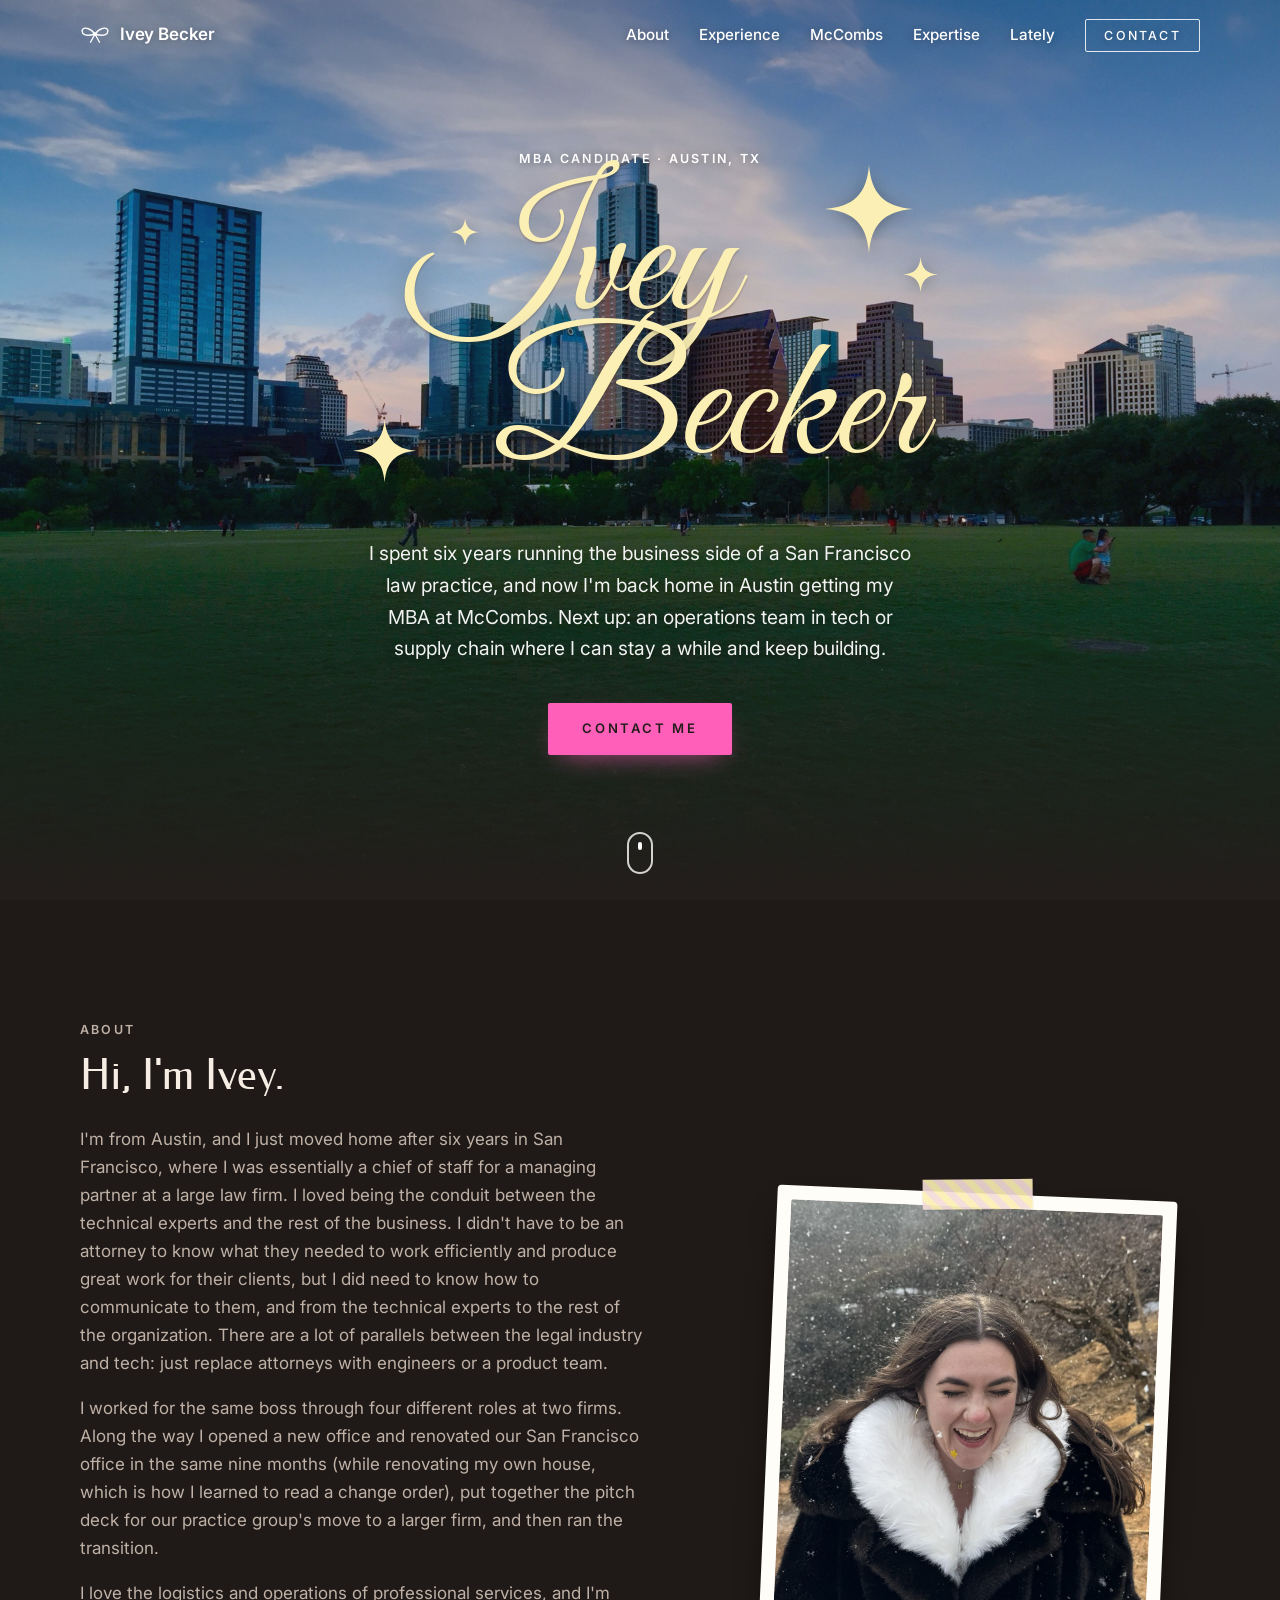
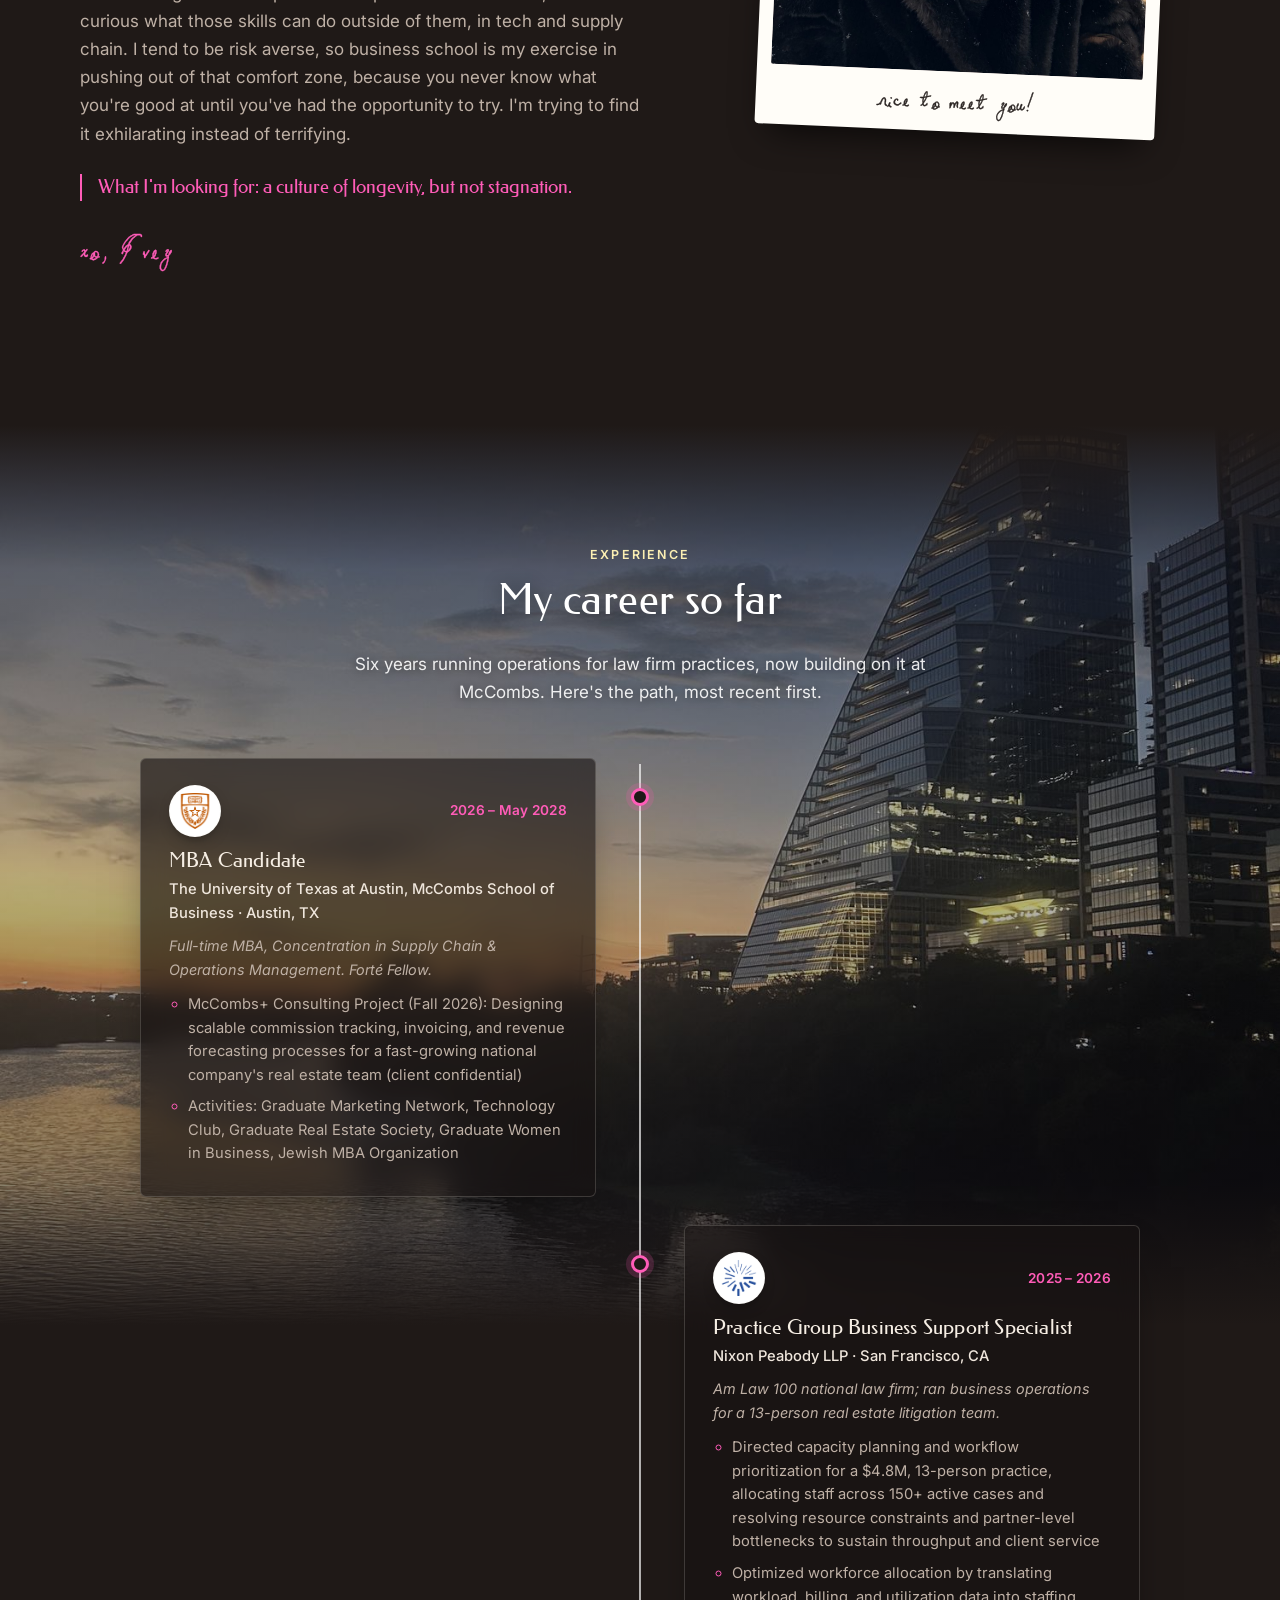
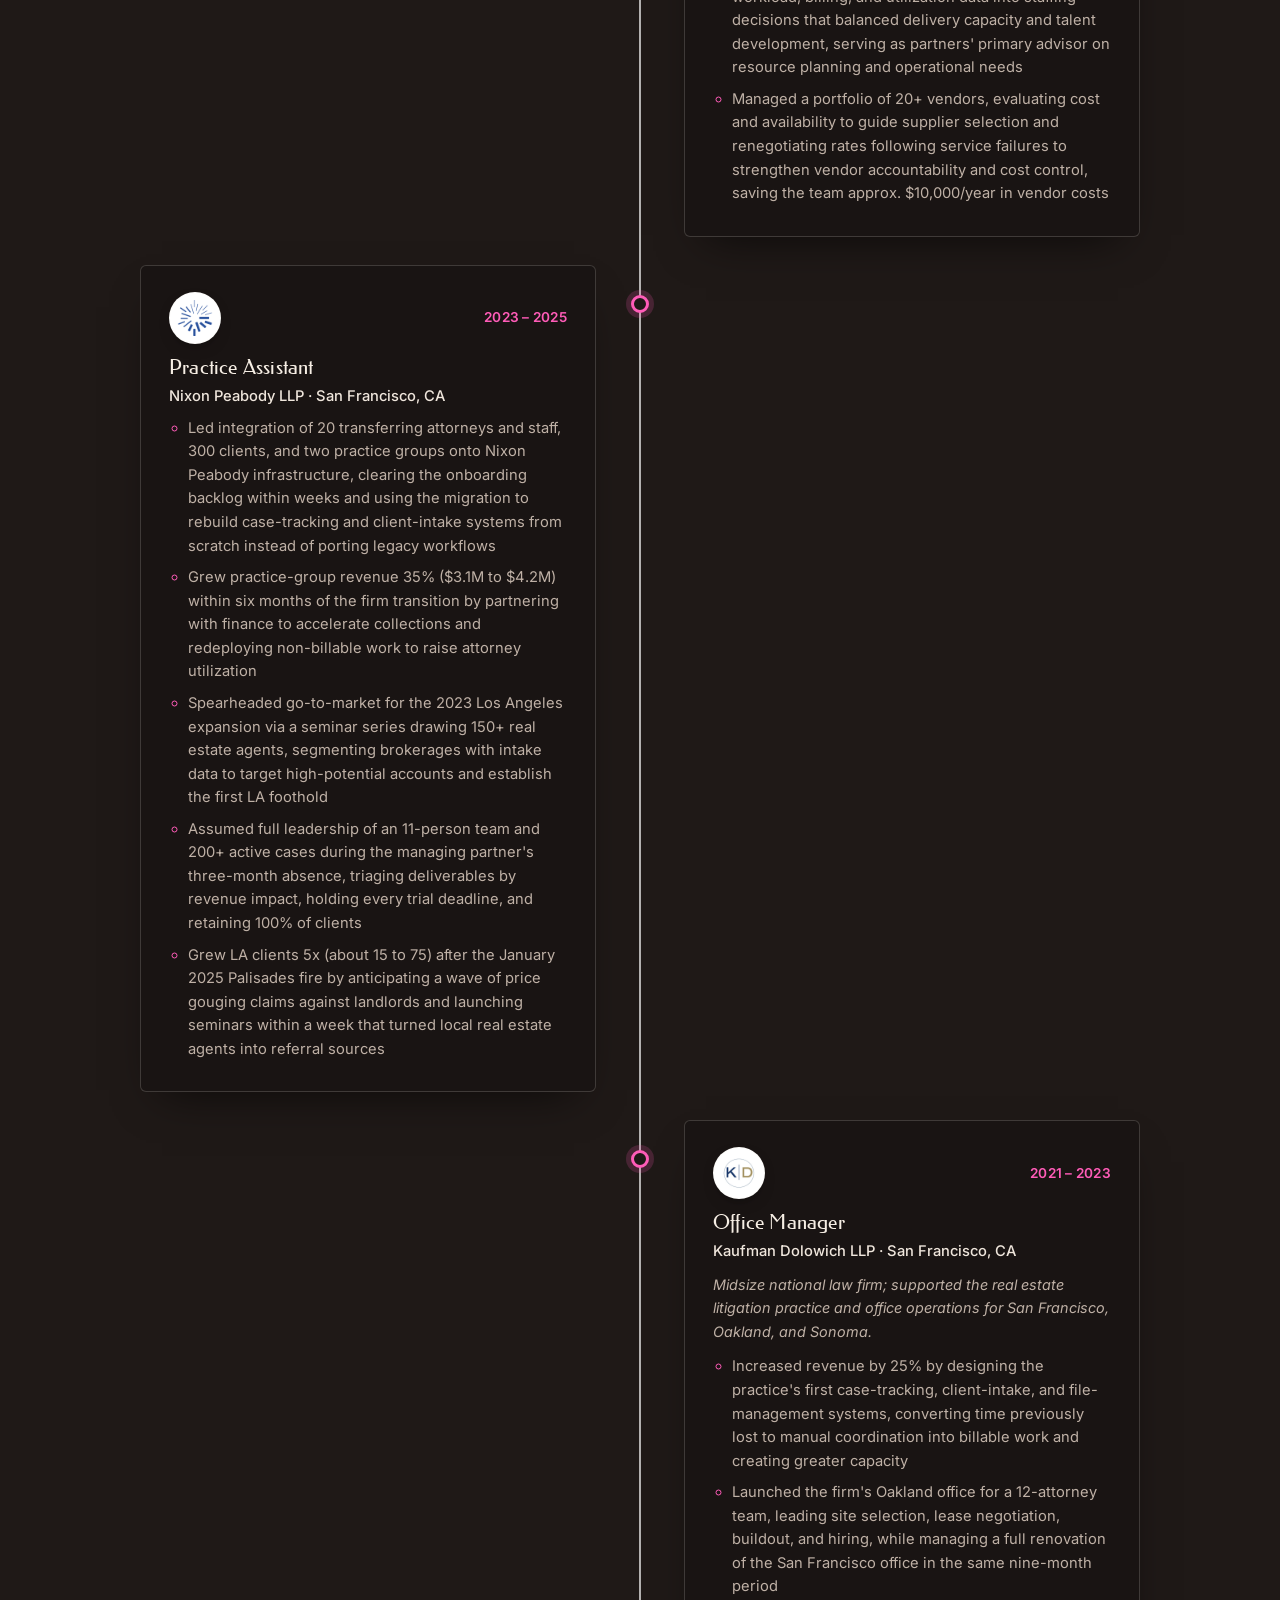
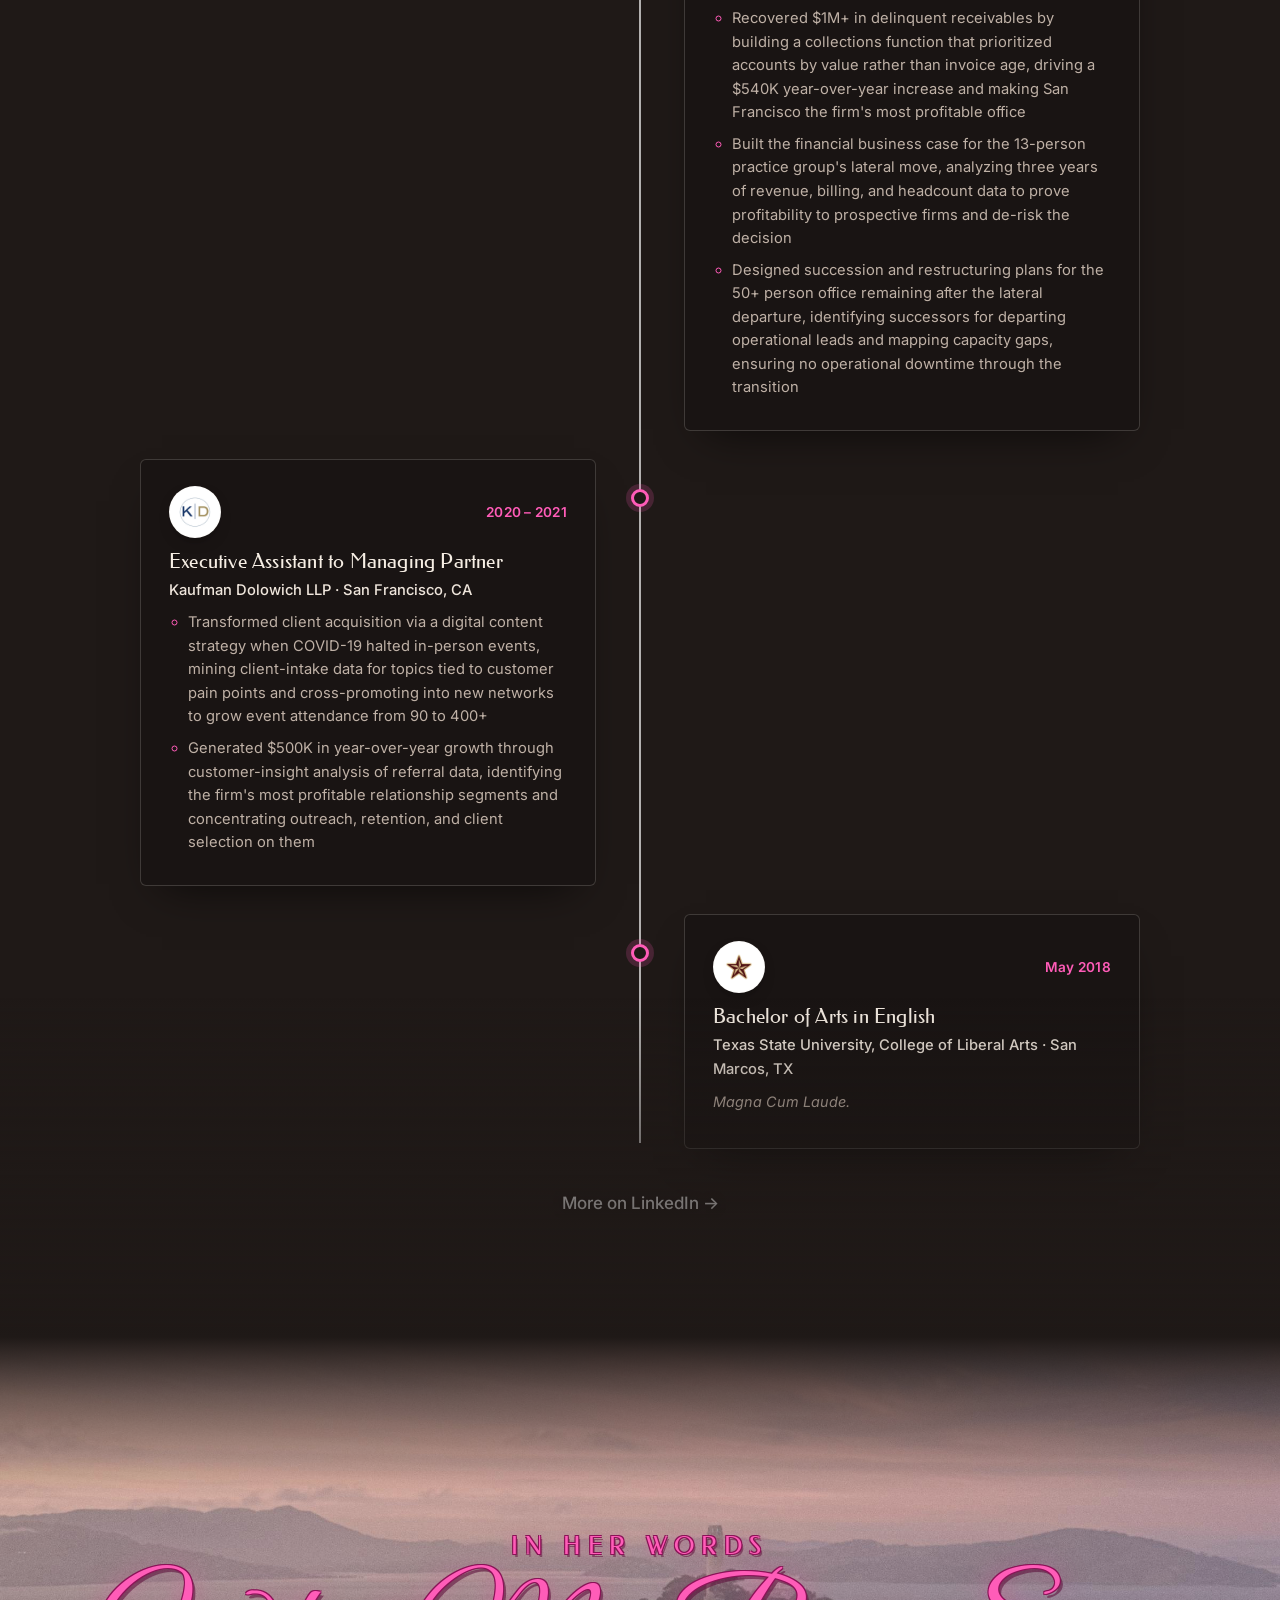
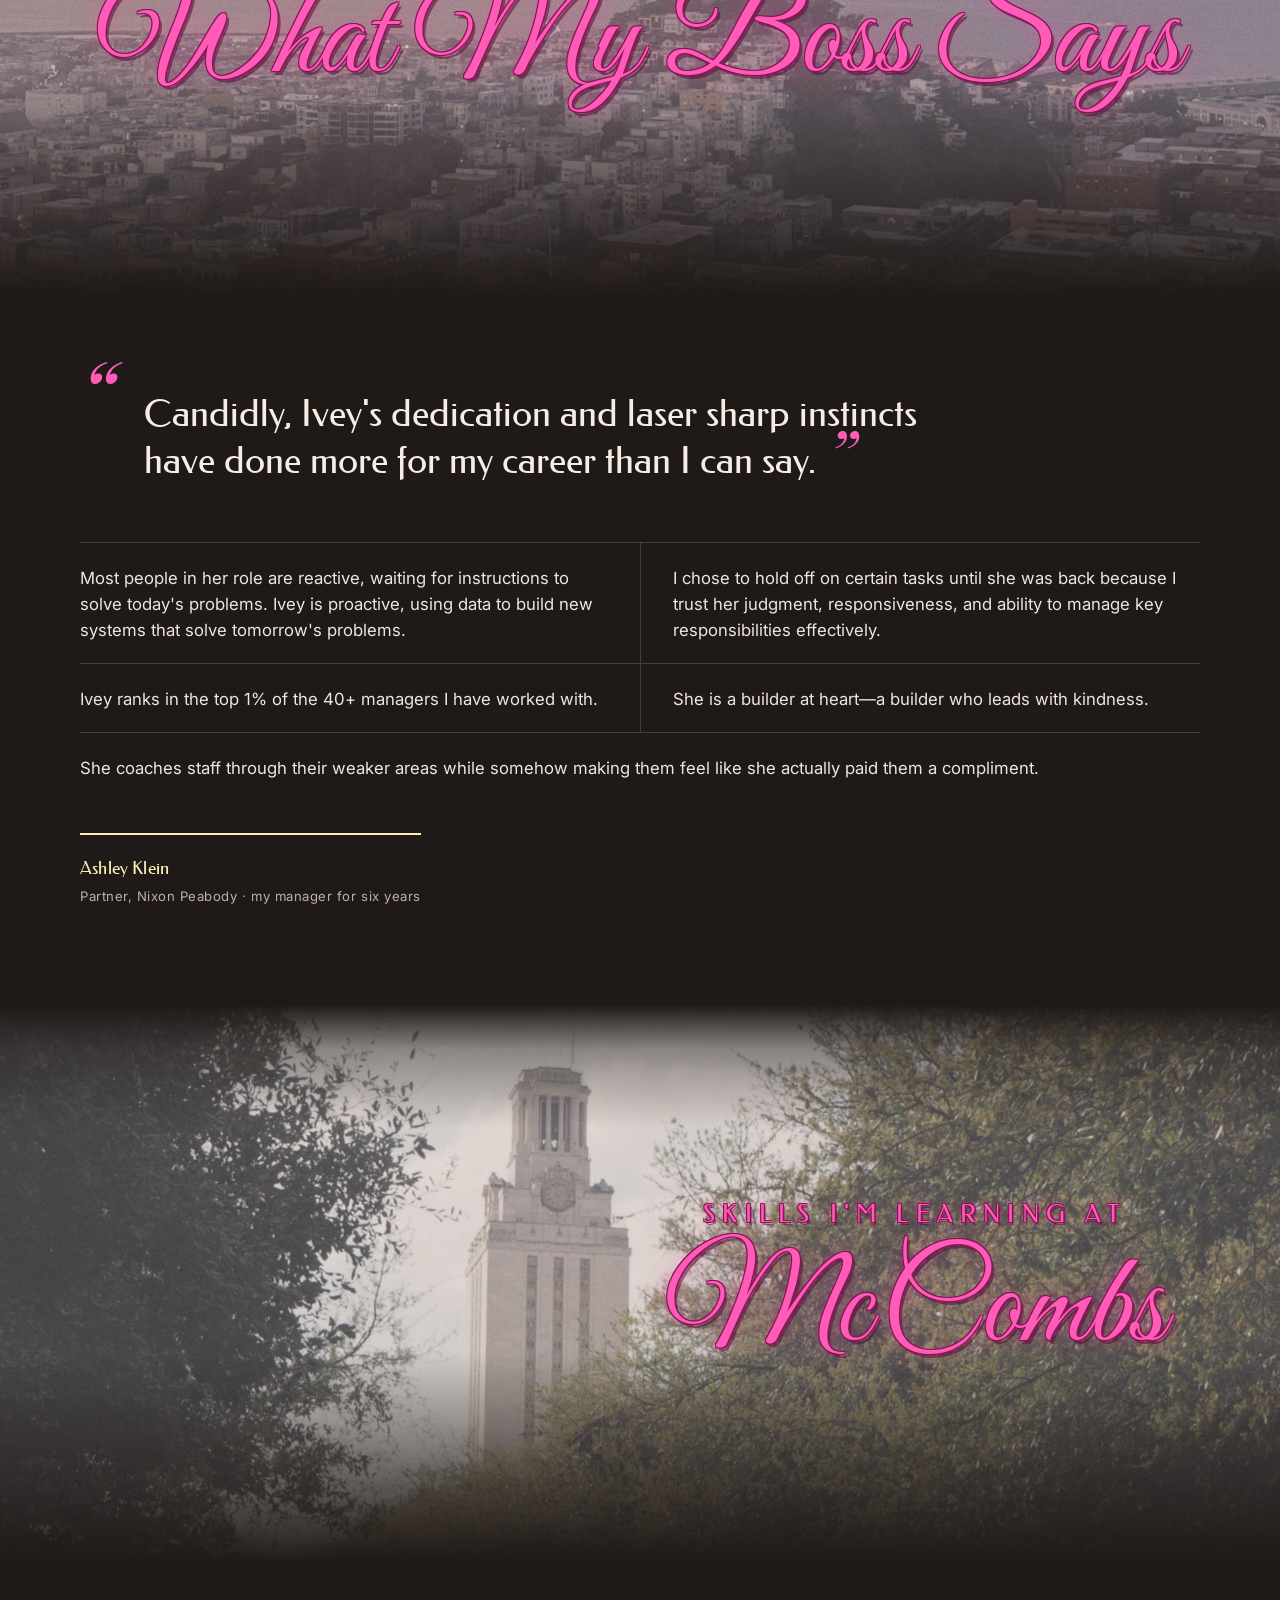
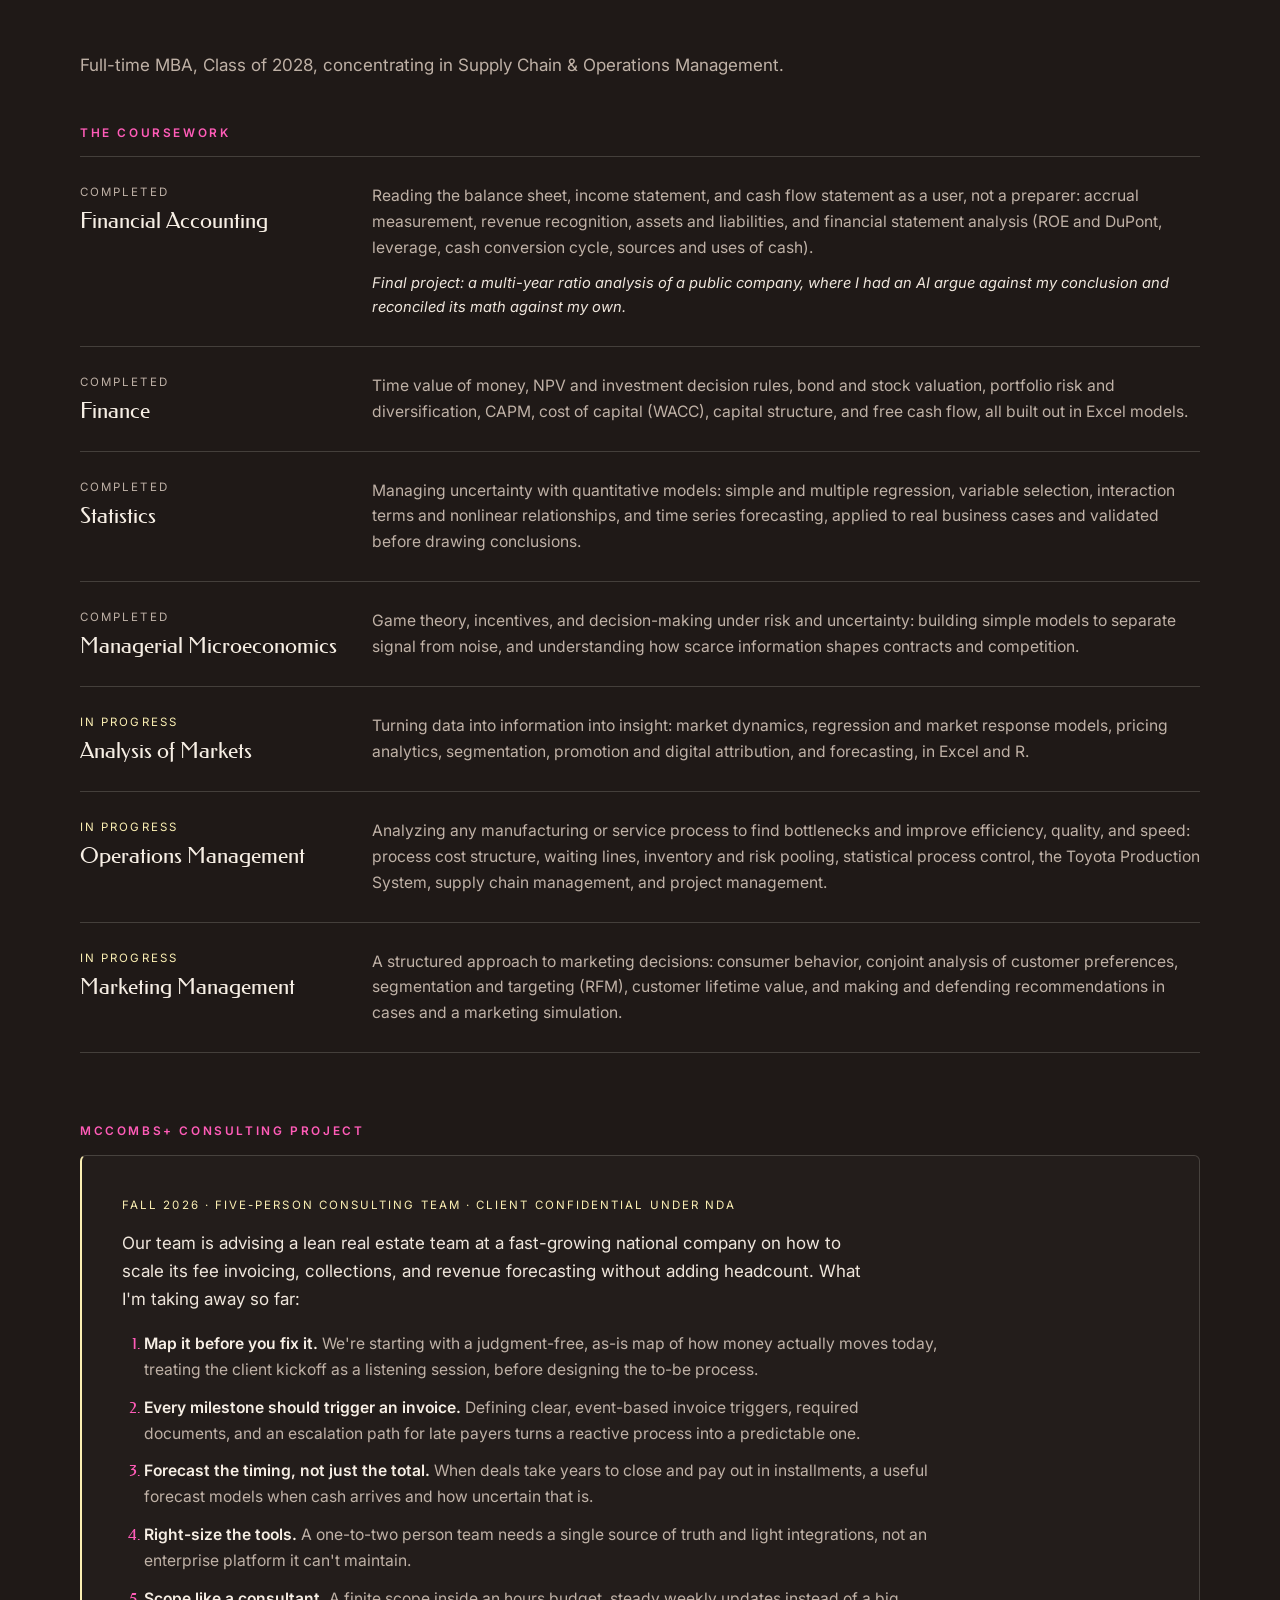
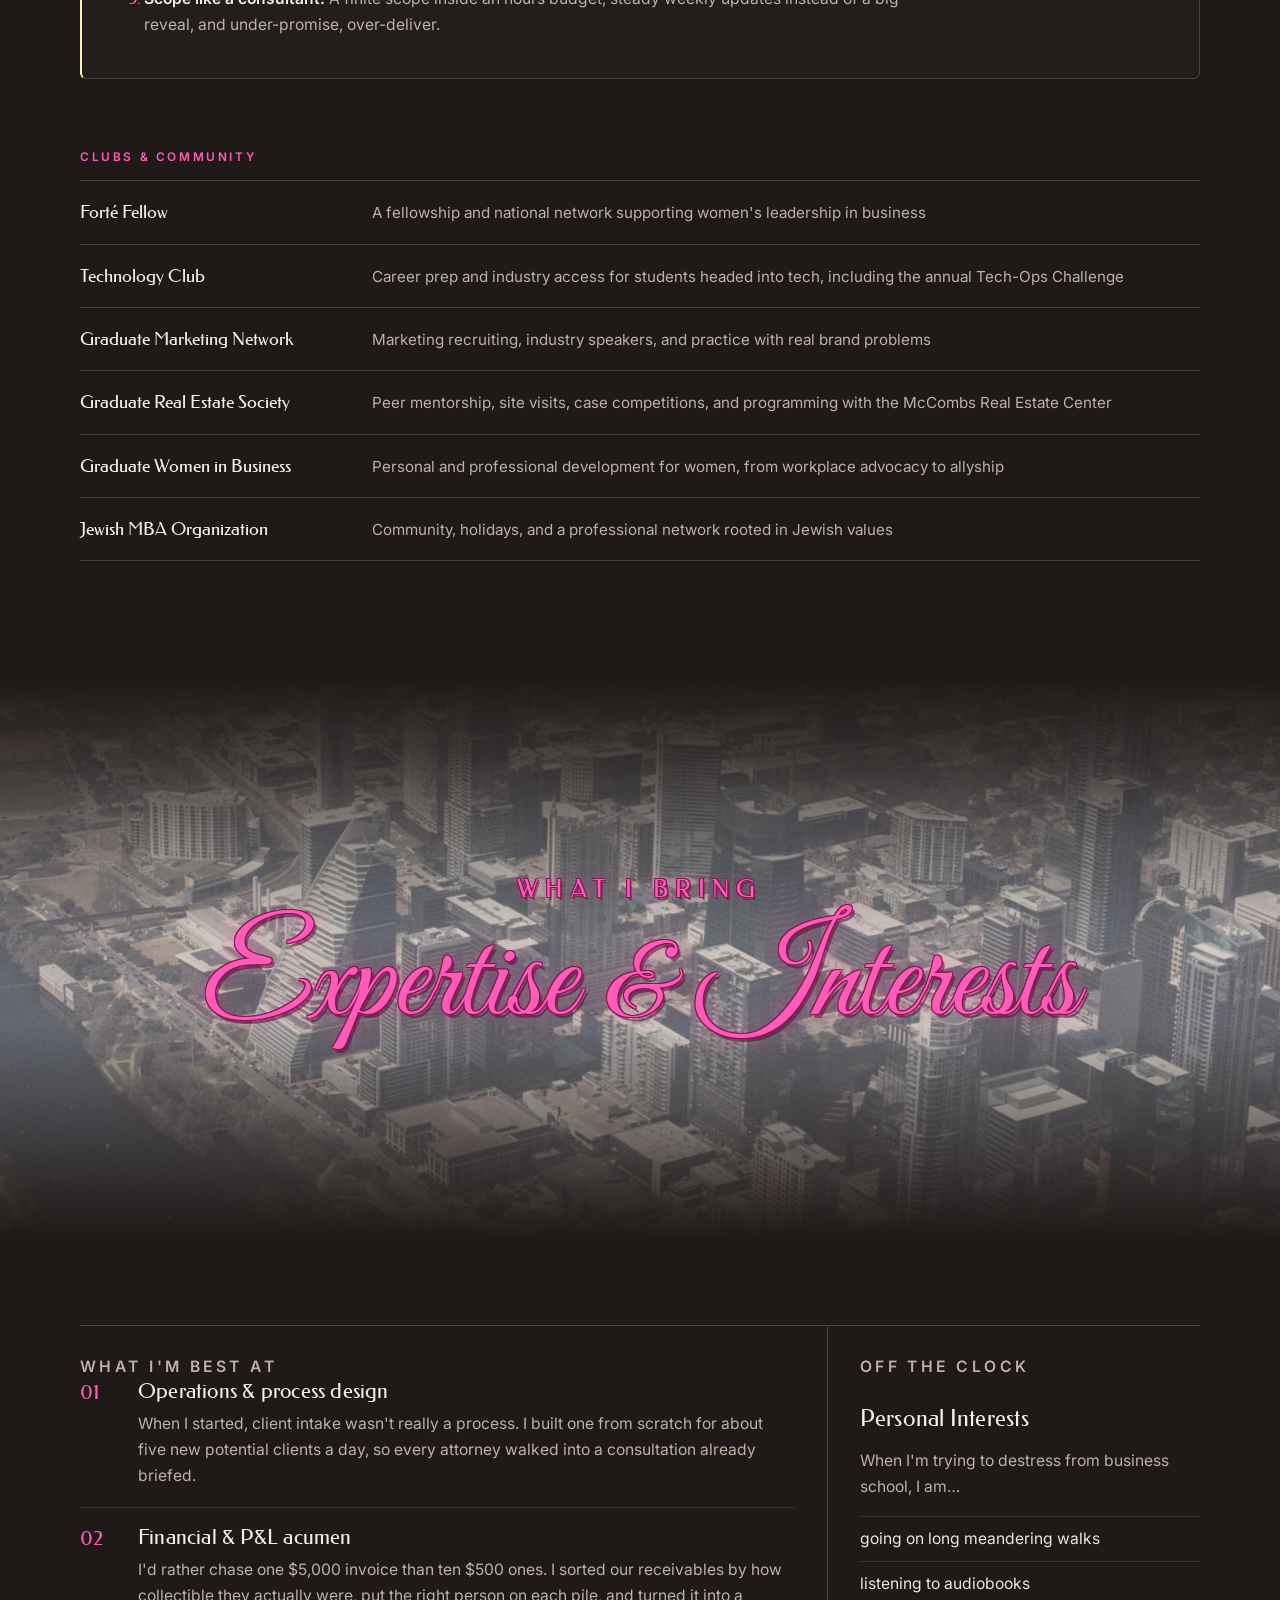
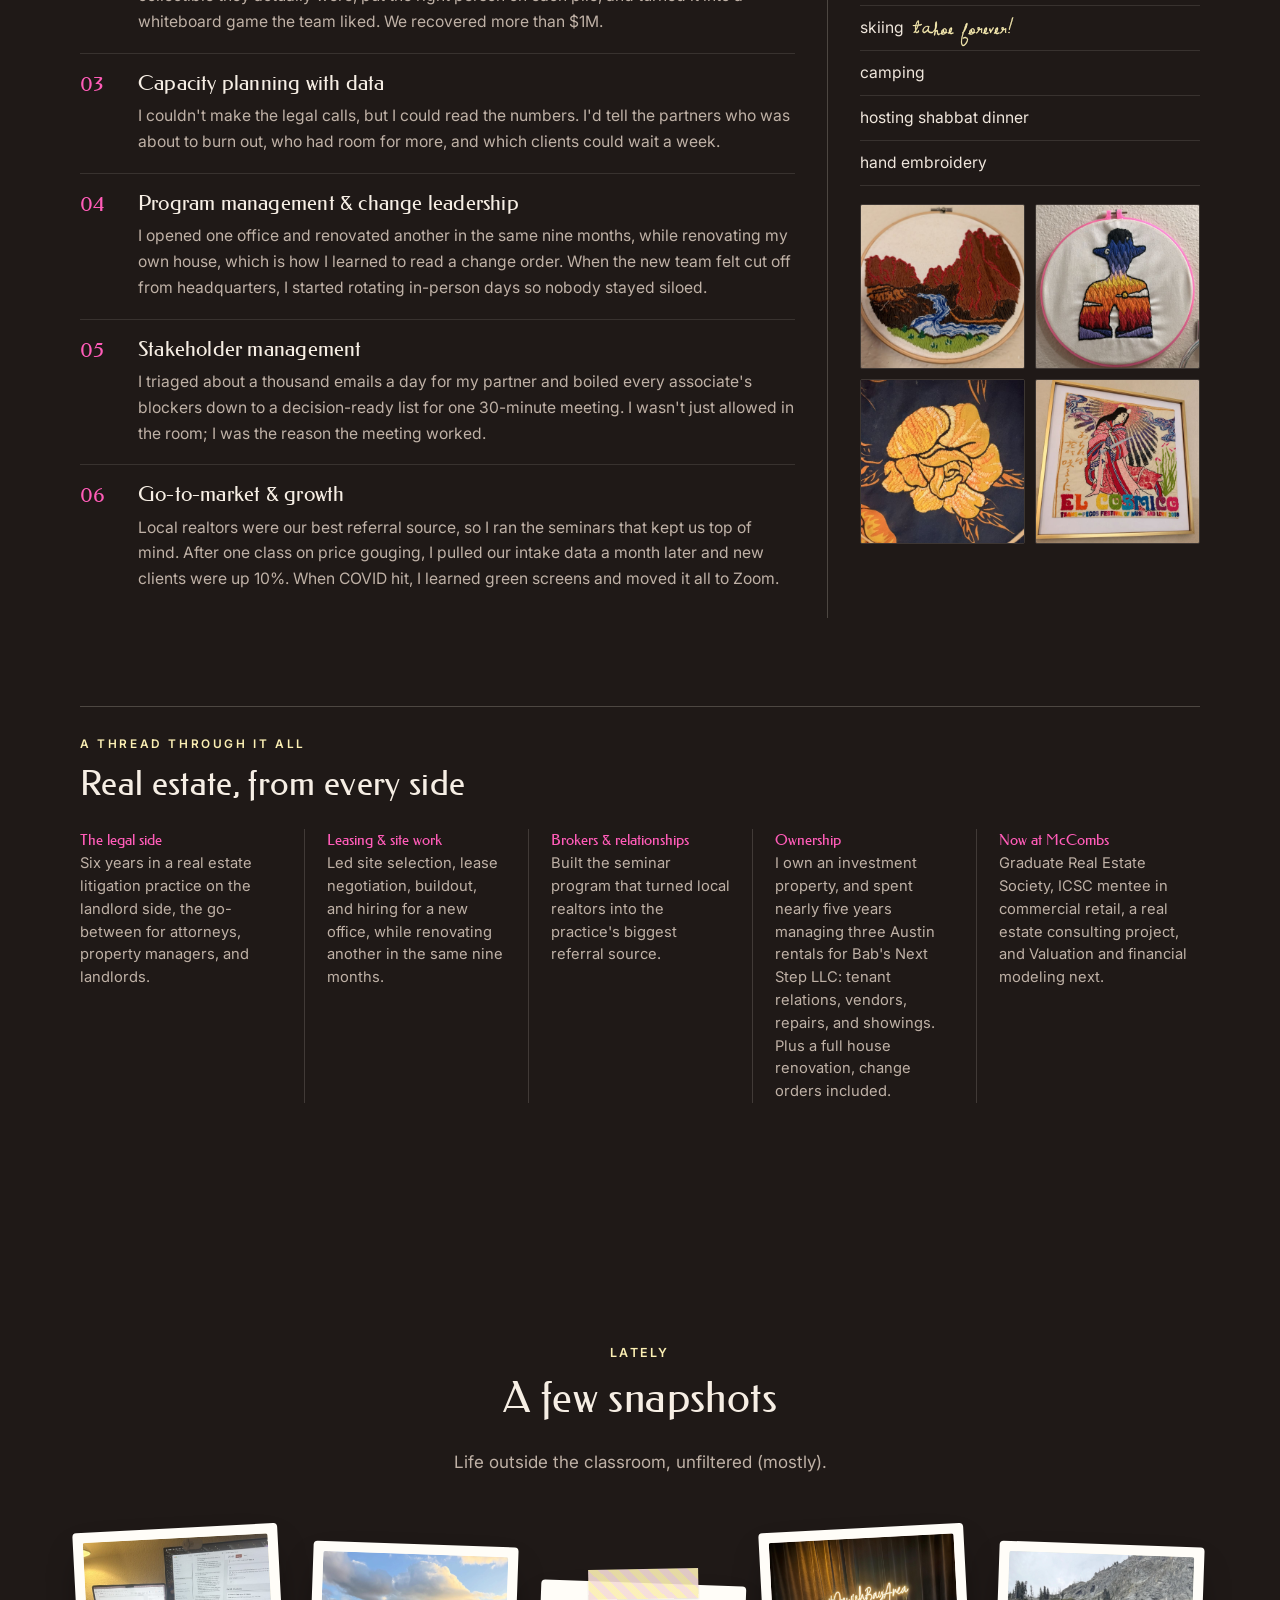
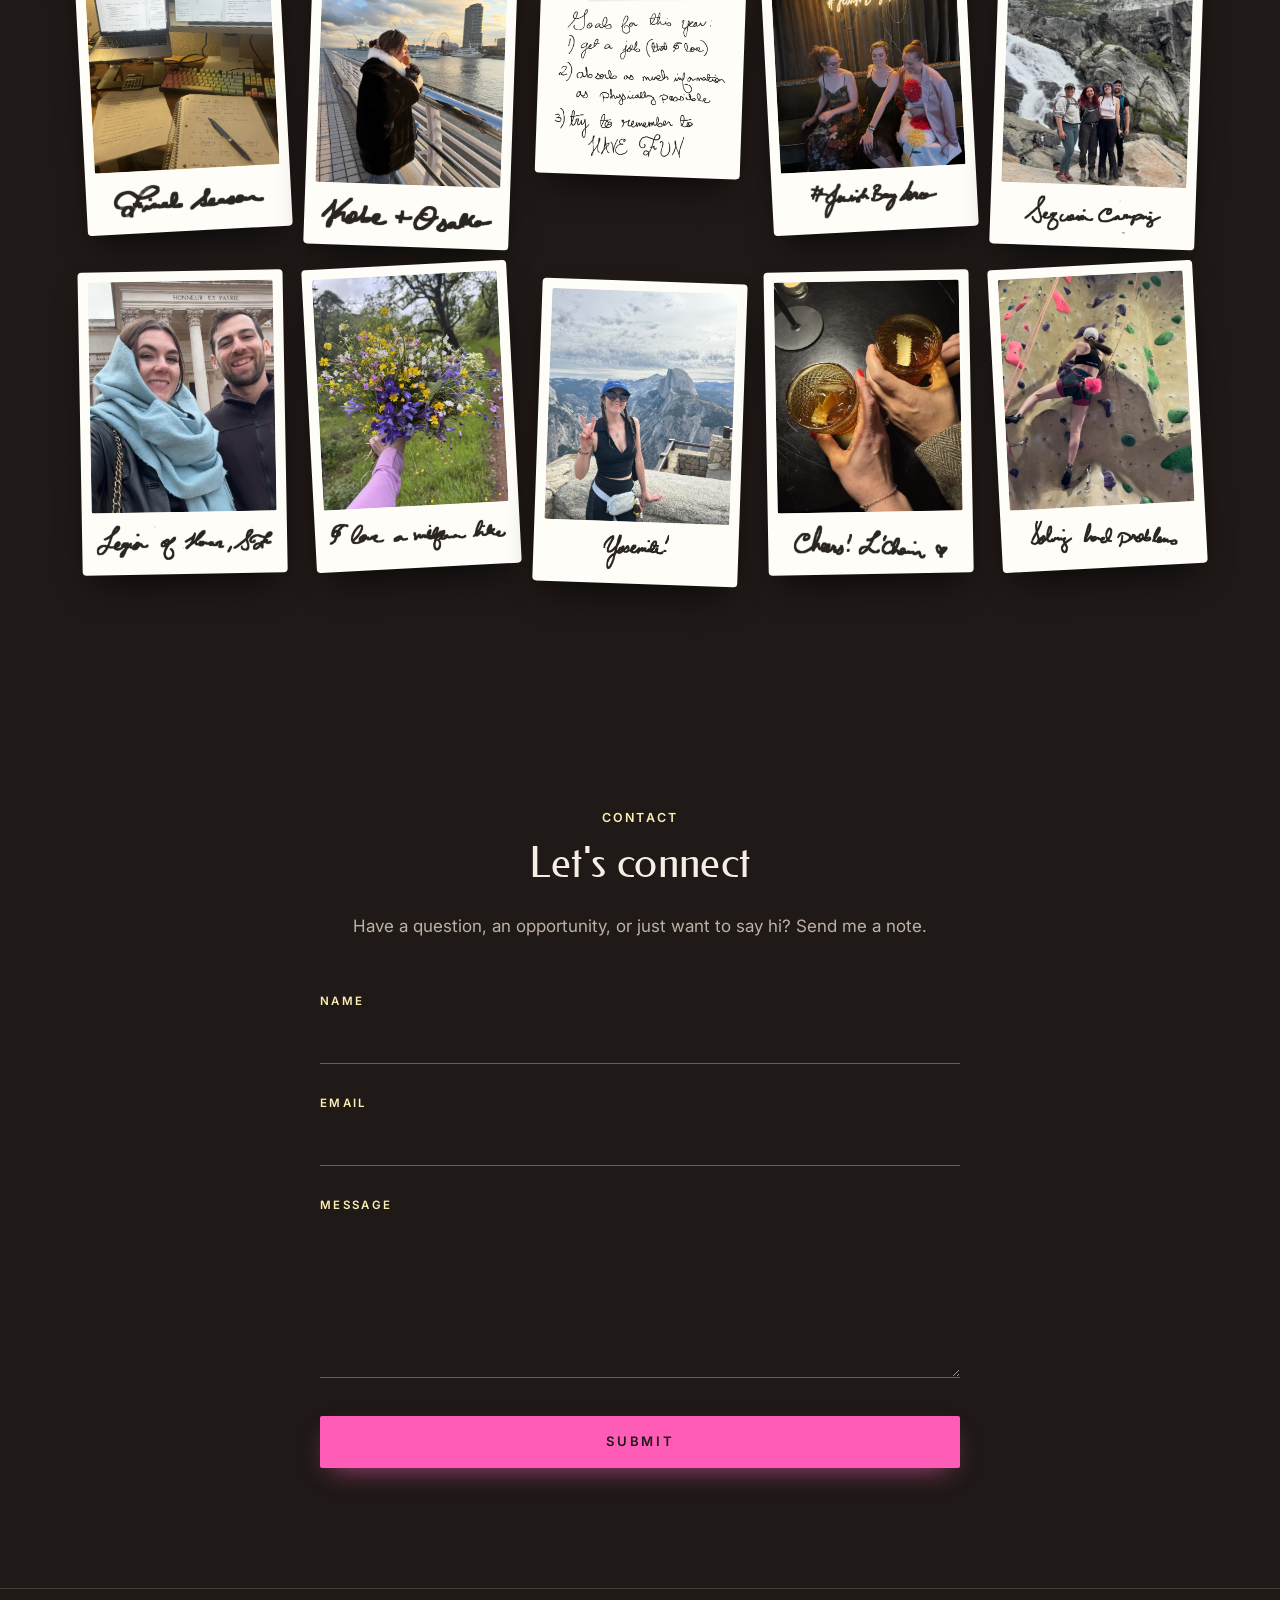
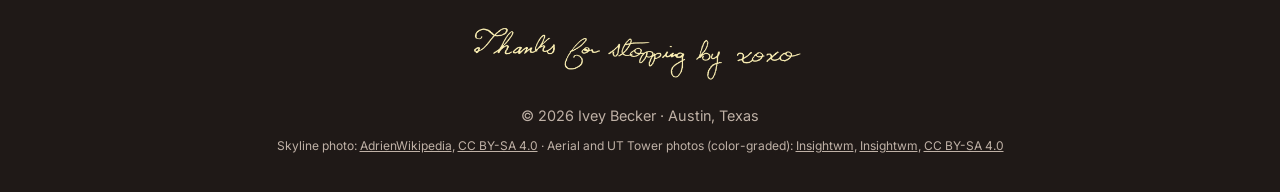
==== index.html @ 312075ce "Launch Ivey Becker's personal website Co-Authored-By: Claude Opus 5.5 <noreply@anthropic.com>" ====
<!doctype html>
<html lang="en">
<head>
  <meta charset="utf-8">
  <meta name="viewport" content="width=device-width, initial-scale=1">
  <meta name="theme-color" content="#1f1917">
  <meta name="color-scheme" content="dark">
  <title>Ivey Becker</title>
  <meta name="description" content="Ivey Becker: MBA candidate with experience in legal operations and marketing.">
  <link rel="preconnect" href="https://fonts.googleapis.com">
  <link rel="preconnect" href="https://fonts.gstatic.com" crossorigin>
  <link href="https://fonts.googleapis.com/css2?family=Caveat:wght@500;600&family=Federo&family=Great+Vibes&family=Inter:wght@300;400;500;600&display=swap" rel="stylesheet">
  <link rel="stylesheet" href="style.css?v=19">
</head>
<body>


  <a class="skip-link" href="#main">Skip to content</a>

  <!-- ===== Header / Nav ===== -->
  <header class="site-header">
    <div class="container header-inner">
      <a class="brand" href="#top" aria-label="Ivey Becker, back to top">
        <svg class="bow" viewBox="0 0 40 24" aria-hidden="true"><path d="M20 12C14 4 4 2 3 7s4 9 17 5Zm0 0c6-8 16-10 17-5s-4 9-17 5Zm0 0-6 11m6-11 6 11"/><circle cx="20" cy="12" r="2.4"/></svg>
        Ivey Becker
      </a>

      <button class="burger" type="button" aria-controls="site-nav" aria-expanded="false" aria-label="Open menu">
        <span></span><span></span><span></span>
      </button>

      <nav id="site-nav" class="site-nav" aria-label="Main">
        <ul>
          <li><a href="#about">About</a></li>
          <li><a href="#experience">Experience</a></li>
          <li><a href="#mccombs">McCombs</a></li>
          <li><a href="#expertise">Expertise</a></li>
          <li><a href="#lately">Lately</a></li>
          <li><a href="#contact" class="nav-cta">Contact</a></li>
        </ul>
      </nav>
    </div>
  </header>

  <main id="main">

    <!-- ===== 1. Hero: Austin skyline from Auditorium Shores ===== -->
    <section id="top" class="hero">
      <div class="hero-inner">
        <p class="eyebrow hero-eyebrow">MBA Candidate · Austin, TX</p>
        <h1 class="hero-title" aria-label="Ivey Becker">
          <span class="ht-line ht-1" aria-hidden="true">Ivey</span>
          <span class="ht-line ht-2" aria-hidden="true">Becker</span>
          <svg class="sparkle sp-1" viewBox="0 0 40 40" aria-hidden="true"><path d="M20 0C21 13 27 19 40 20 27 21 21 27 20 40 19 27 13 21 0 20 13 19 19 13 20 0Z"/></svg>
          <svg class="sparkle sp-2" viewBox="0 0 40 40" aria-hidden="true"><path d="M20 0C21 13 27 19 40 20 27 21 21 27 20 40 19 27 13 21 0 20 13 19 19 13 20 0Z"/></svg>
          <svg class="sparkle sp-3" viewBox="0 0 40 40" aria-hidden="true"><path d="M20 0C21 13 27 19 40 20 27 21 21 27 20 40 19 27 13 21 0 20 13 19 19 13 20 0Z"/></svg>
          <svg class="sparkle sp-4" viewBox="0 0 40 40" aria-hidden="true"><path d="M20 0C21 13 27 19 40 20 27 21 21 27 20 40 19 27 13 21 0 20 13 19 19 13 20 0Z"/></svg>
        </h1>
        
        <p class="hero-sub">
          I spent six years running the business side of a San Francisco law practice,
          and now I'm back home in Austin getting my MBA at McCombs. Next up: an operations
          team in tech or supply chain where I can stay a while and keep&nbsp;building.
        </p>
        <a class="btn" href="#contact">contact me</a>
      </div>
      <a class="scroll-cue" href="#about" aria-label="Scroll to About"><span></span></a>
    </section>

    <!-- ===== 2. About ===== -->
    <section id="about" class="section">
      <div class="container about-grid">
        <div class="about-text">
          <p class="eyebrow">About</p>
          <h2>Hi, I'm Ivey.</h2>
          
          <p>
            I'm from Austin, and I just moved home after six years in San Francisco,
            where I was essentially a chief of staff for a managing partner at a
            large law firm. I loved being the conduit between the technical experts
            and the rest of the business. I didn't have to be an attorney to know
            what they needed to work efficiently and produce great work for their
            clients, but I did need to know how to communicate to them, and from
            the technical experts to the rest of the organization. There are a lot of parallels between the legal
            industry and tech: just replace attorneys with engineers or a product team.
          </p>
          <p>
            I worked for the same boss through four different roles at two firms.
            Along the way I opened a new office and renovated our San Francisco office
            in the same nine months (while renovating my own house, which is how I
            learned to read a change order), put together the pitch deck for our
            practice group's move to a larger firm, and then ran the transition.
          </p>
          <p>
            I love the logistics and operations of professional services, and I'm
            curious what those skills can do outside of them, in tech and supply chain.
            I tend to be risk averse, so business school is my exercise in pushing
            out of that comfort zone, because you never know what you're good at
            until you've had the opportunity to try. I'm trying to find it
            exhilarating instead of terrifying.
          </p>
          <p class="about-pull">What I'm looking for: a culture of longevity, but not stagnation.</p>
          <p class="signature">xo, Ivey</p>
        </div>

        <figure class="snap about-photo tone-blush">
          <span class="tape" aria-hidden="true"></span>
          <div class="snap-img">
            <img src="images/headshot.jpg" alt="Ivey laughing in a black coat with a white fur collar as snow falls" onerror="this.remove()">
            <span class="ph-label">your photo here</span>
          </div>
          <figcaption>nice to meet you!</figcaption>
        </figure>
      </div>
    </section>

    <!-- ===== Experience (timeline, most recent first) ===== -->
    <section id="experience" class="section exp-photo">
      
      <div class="exp-bg" aria-hidden="true"></div>
      <div class="container">
        <div class="section-head">
          <p class="eyebrow">Experience</p>
          <h2>My career so far</h2>
          <p class="section-lede">Six years running operations for law firm practices, now building on it at McCombs. Here's the path, most recent first.</p>
        </div>

        <ol class="timeline">
          <li class="tl-item">
            <article class="tl-card">
              <div class="tl-top">
                <span class="tl-badge"><img src="images/logos/ut-mccombs.png" alt="UT Austin McCombs logo" loading="lazy"></span>
                <p class="tl-date">2026 – May 2028</p>
              </div>
              <h3>MBA Candidate</h3>
              <p class="tl-org">The University of Texas at Austin, McCombs School of Business · Austin, TX</p>
              <p class="tl-desc">Full-time MBA, Concentration in Supply Chain &amp; Operations Management. Forté Fellow.</p>
              <ul>
                <li>McCombs+ Consulting Project (Fall 2026): Designing scalable commission tracking, invoicing, and revenue forecasting processes for a fast-growing national company's real estate team (client confidential)</li>
                <li>Activities: Graduate Marketing Network, Technology Club, Graduate Real Estate Society, Graduate Women in Business, Jewish MBA Organization</li>
              </ul>
            </article>
          </li>

          <li class="tl-item">
            <article class="tl-card">
              <div class="tl-top">
                <span class="tl-badge"><img src="images/logos/nixon-peabody.png" alt="Nixon Peabody logo" loading="lazy"></span>
                <p class="tl-date">2025 – 2026</p>
              </div>
              <h3>Practice Group Business Support Specialist</h3>
              <p class="tl-org">Nixon Peabody LLP · San Francisco, CA</p>
              <p class="tl-desc">Am Law 100 national law firm; ran business operations for a 13-person real estate litigation team.</p>
              <ul>
                <li>Directed capacity planning and workflow prioritization for a $4.8M, 13-person practice, allocating staff across 150+ active cases and resolving resource constraints and partner-level bottlenecks to sustain throughput and client service</li>
                <li>Optimized workforce allocation by translating workload, billing, and utilization data into staffing decisions that balanced delivery capacity and talent development, serving as partners' primary advisor on resource planning and operational needs</li>
                <li>Managed a portfolio of 20+ vendors, evaluating cost and availability to guide supplier selection and renegotiating rates following service failures to strengthen vendor accountability and cost control, saving the team approx. $10,000/year in vendor costs</li>
              </ul>
            </article>
          </li>

          <li class="tl-item">
            <article class="tl-card">
              <div class="tl-top">
                <span class="tl-badge"><img src="images/logos/nixon-peabody.png" alt="Nixon Peabody logo" loading="lazy"></span>
                <p class="tl-date">2023 – 2025</p>
              </div>
              <h3>Practice Assistant</h3>
              <p class="tl-org">Nixon Peabody LLP · San Francisco, CA</p>
              <ul>
                <li>Led integration of 20 transferring attorneys and staff, 300 clients, and two practice groups onto Nixon Peabody infrastructure, clearing the onboarding backlog within weeks and using the migration to rebuild case-tracking and client-intake systems from scratch instead of porting legacy workflows</li>
                <li>Grew practice-group revenue 35% ($3.1M to $4.2M) within six months of the firm transition by partnering with finance to accelerate collections and redeploying non-billable work to raise attorney utilization</li>
                <li>Spearheaded go-to-market for the 2023 Los Angeles expansion via a seminar series drawing 150+ real estate agents, segmenting brokerages with intake data to target high-potential accounts and establish the first LA foothold</li>
                <li>Assumed full leadership of an 11-person team and 200+ active cases during the managing partner's three-month absence, triaging deliverables by revenue impact, holding every trial deadline, and retaining 100% of clients</li>
                <li>Grew LA clients 5x (about 15 to 75) after the January 2025 Palisades fire by anticipating a wave of price gouging claims against landlords and launching seminars within a week that turned local real estate agents into referral sources</li>
              </ul>
            </article>
          </li>

          <li class="tl-item">
            <article class="tl-card">
              <div class="tl-top">
                <span class="tl-badge"><img src="images/logos/kaufman-dolowich.png" alt="Kaufman Dolowich logo" loading="lazy"></span>
                <p class="tl-date">2021 – 2023</p>
              </div>
              <h3>Office Manager</h3>
              <p class="tl-org">Kaufman Dolowich LLP · San Francisco, CA</p>
              <p class="tl-desc">Midsize national law firm; supported the real estate litigation practice and office operations for San Francisco, Oakland, and Sonoma.</p>
              <ul>
                <li>Increased revenue by 25% by designing the practice's first case-tracking, client-intake, and file-management systems, converting time previously lost to manual coordination into billable work and creating greater capacity</li>
                <li>Launched the firm's Oakland office for a 12-attorney team, leading site selection, lease negotiation, buildout, and hiring, while managing a full renovation of the San Francisco office in the same nine-month period</li>
                <li>Recovered $1M+ in delinquent receivables by building a collections function that prioritized accounts by value rather than invoice age, driving a $540K year-over-year increase and making San Francisco the firm's most profitable office</li>
                <li>Built the financial business case for the 13-person practice group's lateral move, analyzing three years of revenue, billing, and headcount data to prove profitability to prospective firms and de-risk the decision</li>
                <li>Designed succession and restructuring plans for the 50+ person office remaining after the lateral departure, identifying successors for departing operational leads and mapping capacity gaps, ensuring no operational downtime through the transition</li>
              </ul>
            </article>
          </li>

          <li class="tl-item">
            <article class="tl-card">
              <div class="tl-top">
                <span class="tl-badge"><img src="images/logos/kaufman-dolowich.png" alt="Kaufman Dolowich logo" loading="lazy"></span>
                <p class="tl-date">2020 – 2021</p>
              </div>
              <h3>Executive Assistant to Managing Partner</h3>
              <p class="tl-org">Kaufman Dolowich LLP · San Francisco, CA</p>
              <ul>
                <li>Transformed client acquisition via a digital content strategy when COVID-19 halted in-person events, mining client-intake data for topics tied to customer pain points and cross-promoting into new networks to grow event attendance from 90 to 400+</li>
                <li>Generated $500K in year-over-year growth through customer-insight analysis of referral data, identifying the firm's most profitable relationship segments and concentrating outreach, retention, and client selection on them</li>
              </ul>
            </article>
          </li>

          <li class="tl-item">
            <article class="tl-card">
              <div class="tl-top">
                <span class="tl-badge"><img src="images/logos/texas-state.png" alt="Texas State University logo" loading="lazy"></span>
                <p class="tl-date">May 2018</p>
              </div>
              <h3>Bachelor of Arts in English</h3>
              <p class="tl-org">Texas State University, College of Liberal Arts · San Marcos, TX</p>
              <p class="tl-desc">Magna Cum Laude.</p>
            </article>
          </li>
        </ol>

        <p class="tl-more"><a href="https://linkedin.com/in/iveybecker" target="_blank" rel="noopener">More on LinkedIn →</a></p>
      </div>
    </section>

    <section id="praise" class="section praise" aria-labelledby="praise-title">
      
      <header class="credits credits-sf">
        <div class="credits-inner">
          <p class="credits-small">In her words</p>
          <h2 class="credits-title" id="praise-title">What My Boss Says</h2>
        </div>
      </header>

      <div class="container">

        <blockquote class="praise-lead">
          <p>Candidly, Ivey's dedication and laser sharp instincts have done more for my career than I can say.</p>
        </blockquote>

        <div class="praise-grid">
          <blockquote>
            <p>Most people in her role are reactive, waiting for instructions to solve today's problems. Ivey is proactive, using data to build new systems that solve tomorrow's problems.</p>
          </blockquote>
          <blockquote>
            <p>I chose to hold off on certain tasks until she was back because I trust her judgment, responsiveness, and ability to manage key responsibilities effectively.</p>
          </blockquote>
          <blockquote>
            <p>Ivey ranks in the top 1% of the 40+ managers I have worked with.</p>
          </blockquote>
          <blockquote>
            <p>She is a builder at heart&mdash;a builder who leads with kindness.</p>
          </blockquote>
          <blockquote>
            <p>She coaches staff through their weaker areas while somehow making them feel like she actually paid them a compliment.</p>
          </blockquote>
        </div>

        <p class="praise-credit"><span class="praise-name">Ashley Klein</span> Partner, Nixon Peabody · my manager for six years</p>
      </div>
    </section>

    <!-- ===== Skills I'm learning at McCombs ===== -->
    <section id="mccombs" class="section mc-section">
      
      <header class="credits credits-ut">
        <div class="credits-inner">
          <p class="credits-small">Skills I'm learning at</p>
          <h2 class="credits-title">McCombs</h2>
        </div>
      </header>

      <div class="container">
        <div class="mc-head">
          <p class="section-lede">Full-time MBA, Class of 2028, concentrating in Supply Chain &amp; Operations Management.</p>
        </div>

        <h3 class="mc-label">The coursework</h3>
        <ol class="mc-ledger">
          <li class="mc-row">
            <div class="mc-course">
              <p class="mc-status">Completed</p>
              <h4>Financial Accounting</h4>
            </div>
            <div class="mc-detail">
              <p>Reading the balance sheet, income statement, and cash flow statement as a user, not a preparer: accrual measurement, revenue recognition, assets and liabilities, and financial statement analysis (ROE and DuPont, leverage, cash conversion cycle, sources and uses of cash).</p>
              <p class="mc-note">Final project: a multi-year ratio analysis of a public company, where I had an AI argue against my conclusion and reconciled its math against my own.</p>
            </div>
          </li>
          <li class="mc-row">
            <div class="mc-course">
              <p class="mc-status">Completed</p>
              <h4>Finance</h4>
            </div>
            <div class="mc-detail">
              <p>Time value of money, NPV and investment decision rules, bond and stock valuation, portfolio risk and diversification, CAPM, cost of capital (WACC), capital structure, and free cash flow, all built out in Excel models.</p>
            </div>
          </li>
          <li class="mc-row">
            <div class="mc-course">
              <p class="mc-status">Completed</p>
              <h4>Statistics</h4>
            </div>
            <div class="mc-detail">
              <p>Managing uncertainty with quantitative models: simple and multiple regression, variable selection, interaction terms and nonlinear relationships, and time series forecasting, applied to real business cases and validated before drawing conclusions.</p>
            </div>
          </li>
          <li class="mc-row">
            <div class="mc-course">
              <p class="mc-status">Completed</p>
              <h4>Managerial Microeconomics</h4>
            </div>
            <div class="mc-detail">
              <p>Game theory, incentives, and decision-making under risk and uncertainty: building simple models to separate signal from noise, and understanding how scarce information shapes contracts and competition.</p>
            </div>
          </li>
          <li class="mc-row">
            <div class="mc-course">
              <p class="mc-status mc-now">In progress</p>
              <h4>Analysis of Markets</h4>
            </div>
            <div class="mc-detail">
              <p>Turning data into information into insight: market dynamics, regression and market response models, pricing analytics, segmentation, promotion and digital attribution, and forecasting, in Excel and R.</p>
            </div>
          </li>
          <li class="mc-row">
            <div class="mc-course">
              <p class="mc-status mc-now">In progress</p>
              <h4>Operations Management</h4>
            </div>
            <div class="mc-detail">
              <p>Analyzing any manufacturing or service process to find bottlenecks and improve efficiency, quality, and speed: process cost structure, waiting lines, inventory and risk pooling, statistical process control, the Toyota Production System, supply chain management, and project management.</p>            </div>
          </li>
          <li class="mc-row">
            <div class="mc-course">
              <p class="mc-status mc-now">In progress</p>
              <h4>Marketing Management</h4>
            </div>
            <div class="mc-detail">
              <p>A structured approach to marketing decisions: consumer behavior, conjoint analysis of customer preferences, segmentation and targeting (RFM), customer lifetime value, and making and defending recommendations in cases and a marketing simulation.</p>
            </div>
          </li>
        </ol>

        <h3 class="mc-label">McCombs+ consulting project</h3>
        <div class="mc-project">
          <p class="mc-project-meta">Fall 2026 · Five-person consulting team · Client confidential under NDA</p>
          <p class="mc-project-intro">
            Our team is advising a lean real estate team at a fast-growing national company on
            how to scale its fee invoicing, collections, and revenue forecasting without adding
            headcount. What I'm taking away so far:
          </p>
          <ol class="mc-takeaways">
            <li><strong>Map it before you fix it.</strong> We're starting with a judgment-free, as-is map of how money actually moves today, treating the client kickoff as a listening session, before designing the to-be process.</li>
            <li><strong>Every milestone should trigger an invoice.</strong> Defining clear, event-based invoice triggers, required documents, and an escalation path for late payers turns a reactive process into a predictable one.</li>
            <li><strong>Forecast the timing, not just the total.</strong> When deals take years to close and pay out in installments, a useful forecast models when cash arrives and how uncertain that is.</li>
            <li><strong>Right-size the tools.</strong> A one-to-two person team needs a single source of truth and light integrations, not an enterprise platform it can't maintain.</li>
            <li><strong>Scope like a consultant.</strong> A finite scope inside an hours budget, steady weekly updates instead of a big reveal, and under-promise, over-deliver.</li>
          </ol>
        </div>

        <h3 class="mc-label">Clubs &amp; community</h3>
        <ul class="mc-clubs">
          <li><span class="mc-club">Forté Fellow</span><span class="mc-club-what">A fellowship and national network supporting women's leadership in business</span></li>
          <li><span class="mc-club">Technology Club</span><span class="mc-club-what">Career prep and industry access for students headed into tech, including the annual Tech-Ops Challenge</span></li>
          <li><span class="mc-club">Graduate Marketing Network</span><span class="mc-club-what">Marketing recruiting, industry speakers, and practice with real brand problems</span></li>
          <li><span class="mc-club">Graduate Real Estate Society</span><span class="mc-club-what">Peer mentorship, site visits, case competitions, and programming with the McCombs Real Estate Center</span></li>
          <li><span class="mc-club">Graduate Women in Business</span><span class="mc-club-what">Personal and professional development for women, from workplace advocacy to allyship</span></li>
          <li><span class="mc-club">Jewish MBA Organization</span><span class="mc-club-what">Community, holidays, and a professional network rooted in Jewish values</span></li>
        </ul>
      </div>
    </section>

    <!-- ===== 3. Expertise & interests (dark, editorial) ===== -->
    <section id="expertise" class="section moody">
      
      <header class="credits">
        <div class="credits-inner">
          <p class="credits-small">What I bring</p>
          <h2 class="credits-title">Expertise <span class="credits-and">&amp;</span> Interests</h2>
        </div>
      </header>

      <div class="container">

        <div class="ex-grid">
          
          <article class="ex-col ex-skills">
            <p class="ex-num">What I'm best at</p>
            <ol class="skill-list">
              <li>
                <span class="skill-no">01</span>
                <div>
                  <h3>Operations &amp; process design</h3>
                  <p>When I started, client intake wasn't really a process. I built one from scratch for about five new potential clients a day, so every attorney walked into a consultation already briefed.</p>
                </div>
              </li>
              <li>
                <span class="skill-no">02</span>
                <div>
                  <h3>Financial &amp; P&amp;L acumen</h3>
                  <p>I'd rather chase one $5,000 invoice than ten $500 ones. I sorted our receivables by how collectible they actually were, put the right person on each pile, and turned it into a whiteboard game the team liked. We recovered more than $1M.</p>
                </div>
              </li>
              <li>
                <span class="skill-no">03</span>
                <div>
                  <h3>Capacity planning with data</h3>
                  <p>I couldn't make the legal calls, but I could read the numbers. I'd tell the partners who was about to burn out, who had room for more, and which clients could wait a week.</p>
                </div>
              </li>
              <li>
                <span class="skill-no">04</span>
                <div>
                  <h3>Program management &amp; change leadership</h3>
                  <p>I opened one office and renovated another in the same nine months, while renovating my own house, which is how I learned to read a change order. When the new team felt cut off from headquarters, I started rotating in-person days so nobody stayed siloed.</p>
                </div>
              </li>
              <li>
                <span class="skill-no">05</span>
                <div>
                  <h3>Stakeholder management</h3>
                  <p>I triaged about a thousand emails a day for my partner and boiled every associate's blockers down to a decision-ready list for one 30-minute meeting. I wasn't just allowed in the room; I was the reason the meeting worked.</p>
                </div>
              </li>
              <li>
                <span class="skill-no">06</span>
                <div>
                  <h3>Go-to-market &amp; growth</h3>
                  <p>Local realtors were our best referral source, so I ran the seminars that kept us top of mind. After one class on price gouging, I pulled our intake data a month later and new clients were up 10%. When COVID hit, I learned green screens and moved it all to Zoom.</p>
                </div>
              </li>
            </ol>
          </article>

          <article class="ex-col">
            <p class="ex-num">Off the clock</p>
            <h3>Personal Interests</h3>
            <p>When I'm trying to destress from business school, I am&hellip;</p>
            <ul class="ex-list">
              <li>going on long meandering walks</li>
              <li>listening to audiobooks</li>
              <li>skiing <span class="hand">tahoe forever!</span></li>
              <li>camping</li>
              <li>hosting shabbat dinner</li>
              <li>hand embroidery</li>
            </ul>

            <div class="emb-grid">
              <figure><img src="images/embroidery/emb-canyon.jpg" alt="Hand embroidery of red canyon cliffs above a blue river, in a wooden hoop" loading="lazy"></figure>
              <figure><img src="images/embroidery/emb-cowboy.jpg" alt="Hand embroidery of a cowboy silhouette filled with a sunset gradient, in a pink hoop" loading="lazy"></figure>
              <figure><img src="images/embroidery/emb-rose.jpg" alt="Close-up of a golden yellow rose embroidered over printed navy fabric" loading="lazy"></figure>
              <figure><img src="images/embroidery/emb-cosmico.jpg" alt="Framed embroidered El Cosmico Trans-Pecos Festival 2018 bandana with a woman in a kimono" loading="lazy"></figure>
            </div>
          </article>
        </div>

        <div class="re-band">
          <div class="re-head">
            <p class="ex-num">A thread through it all</p>
            <h3>Real estate, from every side</h3>
          </div>
          <ul class="re-list">
            <li>
              <p class="re-angle">The legal side</p>
              <p>Six years in a real estate litigation practice on the landlord side, the go-between for attorneys, property managers, and landlords.</p>
            </li>
            <li>
              <p class="re-angle">Leasing &amp; site work</p>
              <p>Led site selection, lease negotiation, buildout, and hiring for a new office, while renovating another in the same nine months.</p>
            </li>
            <li>
              <p class="re-angle">Brokers &amp; relationships</p>
              <p>Built the seminar program that turned local realtors into the practice's biggest referral source.</p>
            </li>
            <li>
              <p class="re-angle">Ownership</p>
              <p>I own an investment property, and spent nearly five years managing three Austin rentals for Bab's Next Step LLC: tenant relations, vendors, repairs, and showings. Plus a full house renovation, change orders included.</p>
            </li>
            <li>
              <p class="re-angle">Now at McCombs</p>
              <p>Graduate Real Estate Society, ICSC mentee in commercial retail, a real estate consulting project, and Valuation and financial modeling next.</p>
            </li>
          </ul>
        </div>
      </div>
    </section>

    <!-- ===== Lately (photo wall) ===== -->
    <section id="lately" class="section section-tint">
      <div class="container">
        <div class="section-head">
          <p class="eyebrow">Lately</p>
          <h2>A few snapshots</h2>
          <p class="section-lede">Life outside the classroom, unfiltered (mostly).</p>
        </div>

        <div class="snap-wall">
          <figure class="snap tone-butter">
            <div class="snap-img"><img src="images/snap-1.jpg" alt="A desk with a laptop, monitor, calculator and handwritten notes" onerror="this.remove()"></div>
            <figcaption><img class="cap-img" src="images/captions/cap-finals.png" alt="Finals season"></figcaption>
          </figure>
          <figure class="snap tone-sky">
            <div class="snap-img"><img src="images/snap-2.jpg" alt="Ivey on the waterfront in Japan at sunset" onerror="this.remove()"></div>
            <figcaption><img class="cap-img" src="images/captions/cap-kobe.png" alt="Kobe + Osaka"></figcaption>
          </figure>

          <div class="note note-scan" role="note" tabindex="0">
            <span class="tape" aria-hidden="true"></span>
            
            <img src="images/goals-note.png" alt="Goals for this year: 1) get a job (that I love) 2) absorb as much information as physically possible 3) try to remember to HAVE FUN">
          </div>

          <figure class="snap tone-blush">
            <div class="snap-img"><img src="images/snap-3.jpg" alt="Ivey and two friends under a neon sign" onerror="this.remove()"></div>
            <figcaption><img class="cap-img" src="images/captions/cap-jba.png" alt="#JewishBayArea"></figcaption>
          </figure>
          <figure class="snap tone-sage">
            <div class="snap-img"><img src="images/snap-4.jpg" alt="Ivey and friends hiking by a waterfall" onerror="this.remove()"></div>
            <figcaption><img class="cap-img" src="images/captions/cap-sequoia.png" alt="Sequoia camping"></figcaption>
          </figure>
          <figure class="snap tone-butter">
            <div class="snap-img"><img src="images/snap-5.jpg" alt="Ivey in a light blue scarf at the Legion of Honor in San Francisco" onerror="this.remove()"></div>
            <figcaption><img class="cap-img" src="images/captions/cap-legion.png" alt="Legion of Honor, SF"></figcaption>
          </figure>
          <figure class="snap tone-sky">
            <div class="snap-img"><img src="images/snap-6.jpg" alt="A bouquet of yellow, white and purple wildflowers held up on a trail" onerror="this.remove()"></div>
            <figcaption><img class="cap-img" src="images/captions/cap-wildflower.png" alt="I love a wildflower hike"></figcaption>
          </figure>
          <figure class="snap tone-butter">
            <div class="snap-img"><img src="images/hero-1.jpg" alt="Ivey at a Yosemite overlook" onerror="this.remove()"></div>
            <figcaption><img class="cap-img" src="images/captions/cap-yosemite.png" alt="Yosemite!"></figcaption>
          </figure>
          <figure class="snap tone-blush">
            <div class="snap-img"><img src="images/hero-2.jpg" alt="Two hands clinking amber cocktails on a dark table" onerror="this.remove()"></div>
            <figcaption><img class="cap-img" src="images/captions/cap-cheers.png" alt="Cheers! L'Chaim"></figcaption>
          </figure>
          <figure class="snap tone-sage">
            <div class="snap-img"><img src="images/hero-3.jpg" alt="Ivey rope climbing up an indoor climbing wall" onerror="this.remove()"></div>
            <figcaption><img class="cap-img" src="images/captions/cap-hard.png" alt="Solving hard problems"></figcaption>
          </figure>
        </div>
      </div>
    </section>

    <!-- ===== 4. Contact ===== -->
    <section id="contact" class="section">
      <div class="container contact-wrap">
        <div class="section-head">
          <p class="eyebrow">Contact</p>
          <h2>Let's connect</h2>
          <p class="section-lede">Have a question, an opportunity, or just want to say hi? Send me a note.</p>
        </div>

        <form class="contact-form" id="contact-form" novalidate>
          <div class="field">
            <label for="name">Name</label>
            <input id="name" name="name" type="text" autocomplete="name" required>
            <p class="field-error" id="name-error"></p>
          </div>

          <div class="field">
            <label for="email">Email</label>
            <input id="email" name="email" type="email" autocomplete="email" required>
            <p class="field-error" id="email-error"></p>
          </div>

          <div class="field">
            <label for="message">Message</label>
            <textarea id="message" name="message" rows="5" required></textarea>
            <p class="field-error" id="message-error"></p>
          </div>

          <!-- bot trap: hidden from people, bots fill it in -->
          <div class="hp-field" aria-hidden="true">
            <label for="website-hp">Leave this empty</label>
            <input id="website-hp" name="_gotcha" type="text" tabindex="-1" autocomplete="off">
          </div>

          <button class="btn btn-block" type="submit">Submit</button>
          <p class="form-status" id="form-status" role="status" aria-live="polite"></p>
        </form>
      </div>
    </section>

  </main>

  <footer class="site-footer">
    <div class="container">
      <p class="footer-note"><span class="footer-sig" role="img" aria-label="Thanks for stopping by, xoxo (in Ivey's handwriting)"></span></p>
      <p>&copy; <span id="year">2026</span> Ivey Becker · Austin, Texas</p>
      <p class="credit">Skyline photo: <a href="https://commons.wikimedia.org/wiki/File:Austin_Skyline_Seen_from_Auditorium_Shores_July_Evening_2016.jpg" target="_blank" rel="noopener">AdrienWikipedia</a>, <a href="https://creativecommons.org/licenses/by-sa/4.0" target="_blank" rel="noopener">CC BY-SA 4.0</a> · Aerial and UT Tower photos (color-graded): <a href="https://commons.wikimedia.org/wiki/File:Aerial_view_of_Downtown_Austin.jpg" target="_blank" rel="noopener">Insightwm</a>, <a href="https://commons.wikimedia.org/wiki/File:University_of_Texas_at_Austin_Tower_viewed_from_the_east.jpg" target="_blank" rel="noopener">Insightwm</a>, <a href="https://creativecommons.org/licenses/by-sa/4.0" target="_blank" rel="noopener">CC BY-SA 4.0</a></p>
    </div>
  </footer>

  <script src="script.js"></script>
</body>
</html>
---- style.css ----
/* =========================================================
   Ivey Becker — moody night-in-Austin film look, hot pink accents,
   bright flash-photo polaroids and handwriting. Change the colors here and they
   update everywhere.
   ========================================================= */
:root {
  /* One dark "night in Austin" canvas for the whole site */
  --bg: #1f1917;          /* espresso: every section sits on this */
  --panel: rgba(24, 19, 18, 0.62);  /* smoked-glass panels over photos */
  --paper: #fffdf8;       /* polaroid frames + the taped note stay bright */
  --ink: #efe6dc;         /* warm cream text */
  --ink-strong: #f6eee4;  /* headings */
  --muted: #bfb1a6;       /* softer taupe body copy */
  --line: rgba(239, 230, 220, 0.18);  /* hairline borders */
  --paper-ink: #2a2422;   /* text written on paper (captions) */

  --pink: #ff5cb8;        /* hot pink: buttons, links, accents */
  --pink-hover: #ff85c9;
  --blush: #f5dcd8;
  --butter: #f6ecc9;
  --sage: #dfe5d3;
  --sky: #dde8f2;

  --gold: #fbefb3;        /* pale butter: small labels + the script name */
  --credits-pink: #ff5cb8;  /* Rosemary's Baby title pink */
  --credits-edge: #8a1457;
  --radius: 6px;
  --shadow: 0 20px 44px -22px rgba(0, 0, 0, 0.7);
  --snap-shadow: 0 18px 36px -14px rgba(0, 0, 0, 0.75);
  --header-h: 68px;
  --display: "Federo", "Euphemia UCAS", sans-serif;
  --hand: "Ivey Script", "Caveat", "Bradley Hand", cursive;
}

/* Ivey's own handwriting */
@font-face {
  font-family: "Ivey Script";
  src: url("fonts/IveyScript.ttf") format("truetype");
  font-weight: normal;
  font-style: normal;
  font-display: swap;
  size-adjust: 135%; /* the handwriting is drawn small; scale it up to match the layout */
}

/* ---------- Base ---------- */
*, *::before, *::after { box-sizing: border-box; }

html { scroll-behavior: smooth; scroll-padding-top: var(--header-h); }

body {
  margin: 0;
  /* Euphemia UCAS ships with Macs, iPhones and iPads; other devices fall back to Inter */
  font-family: "Euphemia UCAS", "Euphemia", "Inter", system-ui, -apple-system, "Segoe UI", sans-serif;
  font-size: 17px;
  line-height: 1.65;
  color: var(--ink);
  background: var(--bg);
  -webkit-font-smoothing: antialiased;
  overflow-x: hidden;
}

img { max-width: 100%; display: block; }

/* faint film grain over the entire page, so every section reads as one film */
body::after {
  content: ""; position: fixed; inset: 0; z-index: 90; pointer-events: none;
  background: url("data:image/svg+xml,%3Csvg xmlns='http://www.w3.org/2000/svg' width='160' height='160'%3E%3Cfilter id='n'%3E%3CfeTurbulence type='fractalNoise' baseFrequency='0.9' numOctaves='2' stitchTiles='stitch'/%3E%3C/filter%3E%3Crect width='100%25' height='100%25' filter='url(%23n)' opacity='0.5'/%3E%3C/svg%3E");
  opacity: 0.09;
  mix-blend-mode: screen;
}

h1, h2, h3 { line-height: 1.15; margin: 0 0 0.6em; font-weight: 500; letter-spacing: -0.02em; }
/* Headers: Federo, a free stand-in for ITC Rennie Mackintosh (swap the name here if you buy it) */
h2, h3 { font-family: var(--display); font-weight: 400; letter-spacing: 0.01em; color: var(--ink-strong); }
h2 { font-size: clamp(1.9rem, 4vw, 2.6rem); }
h3 { font-size: 1.25rem; }
p  { margin: 0 0 1em; }

a { color: var(--pink); }

.container { width: min(1120px, 100% - 40px); margin-inline: auto; }

.skip-link {
  position: absolute; left: 12px; top: -60px; z-index: 100;
  background: var(--pink); color: var(--bg); padding: 10px 16px; border-radius: 4px;
}
.skip-link:focus { top: 12px; }

:focus-visible { outline: 2px solid var(--pink); outline-offset: 3px; border-radius: 6px; }

.eyebrow {
  font-size: 0.78rem;
  font-weight: 600;
  letter-spacing: 0.18em;
  text-transform: uppercase;
  color: var(--gold);
  margin-bottom: 0.9em;
}

.nowrap { white-space: nowrap; }

/* ---------- Buttons ---------- */
.btn {
  display: inline-flex; align-items: center; justify-content: center;
  padding: 15px 34px;
  border: 0; border-radius: 2px;
  background: var(--pink); color: var(--bg);
  font: inherit; font-size: 0.82rem; font-weight: 600; letter-spacing: 0.2em; text-transform: uppercase;
  text-decoration: none; cursor: pointer;
  box-shadow: 0 10px 28px -12px rgba(255, 92, 184, 0.75);
  transition: background 0.2s, transform 0.2s;
}
.btn:hover { background: var(--pink-hover); transform: translateY(-2px); }
.btn:disabled { opacity: 0.6; cursor: wait; transform: none; }
.btn-block { width: 100%; }

/* ---------- Header ---------- */
.site-header {
  position: fixed; top: 0; left: 0; right: 0; z-index: 50;
  background: rgba(31, 25, 23, 0.82);
  backdrop-filter: saturate(1.4) blur(10px);
  -webkit-backdrop-filter: saturate(1.4) blur(10px);
  border-bottom: 1px solid transparent;
  transition: border-color 0.2s, background 0.3s;
}
.site-header.scrolled { border-bottom-color: var(--line); }

/* While the skyline is showing, the header is see-through with light text */
.site-header:not(.scrolled):not(.menu-open) {
  background: transparent;
  backdrop-filter: none; -webkit-backdrop-filter: none;
}
.site-header:not(.scrolled):not(.menu-open) .brand,
.site-header:not(.scrolled):not(.menu-open) .site-nav a { color: #fff; text-shadow: 0 1px 8px rgba(0, 0, 0, 0.35); }
.site-header:not(.scrolled):not(.menu-open) .bow { stroke: #fff; }
.site-header:not(.scrolled):not(.menu-open) .bow circle { fill: #fff; }
.site-header:not(.scrolled):not(.menu-open) .site-nav a:hover { color: var(--gold); }
.site-header:not(.scrolled):not(.menu-open) .site-nav .nav-cta { border-color: rgba(255, 255, 255, 0.85); }
.site-header:not(.scrolled):not(.menu-open) .site-nav .nav-cta:hover { background: var(--pink); border-color: var(--pink); color: var(--bg); text-shadow: none; }
.site-header:not(.scrolled):not(.menu-open) .burger span { background: #fff; box-shadow: 0 1px 4px rgba(0, 0, 0, 0.3); }

.header-inner { height: var(--header-h); display: flex; align-items: center; justify-content: space-between; }

.brand {
  display: inline-flex; align-items: center; gap: 10px;
  font-weight: 600; letter-spacing: -0.01em; color: var(--ink); text-decoration: none;
}
.bow { width: 30px; height: 18px; fill: none; stroke: var(--pink); stroke-width: 1.8; stroke-linecap: round; stroke-linejoin: round; }
.bow circle { fill: var(--pink); stroke: none; }

.site-nav ul { list-style: none; margin: 0; padding: 0; display: flex; align-items: center; gap: 30px; }
.site-nav a {
  position: relative;
  color: var(--muted); text-decoration: none; font-size: 0.95rem; font-weight: 500;
  transition: color 0.2s;
}
.site-nav a:not(.nav-cta)::after {
  content: ""; position: absolute; left: 50%; bottom: -8px;
  width: 5px; height: 5px; border-radius: 50%;
  background: var(--pink); transform: translateX(-50%) scale(0);
  transition: transform 0.2s;
}
.site-nav a:hover, .site-nav a.active { color: var(--pink); }
.site-nav a.active::after { transform: translateX(-50%) scale(1); }

.site-nav .nav-cta {
  padding: 8px 18px; border-radius: 2px;
  border: 1px solid var(--pink); color: var(--pink);
  font-size: 0.78rem; letter-spacing: 0.18em; text-transform: uppercase;
}
.site-nav .nav-cta:hover, .site-nav .nav-cta.active { background: var(--pink); color: var(--bg); }

/* Burger (hidden on desktop) */
.burger {
  display: none;
  width: 44px; height: 44px; padding: 0;
  border: 0; background: transparent; cursor: pointer;
  position: relative;
}
.burger span {
  position: absolute; left: 11px; width: 22px; height: 2px; border-radius: 2px;
  background: var(--ink); transition: transform 0.25s, opacity 0.2s;
}
.burger span:nth-child(1) { top: 15px; }
.burger span:nth-child(2) { top: 21px; }
.burger span:nth-child(3) { top: 27px; }
.burger[aria-expanded="true"] span:nth-child(1) { transform: translateY(6px) rotate(45deg); }
.burger[aria-expanded="true"] span:nth-child(2) { opacity: 0; }
.burger[aria-expanded="true"] span:nth-child(3) { transform: translateY(-6px) rotate(-45deg); }

/* ---------- Polaroid snapshots ---------- */
.snap {
  margin: 0;
  background: var(--paper);
  padding: 10px 10px 0;
  border-radius: 4px;
  box-shadow: var(--snap-shadow);
  position: relative;
  transition: transform 0.3s ease;
}
.snap-img {
  position: relative;
  aspect-ratio: 4 / 5;
  overflow: hidden;
  border-radius: 2px;
  display: grid; place-items: center;
  /* placeholder: a warm "flash photo" glow until a real image is added */
  background:
    radial-gradient(circle at 30% 25%, rgba(255, 255, 255, 0.75), transparent 45%),
    linear-gradient(160deg, var(--tone, var(--blush)), color-mix(in srgb, var(--tone, var(--blush)) 70%, #c9b8a8));
}
.snap-img img { position: absolute; inset: 0; width: 100%; height: 100%; object-fit: cover; }
/* thin pen strokes: thicken slightly so they read at small sizes */
.snap figcaption, .note, .signature, .ex-list .hand { -webkit-text-stroke: 0.35px currentColor; }

.snap figcaption {
  font-family: var(--hand);
  font-size: 1.35rem;
  line-height: 1;
  color: var(--paper-ink);
  text-align: center;
  padding: 12px 6px 14px;
}
/* Ivey's handwritten captions, scanned from paper */
.snap figcaption .cap-img { display: block; height: 40px; width: auto; max-width: 100%; margin: 0 auto; object-fit: contain; }
.snap-wall .snap figcaption { padding: 10px 2px 12px; }
.tone-blush  { --tone: var(--blush); }
.tone-butter { --tone: var(--butter); }
.tone-sage   { --tone: var(--sage); }
.tone-sky    { --tone: var(--sky); }

.ph-label { font-size: 0.78rem; letter-spacing: 0.14em; text-transform: uppercase; color: var(--muted); }

/* A strip of washi tape */
.tape {
  position: absolute; z-index: 2;
  top: -14px; left: 50%;
  width: 110px; height: 30px;
  transform: translateX(-50%) rotate(-3deg);
  background: repeating-linear-gradient(45deg, rgba(245, 220, 216, 0.9) 0 7px, rgba(251, 239, 179, 0.9) 7px 14px);
  box-shadow: 0 1px 2px rgba(42, 36, 34, 0.12);
}

/* ---------- Hero ---------- */
.hero {
  position: relative; overflow: hidden;
  min-height: 100vh; min-height: 100svh;
  display: grid; place-items: center;
  text-align: center;
  padding: calc(var(--header-h) + 32px) 20px 96px;
  color: #fff;
  background: #6f7f99 url("images/skyline.jpg") center 42% / cover no-repeat;
}
/* soft tint so the lettering reads on any part of the photo */
.hero::before {
  content: ""; position: absolute; inset: 0;
  background: linear-gradient(180deg, rgba(28, 22, 36, 0.38) 0%, rgba(28, 22, 36, 0.12) 38%, rgba(28, 22, 36, 0.2) 62%, rgba(31, 25, 23, 0.7) 86%, #1f1917 100%);
}
.hero-inner { position: relative; z-index: 2; max-width: 760px; }
.hero-eyebrow { color: #fff; text-shadow: 0 1px 10px rgba(0, 0, 0, 0.45); margin-bottom: 2.2em; }

.hero-title {
  position: relative;
  display: inline-block;
  margin: 0 0 0.3em;
  padding: 0 0.35em;
  font-family: "Great Vibes", "Snell Roundhand", cursive;
  font-weight: 400;
  font-size: clamp(5.2rem, 16vw, 11rem);
  line-height: 0.82;
  letter-spacing: 0;
  color: var(--gold);
  text-shadow: 0 2px 2px rgba(60, 40, 20, 0.25), 0 4px 30px rgba(0, 0, 0, 0.35);
}
.ht-line { display: block; }
.ht-1 { transform: translateX(-16%); }
.ht-2 { transform: translateX(16%); }

.sparkle {
  position: absolute;
  fill: var(--gold);
  filter: drop-shadow(0 2px 8px rgba(0, 0, 0, 0.3));
  animation: twinkle 3.2s ease-in-out infinite;
}
.sp-1 { width: 0.5em;  top: -0.18em; right: 0.02em; }
.sp-2 { width: 0.2em;  top: 0.34em;  right: -0.12em; animation-delay: 0.8s; }
.sp-3 { width: 0.36em; bottom: 0.02em; left: -0.06em; animation-delay: 1.6s; }
.sp-4 { width: 0.16em; top: 0.12em;  left: 0.5em;   animation-delay: 2.3s; }
@keyframes twinkle {
  0%, 100% { transform: scale(1) rotate(0deg); opacity: 1; }
  50%      { transform: scale(0.78) rotate(12deg); opacity: 0.75; }
}

.hero-sub {
  font-size: clamp(1.02rem, 2.1vw, 1.2rem);
  color: rgba(255, 255, 255, 0.94);
  text-shadow: 0 1px 12px rgba(0, 0, 0, 0.5);
  max-width: 600px; margin: 0 auto 2em;
  text-wrap: balance; /* even line lengths, no lonely last word */
}

.scroll-cue {
  position: absolute; z-index: 2; left: 50%; bottom: 26px;
  width: 26px; height: 42px; transform: translateX(-50%);
  border: 2px solid rgba(255, 255, 255, 0.8); border-radius: 999px;
}
.scroll-cue span {
  position: absolute; left: 50%; top: 8px;
  width: 4px; height: 8px; margin-left: -2px; border-radius: 2px;
  background: #fff;
  animation: cue 1.8s ease-in-out infinite;
}
@keyframes cue { 0% { opacity: 0; transform: translateY(0); } 40% { opacity: 1; } 100% { opacity: 0; transform: translateY(12px); } }

/* ---------- Sections ---------- */
.section { padding: clamp(72px, 10vw, 120px) 0; }
/* each section paints its own dark background and stacks in order, so the
   sticky sunset photo behind Experience can never bleed into the next section */
main > section:not(.hero) { position: relative; z-index: 1; background-color: var(--bg); }
.section-tint { background: var(--bg); }
.section-head { text-align: center; max-width: 620px; margin: 0 auto 52px; }
.section-lede { color: var(--muted); }

/* About */
.about-grid {
  display: grid;
  grid-template-columns: 1.2fr 1fr;
  gap: clamp(40px, 7vw, 96px);
  align-items: center;
}
.about-text p { color: var(--muted); }
.about-pull {
  font-family: var(--display);
  font-size: 1.2rem;
  line-height: 1.4;
  color: var(--pink) !important;
  border-left: 2px solid var(--pink);
  padding-left: 16px;
  margin: 1.4em 0 1.2em;
}
.signature { font-family: var(--hand); font-size: 1.9rem; color: var(--pink) !important; margin-top: 0.4em; }

.about-photo { max-width: 400px; width: 100%; justify-self: center; transform: rotate(2.5deg); padding: 14px 14px 0; }
.about-photo:hover { transform: rotate(0deg); }
.about-photo img { object-position: center; }
.about-photo figcaption { font-size: 1.6rem; padding: 16px 6px 18px; }

/* Experience timeline: center line, cards alternate sides */
.timeline {
  list-style: none; margin: 0 auto; padding: 0;
  max-width: 1000px;
  position: relative;
}
.timeline::before {
  content: ""; position: absolute; top: 6px; bottom: 6px; left: 50%;
  width: 2px; transform: translateX(-50%);
  background-image: radial-gradient(var(--pink) 1.6px, transparent 2px);
  background-size: 2px 12px;
  background-repeat: repeat-y;
  opacity: 0.45;
}
.tl-item {
  position: relative;
  width: 50%;
  padding: 0 44px 0 0;
  margin-bottom: 28px;
}
.tl-item:nth-child(even) { margin-left: 50%; padding: 0 0 0 44px; }

/* marker dot on the line */
.tl-item::after {
  content: ""; position: absolute; top: 30px; right: -9px;
  width: 18px; height: 18px; border-radius: 50%;
  background: var(--bg); border: 3px solid var(--pink);
  box-shadow: 0 0 0 5px rgba(255, 92, 184, 0.15);
}
.tl-item:nth-child(even)::after { right: auto; left: -9px; }

.tl-card {
  background: var(--panel);
  -webkit-backdrop-filter: blur(12px) saturate(1.1);
          backdrop-filter: blur(12px) saturate(1.1);
  border: 1px solid var(--line);
  border-radius: var(--radius);
  padding: 26px 28px 22px;
  box-shadow: var(--shadow);
  transition: transform 0.25s, box-shadow 0.25s, border-color 0.25s;
}
.tl-card:hover { transform: translateY(-3px); border-color: rgba(255, 92, 184, 0.5); }
.tl-top { display: flex; align-items: center; justify-content: space-between; gap: 12px; margin-bottom: 12px; }
.tl-badge {
  width: 52px; height: 52px; border-radius: 50%;
  display: grid; place-items: center; flex: none;
  background: #fff;
  border: 1px solid var(--line);
  box-shadow: 0 6px 14px -6px rgba(0, 0, 0, 0.5);
  overflow: hidden;
}
.tl-badge img { width: 72%; height: 72%; object-fit: contain; }
.tl-date { margin: 0; font-size: 0.85rem; font-weight: 600; color: var(--pink); letter-spacing: 0.02em; }
.tl-card h3 { margin-bottom: 0.25em; }
.tl-org { font-size: 0.92rem; font-weight: 500; color: var(--ink); margin-bottom: 0.6em; }
.tl-card li { color: #d4c8be; }
.tl-desc { font-size: 0.9rem; color: var(--muted); font-style: italic; margin-bottom: 0.8em; }
.tl-card ul { margin: 0; padding-left: 1.1em; }
.tl-card li { font-size: 0.92rem; color: var(--muted); line-height: 1.6; margin-bottom: 0.55em; }
.tl-card li::marker { color: var(--pink); }
.tl-more { text-align: center; margin: 40px 0 0; }
.tl-more a { font-weight: 500; text-decoration: none; }
.tl-more a:hover { text-decoration: underline; }

/* Experience over Ivey's sunset photo */
.exp-photo { position: relative; background: var(--bg); padding: 0; }
.exp-bg {
  position: sticky; top: 0;
  height: 100vh; height: 100svh;
  margin-bottom: -100vh; margin-bottom: -100svh;
  background: url("images/experience-bg.jpg") center 58% / cover no-repeat;
  z-index: 0;
}
.exp-bg::after {
  content: ""; position: absolute; inset: 0;
  background: linear-gradient(180deg, #1f1917 0%, rgba(24, 20, 28, 0.45) 16%, rgba(20, 18, 30, 0.3) 50%, rgba(24, 20, 28, 0.5) 84%, #1f1917 100%);
}
.exp-photo .container { position: relative; z-index: 1; padding: clamp(72px, 10vw, 120px) 0; }
/* dissolve the sunset photo into the dark at the end of the section */
.exp-photo::after {
  content: ""; position: absolute; left: 0; right: 0; bottom: 0; height: 340px; z-index: 2;
  background: linear-gradient(180deg, rgba(31, 25, 23, 0), #1f1917);
  pointer-events: none;
}
.exp-photo .section-head .eyebrow { color: var(--gold); }
.exp-photo .section-head h2 { color: #fff; text-shadow: 0 2px 18px rgba(0, 0, 0, 0.45); }
.exp-photo .section-lede { color: rgba(255, 255, 255, 0.9); text-shadow: 0 1px 10px rgba(0, 0, 0, 0.5); }
.exp-photo .timeline::before {
  background-image: radial-gradient(rgba(255, 255, 255, 0.95) 1.6px, transparent 2px);
  opacity: 0.7;
}
.exp-photo .tl-item::after { background: var(--bg); border-color: var(--pink); box-shadow: 0 0 0 5px rgba(255, 92, 184, 0.18); }
.exp-photo .tl-more a { color: #fff; text-shadow: 0 1px 8px rgba(0, 0, 0, 0.5); }

/* What my boss says: pull quotes, no cards */
.praise { padding-top: 0; padding-bottom: clamp(56px, 8vw, 96px); }
/* title card over Ivey's view from her San Francisco office */
.credits.credits-sf {
  background:
    linear-gradient(180deg, #1f1917 0%, rgba(31, 25, 23, 0.6) 10%, rgba(31, 25, 23, 0) 28%),
    #9aa3a6 url("images/sf-credits.jpg") center 55% / cover no-repeat;
}
.praise blockquote { margin: 0; }
.praise .credits { margin-bottom: clamp(56px, 8vw, 96px); }
.praise-lead {
  position: relative;
  max-width: 900px;
  padding-left: clamp(28px, 5vw, 64px);
  margin-bottom: clamp(36px, 5vw, 56px) !important;
}
.praise-lead::before {
  content: "\201C";
  position: absolute; left: -6px; top: -0.32em;
  font-family: "Great Vibes", cursive;
  font-size: clamp(5rem, 10vw, 8rem);
  line-height: 1;
  color: var(--pink);
}
/* closing quote mark, inline at the end of the lead quote */
.praise-lead p::after {
  content: "\201D";
  font-family: "Great Vibes", cursive;
  font-size: 2.8em;
  line-height: 0;
  vertical-align: -0.2em;
  margin-left: 0.06em;
  color: var(--pink);
}
.praise-lead p {
  margin: 0;
  font-family: var(--display);
  font-size: clamp(1.5rem, 3.2vw, 2.3rem);
  line-height: 1.3;
  color: var(--ink-strong);
}
.praise-grid {
  display: grid; grid-template-columns: 1fr 1fr;
  border-top: 1px solid var(--line);
}
.praise-grid blockquote { padding: 22px 32px 20px 0; }
.praise-grid blockquote:nth-child(even) { padding: 22px 0 20px 32px; border-left: 1px solid var(--line); }
.praise-grid blockquote:nth-child(n+3) { border-top: 1px solid var(--line); }
/* odd number of quotes: the last one runs full width */
.praise-grid blockquote:last-child:nth-child(odd) { grid-column: 1 / -1; padding-right: 0; }
.praise-grid p { margin: 0; color: var(--ink); font-size: 1.05rem; line-height: 1.55; }
.praise-credit {
  margin: 32px 0 0; padding-top: 18px;
  border-top: 2px solid var(--gold);
  display: inline-block;
  font-size: 0.82rem; letter-spacing: 0.04em; color: var(--muted);
}
.praise-name { display: block; font-family: var(--display); font-size: 1.15rem; letter-spacing: 0.01em; color: var(--gold); margin-bottom: 2px; }

@media (max-width: 760px) {
  .praise-grid { grid-template-columns: 1fr; border-top: 0; }
  .praise-grid blockquote:nth-child(n) {
    padding: 18px 0; border-left: 0; border-top: 1px solid var(--line);
  }
  .praise-grid blockquote:first-child { border-top: 0; }
}

/* Skills I'm learning at McCombs: editorial ledger, no cards */
.mc-head { max-width: 720px; margin-bottom: clamp(32px, 5vw, 48px); }
.mc-head h2 { font-size: clamp(2.2rem, 5vw, 3.4rem); line-height: 1.05; }
.mc-label {
  font-family: "Euphemia UCAS", "Euphemia", "Inter", sans-serif;
  font-size: 0.74rem; font-weight: 600; letter-spacing: 0.22em; text-transform: uppercase;
  color: var(--pink); margin: clamp(48px, 7vw, 72px) 0 0;
}
.mc-label:first-of-type { margin-top: 0; }

.mc-ledger { list-style: none; margin: 16px 0 0; padding: 0; border-top: 1px solid var(--line); }
.mc-row {
  display: grid; grid-template-columns: 260px 1fr; gap: 32px;
  padding: 26px 0; border-bottom: 1px solid var(--line);
}
.mc-status { margin: 0 0 6px; font-size: 0.72rem; letter-spacing: 0.18em; text-transform: uppercase; color: var(--muted); }
.mc-status.mc-now { color: var(--gold); }
.mc-course h4 { margin: 0; font-family: var(--display); font-weight: 400; font-size: 1.4rem; color: var(--ink-strong); line-height: 1.2; }
.mc-detail p { margin: 0; color: var(--muted); font-size: 0.98rem; }
.mc-detail .mc-note { margin-top: 10px; color: var(--ink); font-size: 0.92rem; font-style: italic; }

.mc-project {
  margin-top: 16px;
  padding: clamp(24px, 4vw, 40px);
  border: 1px solid var(--line);
  border-left: 2px solid var(--gold);
  border-radius: var(--radius);
  background: rgba(255, 255, 255, 0.02);
}
.mc-project-meta { margin: 0 0 14px; font-size: 0.72rem; letter-spacing: 0.18em; text-transform: uppercase; color: var(--gold); }
.mc-project-intro { color: var(--ink); max-width: 760px; }
.mc-takeaways { margin: 18px 0 0; padding-left: 1.3em; display: grid; gap: 12px; max-width: 820px; }
.mc-takeaways li { color: var(--muted); font-size: 0.98rem; }
.mc-takeaways li::marker { color: var(--pink); font-family: var(--display); }
.mc-takeaways strong { color: var(--ink-strong); font-weight: 600; }

.mc-clubs { list-style: none; margin: 16px 0 0; padding: 0; border-top: 1px solid var(--line); }
.mc-clubs li {
  display: grid; grid-template-columns: 260px 1fr; gap: 32px; align-items: baseline;
  padding: 16px 0; border-bottom: 1px solid var(--line);
}
.mc-club { font-family: var(--display); font-size: 1.15rem; color: var(--ink-strong); }
.mc-club-what { color: var(--muted); font-size: 0.95rem; }

@media (max-width: 760px) {
  .mc-row, .mc-clubs li { grid-template-columns: 1fr; gap: 8px; }
}

/* Reveal on scroll (only when JS is running) */
.js .tl-item { opacity: 0; transform: translateY(24px); transition: opacity 0.6s ease, transform 0.6s ease; }
.js .tl-item.in { opacity: 1; transform: none; }

/* Expertise: dark, moody, editorial (no cards, no icons) */
.moody {
  position: relative;
  background: var(--bg);
  color: #efe6dc;
  overflow: hidden;
}
.moody .container { position: relative; }
.moody .eyebrow { color: var(--gold); }

/* "Rosemary's Baby" style title card over a faded aerial of Austin */
.moody { padding-top: 0; margin-top: -2px; } /* tuck under the photo above so no hairline seam shows */
.credits {
  position: relative; z-index: 3;
  min-height: clamp(360px, 62vh, 620px);
  display: grid; place-items: center;
  text-align: center;
  padding: 60px 20px;
  margin-bottom: clamp(48px, 7vw, 88px);
  background:
    linear-gradient(180deg, #1f1917 0%, rgba(31, 25, 23, 0.75) 14%, rgba(31, 25, 23, 0.3) 30%, rgba(31, 25, 23, 0) 46%),
    #9aa3a6 url("images/austin-credits.jpg") center 40% / cover no-repeat;
}
/* fade the photo into the dark section below */
.credits::after {
  content: ""; position: absolute; left: 0; right: 0; bottom: 0; height: 38%;
  background: linear-gradient(180deg, rgba(31, 25, 23, 0), #1f1917);
  pointer-events: none;
}
.credits-inner { position: relative; z-index: 1; }
.credits-small {
  margin: 0 0 0.5em;
  font-family: var(--display);
  font-size: clamp(1.05rem, 2.2vw, 1.5rem);
  letter-spacing: 0.3em;
  text-transform: uppercase;
  color: var(--credits-pink);
  text-shadow:
    1px 1px 0 var(--credits-edge), -1px -1px 0 var(--credits-edge),
    1px -1px 0 var(--credits-edge), -1px 1px 0 var(--credits-edge),
    2px 3px 0 rgba(90, 10, 55, 0.5), 0 0 12px rgba(255, 70, 170, 0.5);
}
.credits-title {
  margin: 0;
  font-family: "Great Vibes", cursive;
  font-weight: 400;
  font-size: clamp(3.4rem, 10vw, 8rem);
  line-height: 1;
  letter-spacing: 0;
  color: var(--credits-pink);
  /* thin dark-magenta edge + soft glow, like 60s optical-printer titles */
  text-shadow:
    1px 1px 0 var(--credits-edge),
    -1px -1px 0 var(--credits-edge),
    1px -1px 0 var(--credits-edge),
    -1px 1px 0 var(--credits-edge),
    3px 4px 0 rgba(90, 10, 55, 0.55),
    0 0 24px rgba(255, 70, 170, 0.5);
}
.credits-and { font-size: 0.8em; padding: 0 0.08em; }

/* Same title card, reused for the McCombs section over the UT Tower */
.mc-section { padding-top: 0; }
.credits.credits-ut {
  background:
    linear-gradient(180deg, #1f1917 0%, rgba(31, 25, 23, 0.4) 8%, rgba(31, 25, 23, 0) 22%),
    #9aa3a6 url("images/ut-credits.jpg") 30% 22% / cover no-repeat;
  place-items: center end;            /* title sits over the dark trees, the Tower stays clear on the left */
  padding-right: clamp(20px, 9vw, 140px);
}
@media (max-width: 760px) {
  .credits-ut { place-items: end center; padding: 60px 20px 48px; background-position: 38% 20%, 38% 20%; }
}

.ex-grid {
  display: grid;
  grid-template-columns: 2fr 1fr;
  border-top: 1px solid rgba(239, 230, 220, 0.22);
}
.ex-col { padding: 28px 32px 8px; }
.ex-col:first-child { padding-left: 0; }
.ex-col:last-child { padding-right: 0; }
.ex-col + .ex-col { border-left: 1px solid rgba(239, 230, 220, 0.22); }

.ex-num {
  font-size: 0.74rem; font-weight: 600; letter-spacing: 0.22em; text-transform: uppercase;
  color: var(--gold); margin-bottom: 1.6em;
}
.ex-col h3 { font-size: 1.45rem; font-weight: 400; letter-spacing: 0.01em; color: #f6eee4; margin-bottom: 0.7em; }
.ex-col p { color: #bfb1a6; font-size: 0.98rem; }

/* skills ledger: number | skill + proof */
.skill-list { list-style: none; margin: 0; padding: 0; }
.skill-list li {
  display: grid; grid-template-columns: 44px 1fr; gap: 14px;
  padding: 18px 0; border-top: 1px solid rgba(239, 230, 220, 0.12);
}
.skill-list li:first-child { border-top: 0; padding-top: 0; }
.skill-no { font-family: var(--display); font-size: 1.3rem; color: var(--pink); line-height: 1.2; }
.ex-skills h3 { font-size: 1.3rem; margin-bottom: 0.35em; }
.ex-skills p { margin: 0; }
.ex-list { list-style: none; margin: 4px 0 0; padding: 0; }
.ex-list li {
  padding: 9px 0;
  border-bottom: 1px solid rgba(239, 230, 220, 0.12);
  color: #efe6dc;
  font-size: 0.98rem;
}
.ex-list li:first-child { border-top: 1px solid rgba(239, 230, 220, 0.12); }
.ex-list .hand { font-family: var(--hand); font-size: 1.3rem; color: var(--gold); line-height: 1; margin-left: 4px; }

/* Hand embroidery gallery, under the interests list */
.emb-grid { display: grid; grid-template-columns: 1fr 1fr; gap: 10px; margin-top: 18px; }
.emb-grid figure { margin: 0; overflow: hidden; border-radius: 2px; border: 1px solid rgba(239, 230, 220, 0.14); aspect-ratio: 1; }
.emb-grid img { width: 100%; height: 100%; object-fit: cover; transition: transform 0.4s ease; }
.emb-grid figure:hover img { transform: scale(1.06); }
@media (max-width: 900px) { .emb-grid { grid-template-columns: repeat(4, 1fr); } }
@media (max-width: 480px) { .emb-grid { grid-template-columns: 1fr 1fr; } }

/* Real estate band, below the skills ledger */
.re-band { margin-top: clamp(56px, 8vw, 88px); border-top: 1px solid rgba(239, 230, 220, 0.22); padding-top: 28px; }
.re-head { margin-bottom: 26px; }
.re-head .ex-num { margin: 0 0 10px; }
.re-head h3 { margin: 0; font-size: clamp(1.5rem, 3vw, 2.1rem); color: var(--ink-strong); }
.re-list { list-style: none; margin: 0; padding: 0; display: grid; grid-template-columns: repeat(5, 1fr); }
.re-list li { padding: 0 22px; }
.re-list li:first-child { padding-left: 0; }
.re-list li:last-child { padding-right: 0; }
.re-list li + li { border-left: 1px solid rgba(239, 230, 220, 0.16); }
.re-angle { margin: 0 0 8px; font-family: var(--display); font-size: 1.1rem; color: var(--pink) !important; }
.re-list p { margin: 0; color: var(--muted); font-size: 0.92rem; line-height: 1.55; }

@media (max-width: 1000px) {
  .re-list { grid-template-columns: 1fr 1fr; gap: 24px 0; }
  .re-list li, .re-list li:first-child, .re-list li:last-child { padding: 0 20px 0 0; border-left: 0; }
  .re-list li + li { border-left: 0; }
}
@media (max-width: 600px) {
  .re-list { grid-template-columns: 1fr; gap: 0; }
  .re-list li { padding: 16px 0 !important; border-top: 1px solid rgba(239, 230, 220, 0.12); }
  .re-list li:first-child { border-top: 0; padding-top: 0 !important; }
}

/* Lately: photo wall */
.snap-wall {
  display: grid;
  grid-template-columns: repeat(5, 1fr);
  gap: 34px 24px;
  align-items: start;
}
.snap-wall .snap:nth-child(3n+1) { transform: rotate(-3deg); }
.snap-wall .snap:nth-child(3n+2) { transform: rotate(2deg) translateY(16px); }
.snap-wall .snap:nth-child(3n)   { transform: rotate(-1deg) translateY(6px); }
.snap-wall .snap:hover { transform: rotate(0) scale(1.03); z-index: 3; }

.note {
  position: relative;
  align-self: center;
  background: var(--paper);
  padding: 30px 24px 22px;
  border-radius: 4px;
  box-shadow: var(--snap-shadow);
  transform: rotate(2deg);
  font-family: var(--hand);
  font-size: 1.12rem;
  line-height: 34px;
  color: var(--paper-ink);
}
.note p, .note ol { margin: 0; }
.note-scan { background-image: none; padding: 26px 16px 16px; }
.note-scan img { display: block; width: 100%; height: auto; }
/* On wide screens the note is small, so it lifts and enlarges when hovered (or focused by keyboard) */
@media (min-width: 1101px) {
  .note-scan { cursor: zoom-in; transition: transform 0.35s ease, box-shadow 0.35s ease; position: relative; z-index: 2; }
  .note-scan:hover, .note-scan:focus-visible {
    transform: rotate(0deg) scale(1.9);
    z-index: 10;
    box-shadow: 0 34px 70px -20px rgba(0, 0, 0, 0.85);
  }
}
.note-title { color: var(--pink); }
.note ol { padding-left: 1.4em; }

/* Contact form: editorial, underline-only fields */
.contact-wrap { max-width: 640px; }
.contact-form { background: none; border: 0; padding: 0; }
.field { margin-bottom: 30px; }
.field label {
  display: block; margin-bottom: 4px;
  font-size: 0.72rem; font-weight: 600; letter-spacing: 0.2em; text-transform: uppercase;
  color: var(--gold);
}
.field input,
.field textarea {
  width: 100%;
  padding: 10px 0;
  font: inherit; font-size: 1.05rem; color: var(--ink);
  background: transparent;
  border: 0; border-bottom: 1px solid rgba(239, 230, 220, 0.35);
  border-radius: 0;
  transition: border-color 0.2s;
}
.field textarea { resize: vertical; min-height: 120px; }
.field input:focus,
.field textarea:focus { outline: none; border-bottom-color: var(--pink); }
.field [aria-invalid="true"] { border-bottom-color: #ff8aa8; }
.field-error { color: #ff8aa8; font-size: 0.85rem; margin: 6px 0 0; }
.field-error:empty { display: none; }

.hp-field { position: absolute; left: -9999px; width: 1px; height: 1px; overflow: hidden; }
.form-status { margin: 16px 0 0; text-align: center; font-size: 0.95rem; }
.form-status:empty { display: none; }
.form-status.success { color: #a8e0bf; }
.form-status.error { color: #ff8aa8; }

/* Footer */
.site-footer {
  padding: 36px 0; text-align: center;
  border-top: 1px solid var(--line);
  color: var(--muted); font-size: 0.9rem;
}
.site-footer p { margin: 0; }
.credit { font-size: 0.75rem; margin-top: 8px !important; }
.credit a { color: inherit; }
.footer-note { margin-bottom: 14px !important; }
/* Ivey's handwritten sign-off, scanned from paper; the mask lets us tint the ink */
.footer-sig {
  display: inline-block;
  width: min(340px, 80vw);
  aspect-ratio: 1200 / 206;
  background: var(--gold);
  -webkit-mask: url("images/thanks-for-stopping-by.png") center / contain no-repeat;
          mask: url("images/thanks-for-stopping-by.png") center / contain no-repeat;
}

/* ---------- Responsive ---------- */
@media (max-width: 1100px) {
  .snap-wall { grid-template-columns: repeat(3, 1fr); }
  .note { grid-column: 1 / -1; max-width: 360px; justify-self: center; order: -1; }
}

@media (max-width: 900px) {
  /* Timeline: line moves to the left, all cards on one side */
  .timeline::before { left: 9px; transform: none; }
  .tl-item,
  .tl-item:nth-child(even) { width: 100%; margin-left: 0; padding: 0 0 0 40px; }
  .tl-item::after,
  .tl-item:nth-child(even)::after { left: 0; right: auto; top: 26px; }
  .tl-card { padding: 22px 20px 18px; }

  .ex-grid { grid-template-columns: 1fr; border-top: 0; }
  .ex-col, .ex-col:first-child, .ex-col:last-child { padding: 26px 0 18px; border-top: 1px solid rgba(239, 230, 220, 0.22); }
  .ex-col + .ex-col { border-left: 0; }
  .ex-num { margin-bottom: 0.9em; }
  .about-grid { grid-template-columns: 1fr; }
  .about-photo { max-width: 340px; }
  .snap-wall { grid-template-columns: repeat(2, 1fr); gap: 30px 20px; }
  .snap-wall .snap:nth-child(n) { transform: rotate(-2deg); }
  .snap-wall .snap:nth-child(even) { transform: rotate(2deg) translateY(14px); }
  .note { max-width: 340px; transform: rotate(-1.5deg); }
  /* 9 photos in 2 columns: center the last one */
  .snap-wall .snap:last-child { grid-column: 1 / -1; justify-self: center; width: calc(50% - 10px); }

  .hero { background-position: 38% 42%; }
}

@media (max-width: 760px) {
  .burger { display: block; }

  .site-nav {
    position: absolute; top: var(--header-h); left: 0; right: 0;
    background: var(--bg);
    border-bottom: 1px solid var(--line);
    box-shadow: 0 24px 40px -24px rgba(0, 0, 0, 0.8);
    max-height: 0; overflow: hidden; visibility: hidden;
    transition: max-height 0.3s ease, visibility 0.3s;
  }
  .site-nav.open { max-height: 460px; visibility: visible; }
  .site-nav ul { flex-direction: column; align-items: stretch; gap: 0; padding: 8px 20px 24px; }
  .site-nav a { display: block; padding: 14px 4px; font-size: 1.05rem; border-bottom: 1px solid var(--line); }
  .site-nav a:not(.nav-cta)::after { left: auto; right: 6px; bottom: 50%; transform: translateY(50%) scale(0); }
  .site-nav a.active::after { transform: translateY(50%) scale(1); }
  .site-nav .nav-cta { margin-top: 16px; text-align: center; border-bottom: 1px solid var(--pink); }
}

@media (max-width: 420px) {
  .snap-wall { gap: 24px 14px; }
  .snap figcaption { font-size: 1.1rem; }
}

@media (prefers-reduced-motion: reduce) {
  html { scroll-behavior: auto; }
  .sparkle, .scroll-cue span { animation: none; }
  *, *::before, *::after { transition: none !important; }
}
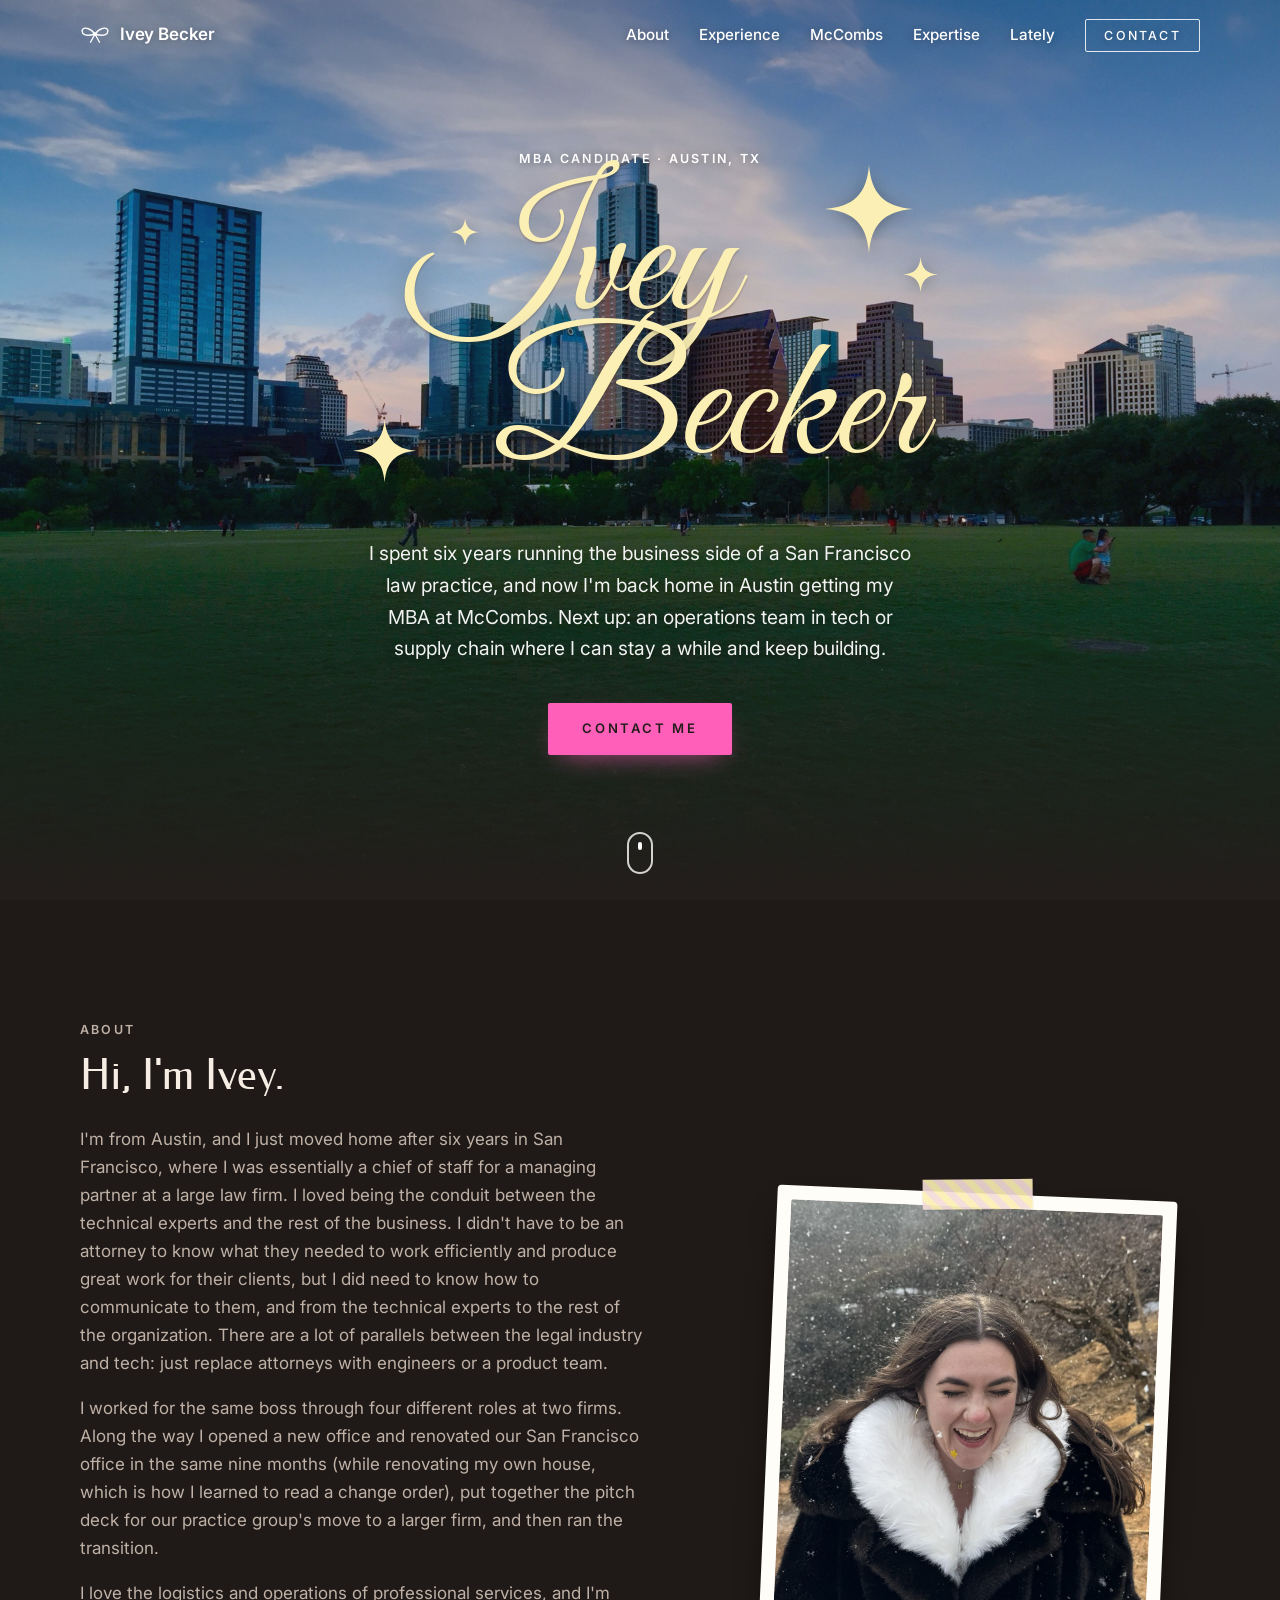
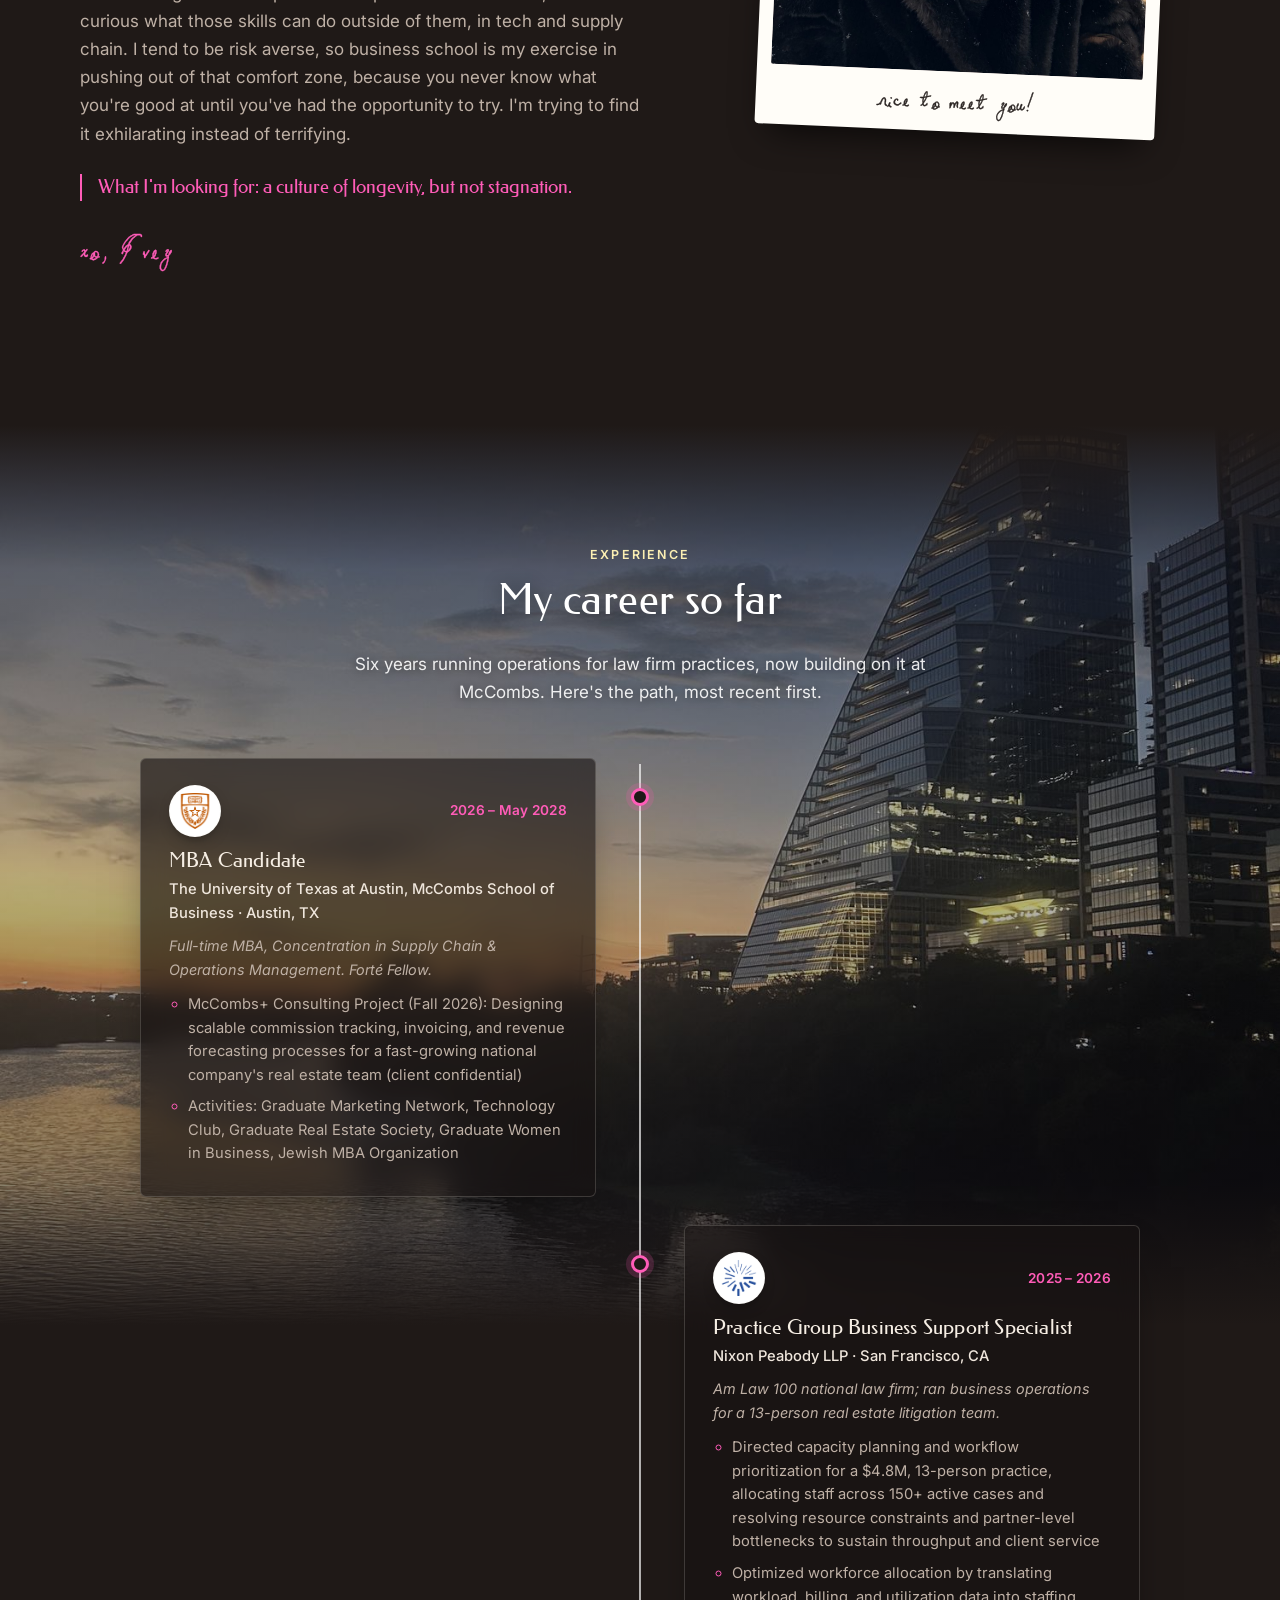
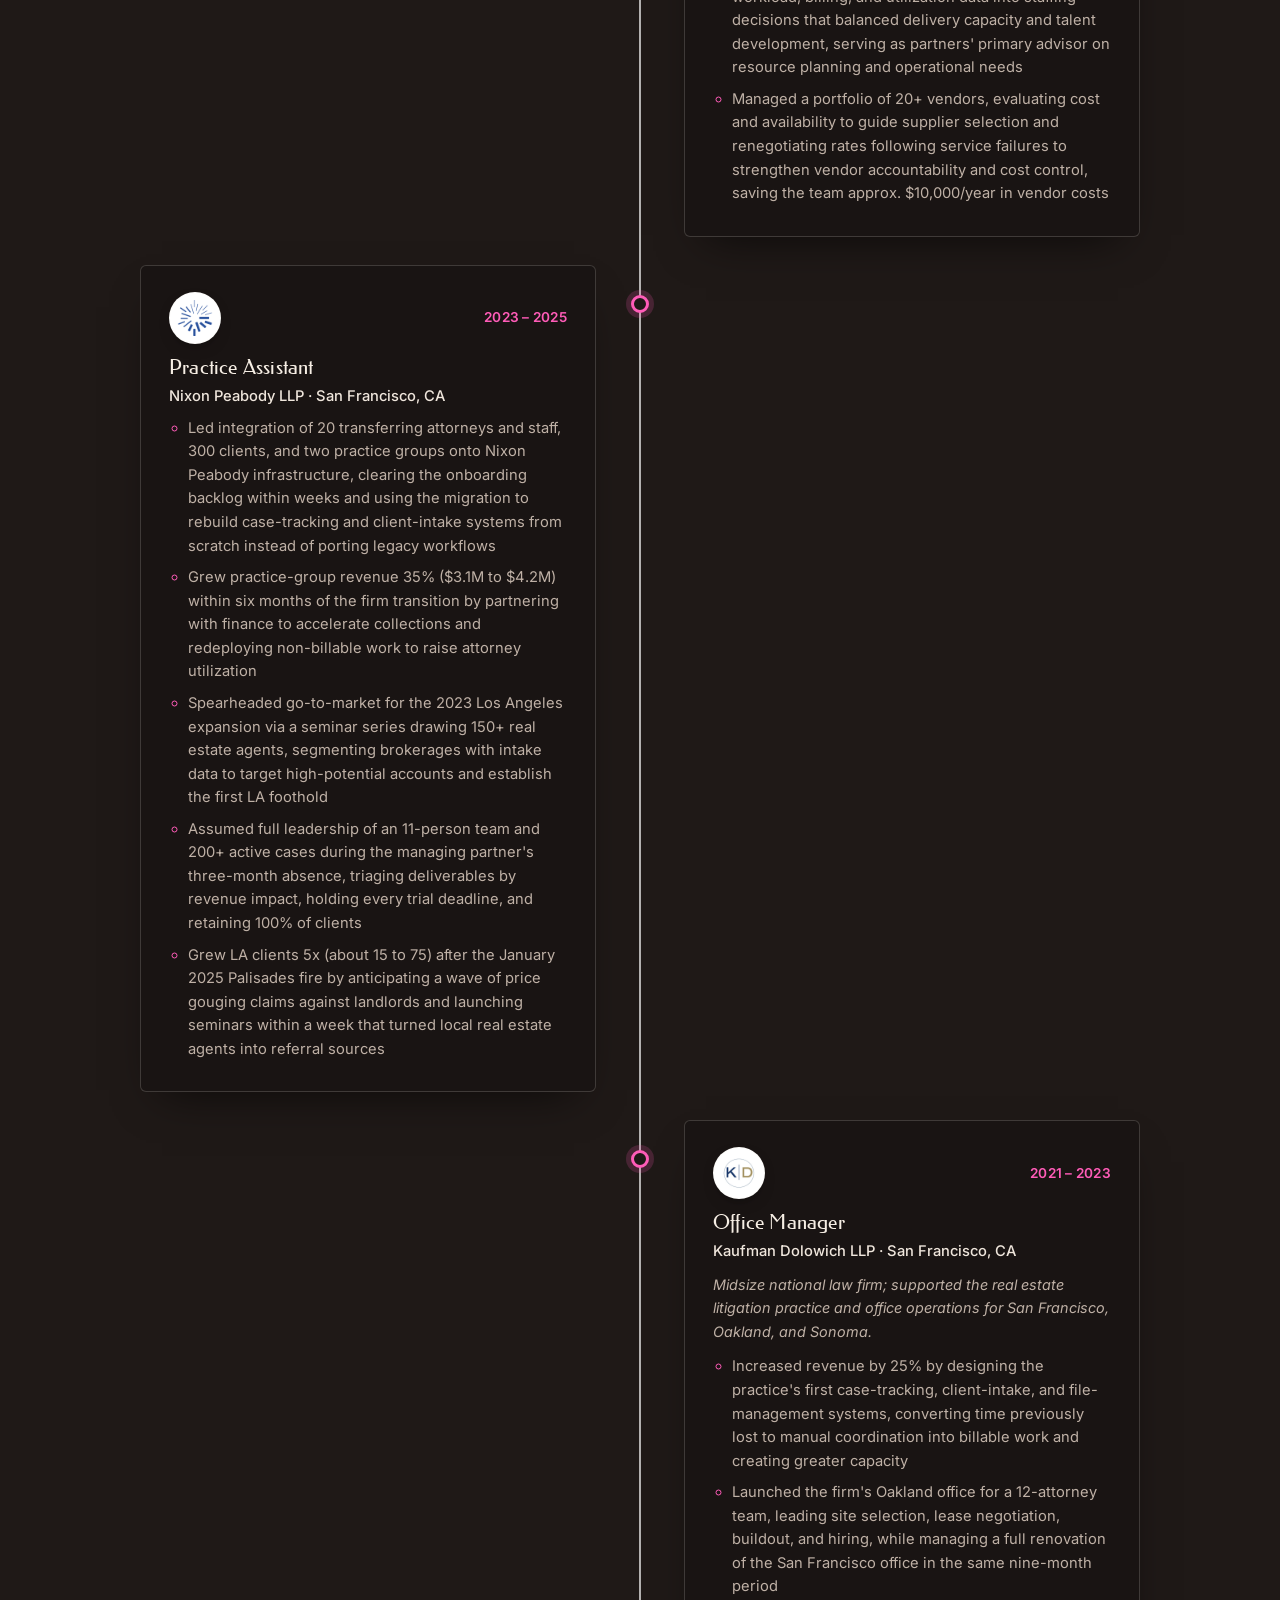
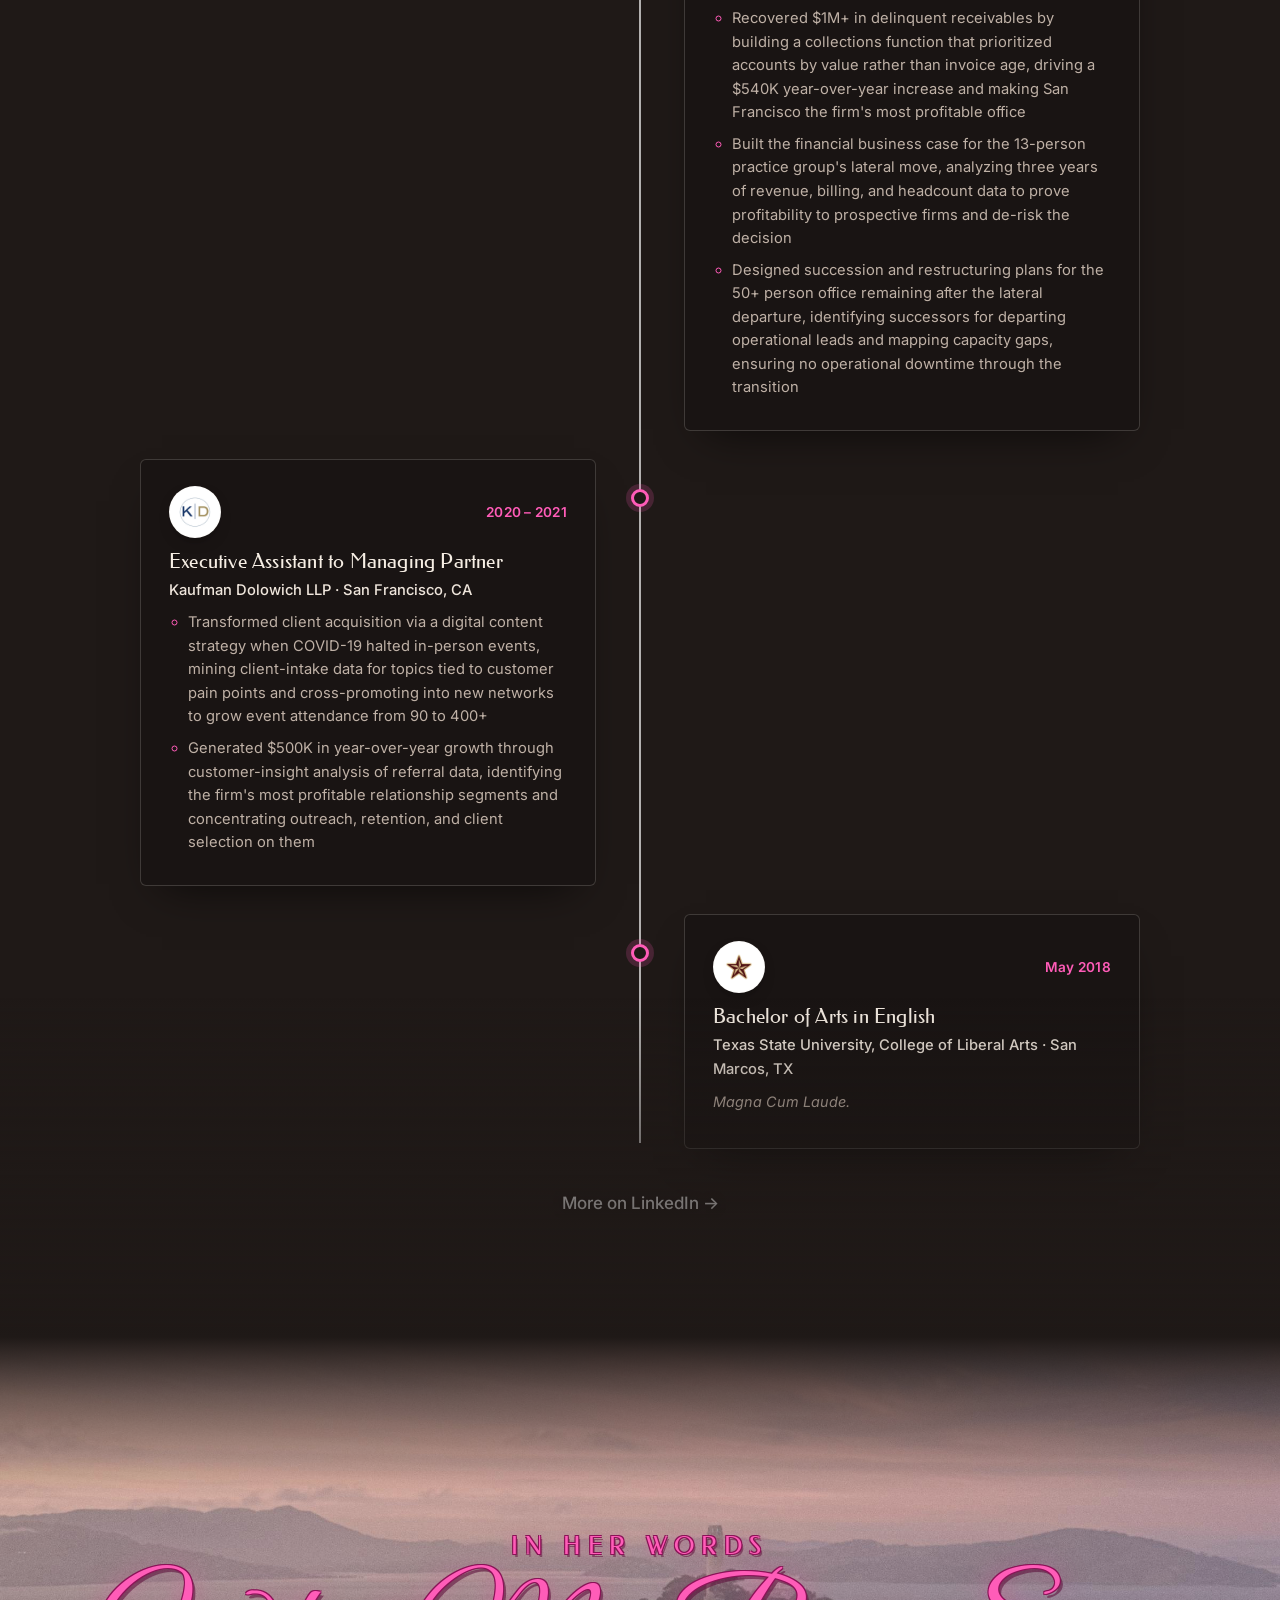
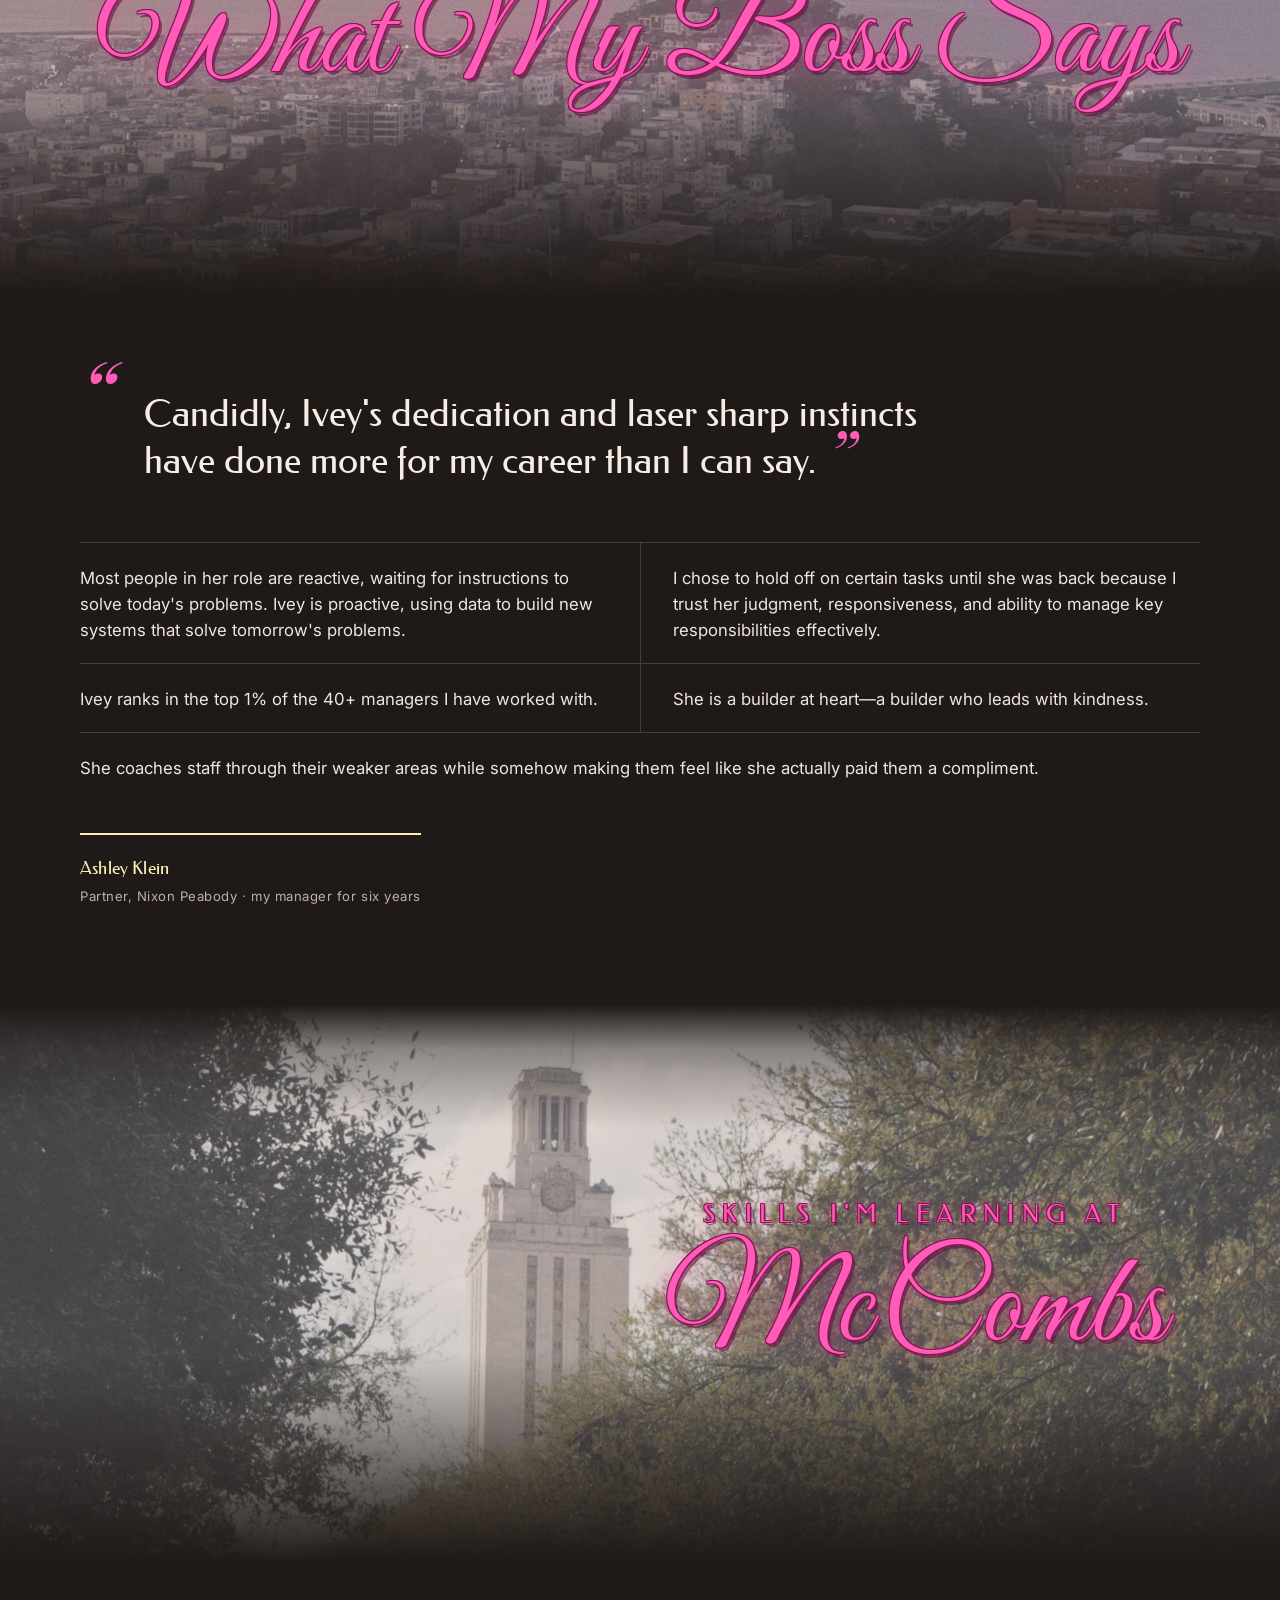
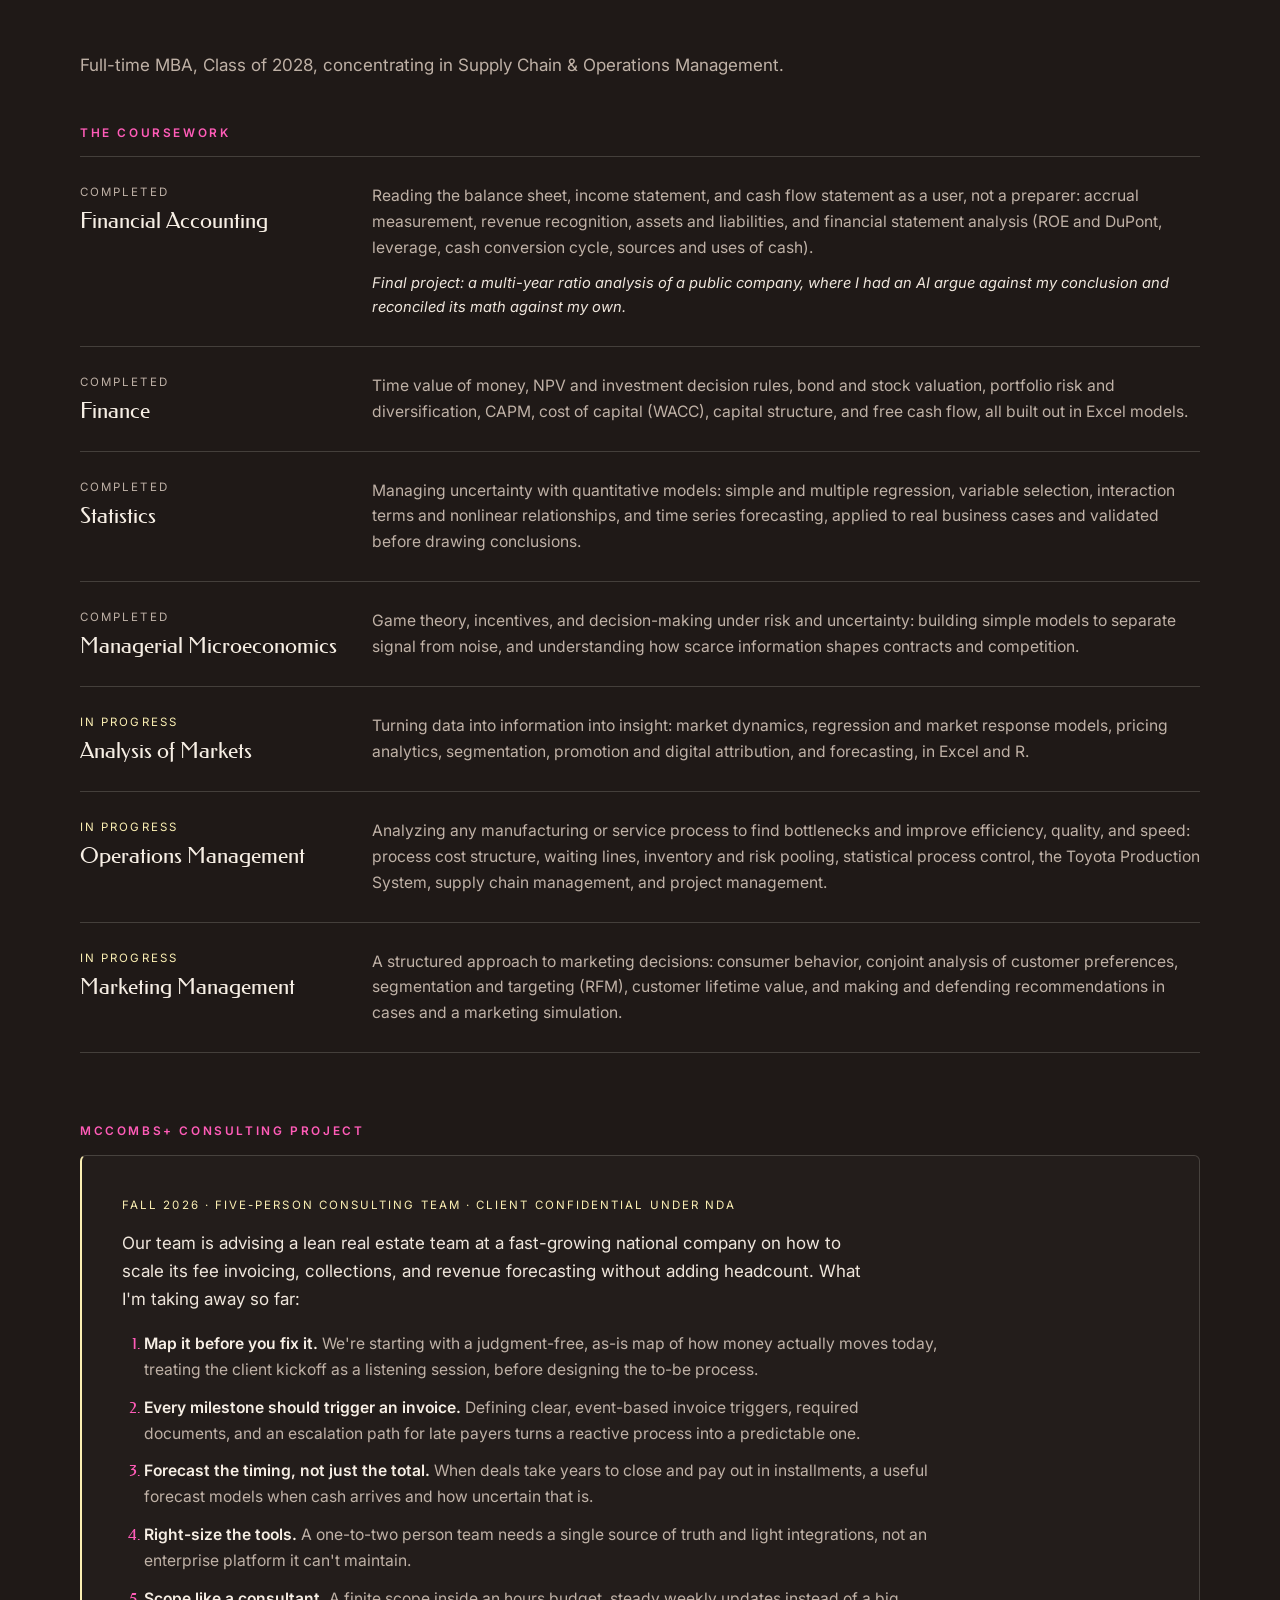
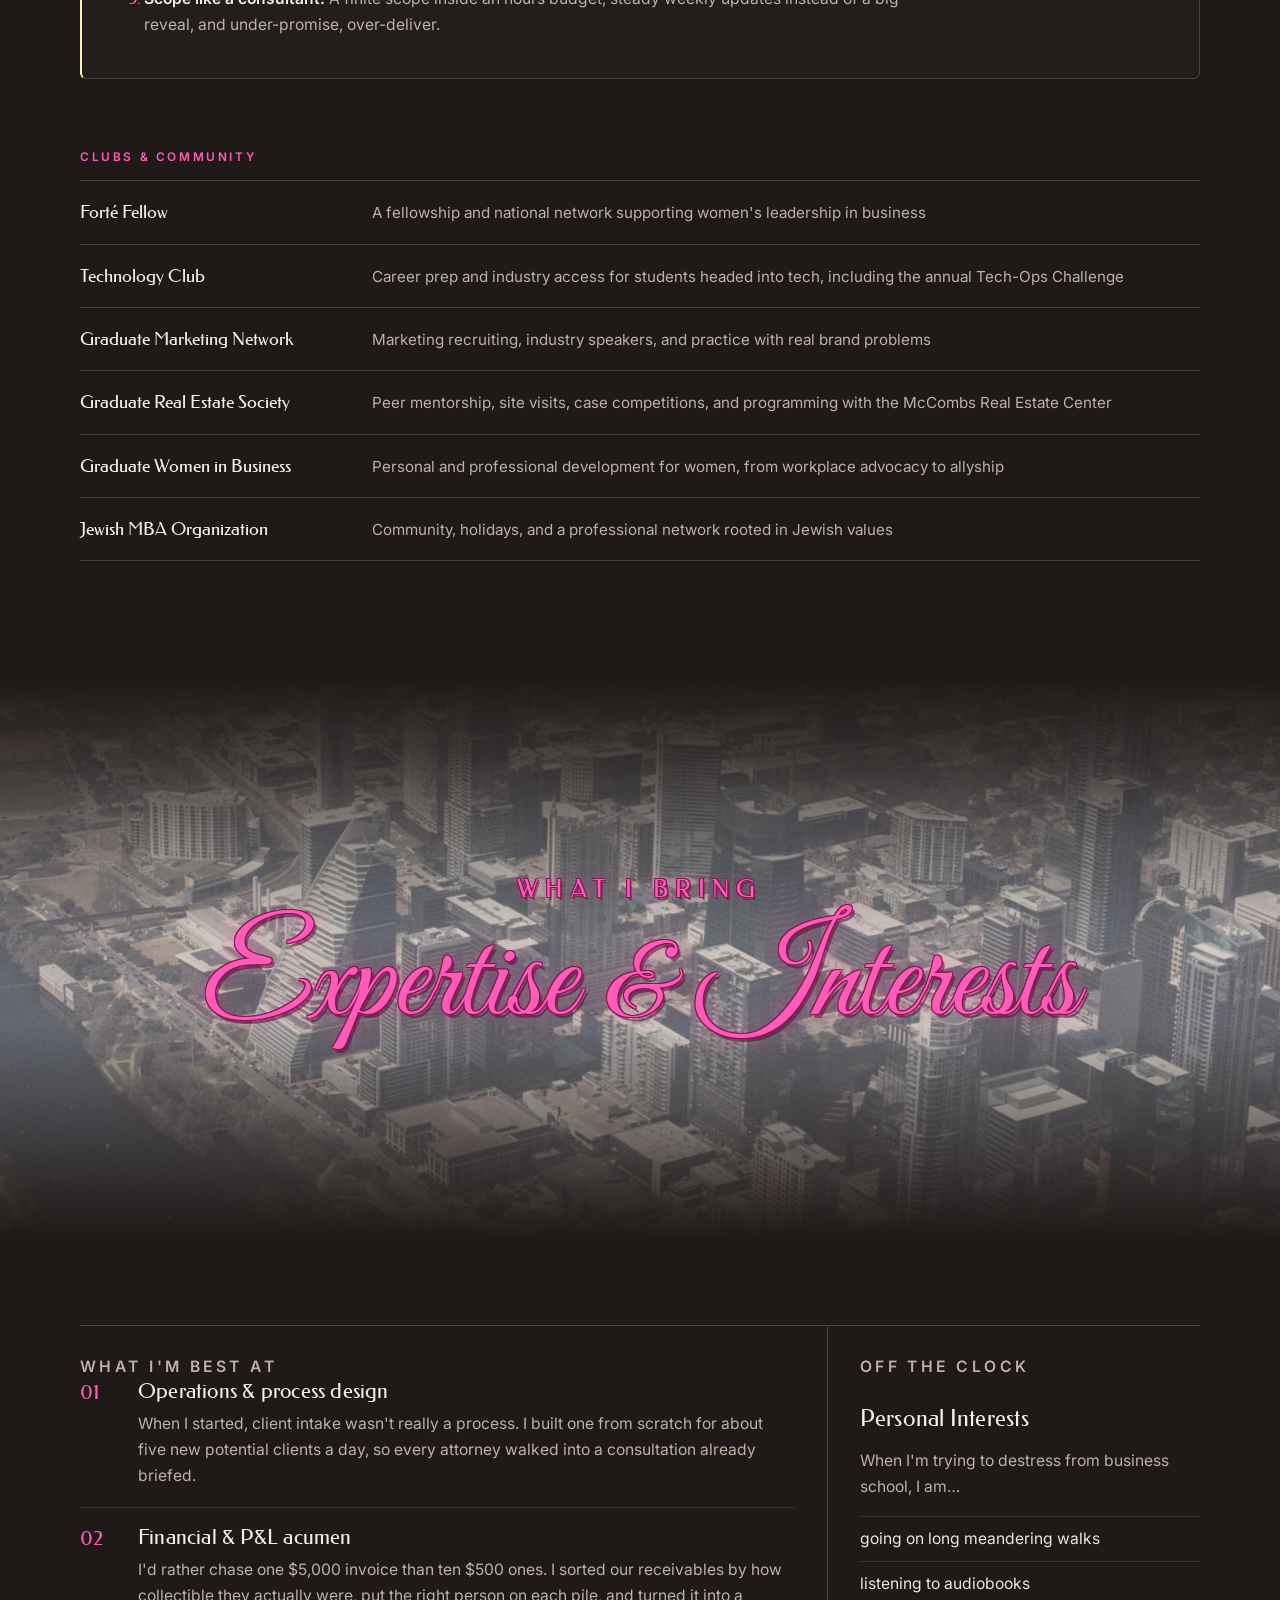
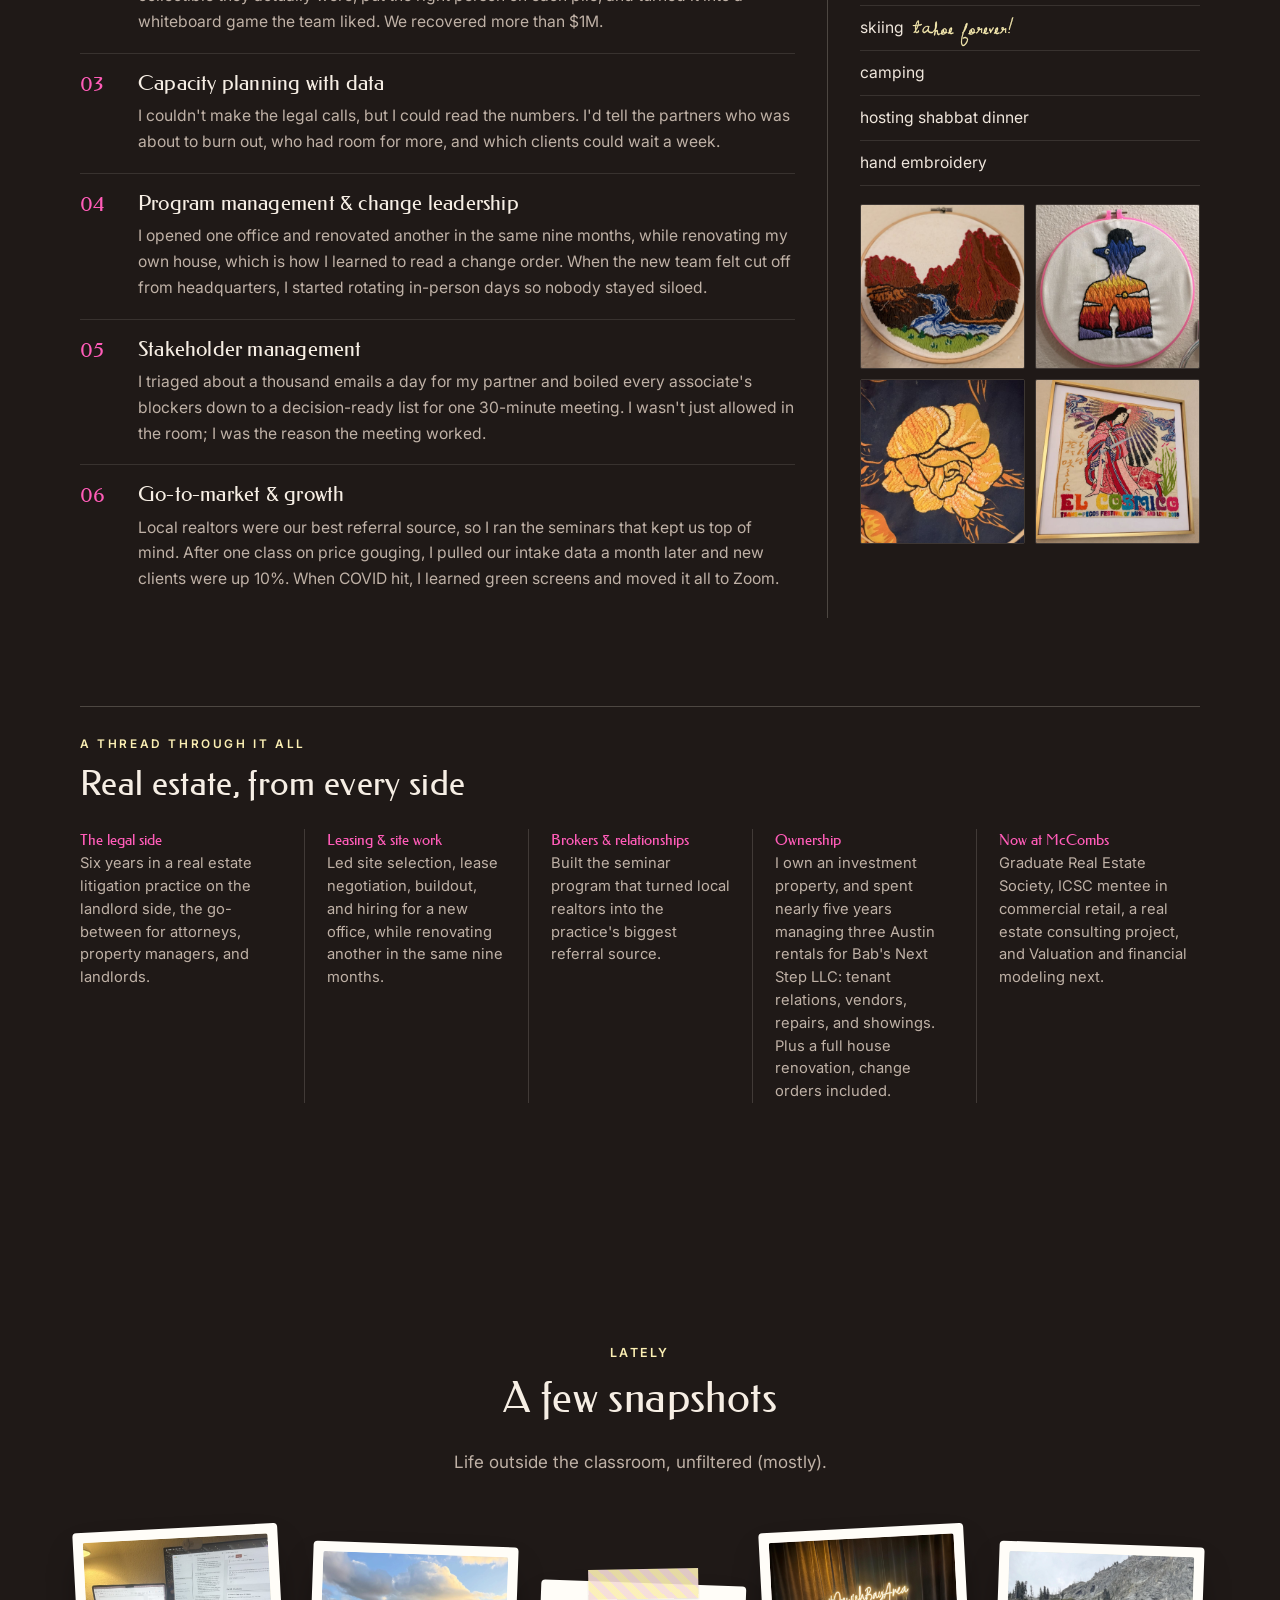
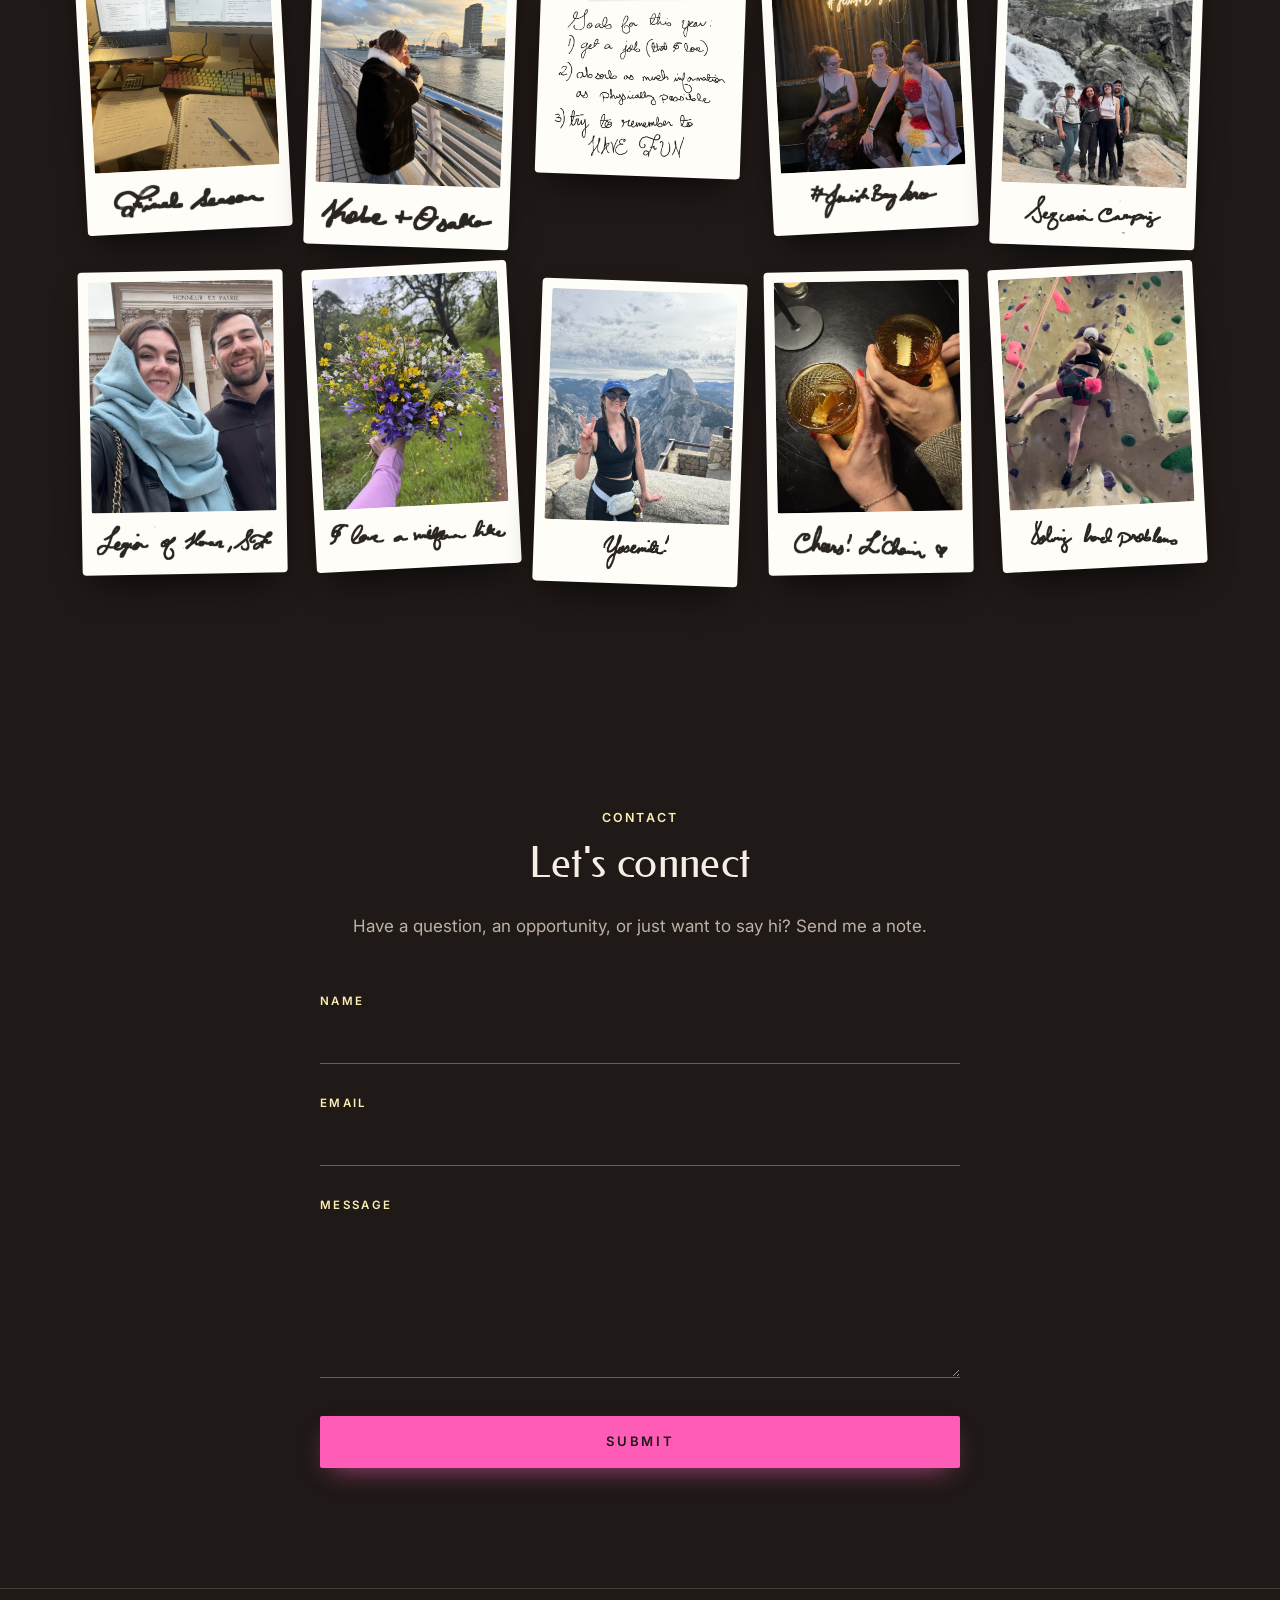
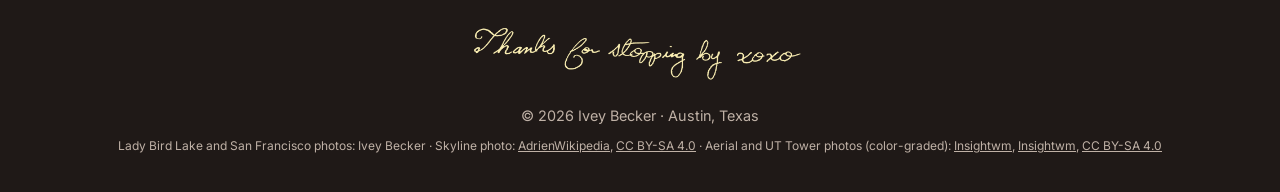
==== commit fae6b38d: "Credit Ivey's own Lady Bird Lake and San Francisco photos Co-Authored-By: Claude Opus 5.5 <noreply@a" ====
--- a/index.html
+++ b/index.html
@@ -594,7 +594,7 @@
     <div class="container">
       <p class="footer-note"><span class="footer-sig" role="img" aria-label="Thanks for stopping by, xoxo (in Ivey's handwriting)"></span></p>
       <p>&copy; <span id="year">2026</span> Ivey Becker · Austin, Texas</p>
-      <p class="credit">Skyline photo: <a href="https://commons.wikimedia.org/wiki/File:Austin_Skyline_Seen_from_Auditorium_Shores_July_Evening_2016.jpg" target="_blank" rel="noopener">AdrienWikipedia</a>, <a href="https://creativecommons.org/licenses/by-sa/4.0" target="_blank" rel="noopener">CC BY-SA 4.0</a> · Aerial and UT Tower photos (color-graded): <a href="https://commons.wikimedia.org/wiki/File:Aerial_view_of_Downtown_Austin.jpg" target="_blank" rel="noopener">Insightwm</a>, <a href="https://commons.wikimedia.org/wiki/File:University_of_Texas_at_Austin_Tower_viewed_from_the_east.jpg" target="_blank" rel="noopener">Insightwm</a>, <a href="https://creativecommons.org/licenses/by-sa/4.0" target="_blank" rel="noopener">CC BY-SA 4.0</a></p>
+      <p class="credit">Lady Bird Lake and San Francisco photos: Ivey Becker · Skyline photo: <a href="https://commons.wikimedia.org/wiki/File:Austin_Skyline_Seen_from_Auditorium_Shores_July_Evening_2016.jpg" target="_blank" rel="noopener">AdrienWikipedia</a>, <a href="https://creativecommons.org/licenses/by-sa/4.0" target="_blank" rel="noopener">CC BY-SA 4.0</a> · Aerial and UT Tower photos (color-graded): <a href="https://commons.wikimedia.org/wiki/File:Aerial_view_of_Downtown_Austin.jpg" target="_blank" rel="noopener">Insightwm</a>, <a href="https://commons.wikimedia.org/wiki/File:University_of_Texas_at_Austin_Tower_viewed_from_the_east.jpg" target="_blank" rel="noopener">Insightwm</a>, <a href="https://creativecommons.org/licenses/by-sa/4.0" target="_blank" rel="noopener">CC BY-SA 4.0</a></p>
     </div>
   </footer>
 
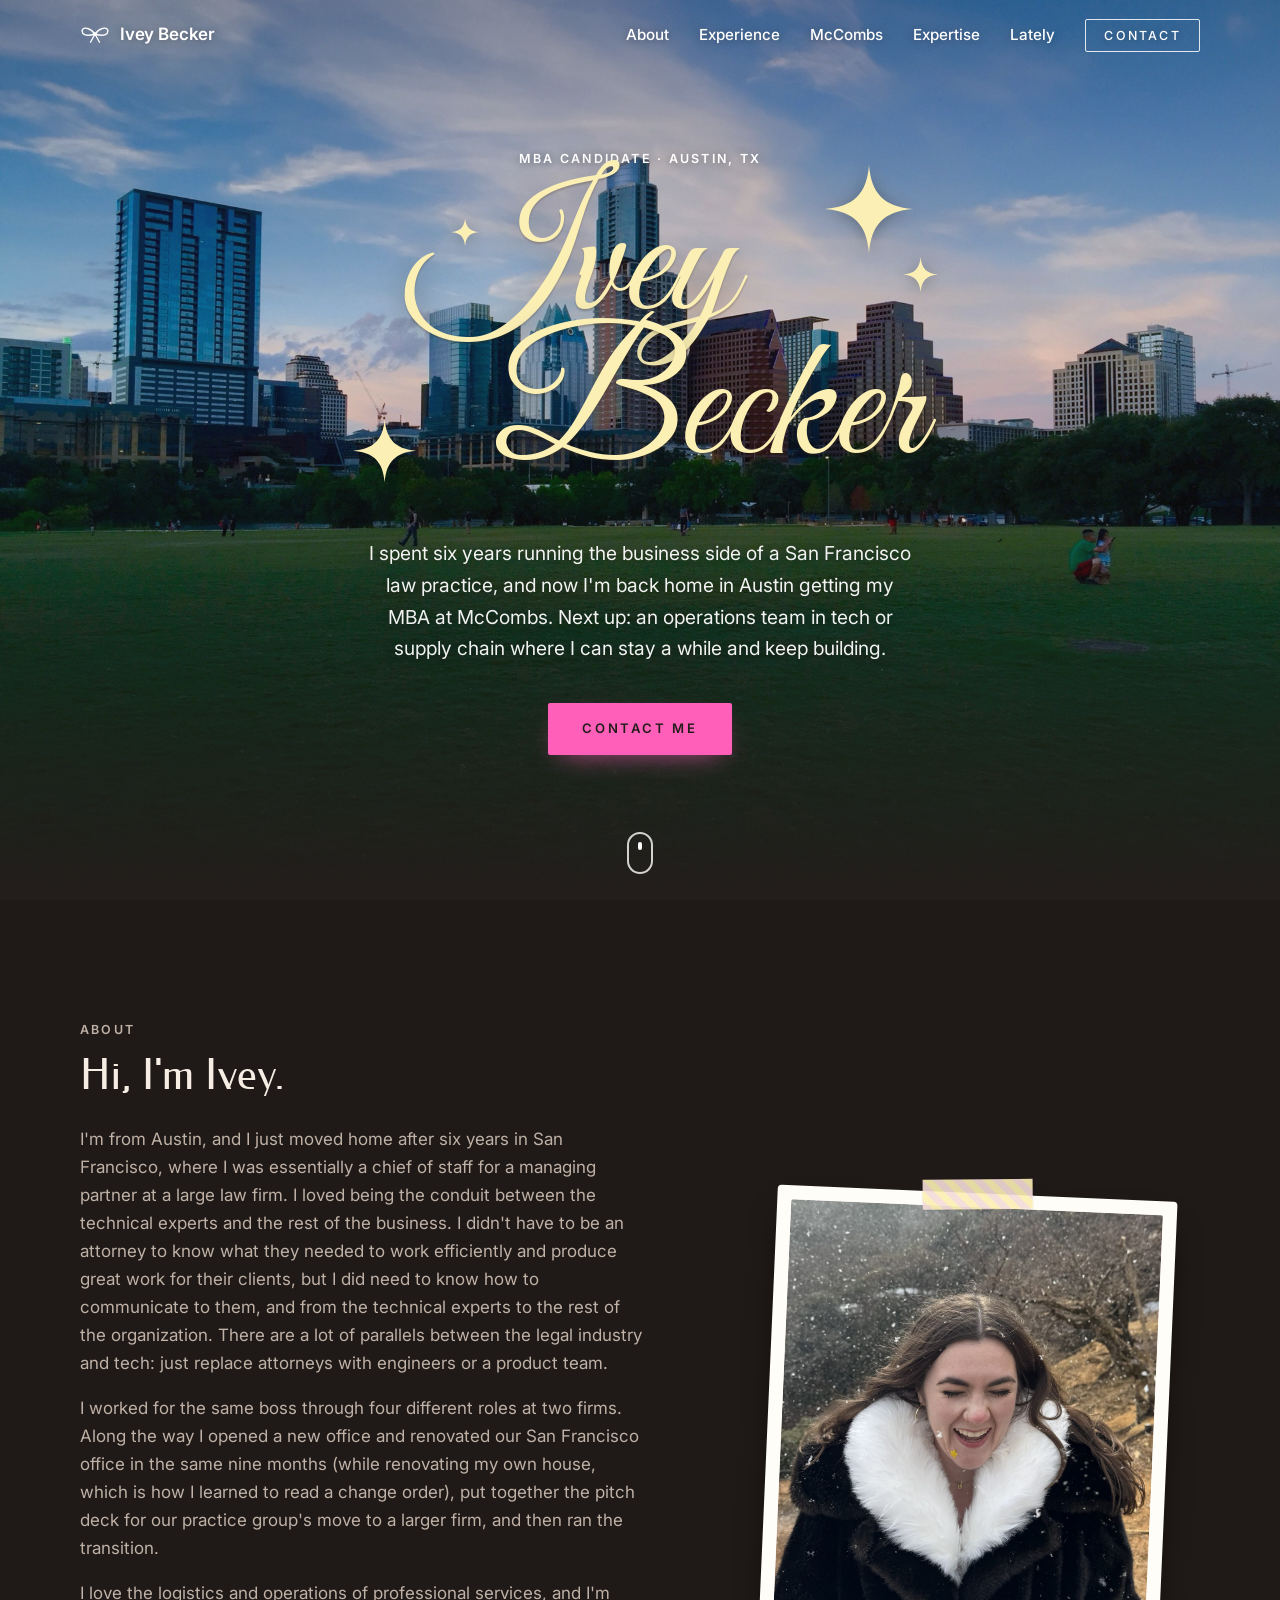
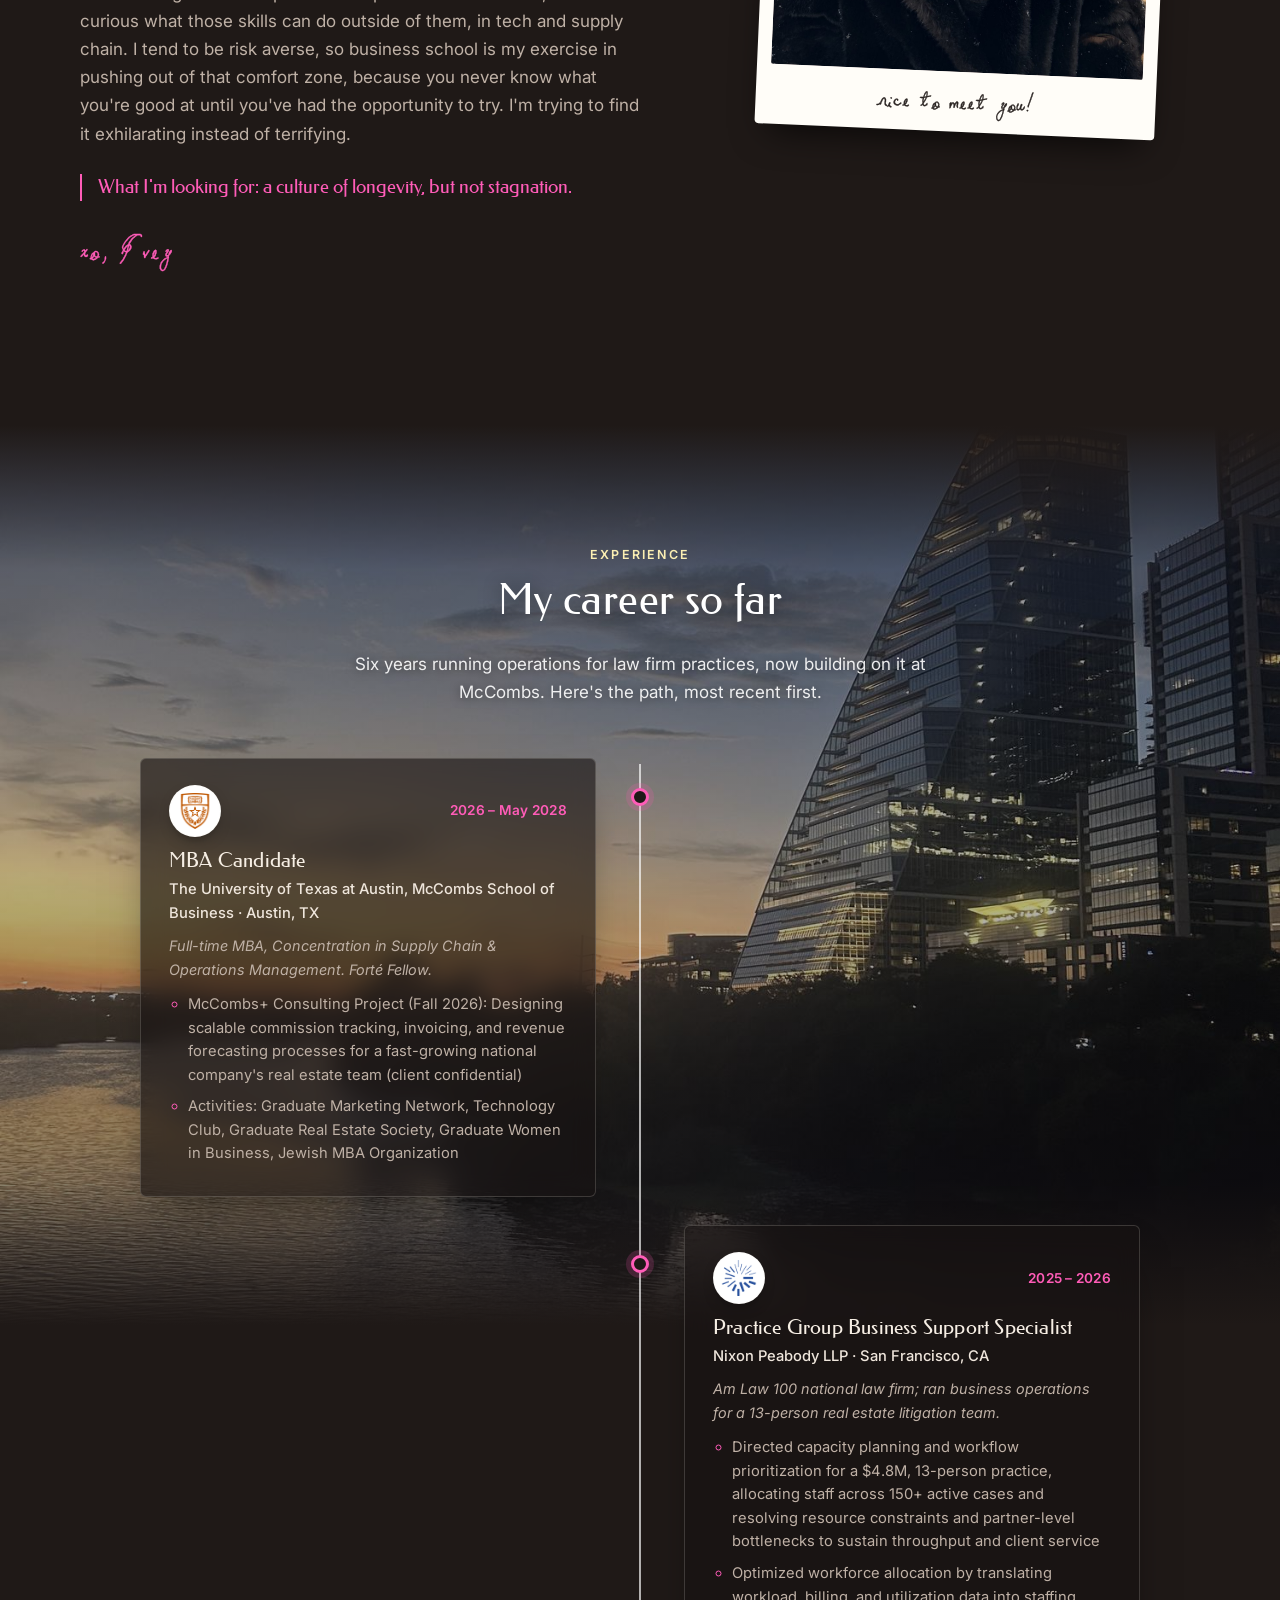
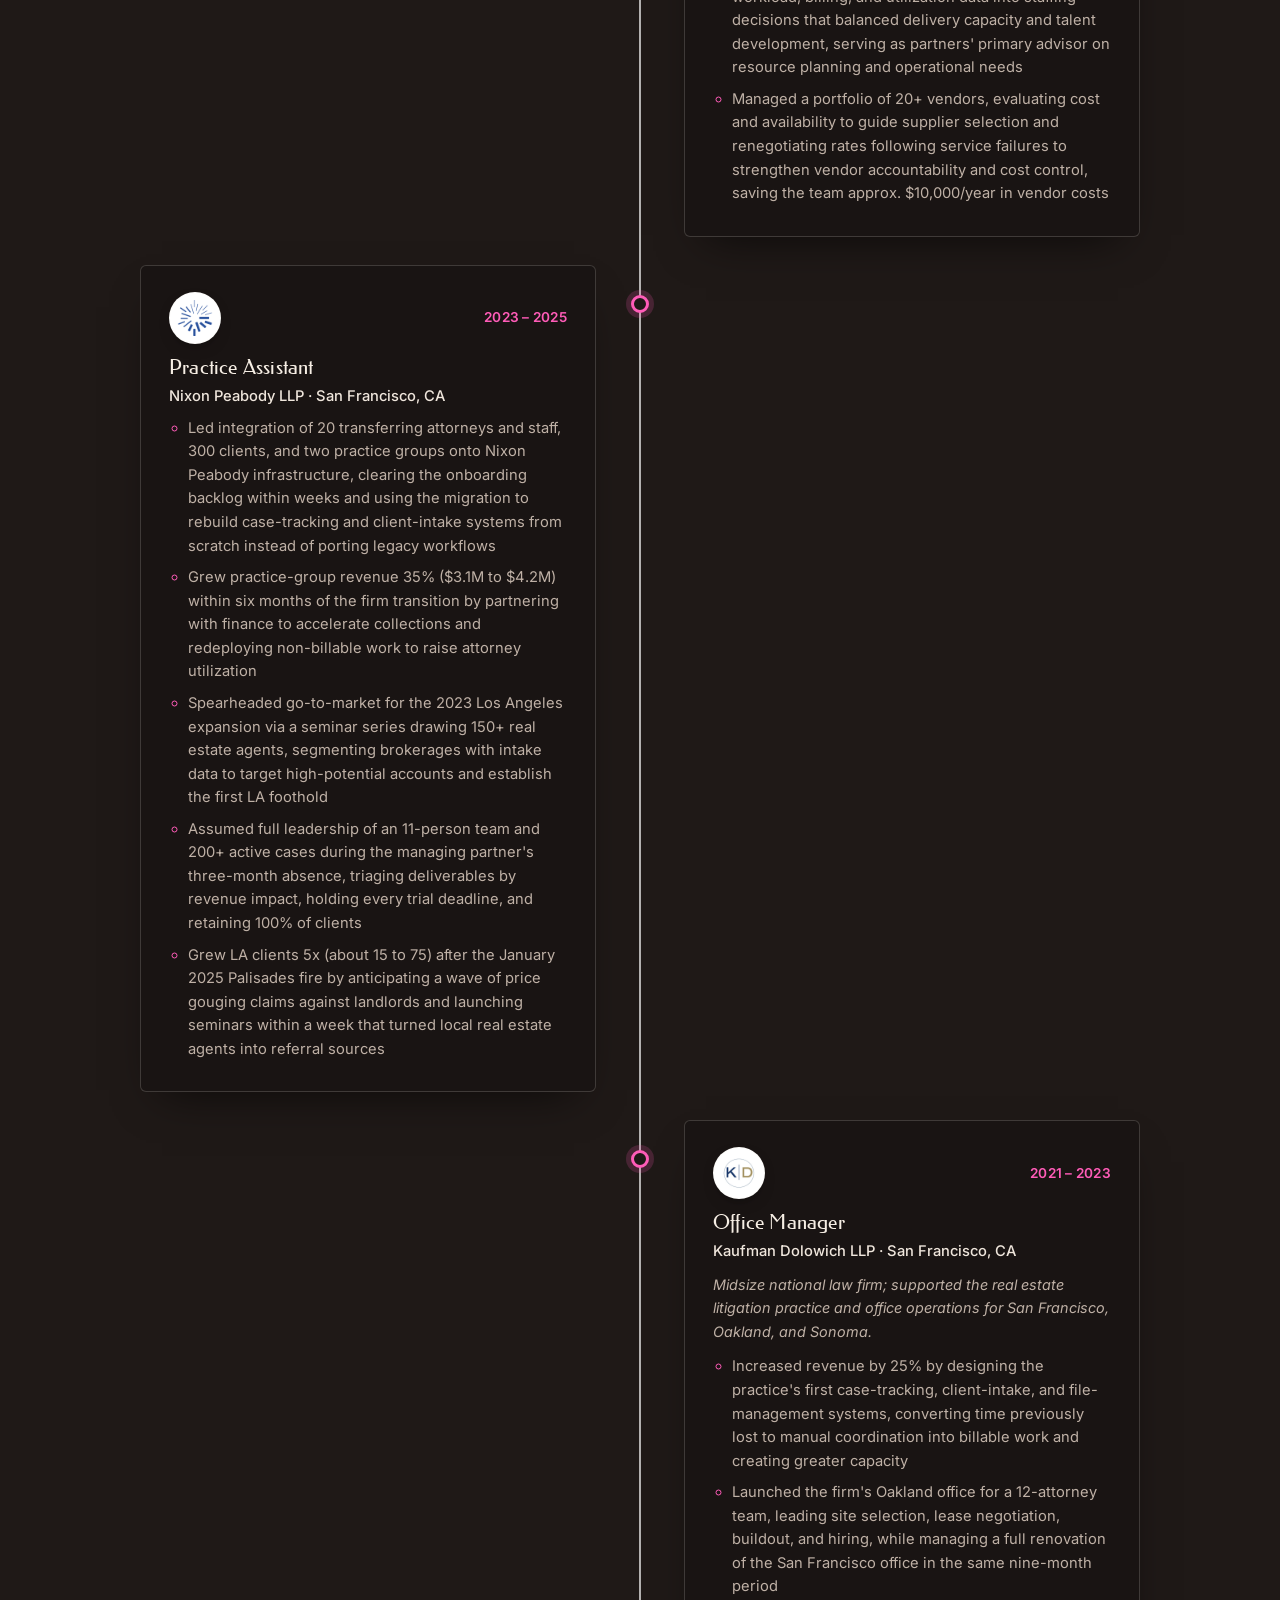
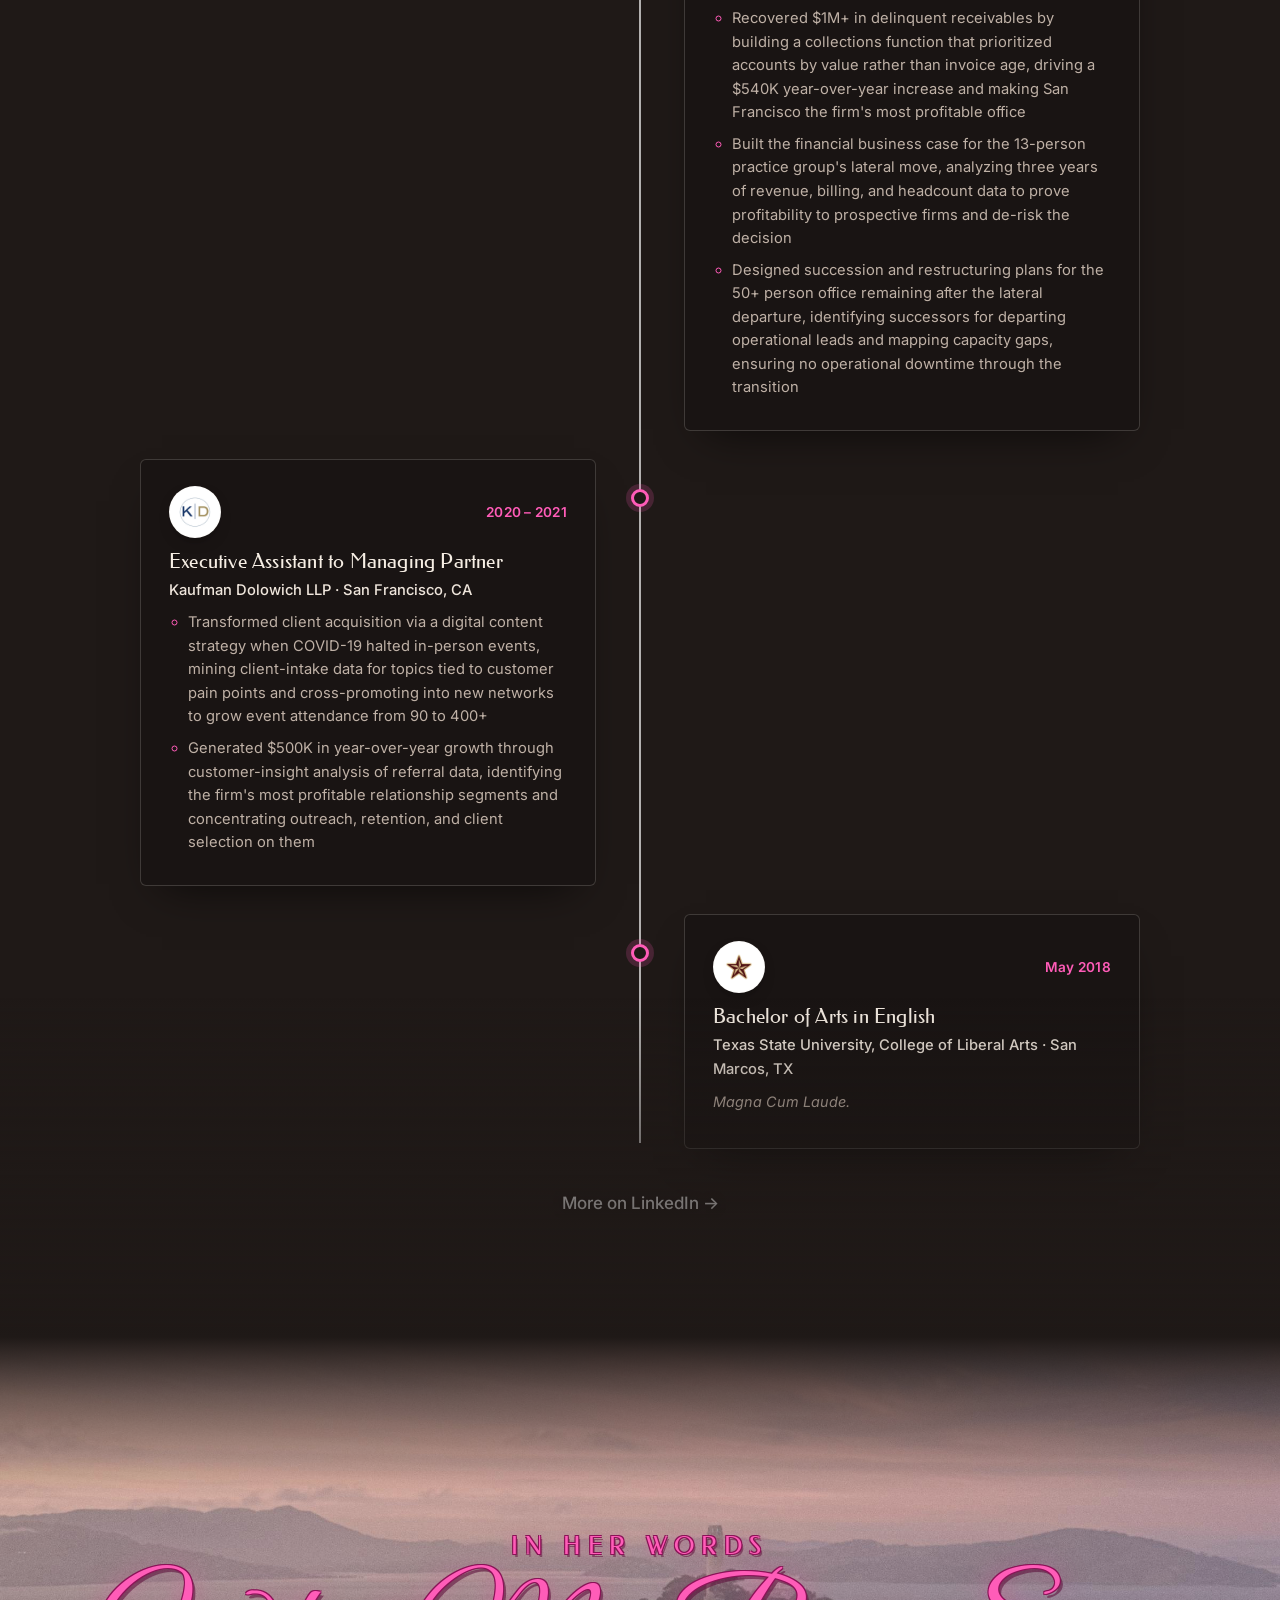
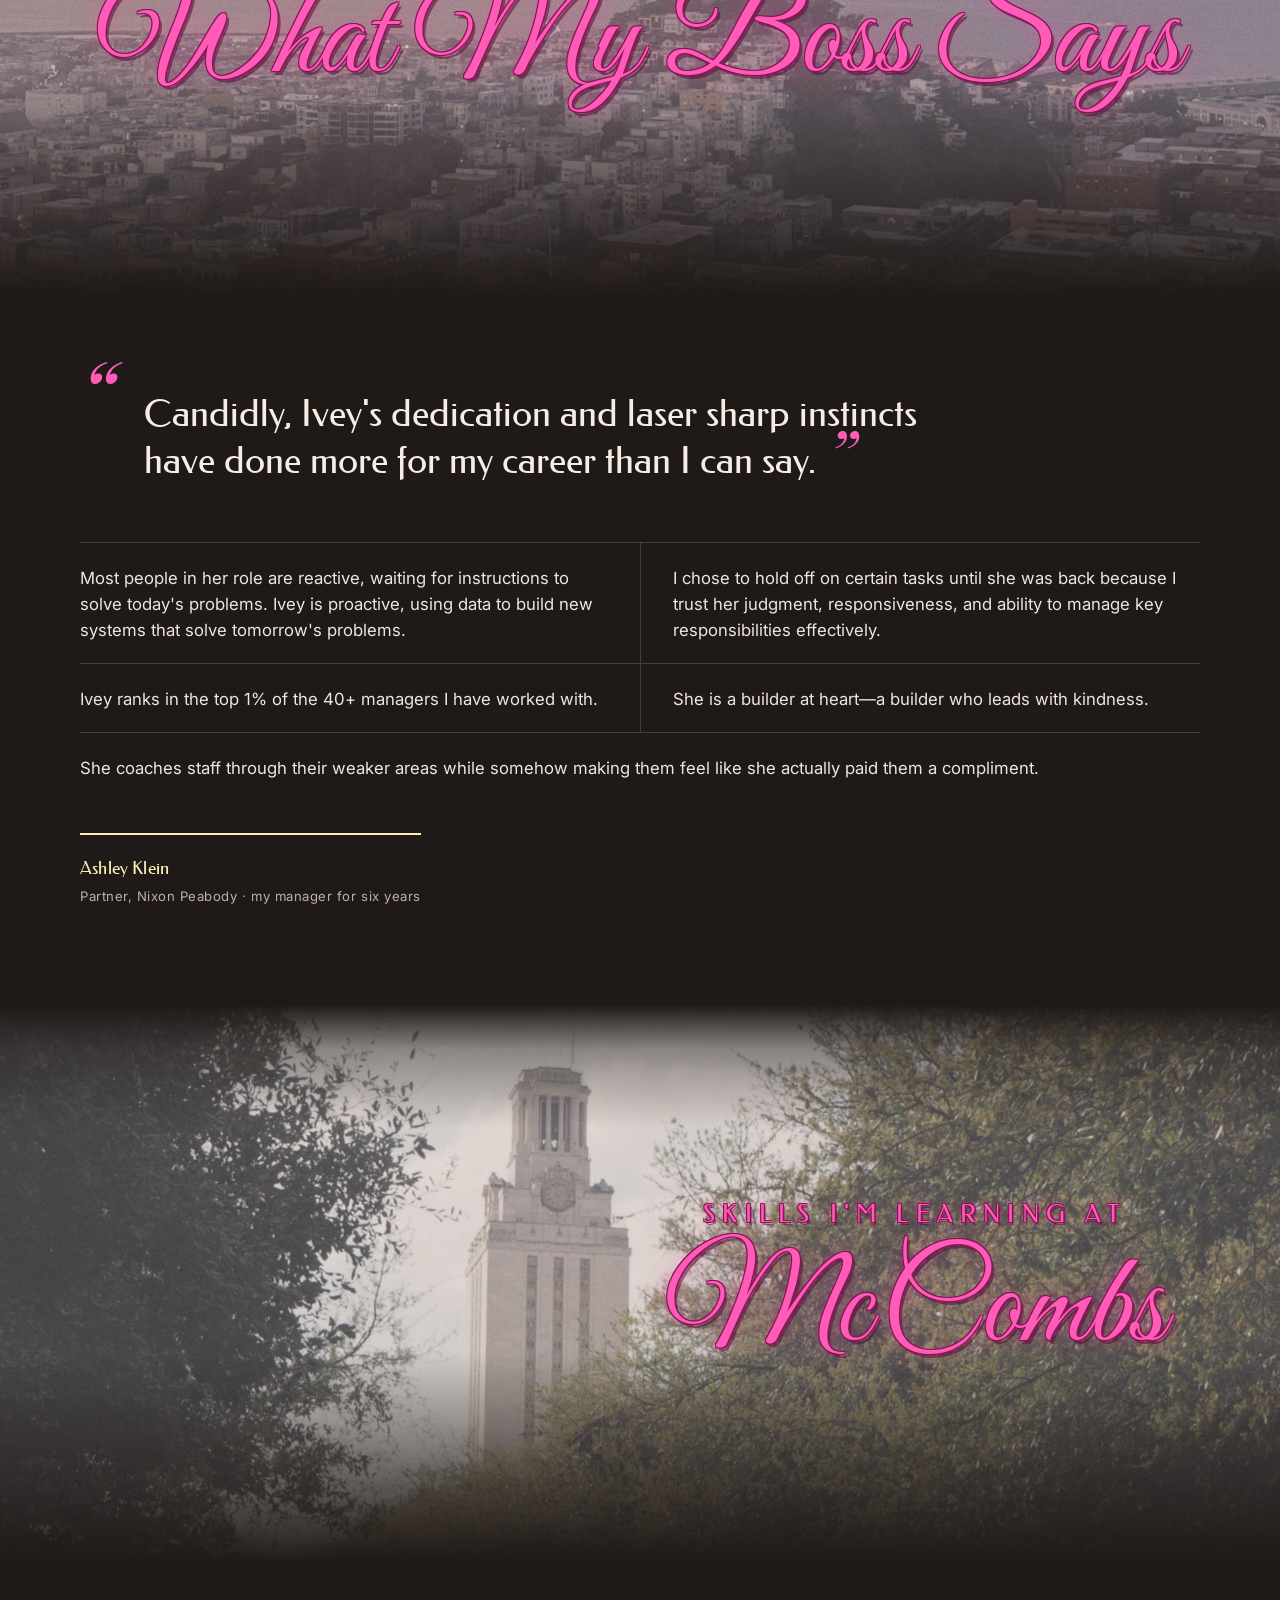
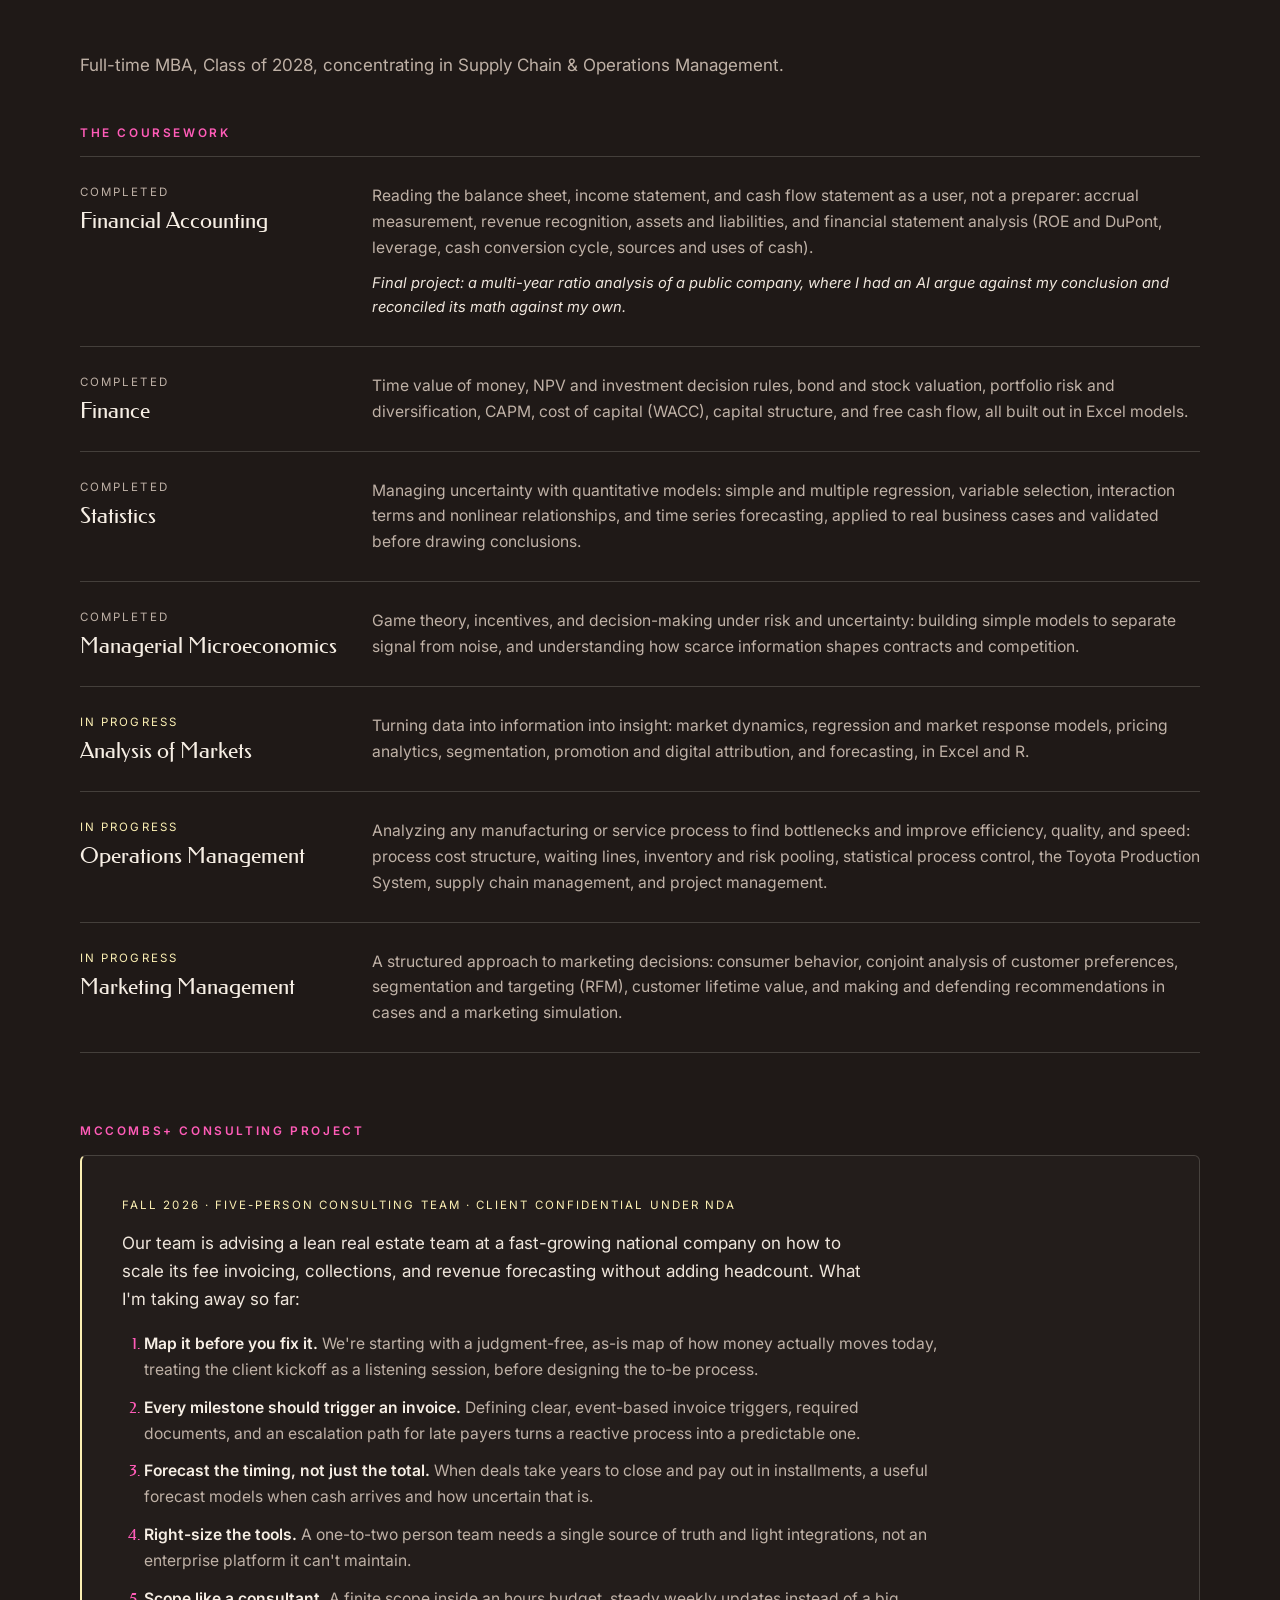
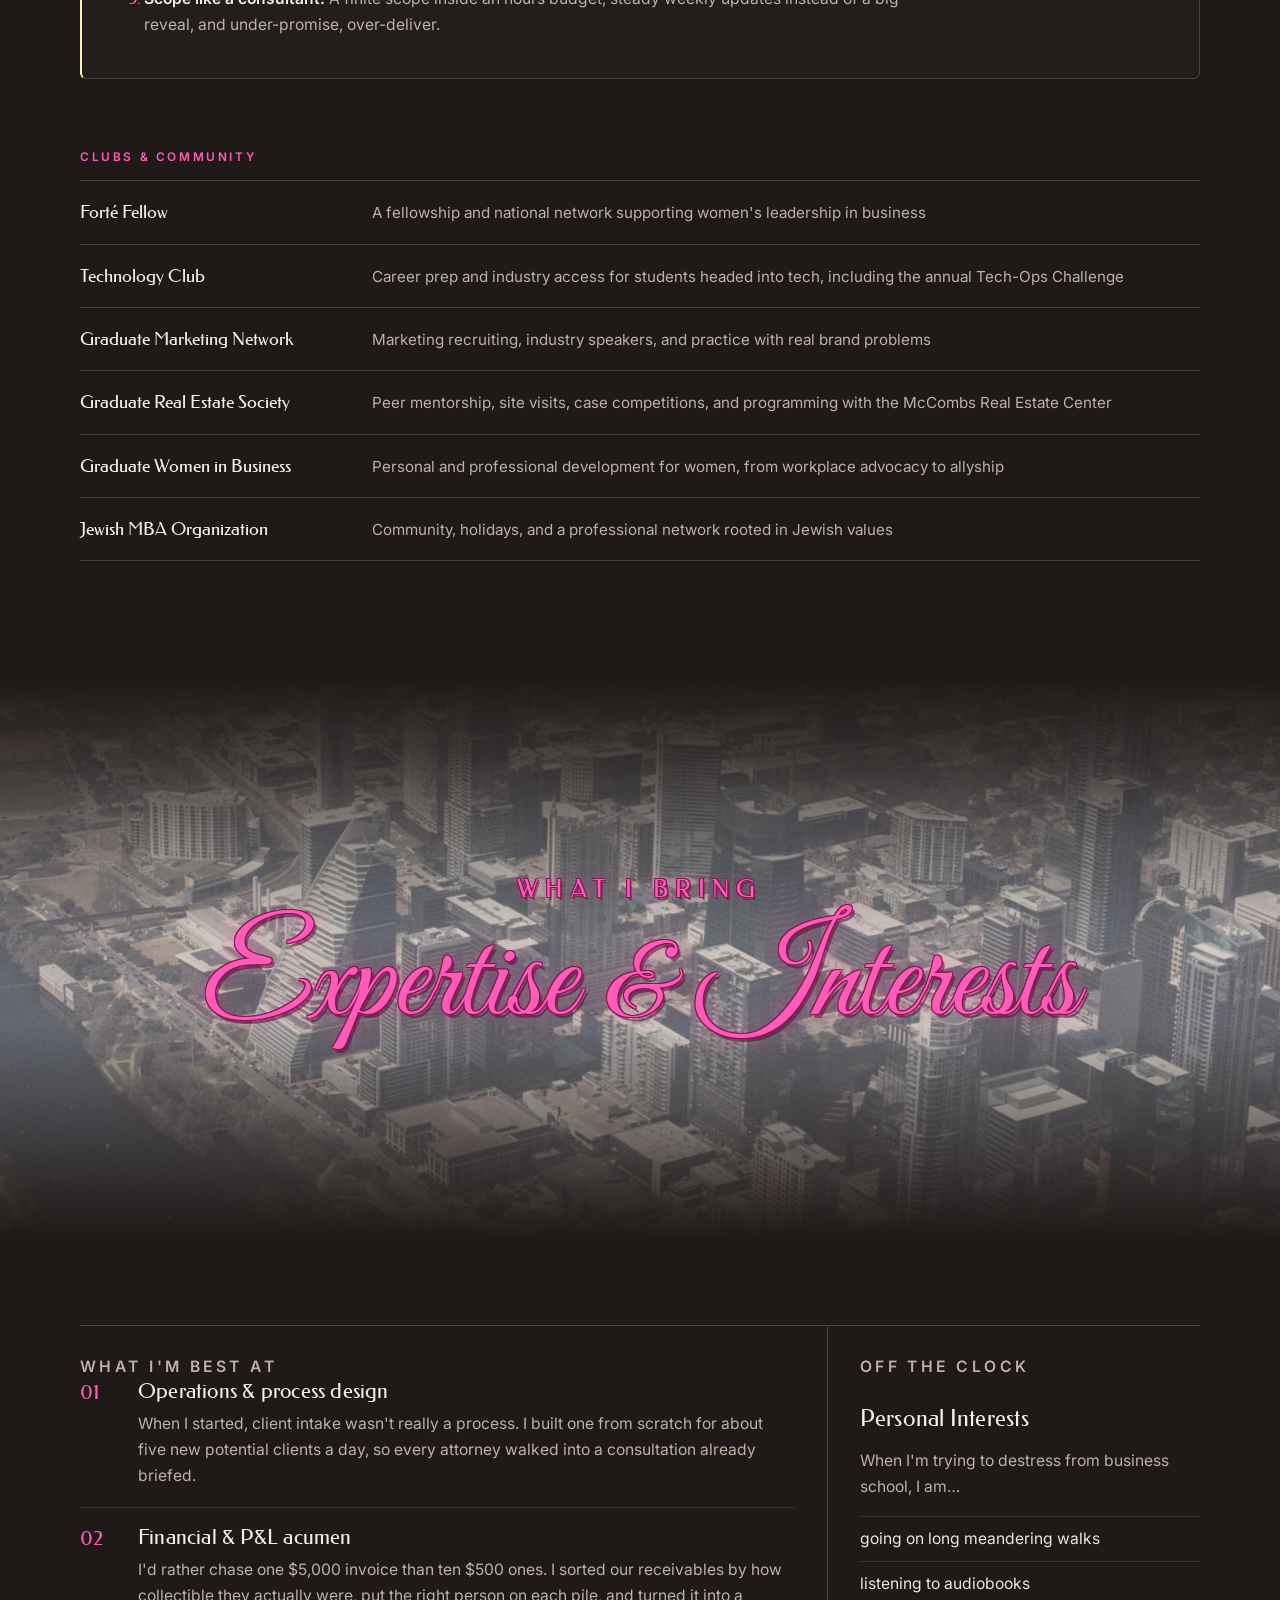
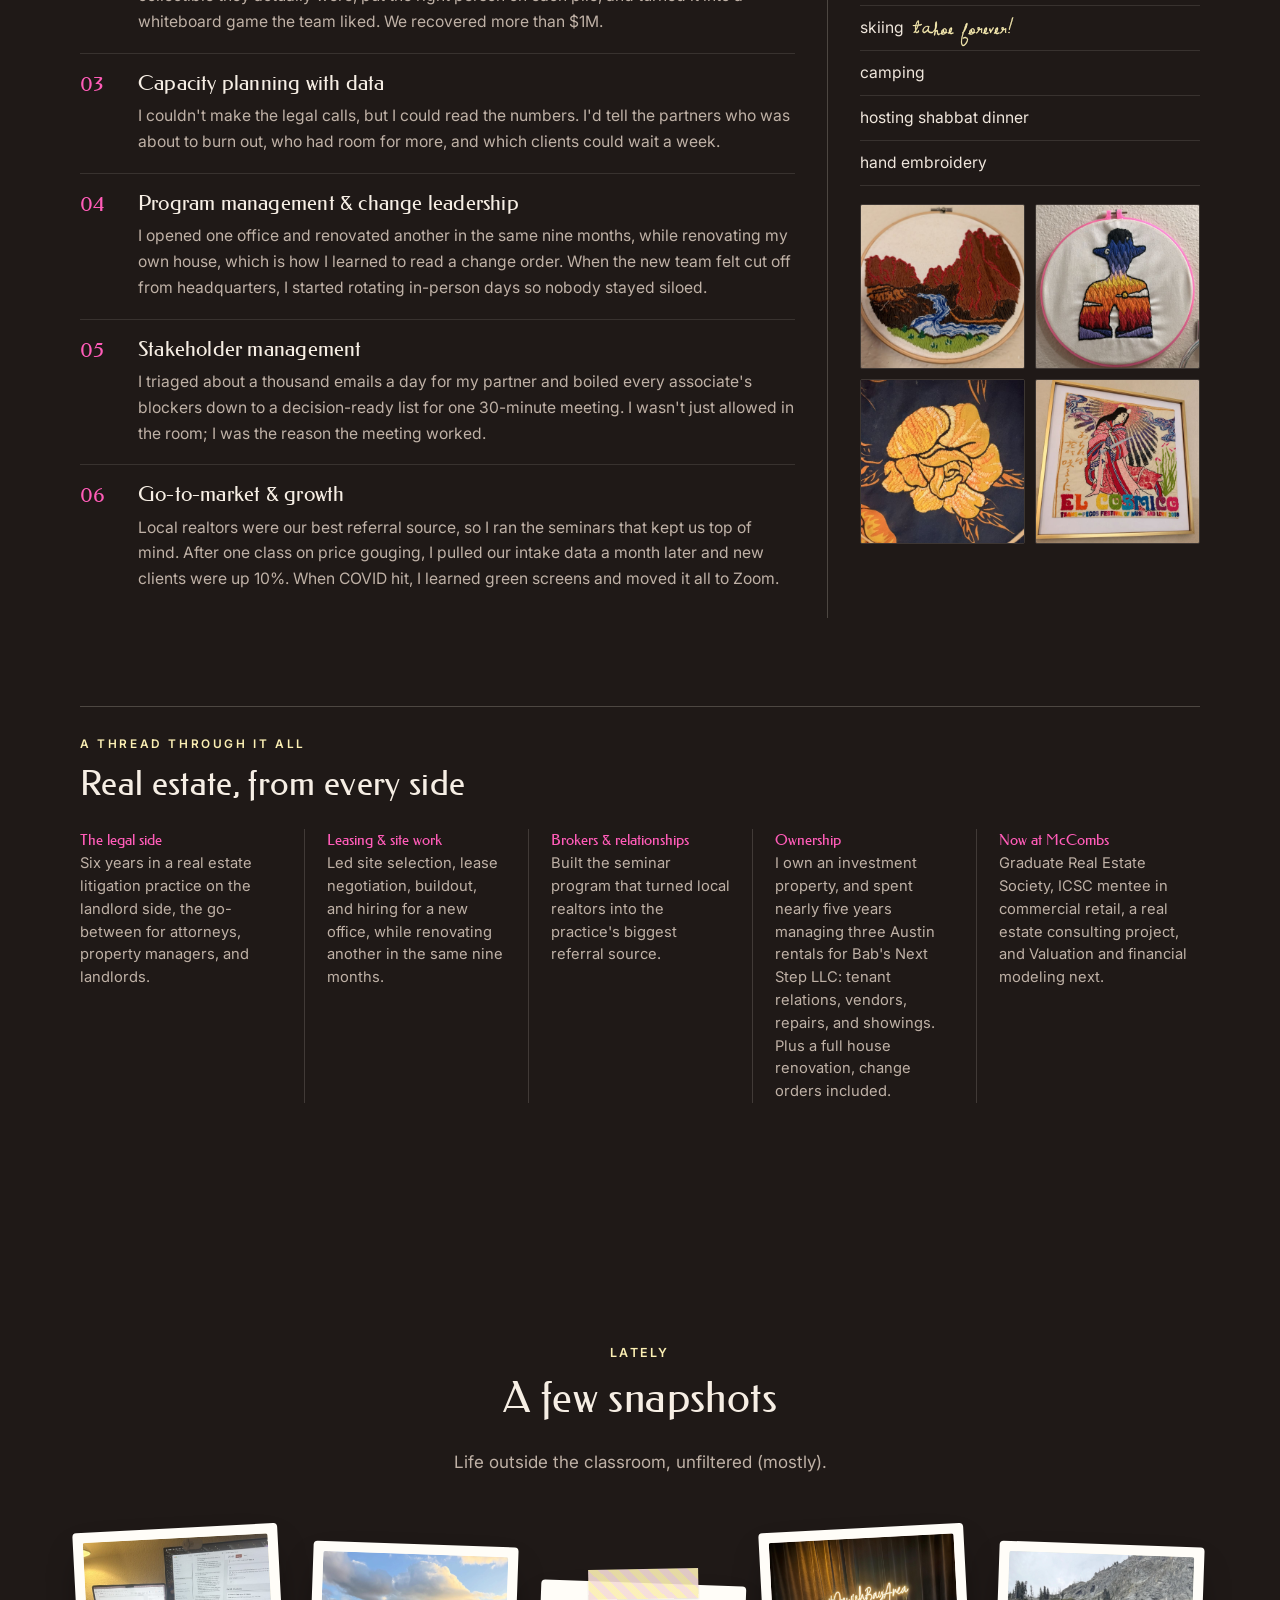
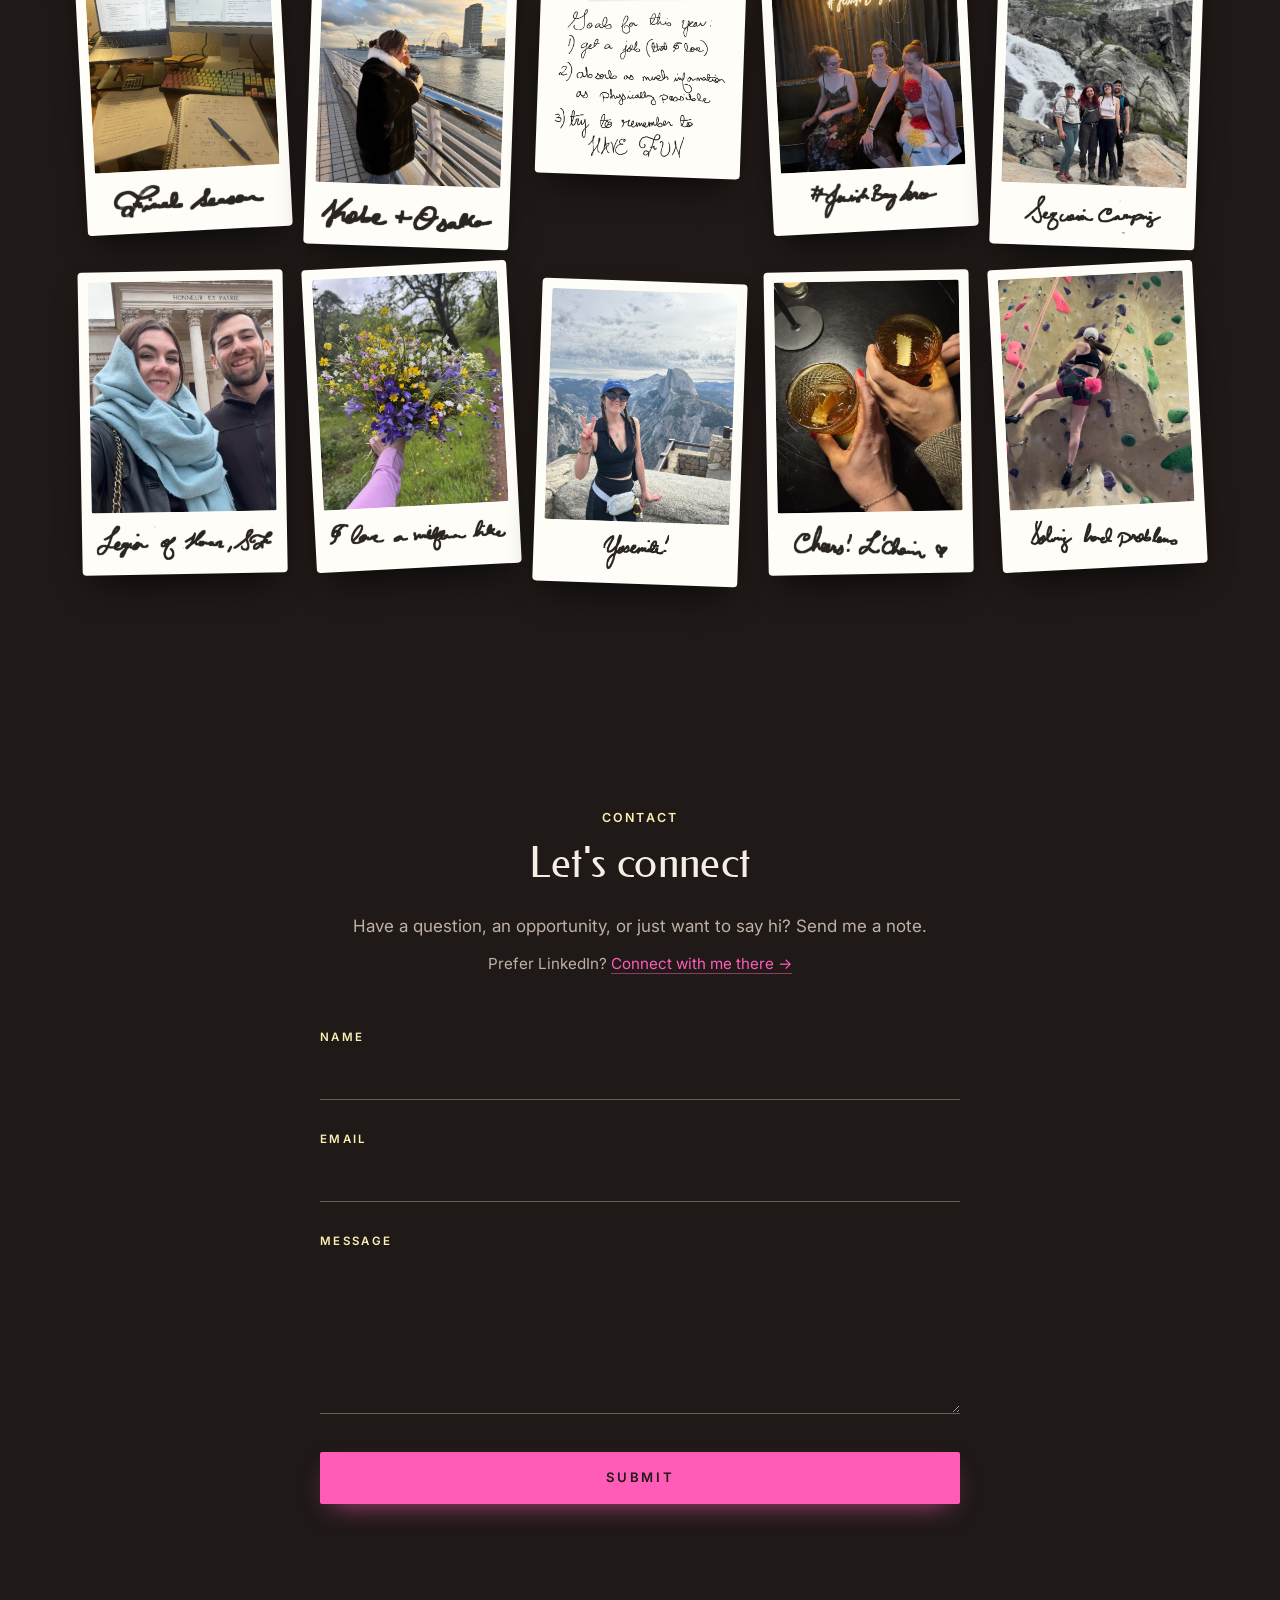
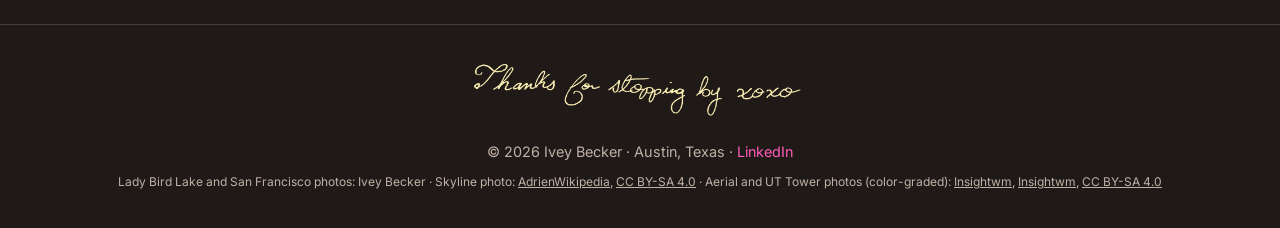
==== commit 890d282d: "Fix LinkedIn URL and add LinkedIn links to Contact, footer and form messages Co-Authored-By: Claude " ====
--- a/index.html
+++ b/index.html
@@ -10,7 +10,7 @@
   <link rel="preconnect" href="https://fonts.googleapis.com">
   <link rel="preconnect" href="https://fonts.gstatic.com" crossorigin>
   <link href="https://fonts.googleapis.com/css2?family=Caveat:wght@500;600&family=Federo&family=Great+Vibes&family=Inter:wght@300;400;500;600&display=swap" rel="stylesheet">
-  <link rel="stylesheet" href="style.css?v=19">
+  <link rel="stylesheet" href="style.css?v=21">
 </head>
 <body>
 
@@ -224,7 +224,7 @@
           </li>
         </ol>
 
-        <p class="tl-more"><a href="https://linkedin.com/in/iveybecker" target="_blank" rel="noopener">More on LinkedIn →</a></p>
+        <p class="tl-more"><a href="https://www.linkedin.com/in/ivey-becker/" target="_blank" rel="noopener">More on LinkedIn →</a></p>
       </div>
     </section>
 
@@ -555,6 +555,7 @@
           <p class="eyebrow">Contact</p>
           <h2>Let's connect</h2>
           <p class="section-lede">Have a question, an opportunity, or just want to say hi? Send me a note.</p>
+          <p class="contact-alt">Prefer LinkedIn? <a href="https://www.linkedin.com/in/ivey-becker/" target="_blank" rel="noopener">Connect with me there&nbsp;&rarr;</a></p>
         </div>
 
         <form class="contact-form" id="contact-form" novalidate>
@@ -593,11 +594,11 @@
   <footer class="site-footer">
     <div class="container">
       <p class="footer-note"><span class="footer-sig" role="img" aria-label="Thanks for stopping by, xoxo (in Ivey's handwriting)"></span></p>
-      <p>&copy; <span id="year">2026</span> Ivey Becker · Austin, Texas</p>
+      <p>&copy; <span id="year">2026</span> Ivey Becker · Austin, Texas · <a class="footer-link" href="https://www.linkedin.com/in/ivey-becker/" target="_blank" rel="noopener">LinkedIn</a></p>
       <p class="credit">Lady Bird Lake and San Francisco photos: Ivey Becker · Skyline photo: <a href="https://commons.wikimedia.org/wiki/File:Austin_Skyline_Seen_from_Auditorium_Shores_July_Evening_2016.jpg" target="_blank" rel="noopener">AdrienWikipedia</a>, <a href="https://creativecommons.org/licenses/by-sa/4.0" target="_blank" rel="noopener">CC BY-SA 4.0</a> · Aerial and UT Tower photos (color-graded): <a href="https://commons.wikimedia.org/wiki/File:Aerial_view_of_Downtown_Austin.jpg" target="_blank" rel="noopener">Insightwm</a>, <a href="https://commons.wikimedia.org/wiki/File:University_of_Texas_at_Austin_Tower_viewed_from_the_east.jpg" target="_blank" rel="noopener">Insightwm</a>, <a href="https://creativecommons.org/licenses/by-sa/4.0" target="_blank" rel="noopener">CC BY-SA 4.0</a></p>
     </div>
   </footer>
 
-  <script src="script.js"></script>
+  <script src="script.js?v=2"></script>
 </body>
 </html>
--- a/style.css
+++ b/style.css
@@ -386,7 +386,12 @@
   box-shadow: var(--shadow);
   transition: transform 0.25s, box-shadow 0.25s, border-color 0.25s;
 }
-.tl-card:hover { transform: translateY(-3px); border-color: rgba(255, 92, 184, 0.5); }
+/* pink border on hover: the inset ring makes it 2px thick without shifting the layout */
+.tl-card:hover {
+  transform: translateY(-3px);
+  border-color: var(--pink);
+  box-shadow: inset 0 0 0 1px var(--pink), var(--shadow);
+}
 .tl-top { display: flex; align-items: center; justify-content: space-between; gap: 12px; margin-bottom: 12px; }
 .tl-badge {
   width: 52px; height: 52px; border-radius: 50%;
@@ -780,6 +785,12 @@
   color: var(--muted); font-size: 0.9rem;
 }
 .site-footer p { margin: 0; }
+.contact-alt { margin-top: -0.4em; font-size: 0.95rem; color: var(--muted); }
+.contact-alt a { color: var(--pink); text-decoration: none; border-bottom: 1px solid rgba(255, 92, 184, 0.5); }
+.contact-alt a:hover { border-bottom-color: var(--pink); }
+.footer-link { color: var(--pink); text-decoration: none; }
+.footer-link:hover { text-decoration: underline; }
+.form-status a { color: var(--pink); }
 .credit { font-size: 0.75rem; margin-top: 8px !important; }
 .credit a { color: inherit; }
 .footer-note { margin-bottom: 14px !important; }
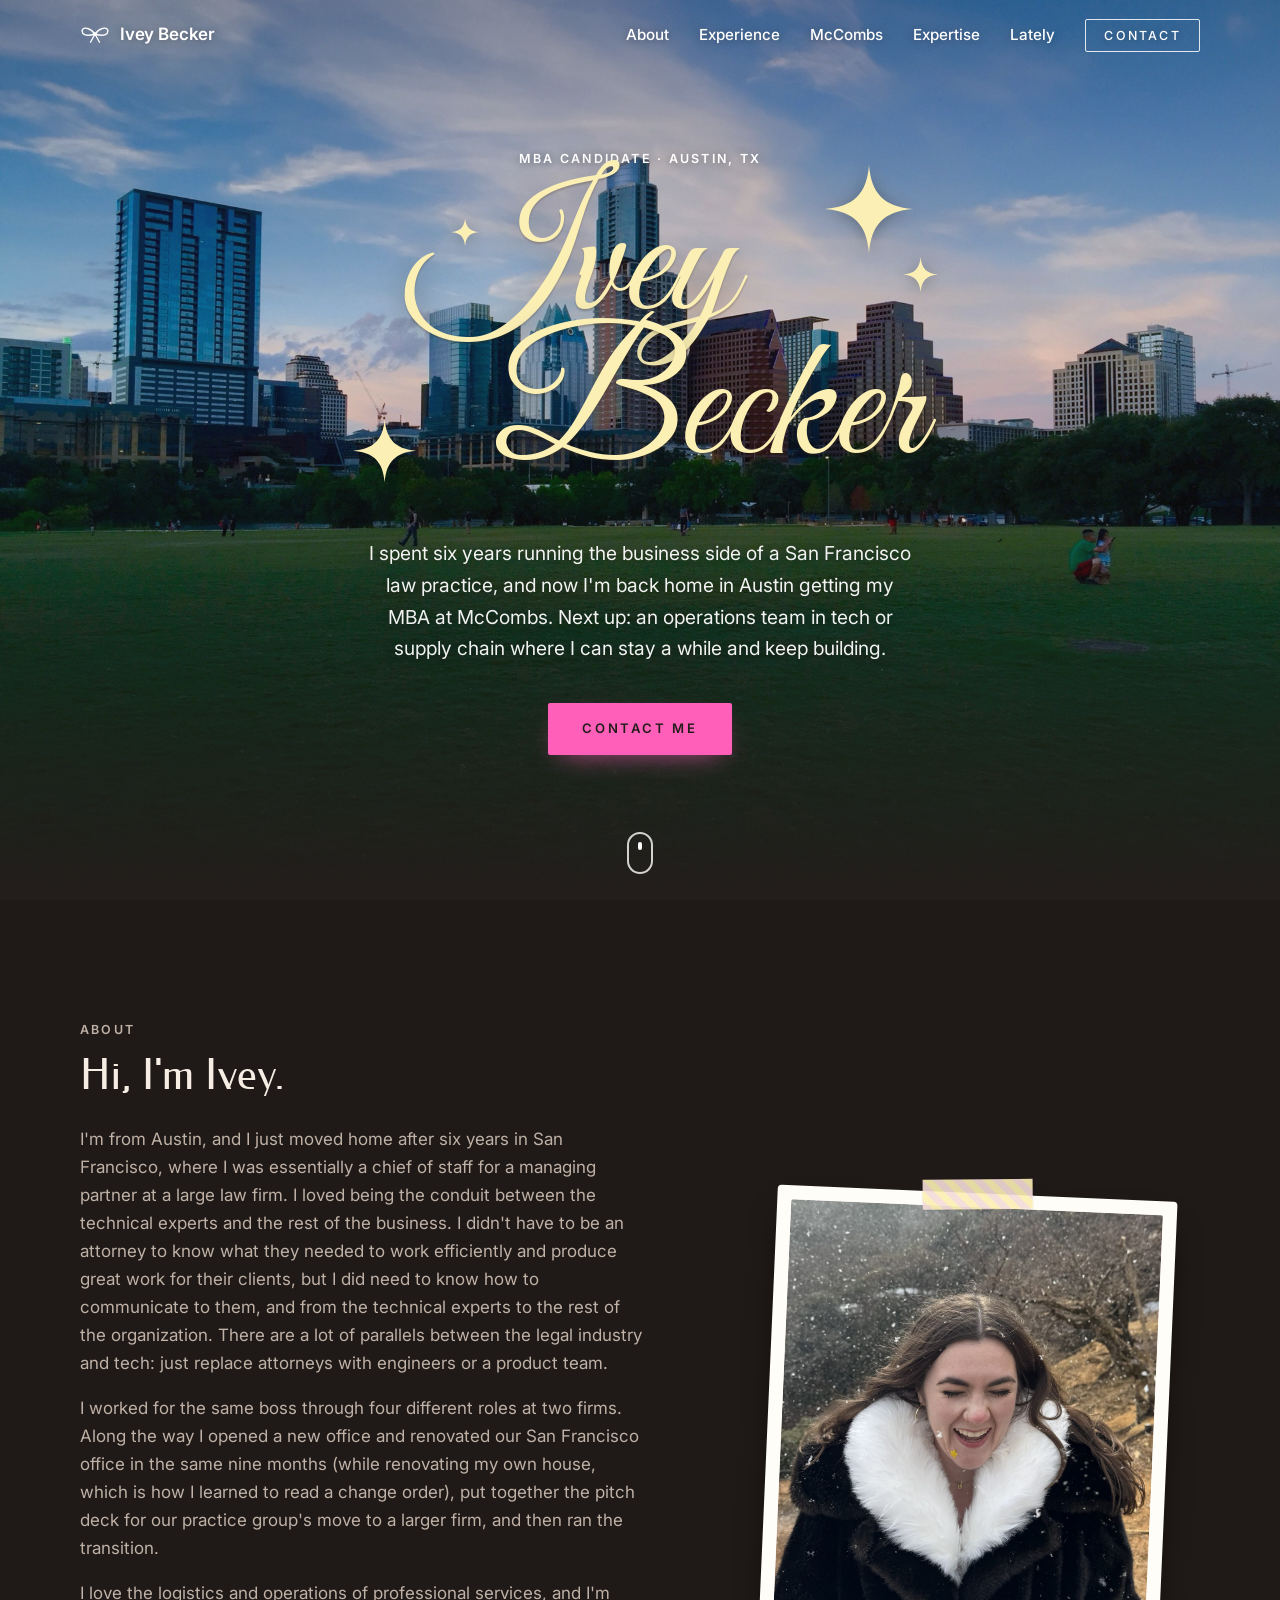
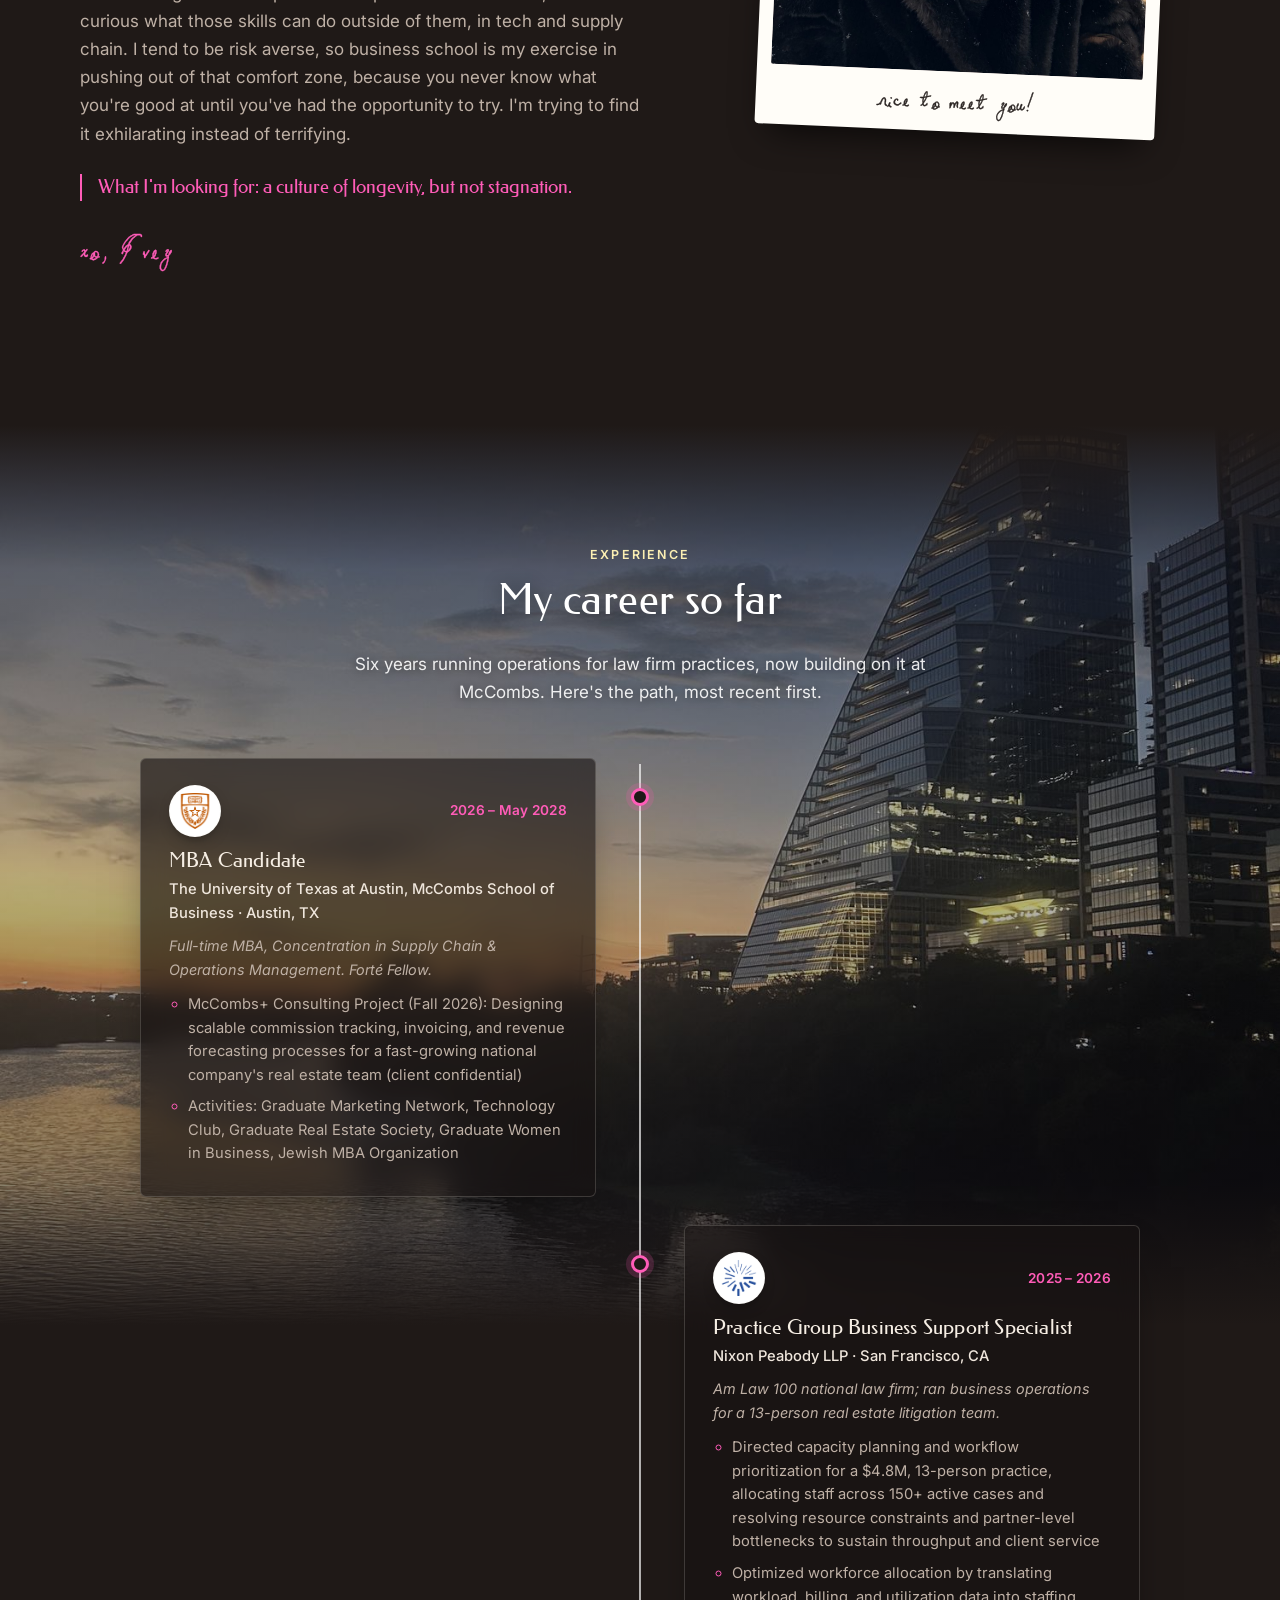
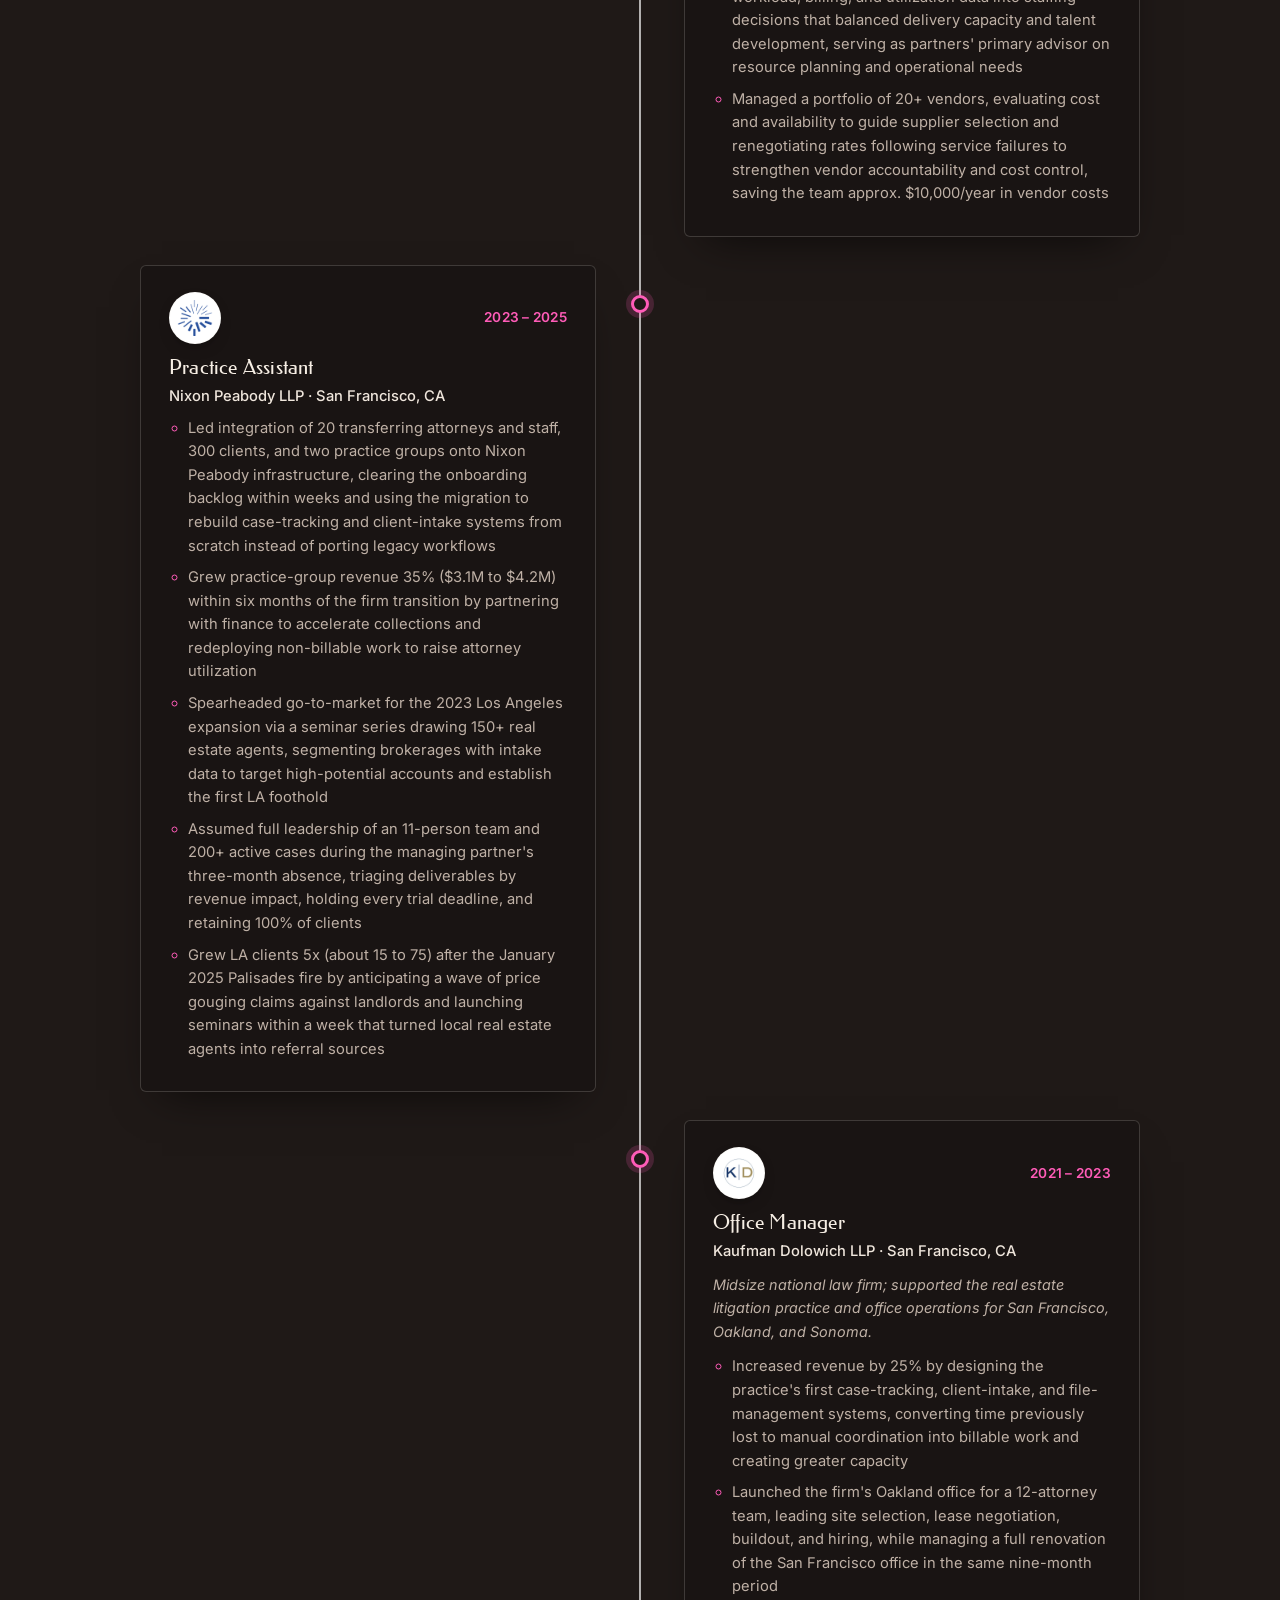
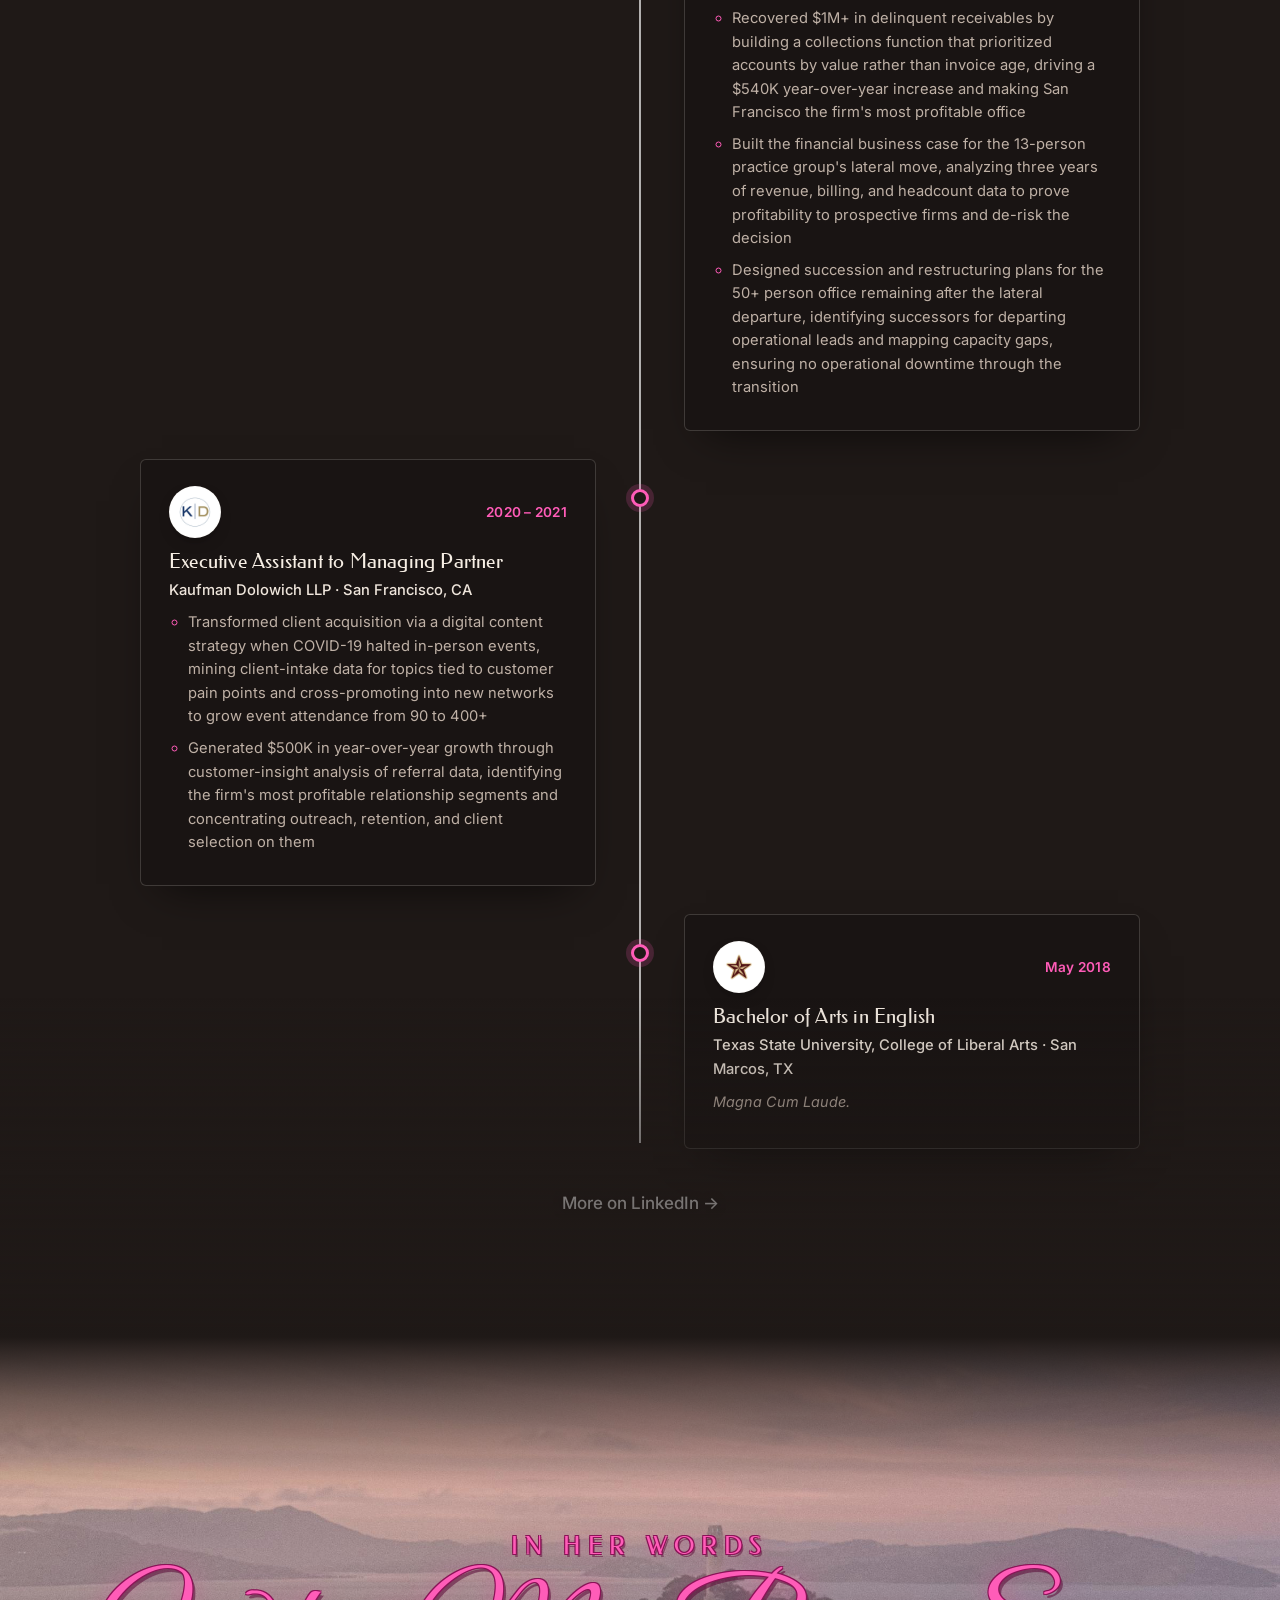
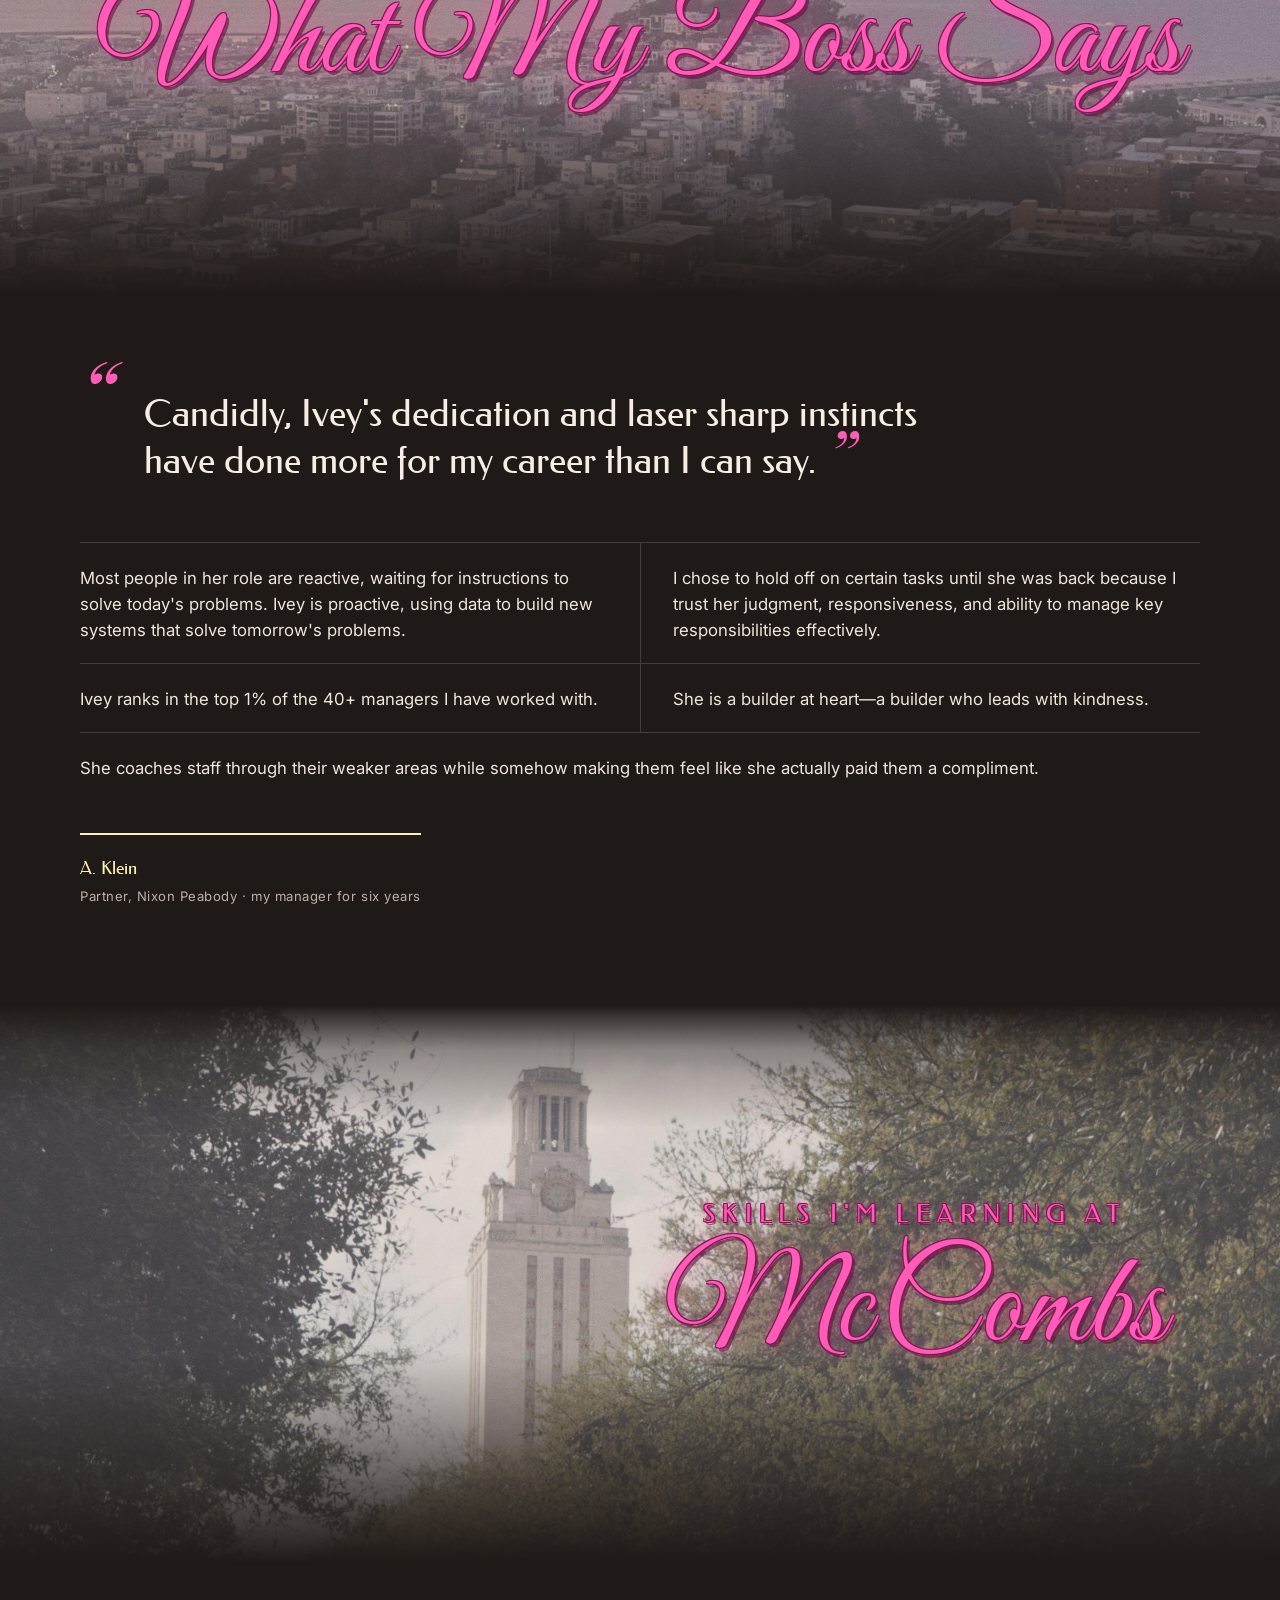
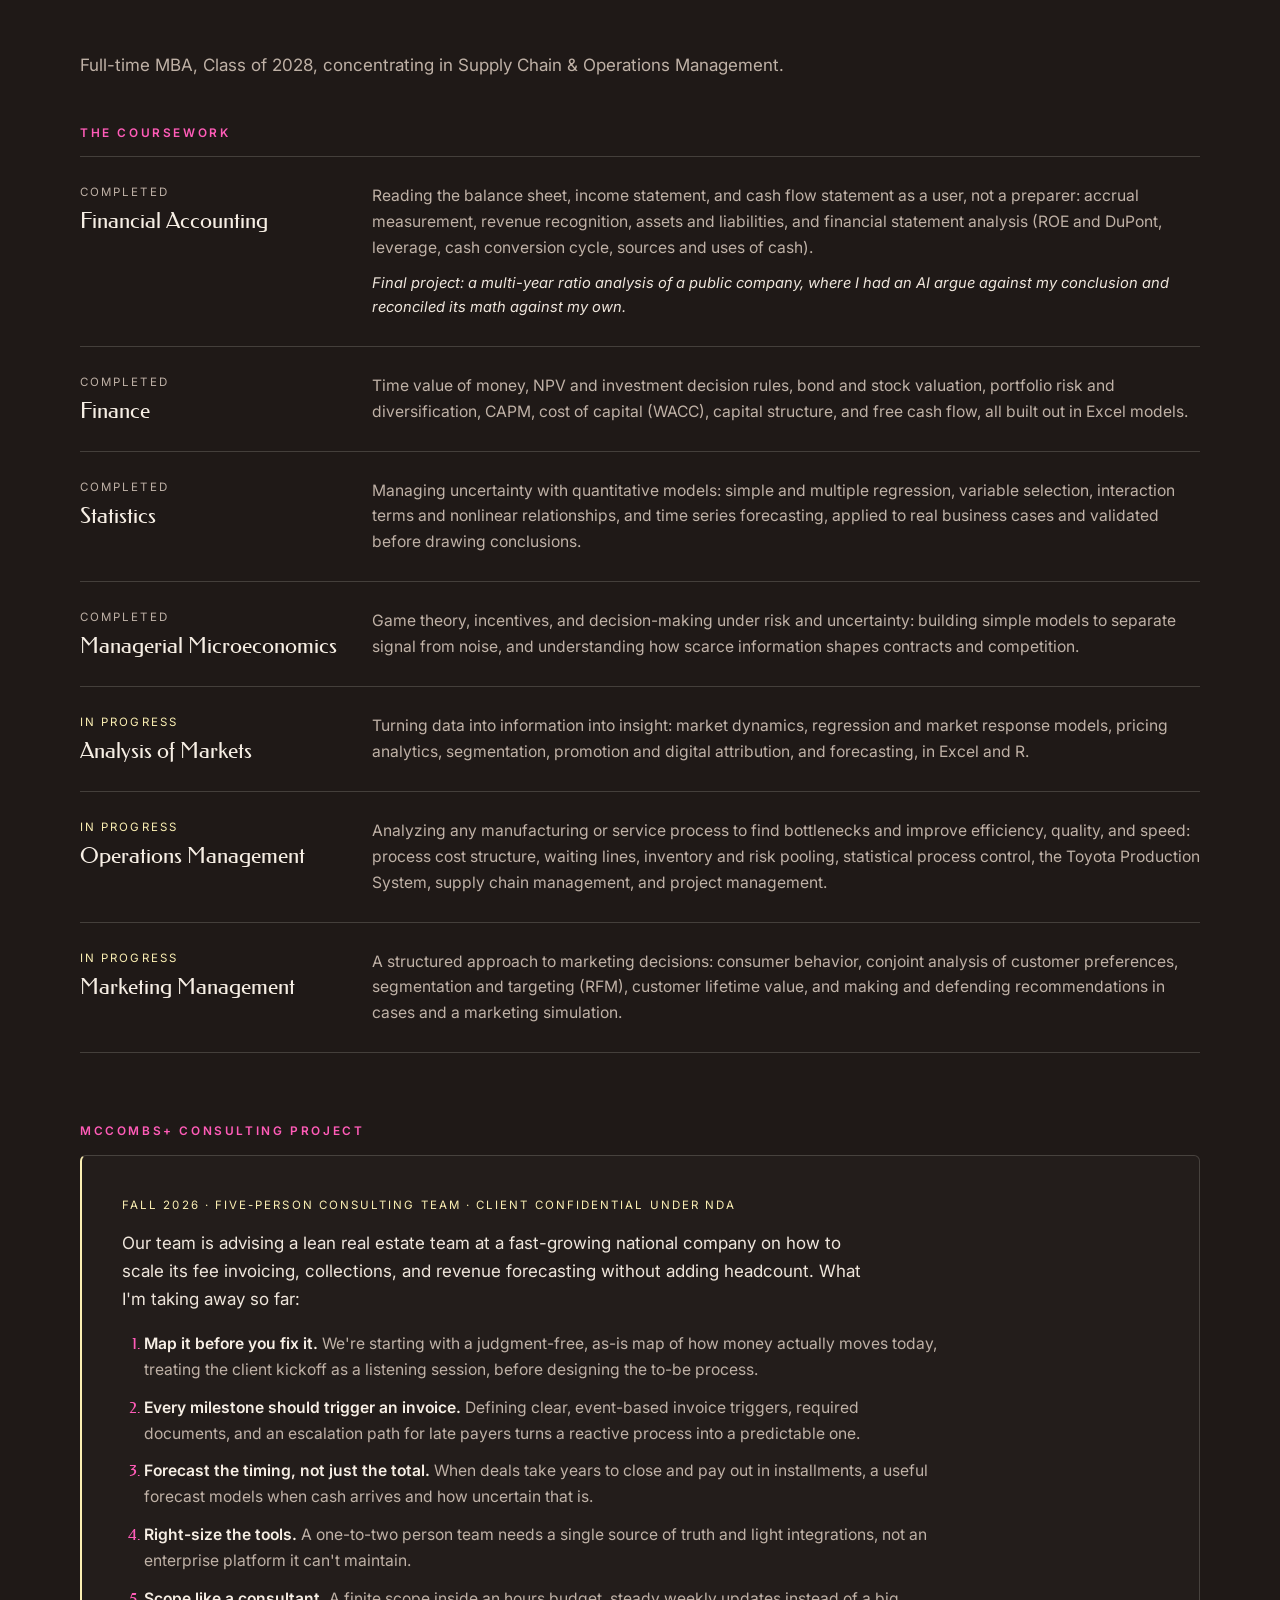
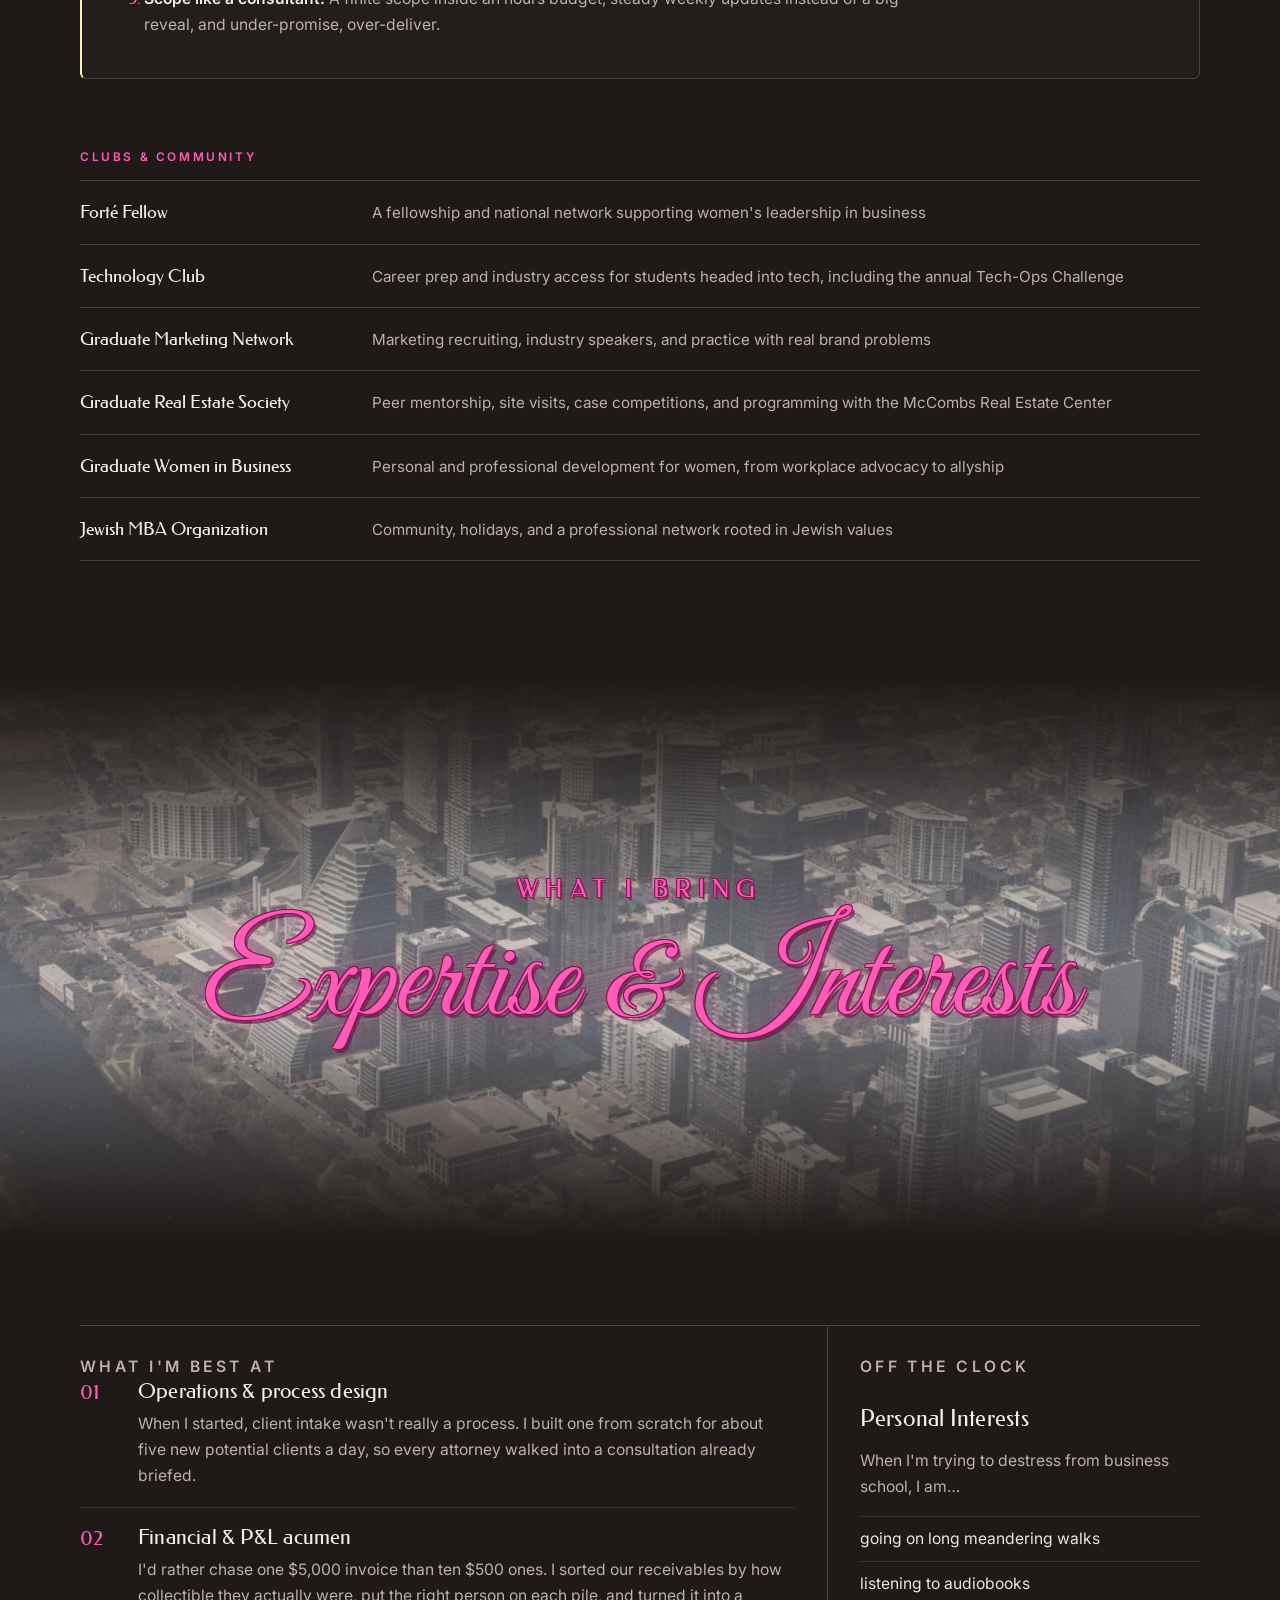
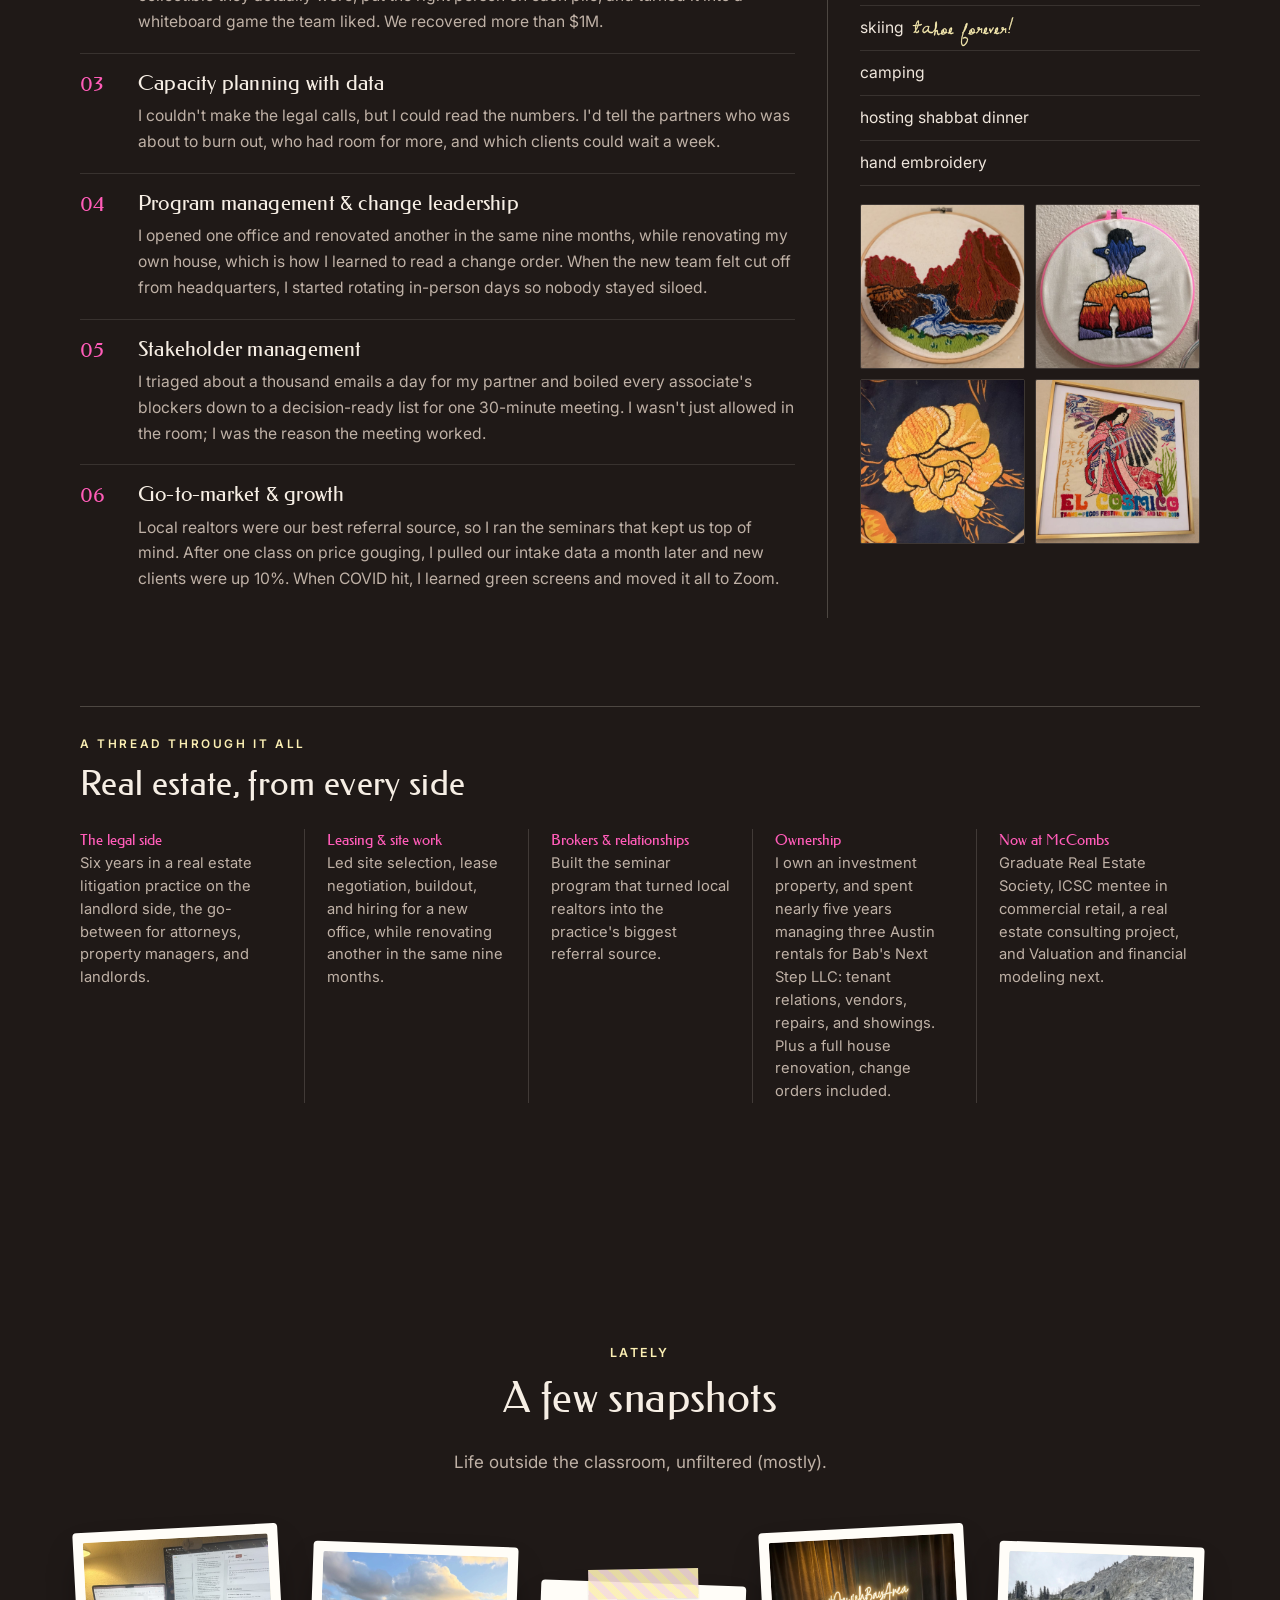
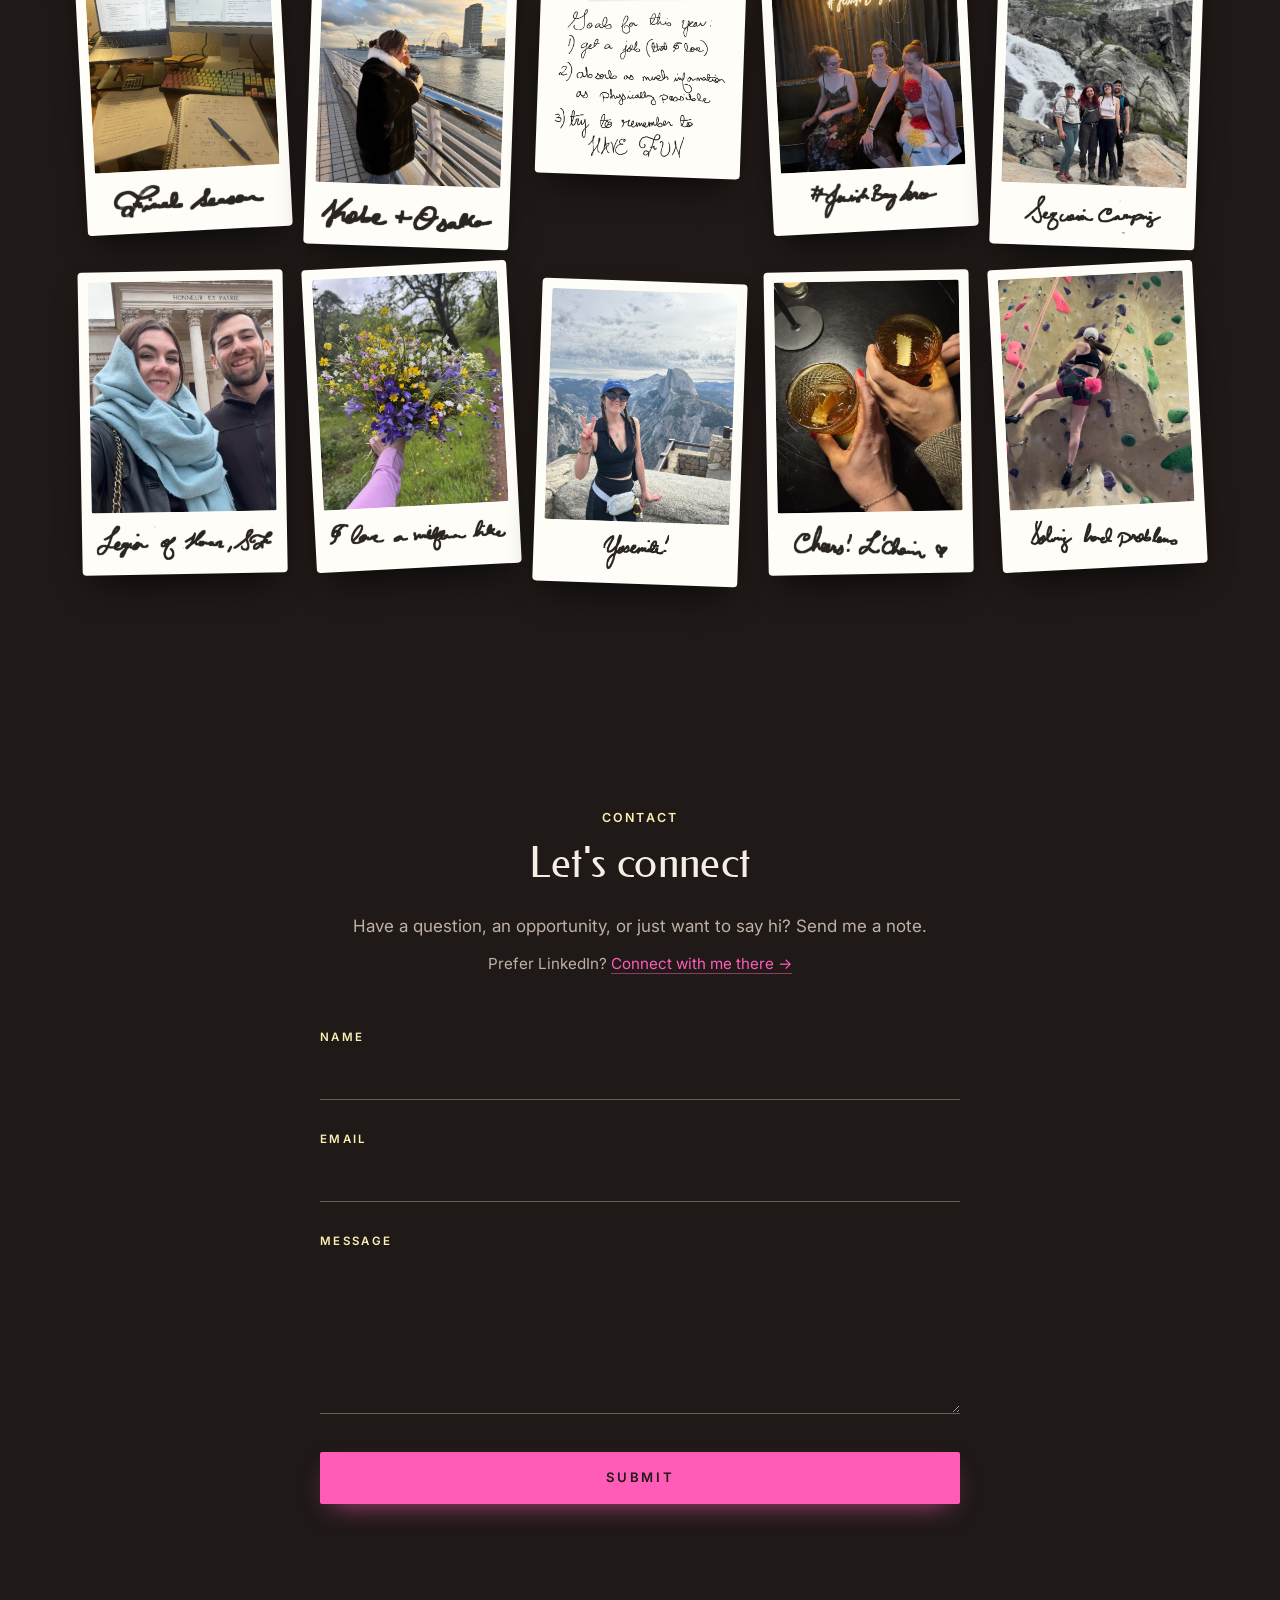
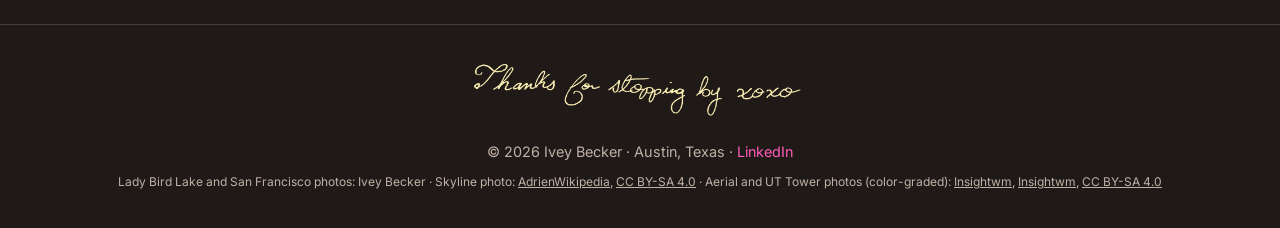
==== commit 188d1ff1: "Credit quotes to A. Klein Co-Authored-By: Claude Opus 5.5 <noreply@anthropic.com>" ====
--- a/index.html
+++ b/index.html
@@ -261,7 +261,7 @@
           </blockquote>
         </div>
 
-        <p class="praise-credit"><span class="praise-name">Ashley Klein</span> Partner, Nixon Peabody · my manager for six years</p>
+        <p class="praise-credit"><span class="praise-name">A. Klein</span> Partner, Nixon Peabody · my manager for six years</p>
       </div>
     </section>
 
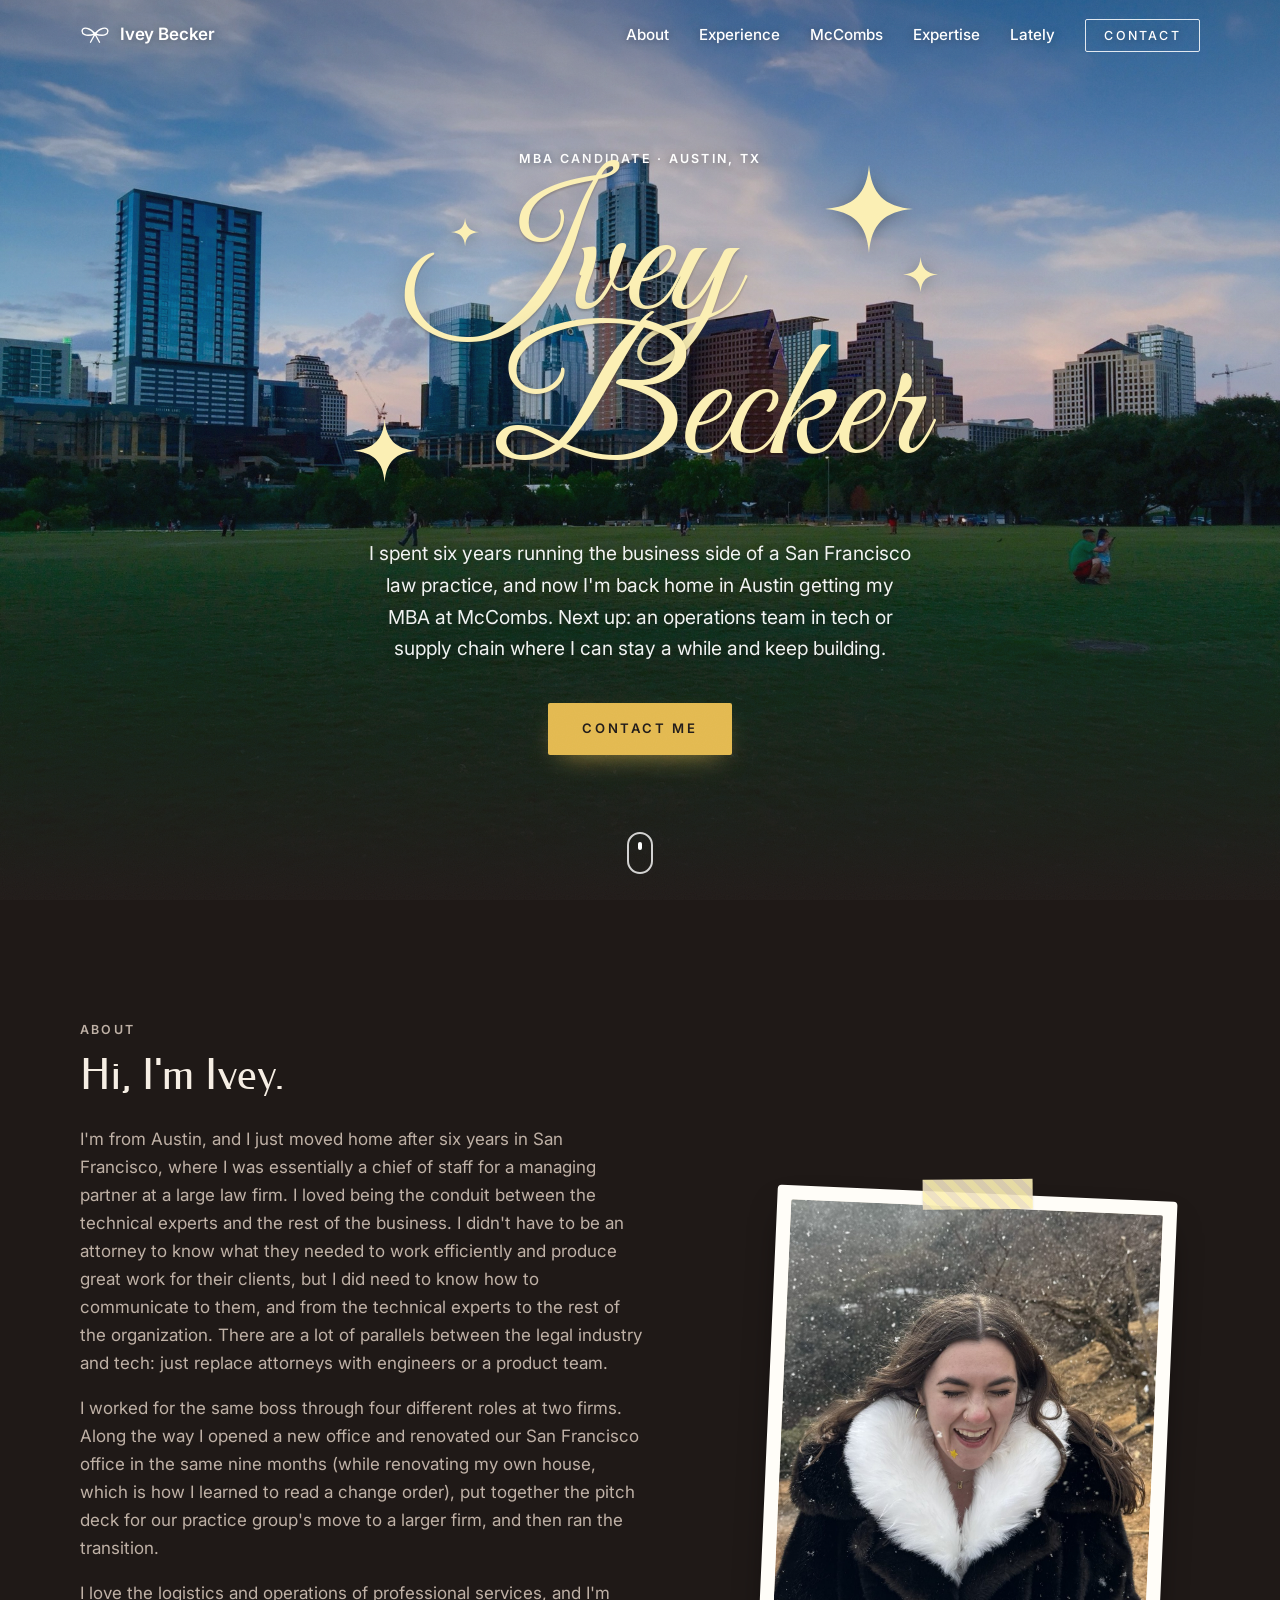
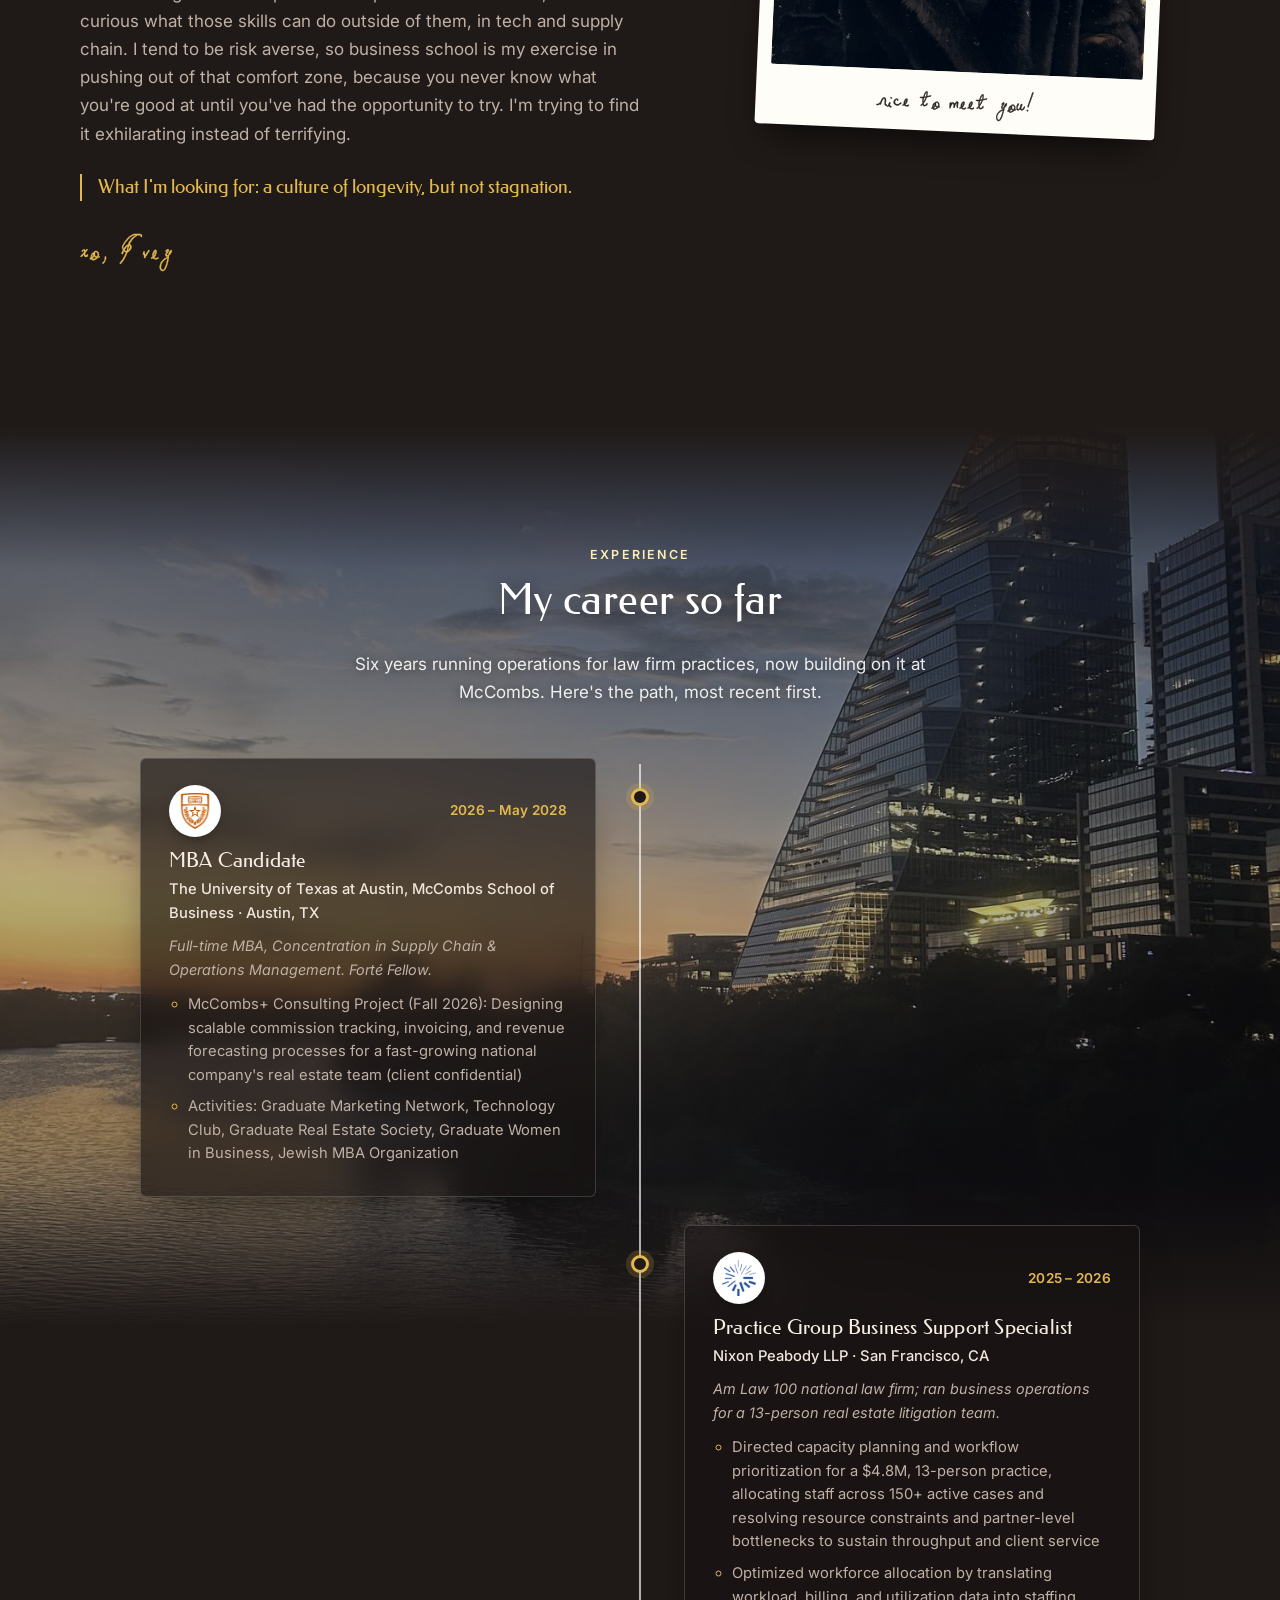
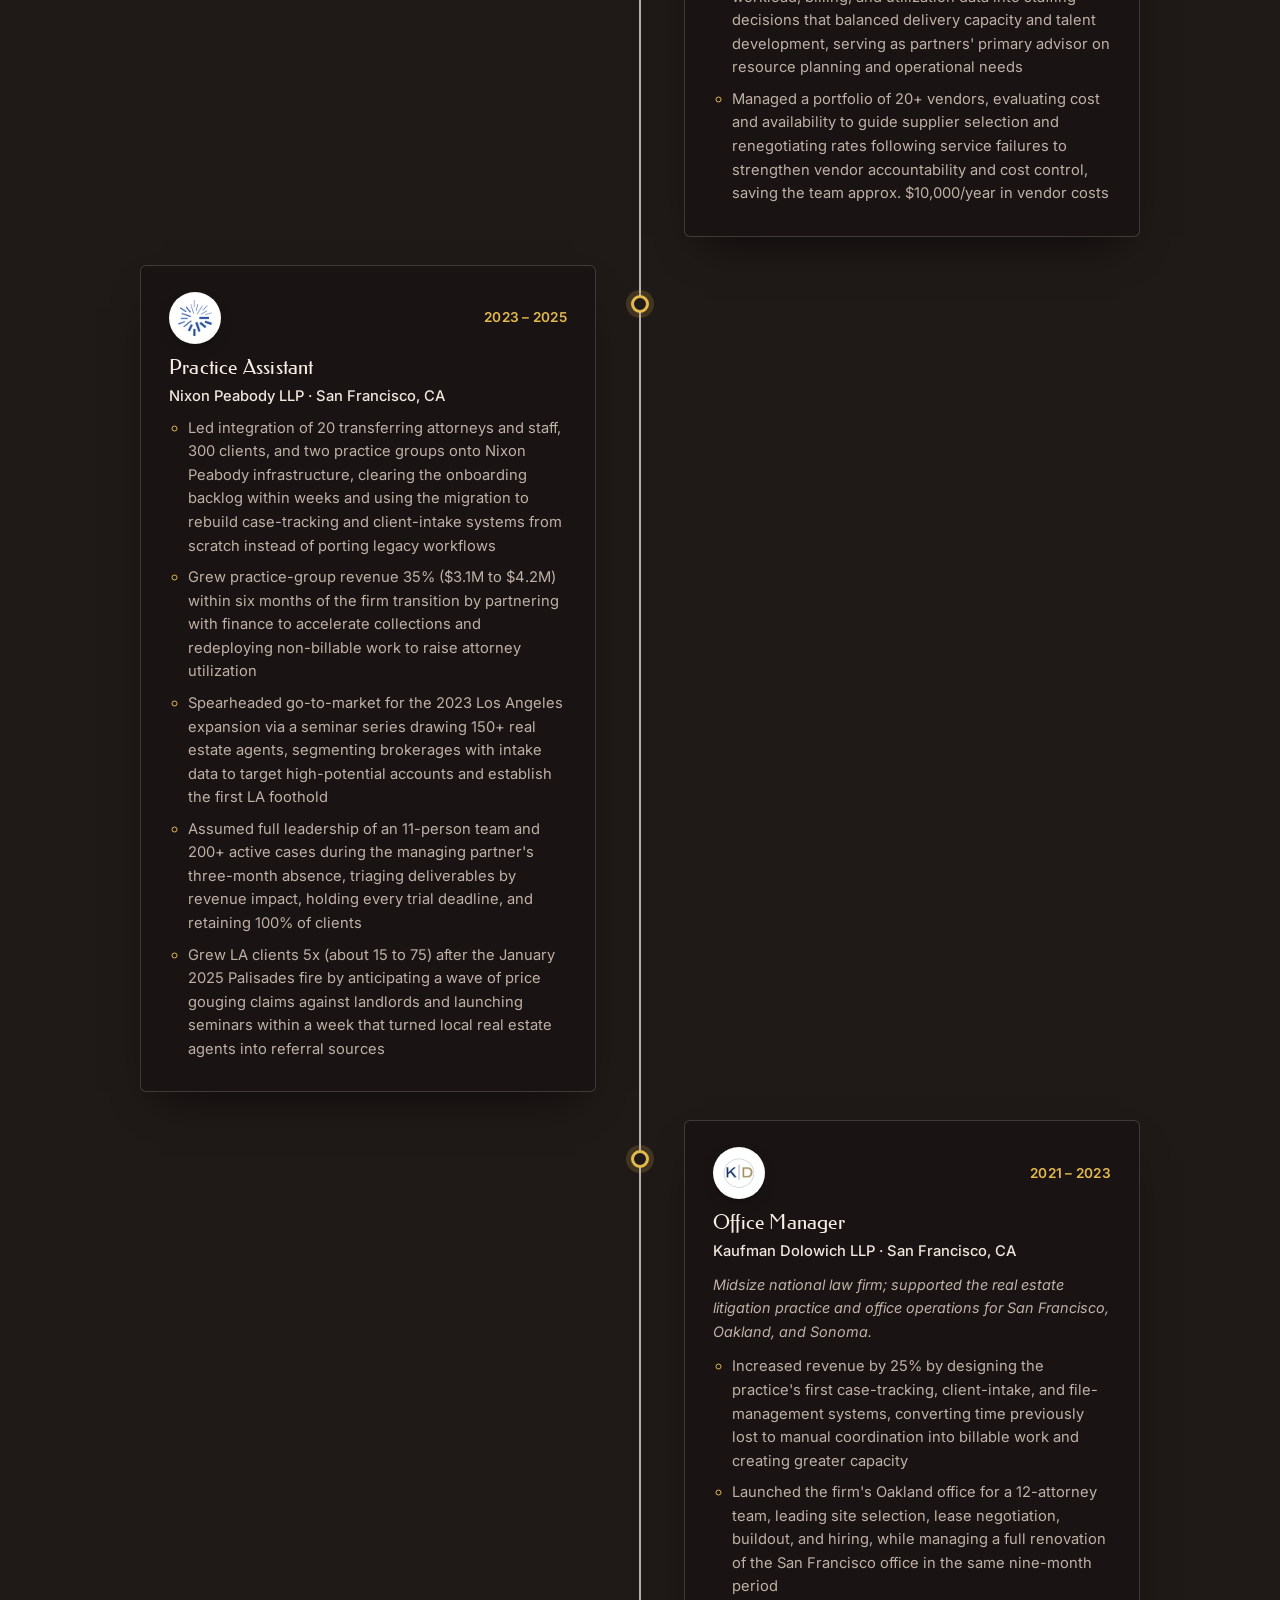
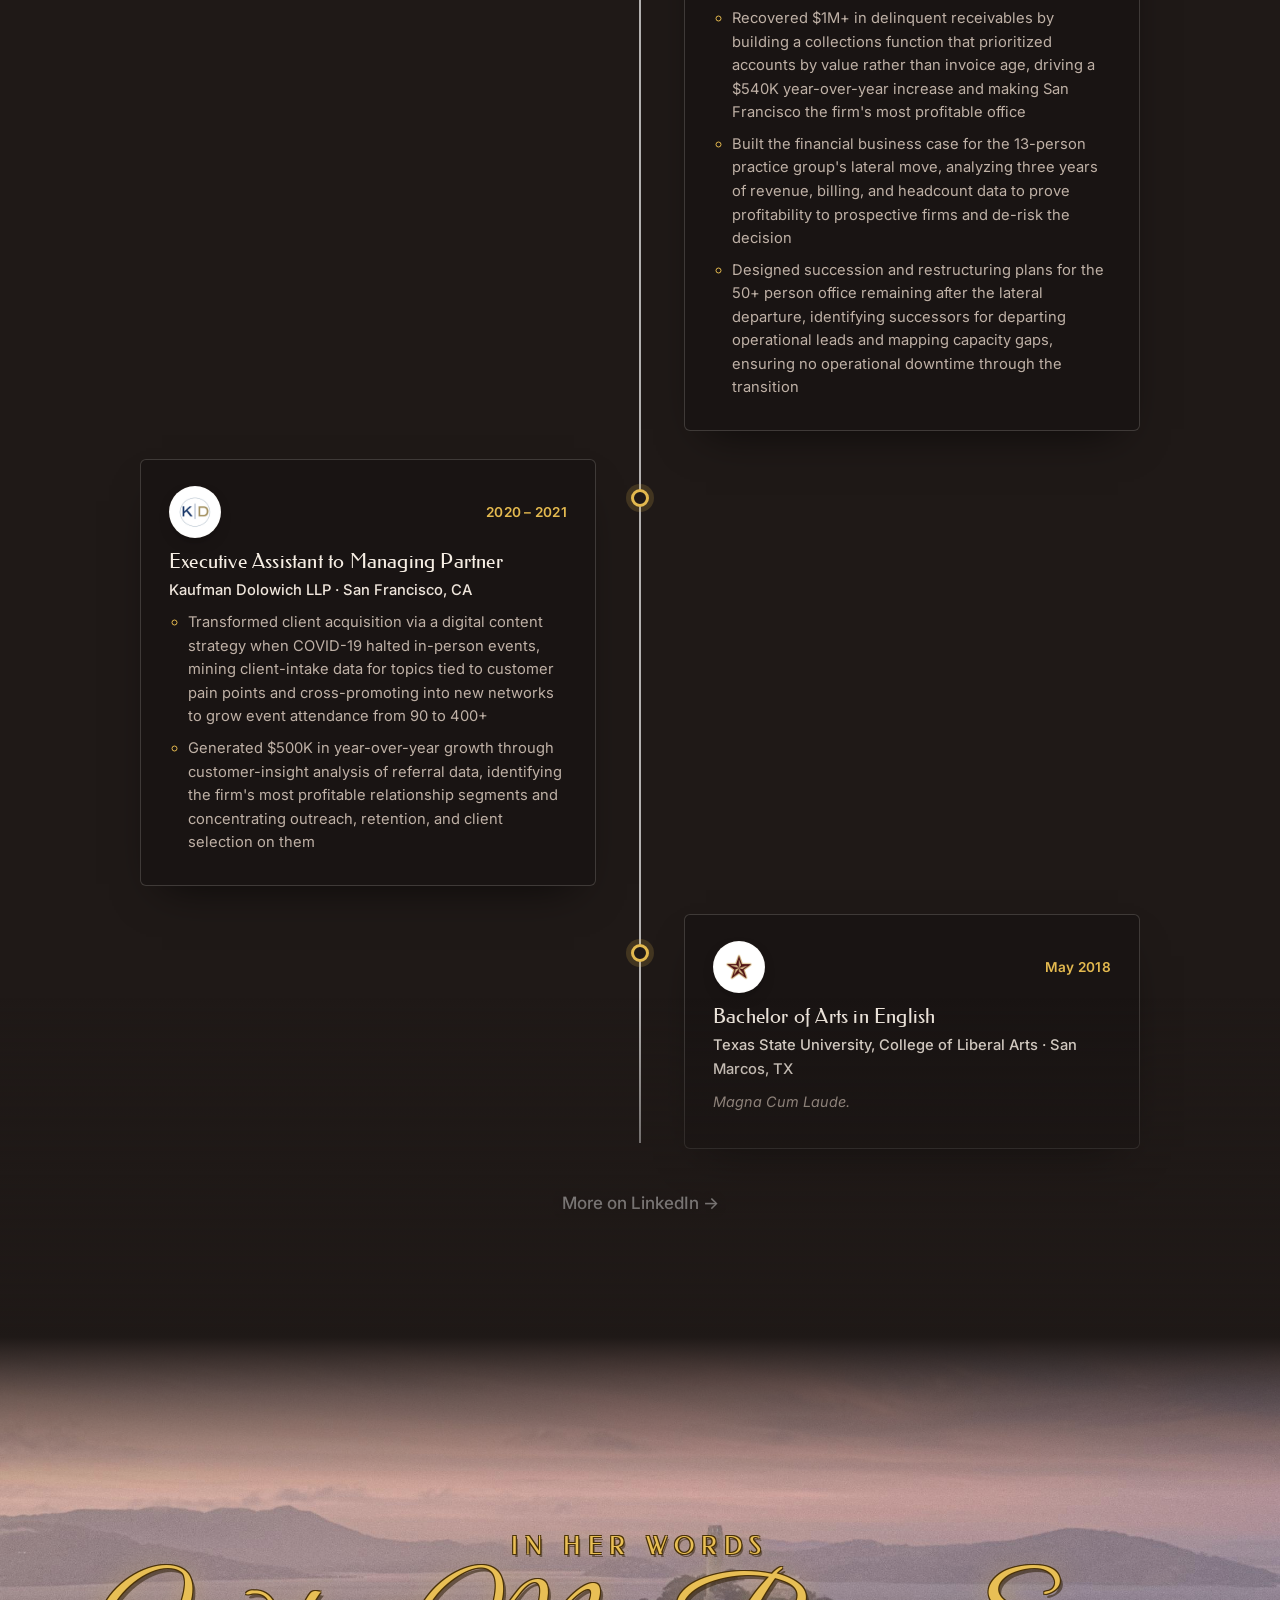
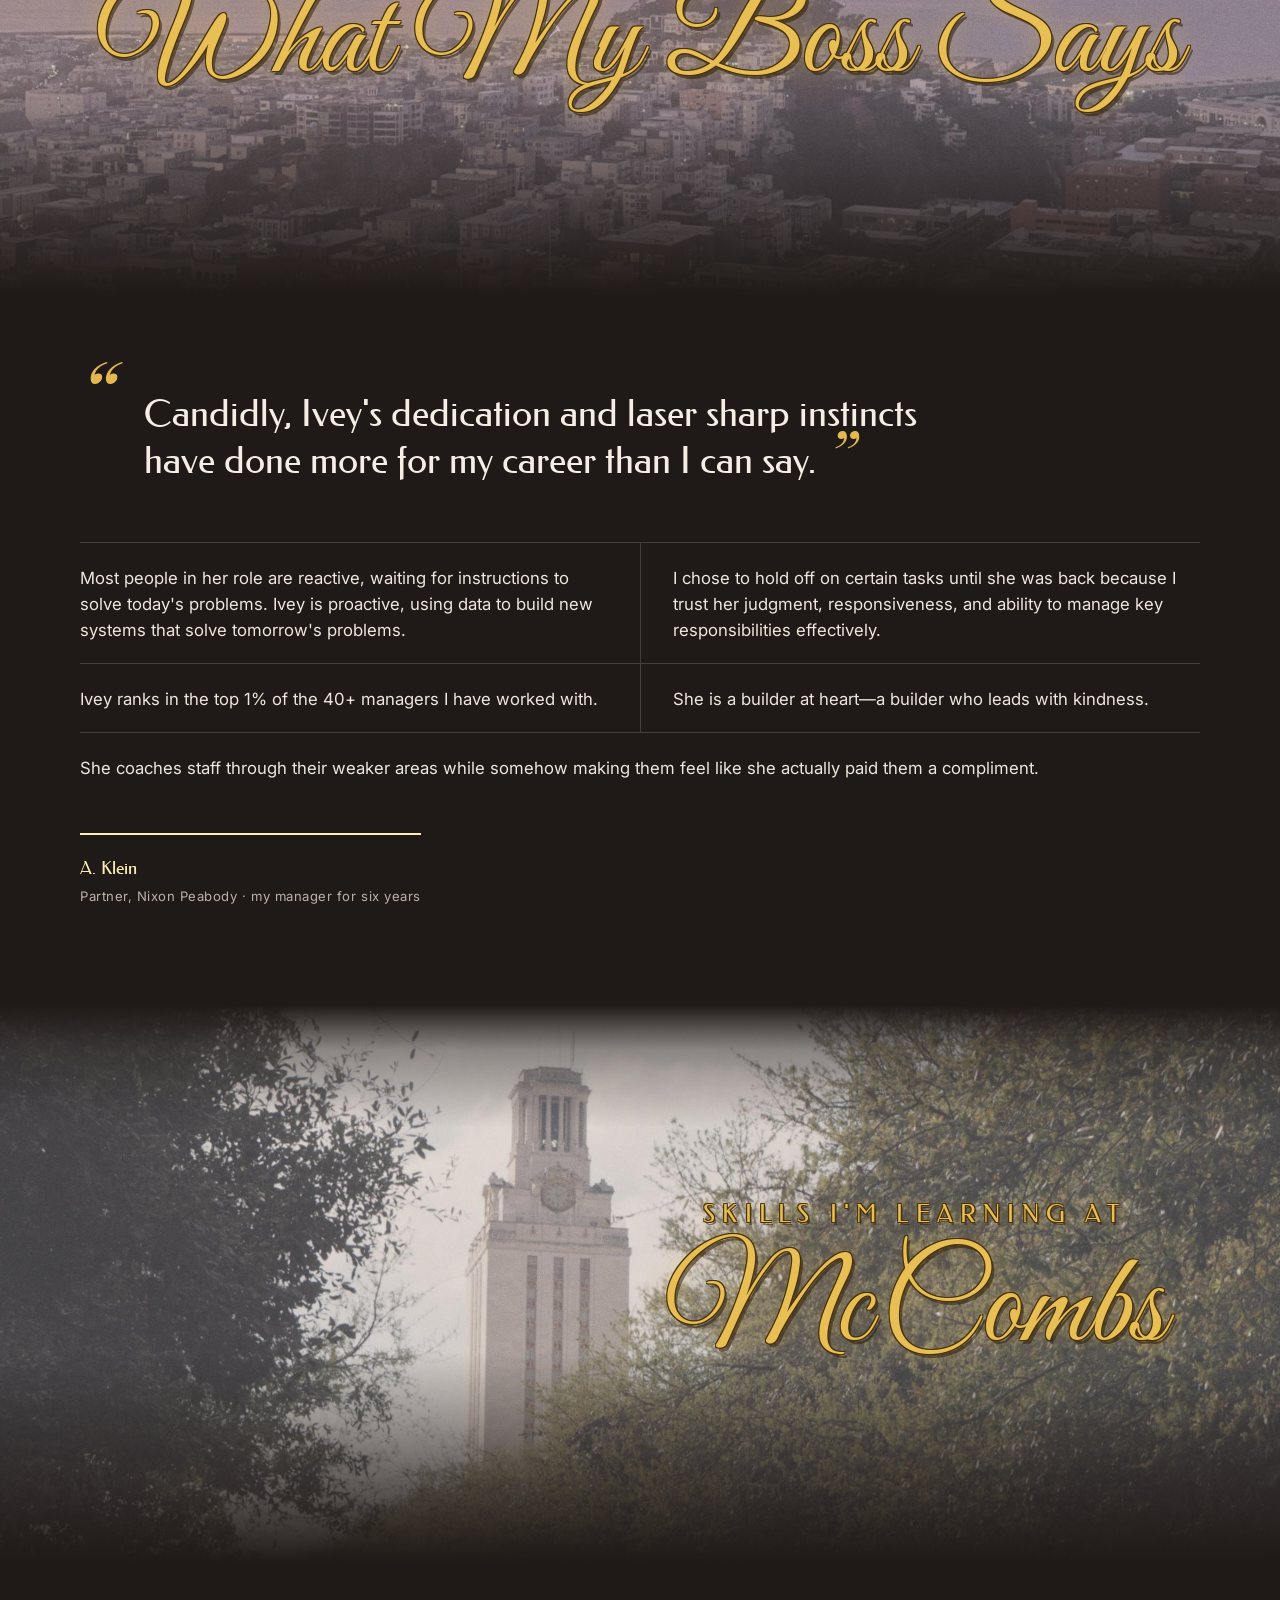
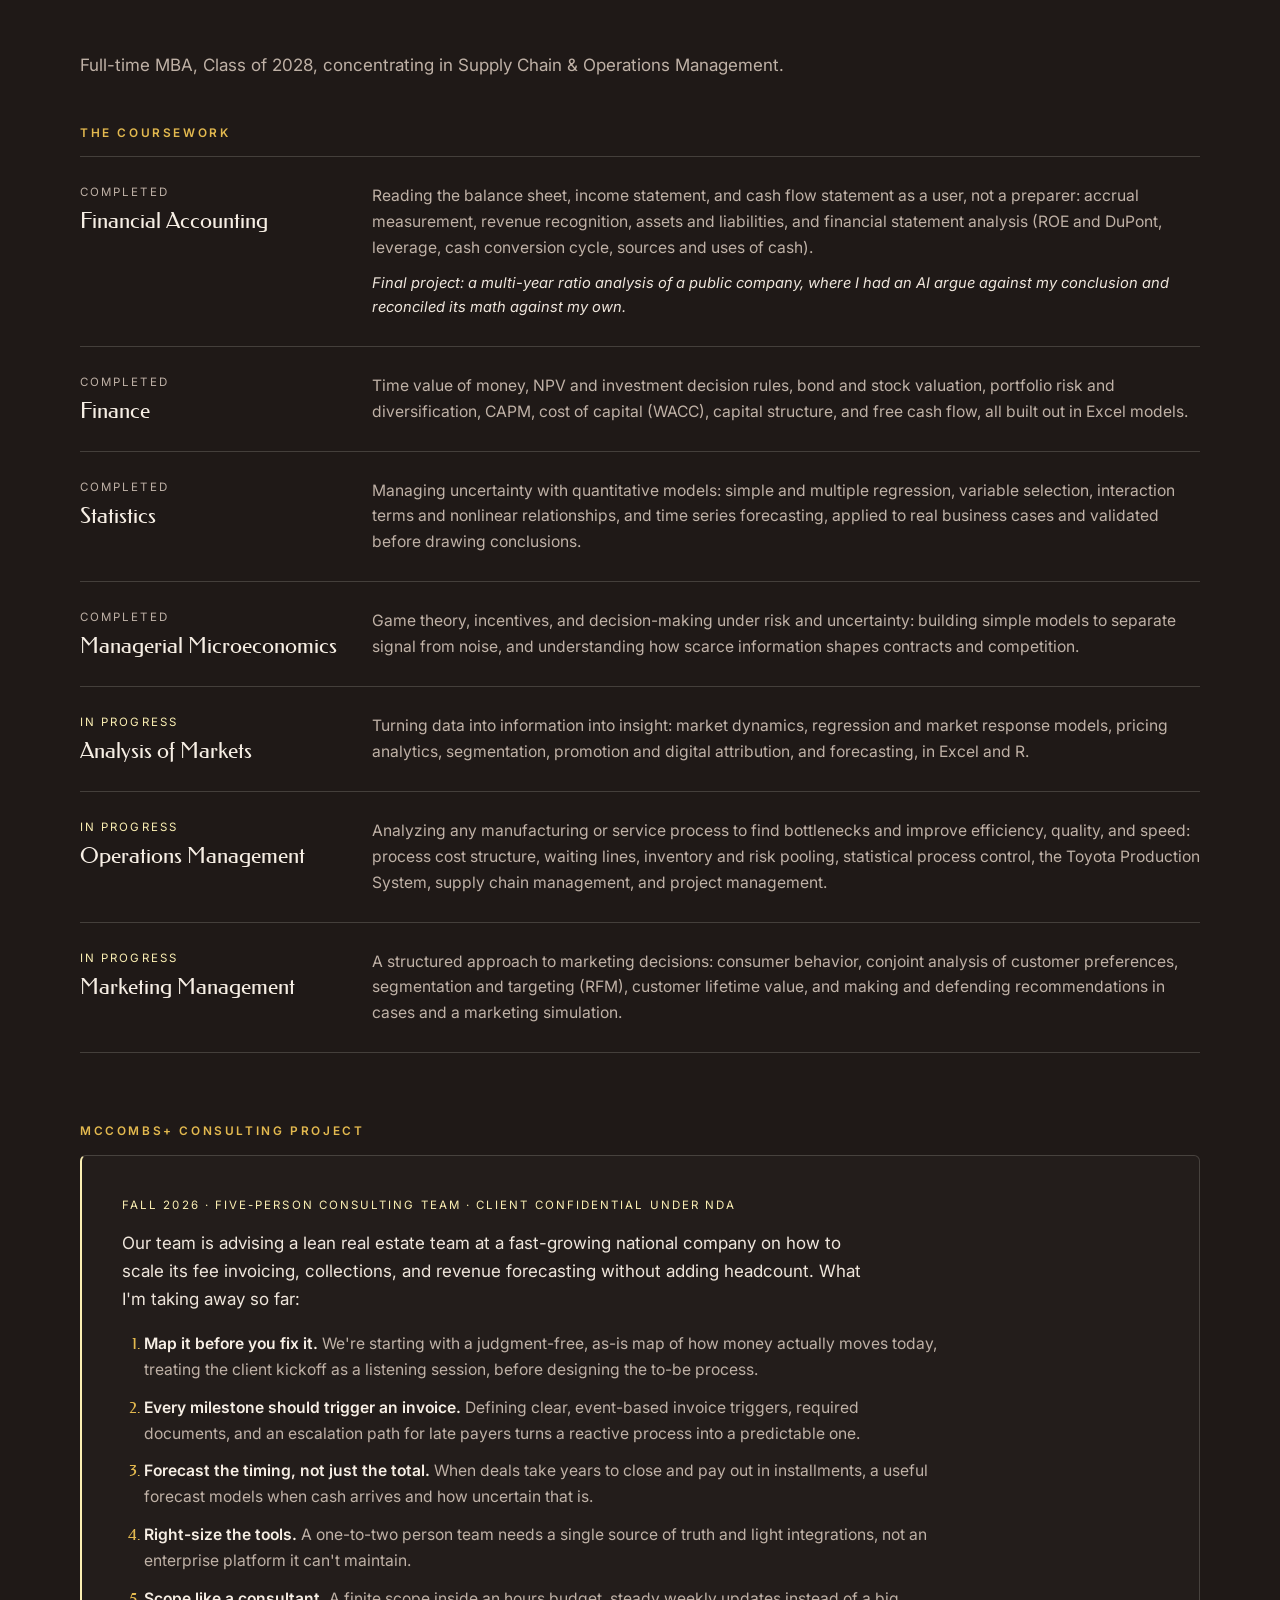
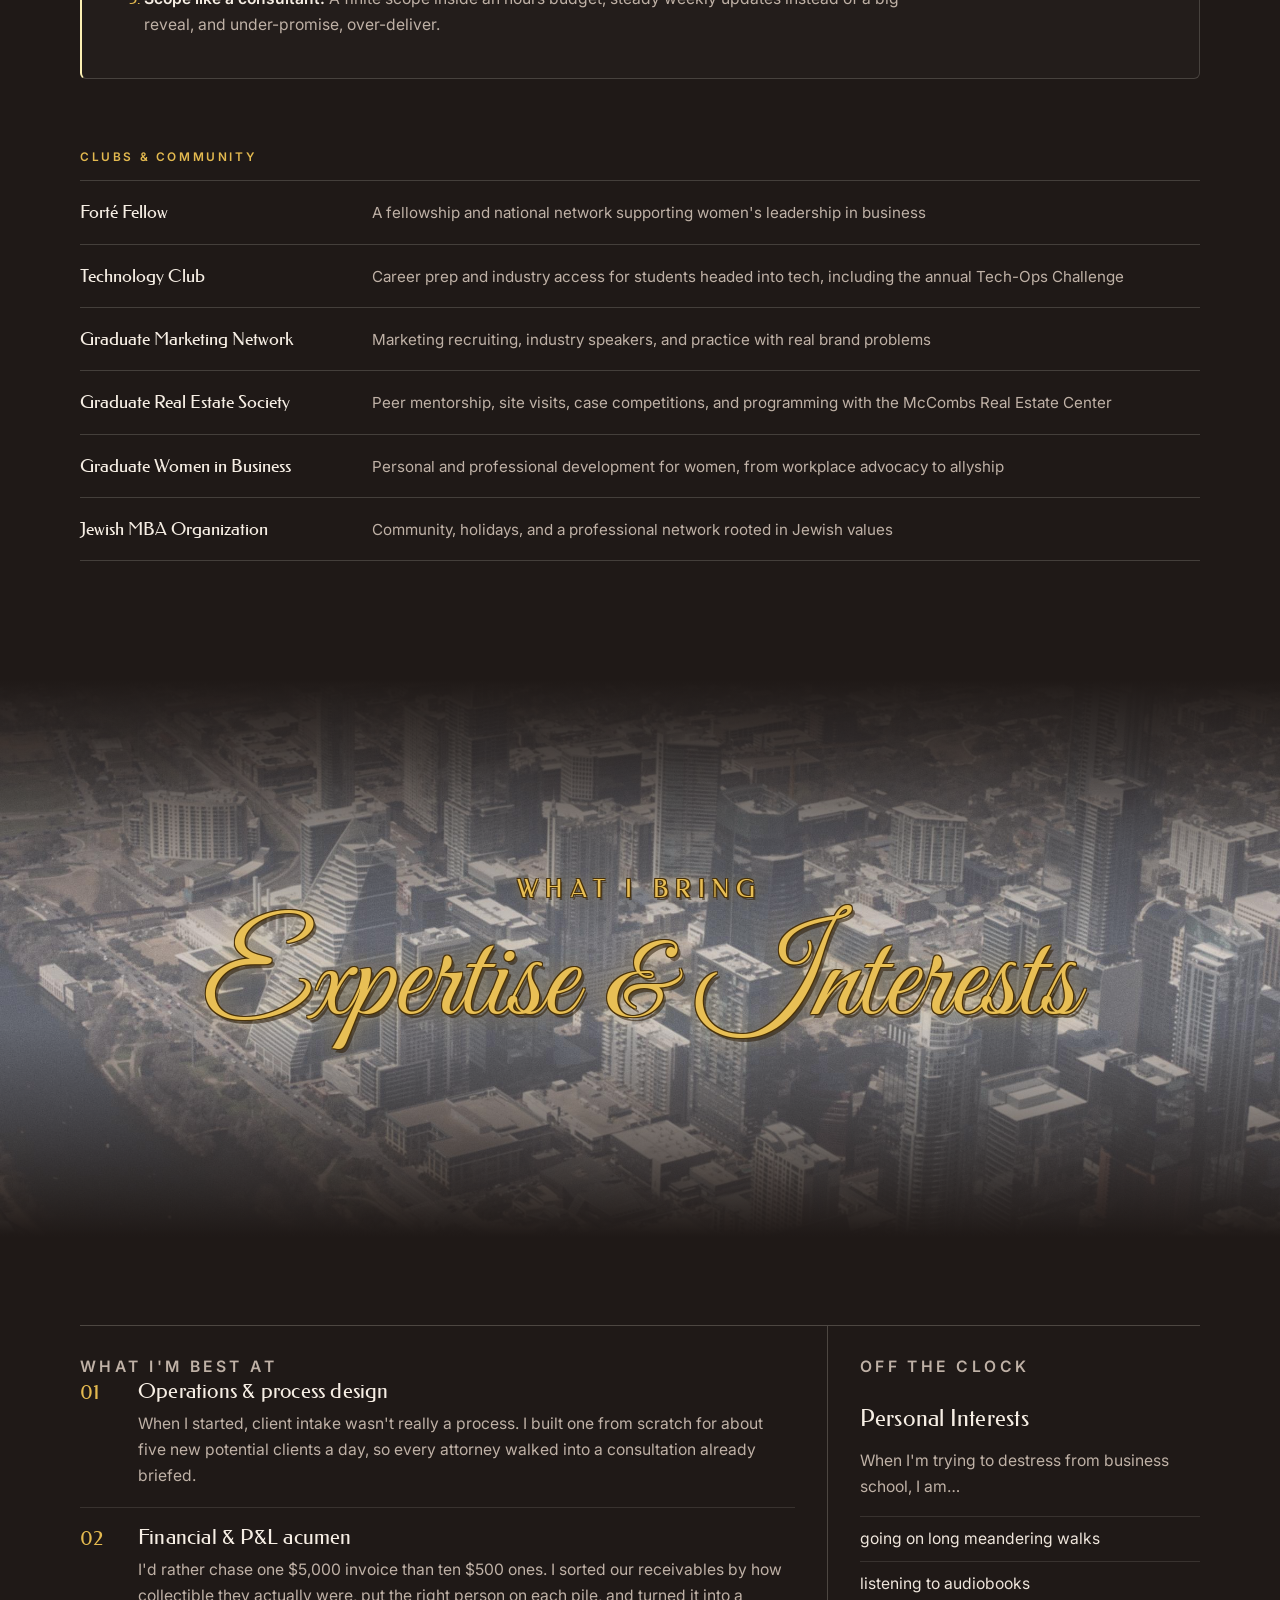
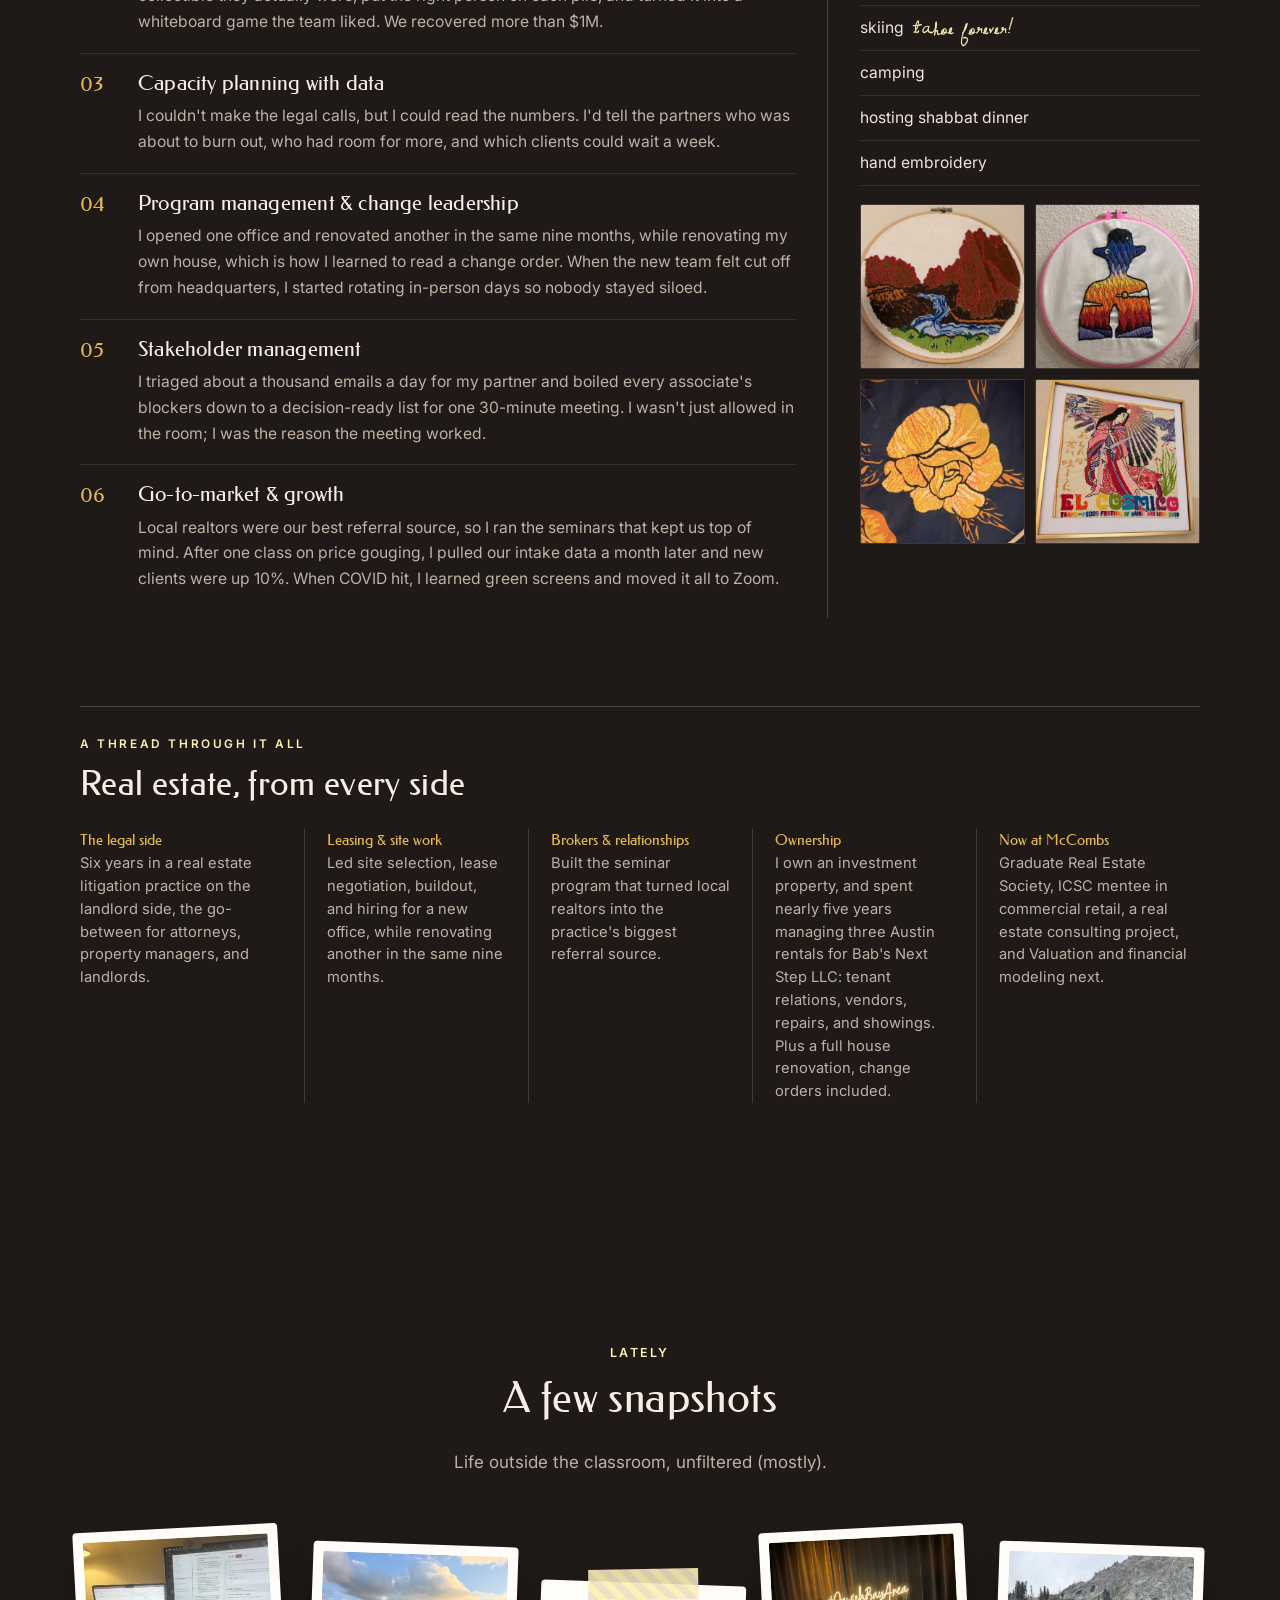
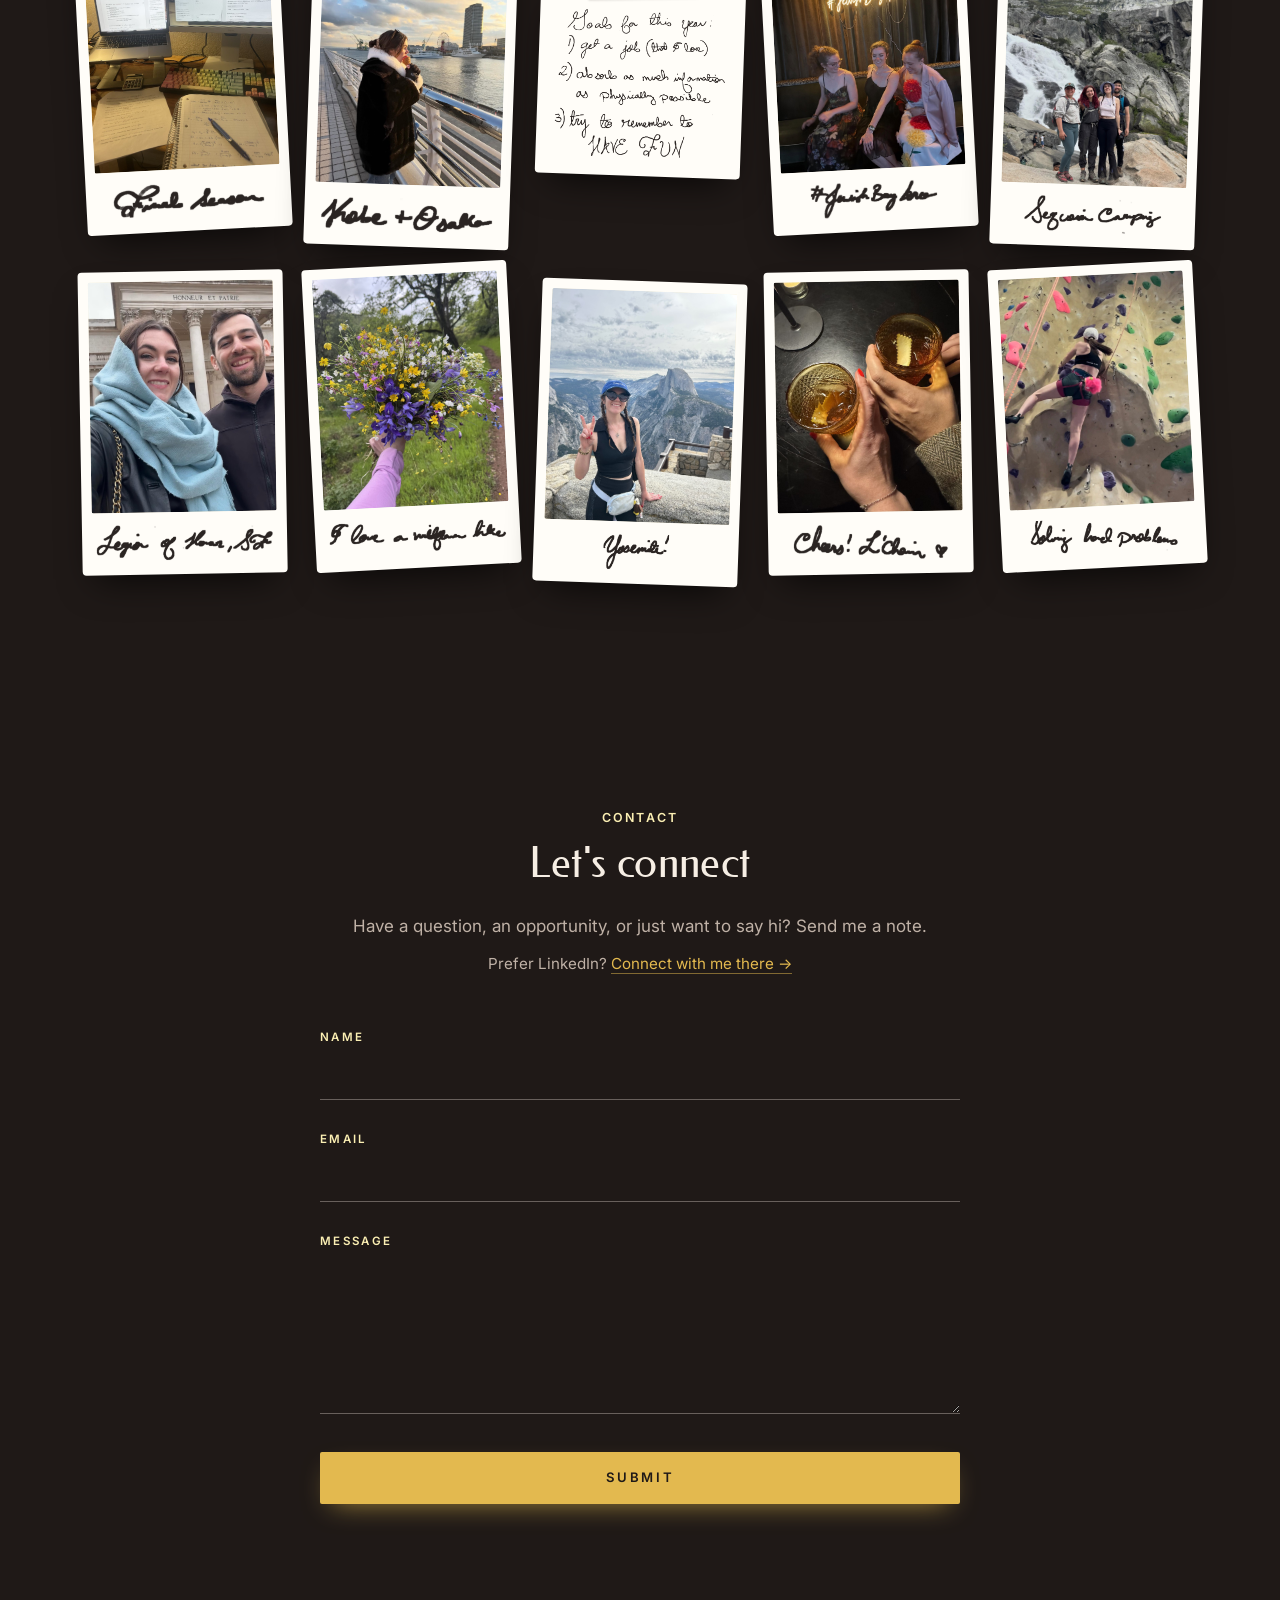
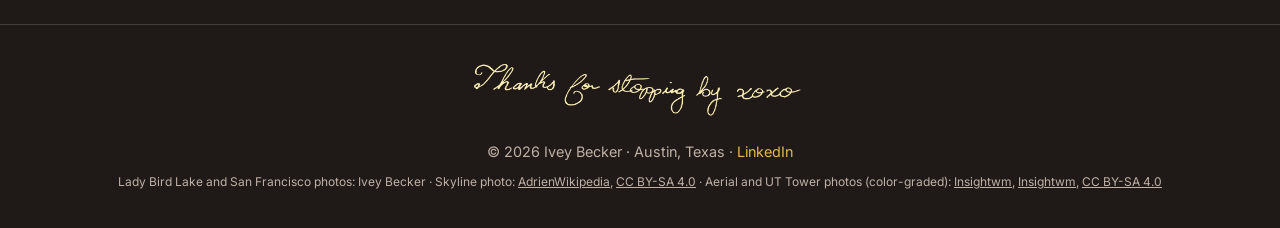
==== commit cfc3fad9: "Preview: replace pink accents with gold Co-Authored-By: Claude Opus 5.5 <noreply@anthropic.com>" ====
--- a/index.html
+++ b/index.html
@@ -10,7 +10,7 @@
   <link rel="preconnect" href="https://fonts.googleapis.com">
   <link rel="preconnect" href="https://fonts.gstatic.com" crossorigin>
   <link href="https://fonts.googleapis.com/css2?family=Caveat:wght@500;600&family=Federo&family=Great+Vibes&family=Inter:wght@300;400;500;600&display=swap" rel="stylesheet">
-  <link rel="stylesheet" href="style.css?v=21">
+  <link rel="stylesheet" href="style.css?v=22">
 </head>
 <body>
 
--- a/style.css
+++ b/style.css
@@ -1,5 +1,5 @@
 /* =========================================================
-   Ivey Becker — moody night-in-Austin film look, hot pink accents,
+   Ivey Becker — moody night-in-Austin film look, gold accents,
    bright flash-photo polaroids and handwriting. Change the colors here and they
    update everywhere.
    ========================================================= */
@@ -14,16 +14,16 @@
   --line: rgba(239, 230, 220, 0.18);  /* hairline borders */
   --paper-ink: #2a2422;   /* text written on paper (captions) */
 
-  --pink: #ff5cb8;        /* hot pink: buttons, links, accents */
-  --pink-hover: #ff85c9;
-  --blush: #f5dcd8;
+  --accent: #e3b94f;      /* gold: buttons, links, accents */
+  --accent-hover: #f0cd72;
+  --blush: #f2e6cf;
   --butter: #f6ecc9;
   --sage: #dfe5d3;
   --sky: #dde8f2;
 
   --gold: #fbefb3;        /* pale butter: small labels + the script name */
-  --credits-pink: #ff5cb8;  /* Rosemary's Baby title pink */
-  --credits-edge: #8a1457;
+  --credits-color: #e8bf55; /* title card script */
+  --credits-edge: #4a3208;
   --radius: 6px;
   --shadow: 0 20px 44px -22px rgba(0, 0, 0, 0.7);
   --snap-shadow: 0 18px 36px -14px rgba(0, 0, 0, 0.75);
@@ -76,17 +76,17 @@
 h3 { font-size: 1.25rem; }
 p  { margin: 0 0 1em; }
 
-a { color: var(--pink); }
+a { color: var(--accent); }
 
 .container { width: min(1120px, 100% - 40px); margin-inline: auto; }
 
 .skip-link {
   position: absolute; left: 12px; top: -60px; z-index: 100;
-  background: var(--pink); color: var(--bg); padding: 10px 16px; border-radius: 4px;
+  background: var(--accent); color: var(--bg); padding: 10px 16px; border-radius: 4px;
 }
 .skip-link:focus { top: 12px; }
 
-:focus-visible { outline: 2px solid var(--pink); outline-offset: 3px; border-radius: 6px; }
+:focus-visible { outline: 2px solid var(--accent); outline-offset: 3px; border-radius: 6px; }
 
 .eyebrow {
   font-size: 0.78rem;
@@ -104,13 +104,13 @@
   display: inline-flex; align-items: center; justify-content: center;
   padding: 15px 34px;
   border: 0; border-radius: 2px;
-  background: var(--pink); color: var(--bg);
+  background: var(--accent); color: var(--bg);
   font: inherit; font-size: 0.82rem; font-weight: 600; letter-spacing: 0.2em; text-transform: uppercase;
   text-decoration: none; cursor: pointer;
-  box-shadow: 0 10px 28px -12px rgba(255, 92, 184, 0.75);
+  box-shadow: 0 10px 28px -12px rgba(227, 185, 79, 0.75);
   transition: background 0.2s, transform 0.2s;
 }
-.btn:hover { background: var(--pink-hover); transform: translateY(-2px); }
+.btn:hover { background: var(--accent-hover); transform: translateY(-2px); }
 .btn:disabled { opacity: 0.6; cursor: wait; transform: none; }
 .btn-block { width: 100%; }
 
@@ -136,7 +136,7 @@
 .site-header:not(.scrolled):not(.menu-open) .bow circle { fill: #fff; }
 .site-header:not(.scrolled):not(.menu-open) .site-nav a:hover { color: var(--gold); }
 .site-header:not(.scrolled):not(.menu-open) .site-nav .nav-cta { border-color: rgba(255, 255, 255, 0.85); }
-.site-header:not(.scrolled):not(.menu-open) .site-nav .nav-cta:hover { background: var(--pink); border-color: var(--pink); color: var(--bg); text-shadow: none; }
+.site-header:not(.scrolled):not(.menu-open) .site-nav .nav-cta:hover { background: var(--accent); border-color: var(--accent); color: var(--bg); text-shadow: none; }
 .site-header:not(.scrolled):not(.menu-open) .burger span { background: #fff; box-shadow: 0 1px 4px rgba(0, 0, 0, 0.3); }
 
 .header-inner { height: var(--header-h); display: flex; align-items: center; justify-content: space-between; }
@@ -145,8 +145,8 @@
   display: inline-flex; align-items: center; gap: 10px;
   font-weight: 600; letter-spacing: -0.01em; color: var(--ink); text-decoration: none;
 }
-.bow { width: 30px; height: 18px; fill: none; stroke: var(--pink); stroke-width: 1.8; stroke-linecap: round; stroke-linejoin: round; }
-.bow circle { fill: var(--pink); stroke: none; }
+.bow { width: 30px; height: 18px; fill: none; stroke: var(--accent); stroke-width: 1.8; stroke-linecap: round; stroke-linejoin: round; }
+.bow circle { fill: var(--accent); stroke: none; }
 
 .site-nav ul { list-style: none; margin: 0; padding: 0; display: flex; align-items: center; gap: 30px; }
 .site-nav a {
@@ -157,18 +157,18 @@
 .site-nav a:not(.nav-cta)::after {
   content: ""; position: absolute; left: 50%; bottom: -8px;
   width: 5px; height: 5px; border-radius: 50%;
-  background: var(--pink); transform: translateX(-50%) scale(0);
+  background: var(--accent); transform: translateX(-50%) scale(0);
   transition: transform 0.2s;
 }
-.site-nav a:hover, .site-nav a.active { color: var(--pink); }
+.site-nav a:hover, .site-nav a.active { color: var(--accent); }
 .site-nav a.active::after { transform: translateX(-50%) scale(1); }
 
 .site-nav .nav-cta {
   padding: 8px 18px; border-radius: 2px;
-  border: 1px solid var(--pink); color: var(--pink);
+  border: 1px solid var(--accent); color: var(--accent);
   font-size: 0.78rem; letter-spacing: 0.18em; text-transform: uppercase;
 }
-.site-nav .nav-cta:hover, .site-nav .nav-cta.active { background: var(--pink); color: var(--bg); }
+.site-nav .nav-cta:hover, .site-nav .nav-cta.active { background: var(--accent); color: var(--bg); }
 
 /* Burger (hidden on desktop) */
 .burger {
@@ -237,7 +237,7 @@
   top: -14px; left: 50%;
   width: 110px; height: 30px;
   transform: translateX(-50%) rotate(-3deg);
-  background: repeating-linear-gradient(45deg, rgba(245, 220, 216, 0.9) 0 7px, rgba(251, 239, 179, 0.9) 7px 14px);
+  background: repeating-linear-gradient(45deg, rgba(236, 222, 190, 0.9) 0 7px, rgba(251, 239, 179, 0.9) 7px 14px);
   box-shadow: 0 1px 2px rgba(42, 36, 34, 0.12);
 }
 
@@ -333,12 +333,12 @@
   font-family: var(--display);
   font-size: 1.2rem;
   line-height: 1.4;
-  color: var(--pink) !important;
-  border-left: 2px solid var(--pink);
+  color: var(--accent) !important;
+  border-left: 2px solid var(--accent);
   padding-left: 16px;
   margin: 1.4em 0 1.2em;
 }
-.signature { font-family: var(--hand); font-size: 1.9rem; color: var(--pink) !important; margin-top: 0.4em; }
+.signature { font-family: var(--hand); font-size: 1.9rem; color: var(--accent) !important; margin-top: 0.4em; }
 
 .about-photo { max-width: 400px; width: 100%; justify-self: center; transform: rotate(2.5deg); padding: 14px 14px 0; }
 .about-photo:hover { transform: rotate(0deg); }
@@ -354,7 +354,7 @@
 .timeline::before {
   content: ""; position: absolute; top: 6px; bottom: 6px; left: 50%;
   width: 2px; transform: translateX(-50%);
-  background-image: radial-gradient(var(--pink) 1.6px, transparent 2px);
+  background-image: radial-gradient(var(--accent) 1.6px, transparent 2px);
   background-size: 2px 12px;
   background-repeat: repeat-y;
   opacity: 0.45;
@@ -371,8 +371,8 @@
 .tl-item::after {
   content: ""; position: absolute; top: 30px; right: -9px;
   width: 18px; height: 18px; border-radius: 50%;
-  background: var(--bg); border: 3px solid var(--pink);
-  box-shadow: 0 0 0 5px rgba(255, 92, 184, 0.15);
+  background: var(--bg); border: 3px solid var(--accent);
+  box-shadow: 0 0 0 5px rgba(227, 185, 79, 0.15);
 }
 .tl-item:nth-child(even)::after { right: auto; left: -9px; }
 
@@ -386,11 +386,11 @@
   box-shadow: var(--shadow);
   transition: transform 0.25s, box-shadow 0.25s, border-color 0.25s;
 }
-/* pink border on hover: the inset ring makes it 2px thick without shifting the layout */
+/* gold border on hover: the inset ring makes it 2px thick without shifting the layout */
 .tl-card:hover {
   transform: translateY(-3px);
-  border-color: var(--pink);
-  box-shadow: inset 0 0 0 1px var(--pink), var(--shadow);
+  border-color: var(--accent);
+  box-shadow: inset 0 0 0 1px var(--accent), var(--shadow);
 }
 .tl-top { display: flex; align-items: center; justify-content: space-between; gap: 12px; margin-bottom: 12px; }
 .tl-badge {
@@ -402,14 +402,14 @@
   overflow: hidden;
 }
 .tl-badge img { width: 72%; height: 72%; object-fit: contain; }
-.tl-date { margin: 0; font-size: 0.85rem; font-weight: 600; color: var(--pink); letter-spacing: 0.02em; }
+.tl-date { margin: 0; font-size: 0.85rem; font-weight: 600; color: var(--accent); letter-spacing: 0.02em; }
 .tl-card h3 { margin-bottom: 0.25em; }
 .tl-org { font-size: 0.92rem; font-weight: 500; color: var(--ink); margin-bottom: 0.6em; }
 .tl-card li { color: #d4c8be; }
 .tl-desc { font-size: 0.9rem; color: var(--muted); font-style: italic; margin-bottom: 0.8em; }
 .tl-card ul { margin: 0; padding-left: 1.1em; }
 .tl-card li { font-size: 0.92rem; color: var(--muted); line-height: 1.6; margin-bottom: 0.55em; }
-.tl-card li::marker { color: var(--pink); }
+.tl-card li::marker { color: var(--accent); }
 .tl-more { text-align: center; margin: 40px 0 0; }
 .tl-more a { font-weight: 500; text-decoration: none; }
 .tl-more a:hover { text-decoration: underline; }
@@ -441,7 +441,7 @@
   background-image: radial-gradient(rgba(255, 255, 255, 0.95) 1.6px, transparent 2px);
   opacity: 0.7;
 }
-.exp-photo .tl-item::after { background: var(--bg); border-color: var(--pink); box-shadow: 0 0 0 5px rgba(255, 92, 184, 0.18); }
+.exp-photo .tl-item::after { background: var(--bg); border-color: var(--accent); box-shadow: 0 0 0 5px rgba(227, 185, 79, 0.18); }
 .exp-photo .tl-more a { color: #fff; text-shadow: 0 1px 8px rgba(0, 0, 0, 0.5); }
 
 /* What my boss says: pull quotes, no cards */
@@ -466,7 +466,7 @@
   font-family: "Great Vibes", cursive;
   font-size: clamp(5rem, 10vw, 8rem);
   line-height: 1;
-  color: var(--pink);
+  color: var(--accent);
 }
 /* closing quote mark, inline at the end of the lead quote */
 .praise-lead p::after {
@@ -476,7 +476,7 @@
   line-height: 0;
   vertical-align: -0.2em;
   margin-left: 0.06em;
-  color: var(--pink);
+  color: var(--accent);
 }
 .praise-lead p {
   margin: 0;
@@ -517,7 +517,7 @@
 .mc-label {
   font-family: "Euphemia UCAS", "Euphemia", "Inter", sans-serif;
   font-size: 0.74rem; font-weight: 600; letter-spacing: 0.22em; text-transform: uppercase;
-  color: var(--pink); margin: clamp(48px, 7vw, 72px) 0 0;
+  color: var(--accent); margin: clamp(48px, 7vw, 72px) 0 0;
 }
 .mc-label:first-of-type { margin-top: 0; }
 
@@ -544,7 +544,7 @@
 .mc-project-intro { color: var(--ink); max-width: 760px; }
 .mc-takeaways { margin: 18px 0 0; padding-left: 1.3em; display: grid; gap: 12px; max-width: 820px; }
 .mc-takeaways li { color: var(--muted); font-size: 0.98rem; }
-.mc-takeaways li::marker { color: var(--pink); font-family: var(--display); }
+.mc-takeaways li::marker { color: var(--accent); font-family: var(--display); }
 .mc-takeaways strong { color: var(--ink-strong); font-weight: 600; }
 
 .mc-clubs { list-style: none; margin: 16px 0 0; padding: 0; border-top: 1px solid var(--line); }
@@ -599,11 +599,11 @@
   font-size: clamp(1.05rem, 2.2vw, 1.5rem);
   letter-spacing: 0.3em;
   text-transform: uppercase;
-  color: var(--credits-pink);
+  color: var(--credits-color);
   text-shadow:
     1px 1px 0 var(--credits-edge), -1px -1px 0 var(--credits-edge),
     1px -1px 0 var(--credits-edge), -1px 1px 0 var(--credits-edge),
-    2px 3px 0 rgba(90, 10, 55, 0.5), 0 0 12px rgba(255, 70, 170, 0.5);
+    2px 3px 0 rgba(45, 30, 8, 0.5), 0 0 12px rgba(232, 191, 85, 0.5);
 }
 .credits-title {
   margin: 0;
@@ -612,15 +612,15 @@
   font-size: clamp(3.4rem, 10vw, 8rem);
   line-height: 1;
   letter-spacing: 0;
-  color: var(--credits-pink);
-  /* thin dark-magenta edge + soft glow, like 60s optical-printer titles */
+  color: var(--credits-color);
+  /* thin dark-bronze edge + soft glow, like 60s optical-printer titles */
   text-shadow:
     1px 1px 0 var(--credits-edge),
     -1px -1px 0 var(--credits-edge),
     1px -1px 0 var(--credits-edge),
     -1px 1px 0 var(--credits-edge),
-    3px 4px 0 rgba(90, 10, 55, 0.55),
-    0 0 24px rgba(255, 70, 170, 0.5);
+    3px 4px 0 rgba(45, 30, 8, 0.55),
+    0 0 24px rgba(232, 191, 85, 0.5);
 }
 .credits-and { font-size: 0.8em; padding: 0 0.08em; }
 
@@ -661,7 +661,7 @@
   padding: 18px 0; border-top: 1px solid rgba(239, 230, 220, 0.12);
 }
 .skill-list li:first-child { border-top: 0; padding-top: 0; }
-.skill-no { font-family: var(--display); font-size: 1.3rem; color: var(--pink); line-height: 1.2; }
+.skill-no { font-family: var(--display); font-size: 1.3rem; color: var(--accent); line-height: 1.2; }
 .ex-skills h3 { font-size: 1.3rem; margin-bottom: 0.35em; }
 .ex-skills p { margin: 0; }
 .ex-list { list-style: none; margin: 4px 0 0; padding: 0; }
@@ -692,7 +692,7 @@
 .re-list li:first-child { padding-left: 0; }
 .re-list li:last-child { padding-right: 0; }
 .re-list li + li { border-left: 1px solid rgba(239, 230, 220, 0.16); }
-.re-angle { margin: 0 0 8px; font-family: var(--display); font-size: 1.1rem; color: var(--pink) !important; }
+.re-angle { margin: 0 0 8px; font-family: var(--display); font-size: 1.1rem; color: var(--accent) !important; }
 .re-list p { margin: 0; color: var(--muted); font-size: 0.92rem; line-height: 1.55; }
 
 @media (max-width: 1000px) {
@@ -743,7 +743,7 @@
     box-shadow: 0 34px 70px -20px rgba(0, 0, 0, 0.85);
   }
 }
-.note-title { color: var(--pink); }
+.note-title { color: var(--accent); }
 .note ol { padding-left: 1.4em; }
 
 /* Contact form: editorial, underline-only fields */
@@ -767,16 +767,16 @@
 }
 .field textarea { resize: vertical; min-height: 120px; }
 .field input:focus,
-.field textarea:focus { outline: none; border-bottom-color: var(--pink); }
-.field [aria-invalid="true"] { border-bottom-color: #ff8aa8; }
-.field-error { color: #ff8aa8; font-size: 0.85rem; margin: 6px 0 0; }
+.field textarea:focus { outline: none; border-bottom-color: var(--accent); }
+.field [aria-invalid="true"] { border-bottom-color: #f0997a; }
+.field-error { color: #f0997a; font-size: 0.85rem; margin: 6px 0 0; }
 .field-error:empty { display: none; }
 
 .hp-field { position: absolute; left: -9999px; width: 1px; height: 1px; overflow: hidden; }
 .form-status { margin: 16px 0 0; text-align: center; font-size: 0.95rem; }
 .form-status:empty { display: none; }
 .form-status.success { color: #a8e0bf; }
-.form-status.error { color: #ff8aa8; }
+.form-status.error { color: #f0997a; }
 
 /* Footer */
 .site-footer {
@@ -786,11 +786,11 @@
 }
 .site-footer p { margin: 0; }
 .contact-alt { margin-top: -0.4em; font-size: 0.95rem; color: var(--muted); }
-.contact-alt a { color: var(--pink); text-decoration: none; border-bottom: 1px solid rgba(255, 92, 184, 0.5); }
-.contact-alt a:hover { border-bottom-color: var(--pink); }
-.footer-link { color: var(--pink); text-decoration: none; }
+.contact-alt a { color: var(--accent); text-decoration: none; border-bottom: 1px solid rgba(227, 185, 79, 0.5); }
+.contact-alt a:hover { border-bottom-color: var(--accent); }
+.footer-link { color: var(--accent); text-decoration: none; }
 .footer-link:hover { text-decoration: underline; }
-.form-status a { color: var(--pink); }
+.form-status a { color: var(--accent); }
 .credit { font-size: 0.75rem; margin-top: 8px !important; }
 .credit a { color: inherit; }
 .footer-note { margin-bottom: 14px !important; }
@@ -851,7 +851,7 @@
   .site-nav a { display: block; padding: 14px 4px; font-size: 1.05rem; border-bottom: 1px solid var(--line); }
   .site-nav a:not(.nav-cta)::after { left: auto; right: 6px; bottom: 50%; transform: translateY(50%) scale(0); }
   .site-nav a.active::after { transform: translateY(50%) scale(1); }
-  .site-nav .nav-cta { margin-top: 16px; text-align: center; border-bottom: 1px solid var(--pink); }
+  .site-nav .nav-cta { margin-top: 16px; text-align: center; border-bottom: 1px solid var(--accent); }
 }
 
 @media (max-width: 420px) {
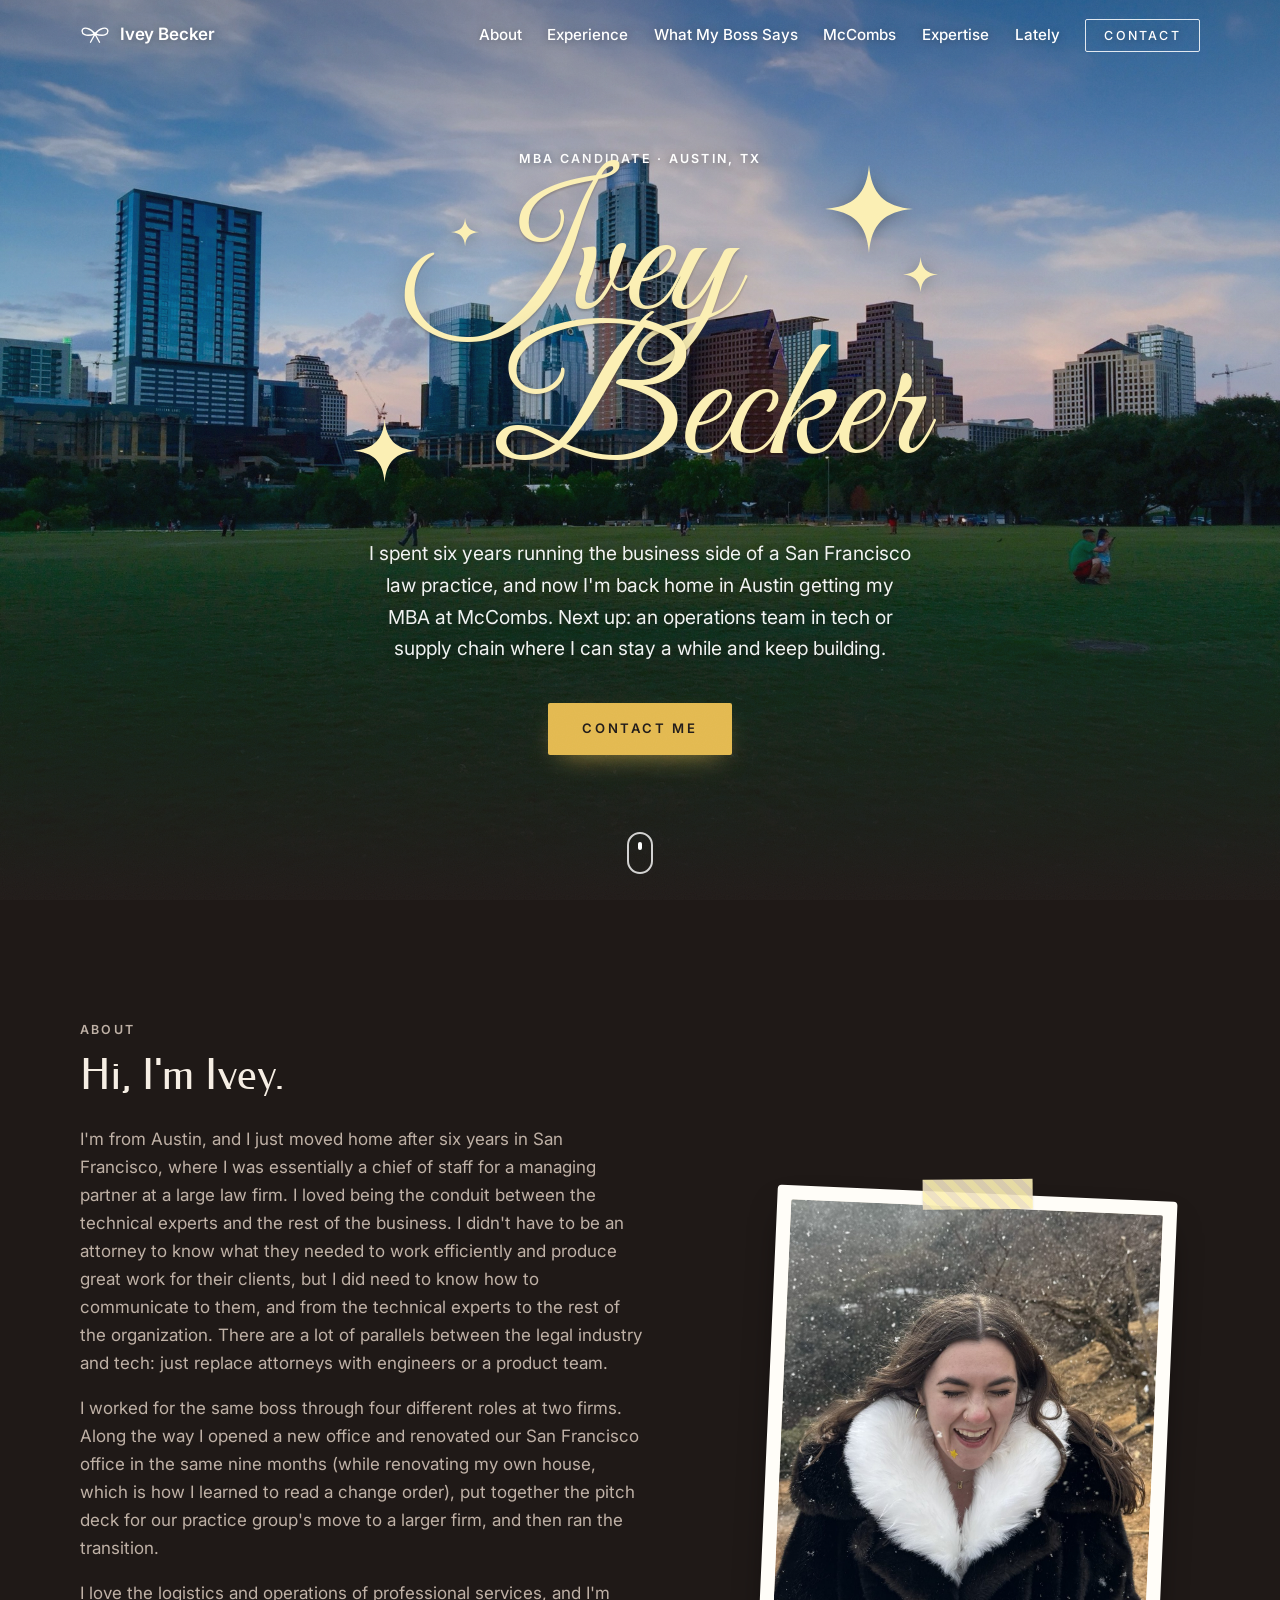
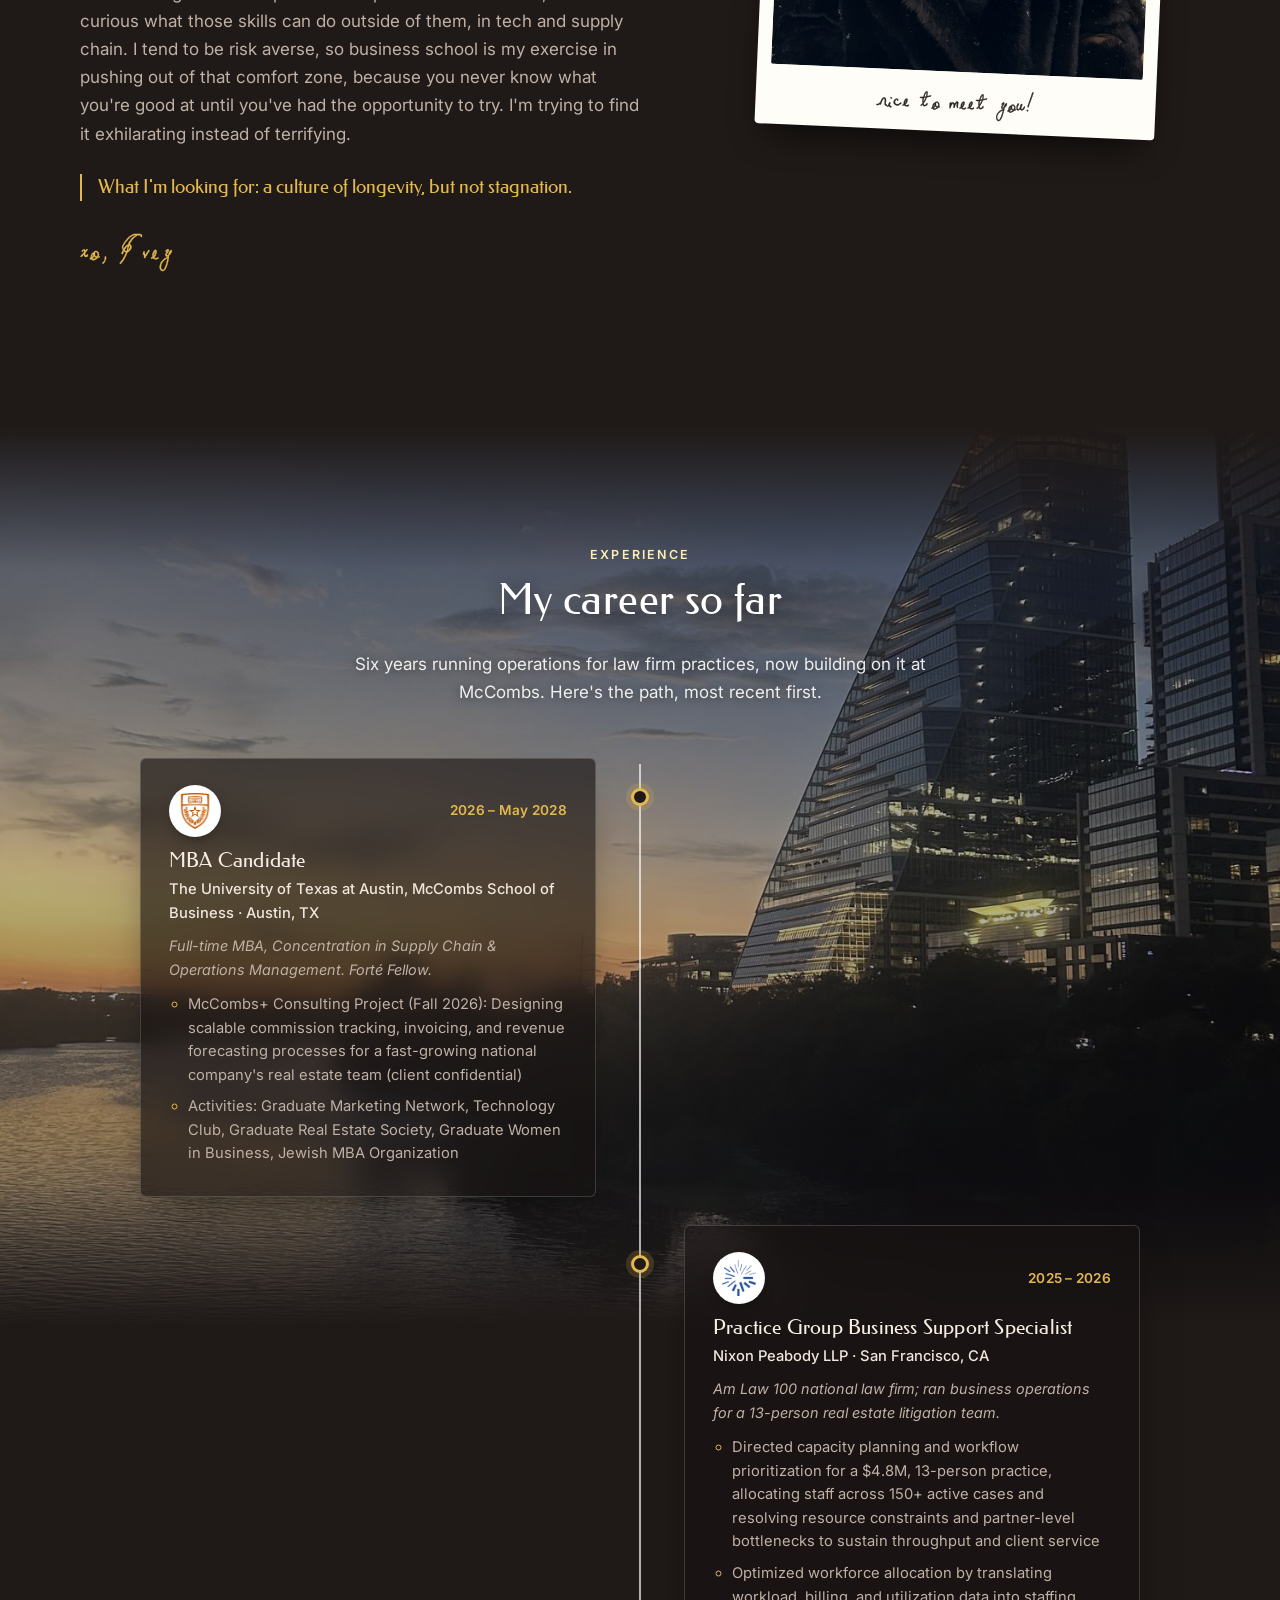
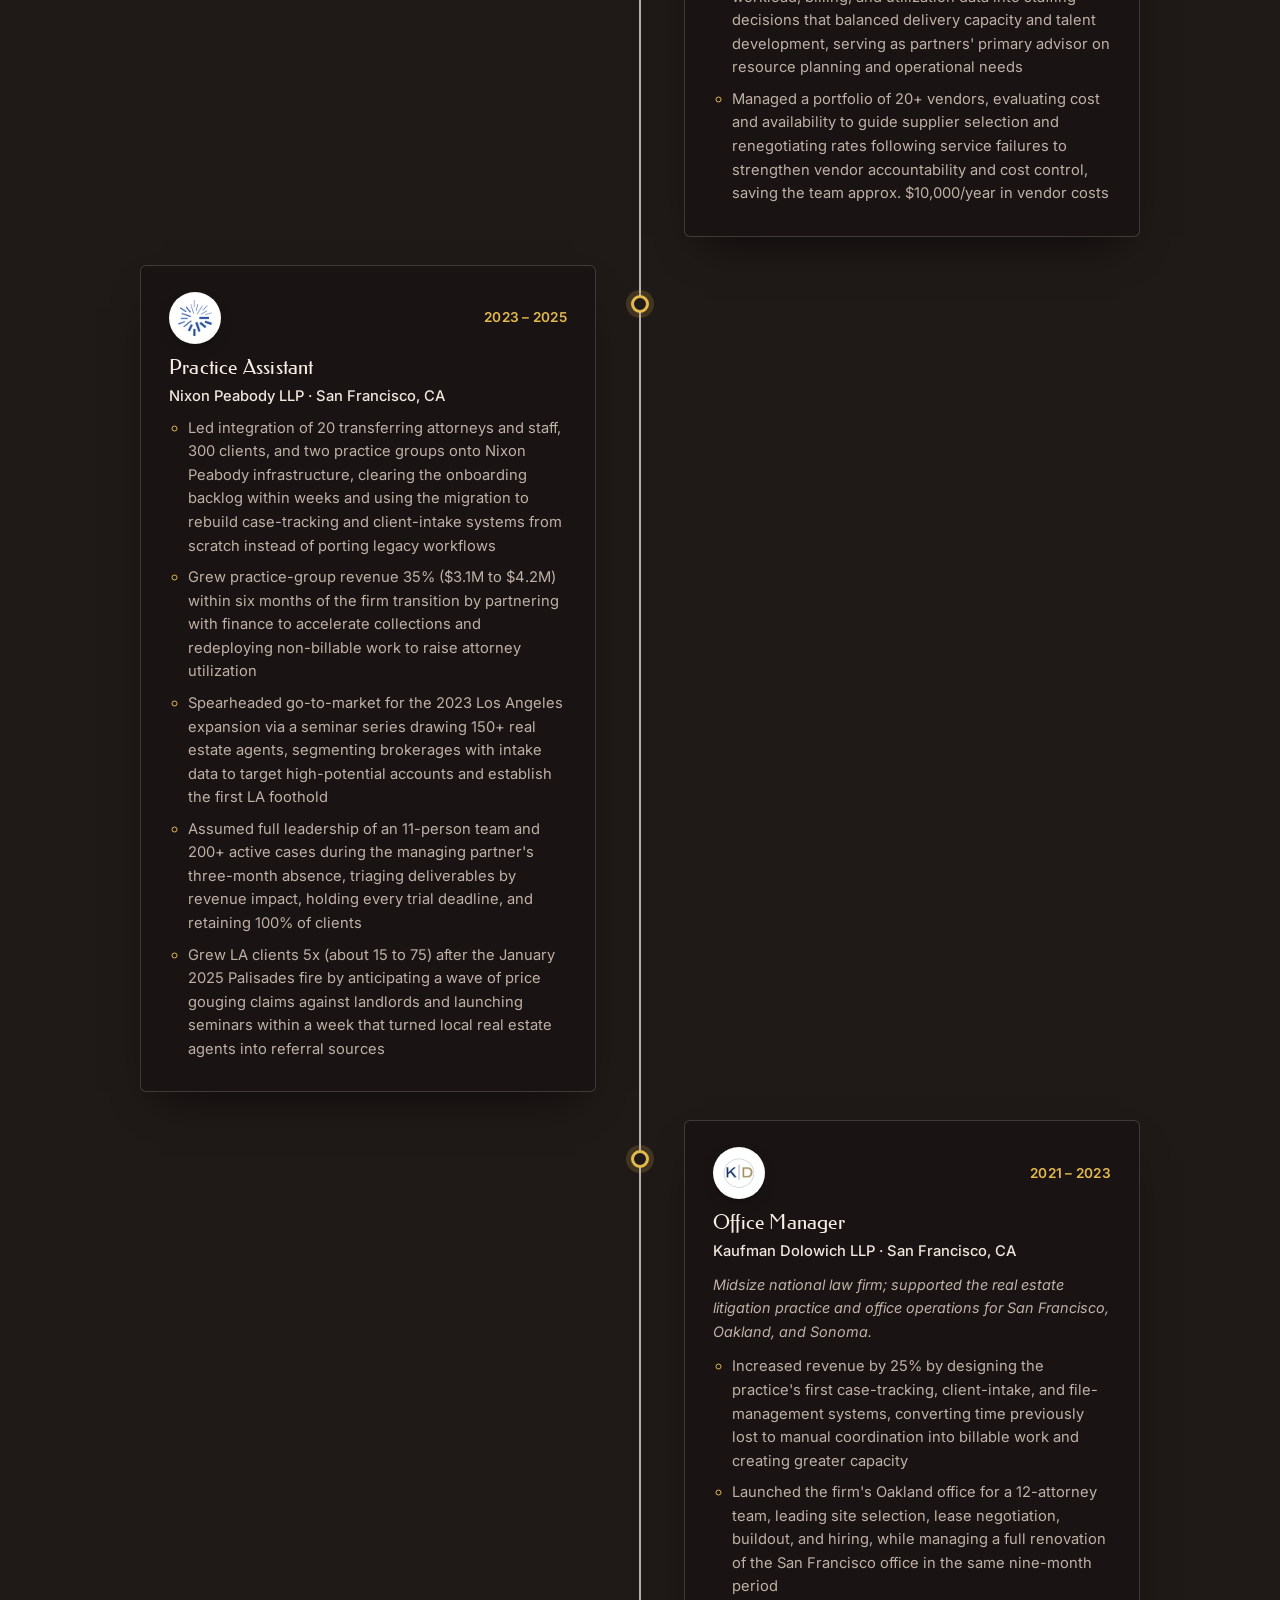
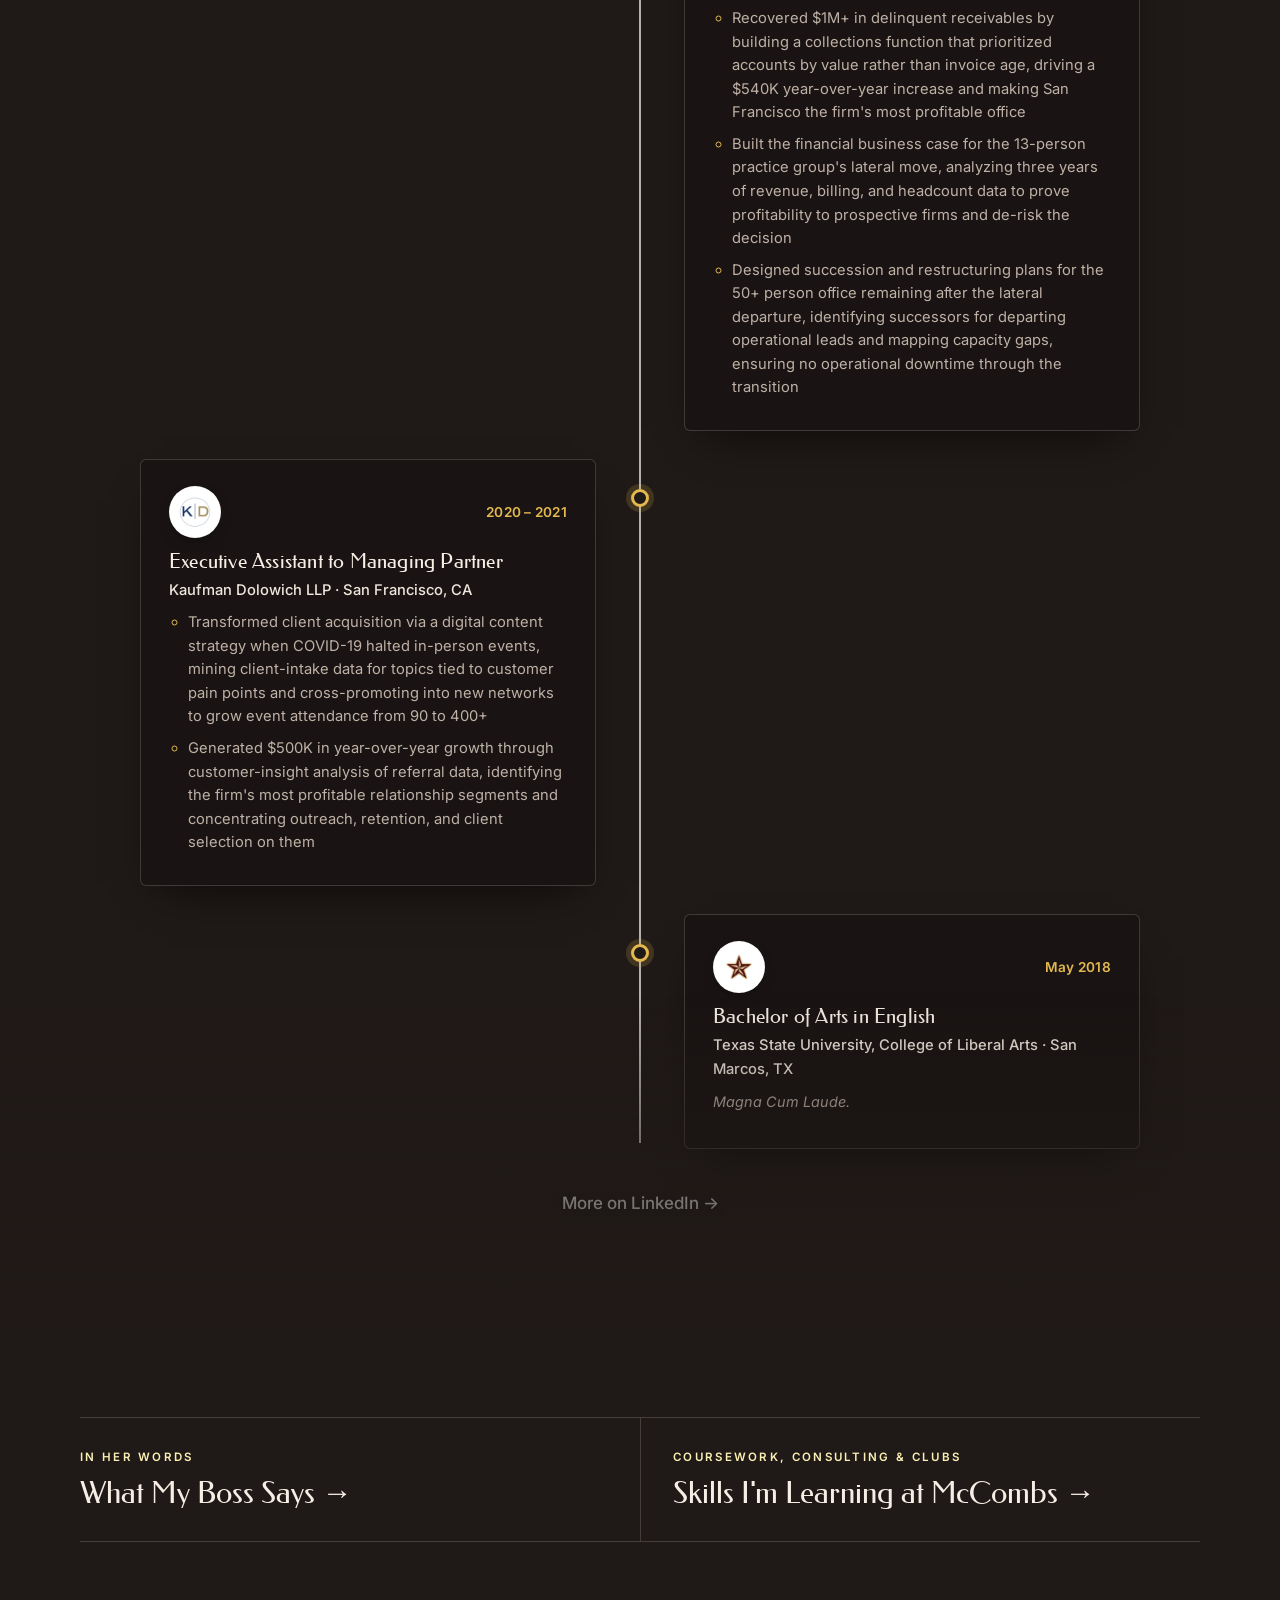
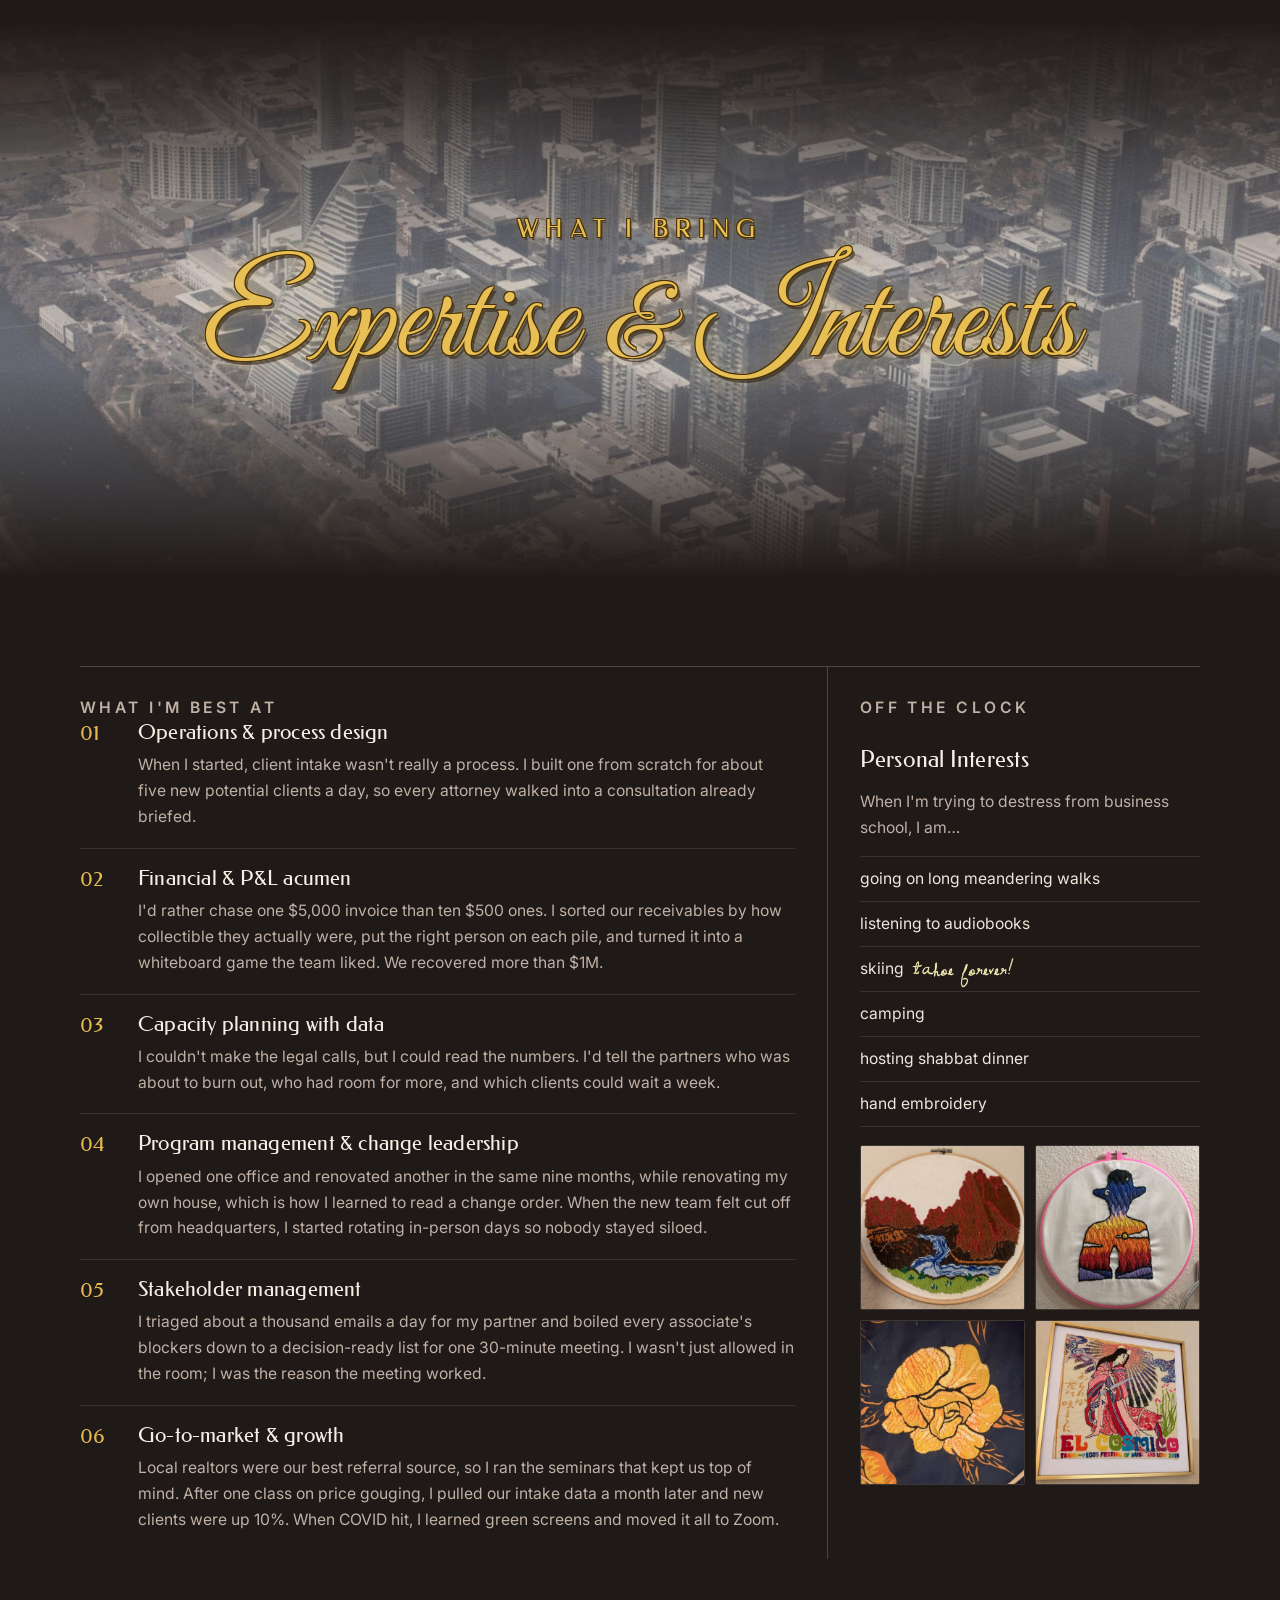
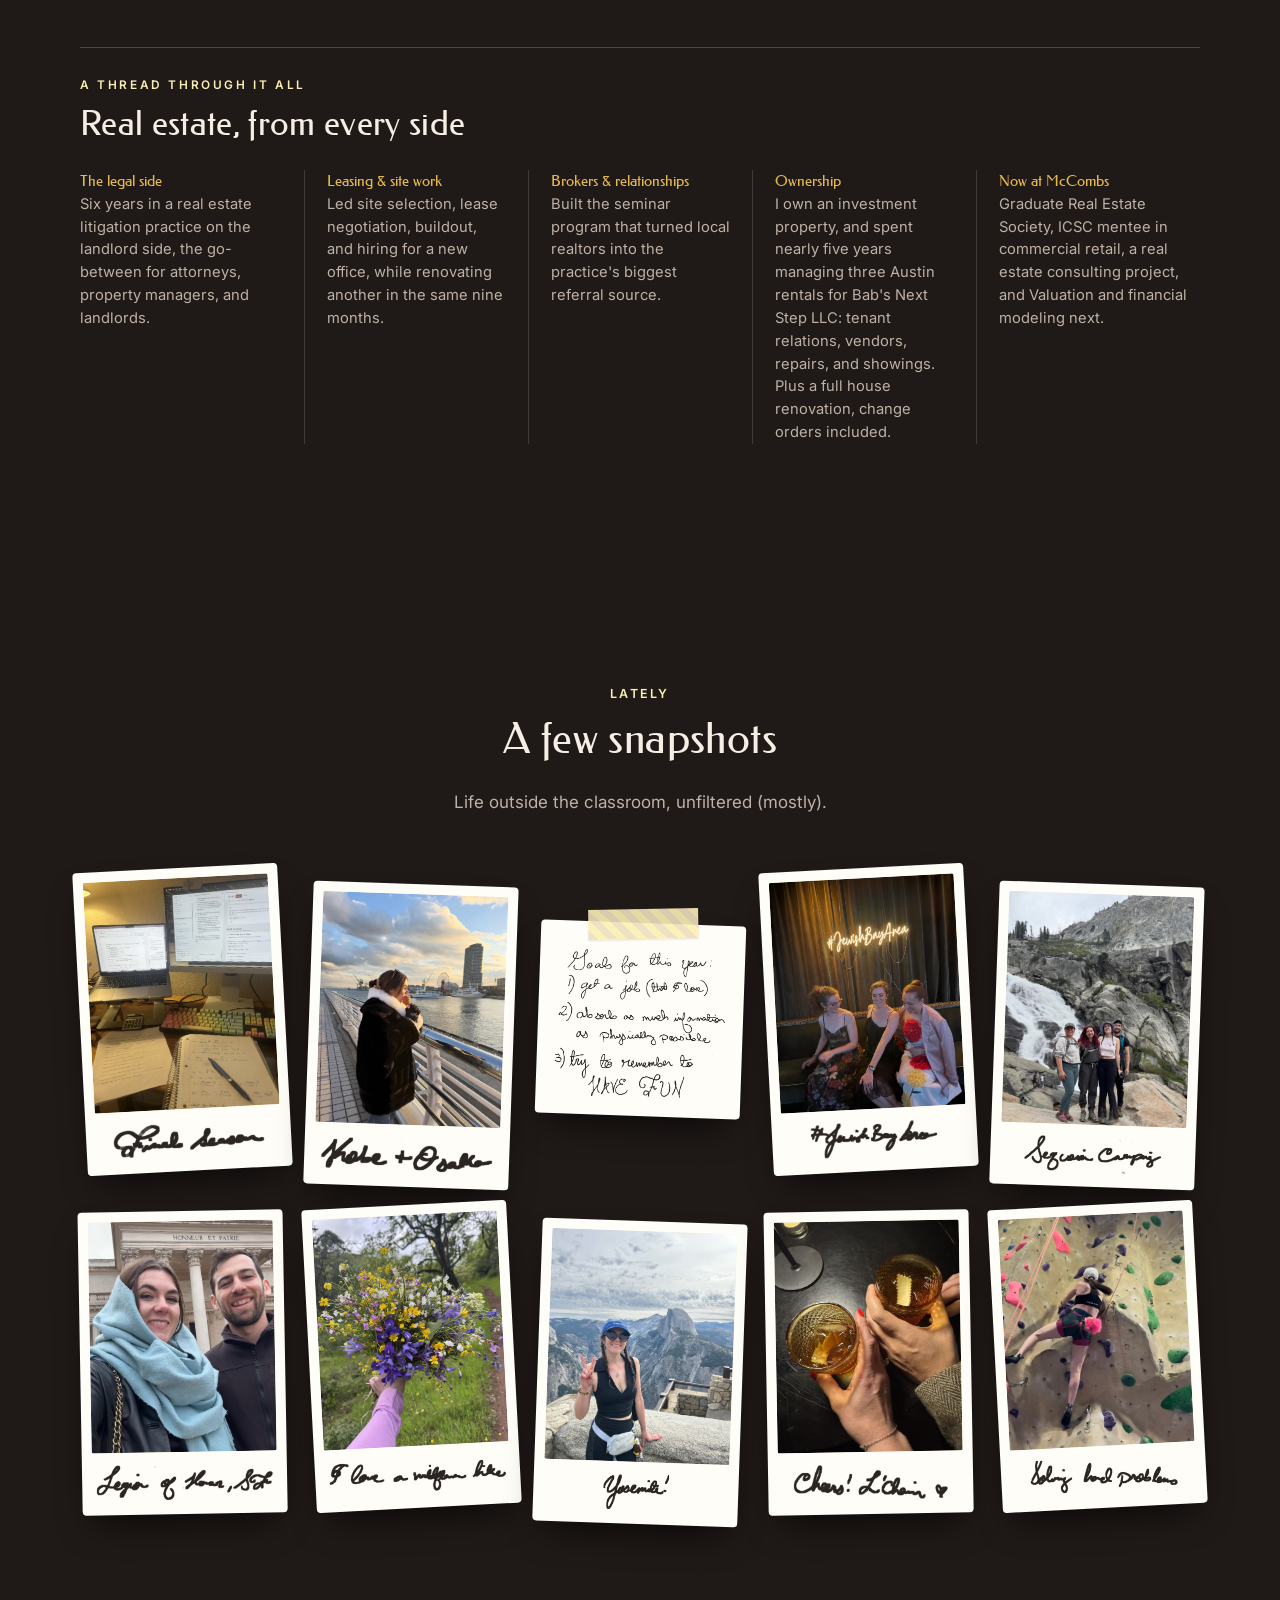
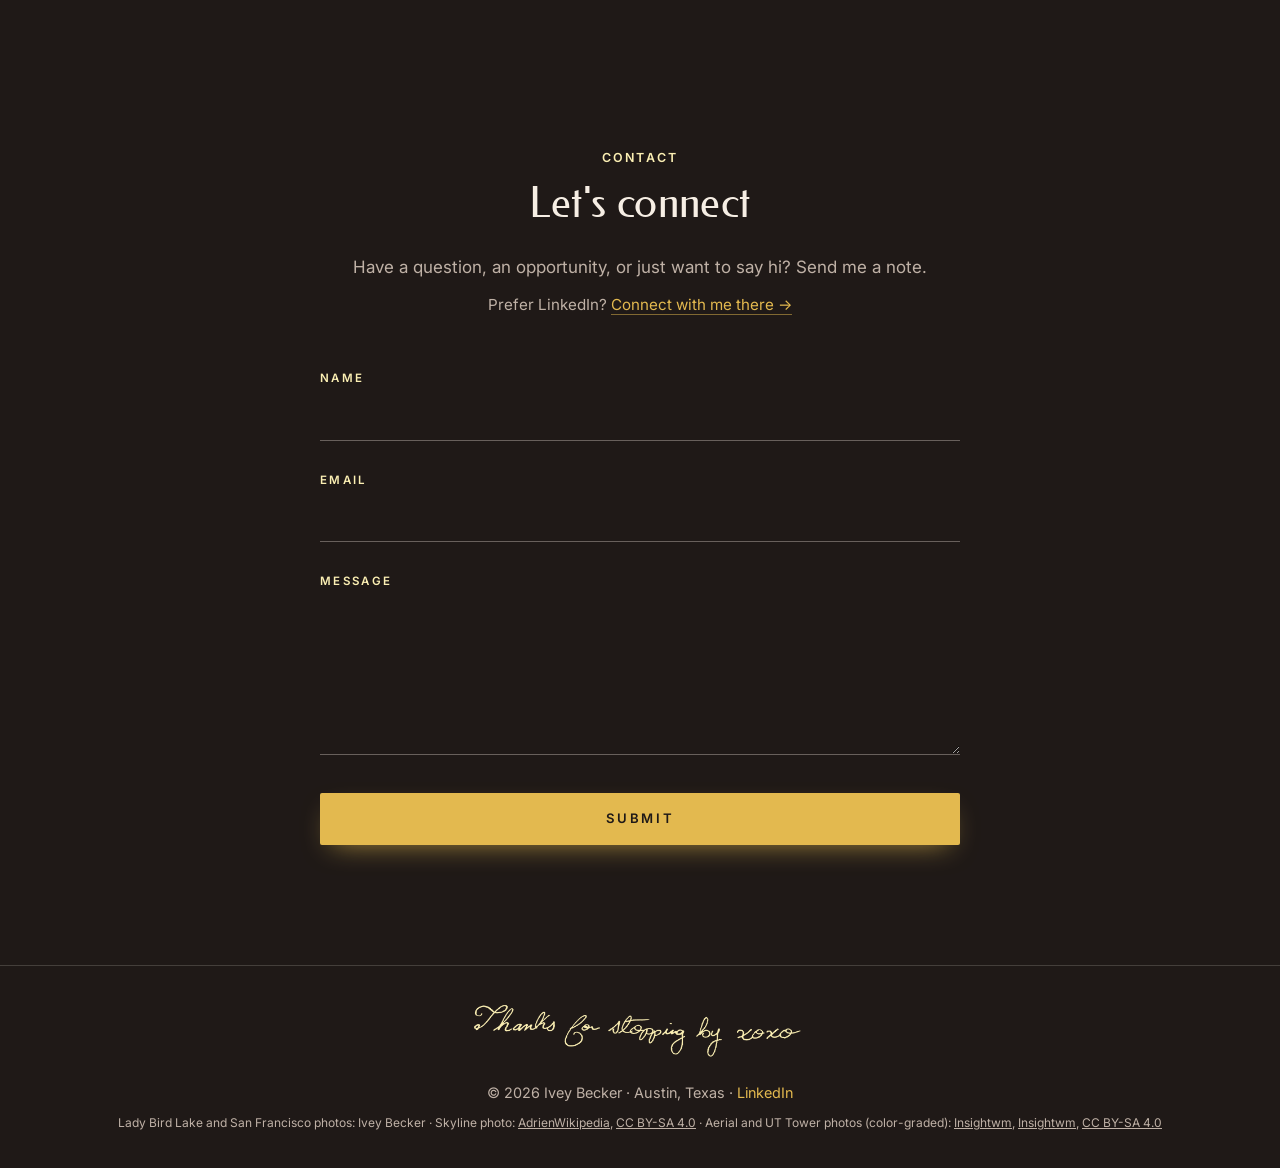
==== commit f8fcbce0: "Move recommendations and McCombs skills to their own pages Co-Authored-By: Claude Opus 5.5 <noreply@" ====
--- a/index.html
+++ b/index.html
@@ -10,7 +10,7 @@
   <link rel="preconnect" href="https://fonts.googleapis.com">
   <link rel="preconnect" href="https://fonts.gstatic.com" crossorigin>
   <link href="https://fonts.googleapis.com/css2?family=Caveat:wght@500;600&family=Federo&family=Great+Vibes&family=Inter:wght@300;400;500;600&display=swap" rel="stylesheet">
-  <link rel="stylesheet" href="style.css?v=22">
+  <link rel="stylesheet" href="style.css?v=25">
 </head>
 <body>
 
@@ -33,7 +33,8 @@
         <ul>
           <li><a href="#about">About</a></li>
           <li><a href="#experience">Experience</a></li>
-          <li><a href="#mccombs">McCombs</a></li>
+          <li><a href="what-my-boss-says.html">What My Boss Says</a></li>
+          <li><a href="mccombs.html">McCombs</a></li>
           <li><a href="#expertise">Expertise</a></li>
           <li><a href="#lately">Lately</a></li>
           <li><a href="#contact" class="nav-cta">Contact</a></li>
@@ -228,151 +229,16 @@
       </div>
     </section>
 
-    <section id="praise" class="section praise" aria-labelledby="praise-title">
-      
-      <header class="credits credits-sf">
-        <div class="credits-inner">
-          <p class="credits-small">In her words</p>
-          <h2 class="credits-title" id="praise-title">What My Boss Says</h2>
-        </div>
-      </header>
-
-      <div class="container">
-
-        <blockquote class="praise-lead">
-          <p>Candidly, Ivey's dedication and laser sharp instincts have done more for my career than I can say.</p>
-        </blockquote>
-
-        <div class="praise-grid">
-          <blockquote>
-            <p>Most people in her role are reactive, waiting for instructions to solve today's problems. Ivey is proactive, using data to build new systems that solve tomorrow's problems.</p>
-          </blockquote>
-          <blockquote>
-            <p>I chose to hold off on certain tasks until she was back because I trust her judgment, responsiveness, and ability to manage key responsibilities effectively.</p>
-          </blockquote>
-          <blockquote>
-            <p>Ivey ranks in the top 1% of the 40+ managers I have worked with.</p>
-          </blockquote>
-          <blockquote>
-            <p>She is a builder at heart&mdash;a builder who leads with kindness.</p>
-          </blockquote>
-          <blockquote>
-            <p>She coaches staff through their weaker areas while somehow making them feel like she actually paid them a compliment.</p>
-          </blockquote>
-        </div>
-
-        <p class="praise-credit"><span class="praise-name">A. Klein</span> Partner, Nixon Peabody · my manager for six years</p>
-      </div>
-    </section>
-
-    <!-- ===== Skills I'm learning at McCombs ===== -->
-    <section id="mccombs" class="section mc-section">
-      
-      <header class="credits credits-ut">
-        <div class="credits-inner">
-          <p class="credits-small">Skills I'm learning at</p>
-          <h2 class="credits-title">McCombs</h2>
-        </div>
-      </header>
-
-      <div class="container">
-        <div class="mc-head">
-          <p class="section-lede">Full-time MBA, Class of 2028, concentrating in Supply Chain &amp; Operations Management.</p>
-        </div>
-
-        <h3 class="mc-label">The coursework</h3>
-        <ol class="mc-ledger">
-          <li class="mc-row">
-            <div class="mc-course">
-              <p class="mc-status">Completed</p>
-              <h4>Financial Accounting</h4>
-            </div>
-            <div class="mc-detail">
-              <p>Reading the balance sheet, income statement, and cash flow statement as a user, not a preparer: accrual measurement, revenue recognition, assets and liabilities, and financial statement analysis (ROE and DuPont, leverage, cash conversion cycle, sources and uses of cash).</p>
-              <p class="mc-note">Final project: a multi-year ratio analysis of a public company, where I had an AI argue against my conclusion and reconciled its math against my own.</p>
-            </div>
-          </li>
-          <li class="mc-row">
-            <div class="mc-course">
-              <p class="mc-status">Completed</p>
-              <h4>Finance</h4>
-            </div>
-            <div class="mc-detail">
-              <p>Time value of money, NPV and investment decision rules, bond and stock valuation, portfolio risk and diversification, CAPM, cost of capital (WACC), capital structure, and free cash flow, all built out in Excel models.</p>
-            </div>
-          </li>
-          <li class="mc-row">
-            <div class="mc-course">
-              <p class="mc-status">Completed</p>
-              <h4>Statistics</h4>
-            </div>
-            <div class="mc-detail">
-              <p>Managing uncertainty with quantitative models: simple and multiple regression, variable selection, interaction terms and nonlinear relationships, and time series forecasting, applied to real business cases and validated before drawing conclusions.</p>
-            </div>
-          </li>
-          <li class="mc-row">
-            <div class="mc-course">
-              <p class="mc-status">Completed</p>
-              <h4>Managerial Microeconomics</h4>
-            </div>
-            <div class="mc-detail">
-              <p>Game theory, incentives, and decision-making under risk and uncertainty: building simple models to separate signal from noise, and understanding how scarce information shapes contracts and competition.</p>
-            </div>
-          </li>
-          <li class="mc-row">
-            <div class="mc-course">
-              <p class="mc-status mc-now">In progress</p>
-              <h4>Analysis of Markets</h4>
-            </div>
-            <div class="mc-detail">
-              <p>Turning data into information into insight: market dynamics, regression and market response models, pricing analytics, segmentation, promotion and digital attribution, and forecasting, in Excel and R.</p>
-            </div>
-          </li>
-          <li class="mc-row">
-            <div class="mc-course">
-              <p class="mc-status mc-now">In progress</p>
-              <h4>Operations Management</h4>
-            </div>
-            <div class="mc-detail">
-              <p>Analyzing any manufacturing or service process to find bottlenecks and improve efficiency, quality, and speed: process cost structure, waiting lines, inventory and risk pooling, statistical process control, the Toyota Production System, supply chain management, and project management.</p>            </div>
-          </li>
-          <li class="mc-row">
-            <div class="mc-course">
-              <p class="mc-status mc-now">In progress</p>
-              <h4>Marketing Management</h4>
-            </div>
-            <div class="mc-detail">
-              <p>A structured approach to marketing decisions: consumer behavior, conjoint analysis of customer preferences, segmentation and targeting (RFM), customer lifetime value, and making and defending recommendations in cases and a marketing simulation.</p>
-            </div>
-          </li>
-        </ol>
-
-        <h3 class="mc-label">McCombs+ consulting project</h3>
-        <div class="mc-project">
-          <p class="mc-project-meta">Fall 2026 · Five-person consulting team · Client confidential under NDA</p>
-          <p class="mc-project-intro">
-            Our team is advising a lean real estate team at a fast-growing national company on
-            how to scale its fee invoicing, collections, and revenue forecasting without adding
-            headcount. What I'm taking away so far:
-          </p>
-          <ol class="mc-takeaways">
-            <li><strong>Map it before you fix it.</strong> We're starting with a judgment-free, as-is map of how money actually moves today, treating the client kickoff as a listening session, before designing the to-be process.</li>
-            <li><strong>Every milestone should trigger an invoice.</strong> Defining clear, event-based invoice triggers, required documents, and an escalation path for late payers turns a reactive process into a predictable one.</li>
-            <li><strong>Forecast the timing, not just the total.</strong> When deals take years to close and pay out in installments, a useful forecast models when cash arrives and how uncertain that is.</li>
-            <li><strong>Right-size the tools.</strong> A one-to-two person team needs a single source of truth and light integrations, not an enterprise platform it can't maintain.</li>
-            <li><strong>Scope like a consultant.</strong> A finite scope inside an hours budget, steady weekly updates instead of a big reveal, and under-promise, over-deliver.</li>
-          </ol>
-        </div>
-
-        <h3 class="mc-label">Clubs &amp; community</h3>
-        <ul class="mc-clubs">
-          <li><span class="mc-club">Forté Fellow</span><span class="mc-club-what">A fellowship and national network supporting women's leadership in business</span></li>
-          <li><span class="mc-club">Technology Club</span><span class="mc-club-what">Career prep and industry access for students headed into tech, including the annual Tech-Ops Challenge</span></li>
-          <li><span class="mc-club">Graduate Marketing Network</span><span class="mc-club-what">Marketing recruiting, industry speakers, and practice with real brand problems</span></li>
-          <li><span class="mc-club">Graduate Real Estate Society</span><span class="mc-club-what">Peer mentorship, site visits, case competitions, and programming with the McCombs Real Estate Center</span></li>
-          <li><span class="mc-club">Graduate Women in Business</span><span class="mc-club-what">Personal and professional development for women, from workplace advocacy to allyship</span></li>
-          <li><span class="mc-club">Jewish MBA Organization</span><span class="mc-club-what">Community, holidays, and a professional network rooted in Jewish values</span></li>
-        </ul>
+    <section class="section next-reads" aria-label="More about Ivey">
+      <div class="container next-grid">
+        <a class="next-link" href="what-my-boss-says.html">
+          <span class="next-kicker">In her words</span>
+          <span class="next-title">What My Boss Says &rarr;</span>
+        </a>
+        <a class="next-link" href="mccombs.html">
+          <span class="next-kicker">Coursework, consulting &amp; clubs</span>
+          <span class="next-title">Skills I'm Learning at McCombs &rarr;</span>
+        </a>
       </div>
     </section>
 
@@ -599,6 +465,6 @@
     </div>
   </footer>
 
-  <script src="script.js?v=2"></script>
+  <script src="script.js?v=4"></script>
 </body>
 </html>
--- a/style.css
+++ b/style.css
@@ -142,13 +142,15 @@
 .header-inner { height: var(--header-h); display: flex; align-items: center; justify-content: space-between; }
 
 .brand {
+  white-space: nowrap;
   display: inline-flex; align-items: center; gap: 10px;
   font-weight: 600; letter-spacing: -0.01em; color: var(--ink); text-decoration: none;
 }
 .bow { width: 30px; height: 18px; fill: none; stroke: var(--accent); stroke-width: 1.8; stroke-linecap: round; stroke-linejoin: round; }
 .bow circle { fill: var(--accent); stroke: none; }
 
-.site-nav ul { list-style: none; margin: 0; padding: 0; display: flex; align-items: center; gap: 30px; }
+.site-nav ul { list-style: none; margin: 0; padding: 0; display: flex; align-items: center; gap: clamp(14px, 2vw, 30px); }
+.site-nav a { white-space: nowrap; }
 .site-nav a {
   position: relative;
   color: var(--muted); text-decoration: none; font-size: 0.95rem; font-weight: 500;
@@ -474,7 +476,7 @@
   font-family: "Great Vibes", cursive;
   font-size: 2.8em;
   line-height: 0;
-  vertical-align: -0.2em;
+  vertical-align: -0.42em;
   margin-left: 0.06em;
   color: var(--accent);
 }
@@ -634,7 +636,7 @@
   padding-right: clamp(20px, 9vw, 140px);
 }
 @media (max-width: 760px) {
-  .credits-ut { place-items: end center; padding: 60px 20px 48px; background-position: 38% 20%, 38% 20%; }
+  .credits.credits-ut { place-items: end center; padding: 60px 20px 48px; background-position: 38% 20%, 38% 20%; }
 }
 
 .ex-grid {
@@ -835,7 +837,7 @@
   .hero { background-position: 38% 42%; }
 }
 
-@media (max-width: 760px) {
+@media (max-width: 900px) {
   .burger { display: block; }
 
   .site-nav {
@@ -846,7 +848,7 @@
     max-height: 0; overflow: hidden; visibility: hidden;
     transition: max-height 0.3s ease, visibility 0.3s;
   }
-  .site-nav.open { max-height: 460px; visibility: visible; }
+  .site-nav.open { max-height: 560px; visibility: visible; }
   .site-nav ul { flex-direction: column; align-items: stretch; gap: 0; padding: 8px 20px 24px; }
   .site-nav a { display: block; padding: 14px 4px; font-size: 1.05rem; border-bottom: 1px solid var(--line); }
   .site-nav a:not(.nav-cta)::after { left: auto; right: 6px; bottom: 50%; transform: translateY(50%) scale(0); }
@@ -864,3 +866,23 @@
   .sparkle, .scroll-cue span { animation: none; }
   *, *::before, *::after { transition: none !important; }
 }
+
+/* ---------- Homepage links to the two separate pages ---------- */
+.next-reads { padding: clamp(48px, 7vw, 80px) 0; }
+.next-grid { display: grid; grid-template-columns: 1fr 1fr; border-top: 1px solid var(--line); border-bottom: 1px solid var(--line); }
+.next-link { display: block; padding: 30px 32px 30px 0; text-decoration: none; transition: background 0.2s; }
+.next-link + .next-link { padding-left: 32px; padding-right: 0; border-left: 1px solid var(--line); }
+.next-kicker { display: block; margin-bottom: 8px; font-size: 0.72rem; font-weight: 600; letter-spacing: 0.2em; text-transform: uppercase; color: var(--gold); }
+.next-title { font-family: var(--display); font-size: clamp(1.35rem, 2.6vw, 1.9rem); line-height: 1.2; color: var(--ink-strong); transition: color 0.2s; }
+.next-link:hover .next-title { color: var(--accent); }
+@media (max-width: 760px) {
+  .next-grid { grid-template-columns: 1fr; }
+  .next-link, .next-link + .next-link { padding: 24px 0; border-left: 0; }
+  .next-link + .next-link { border-top: 1px solid var(--line); }
+}
+
+/* ---------- Separate pages ---------- */
+body.subpage .credits { padding-top: calc(var(--header-h) + 40px); min-height: clamp(420px, 68vh, 660px); }
+.back-home { position: relative; z-index: 1; padding: 0 0 clamp(48px, 7vw, 80px); }
+.back-home a { color: var(--accent); text-decoration: none; font-weight: 500; }
+.back-home a:hover { text-decoration: underline; }
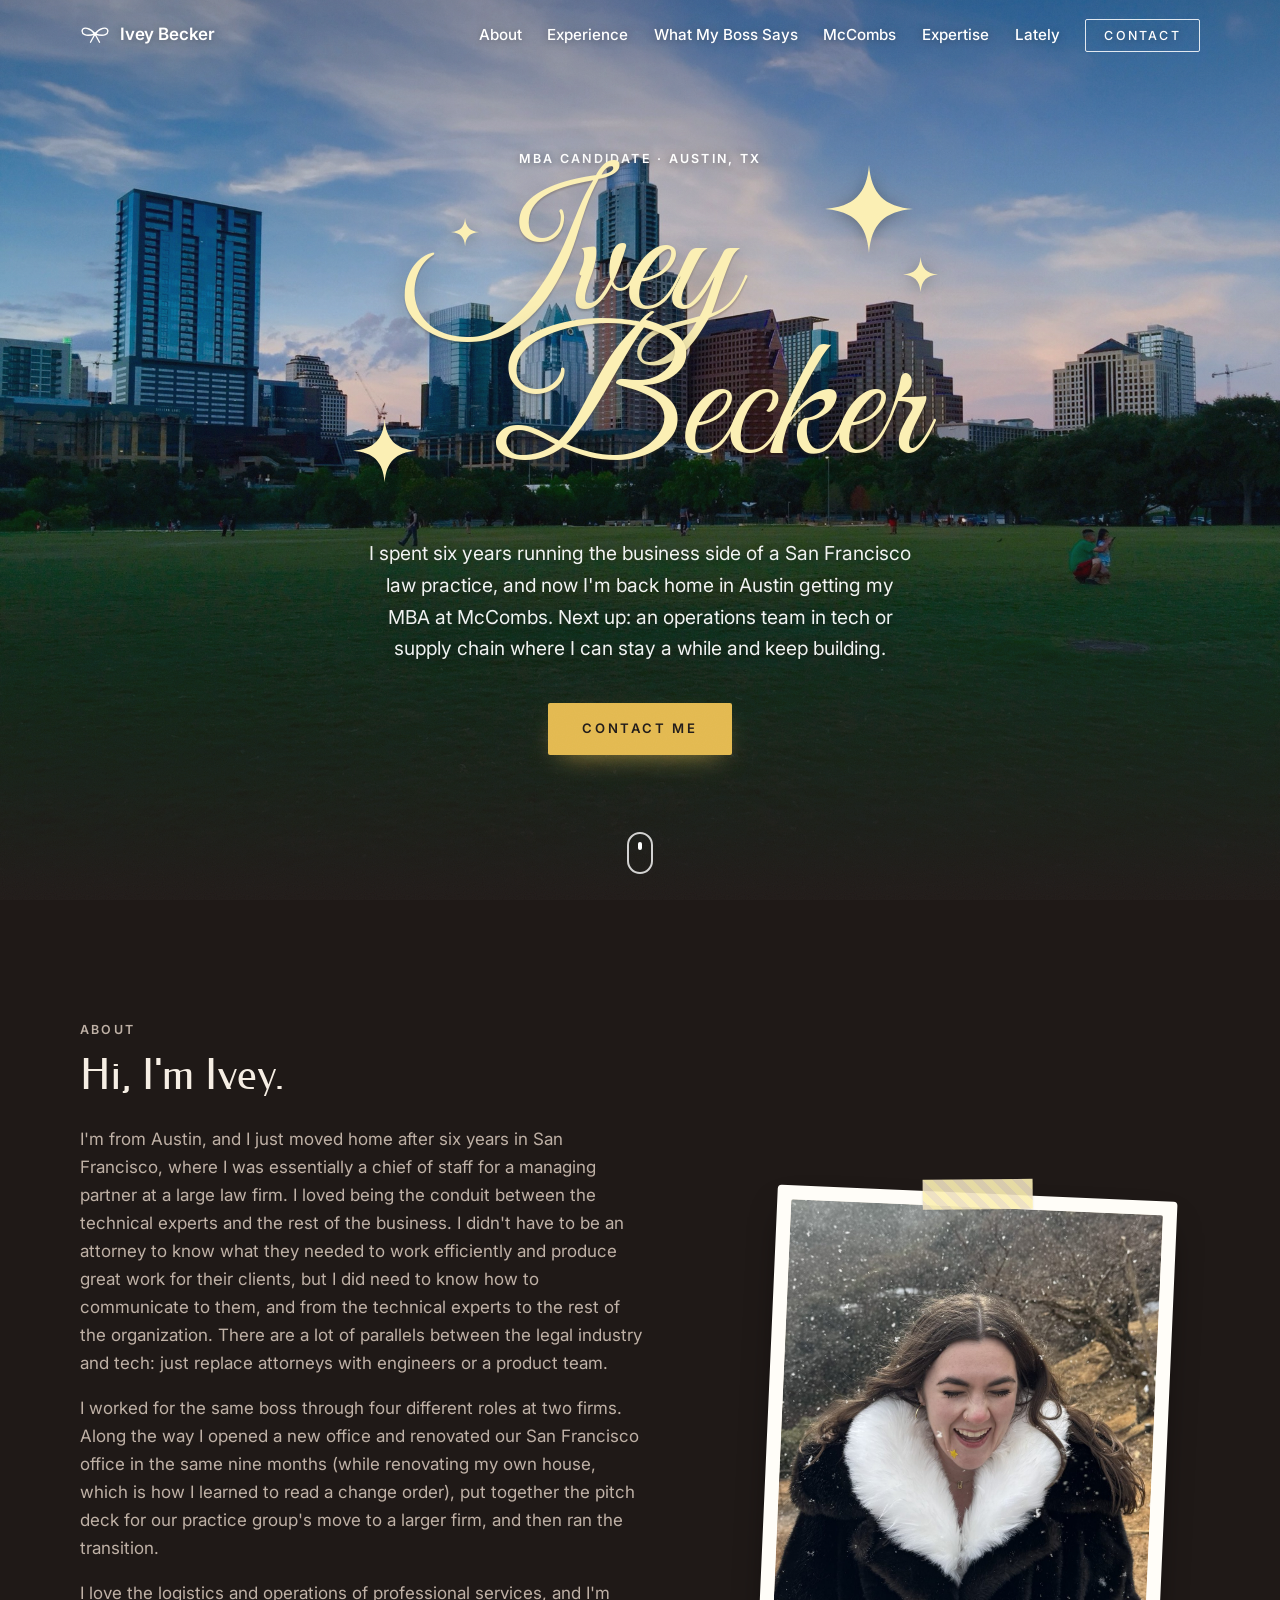
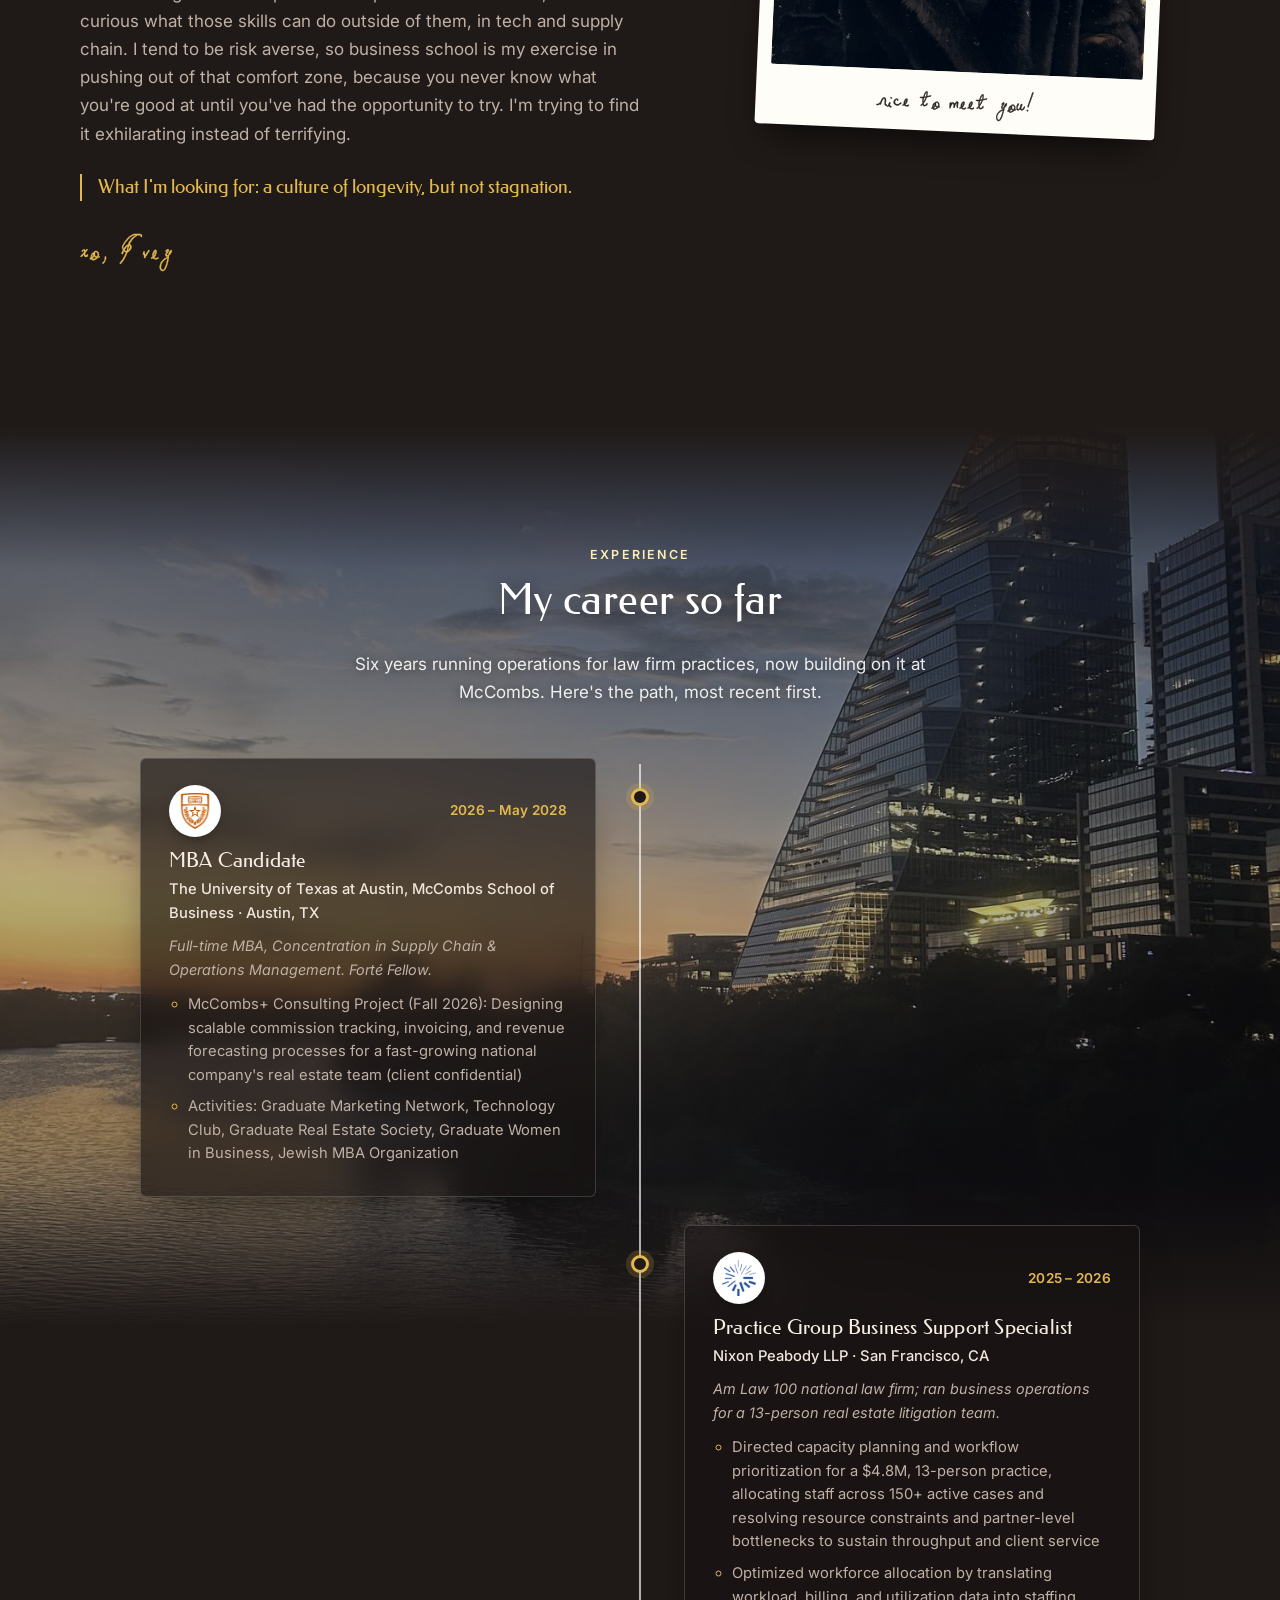
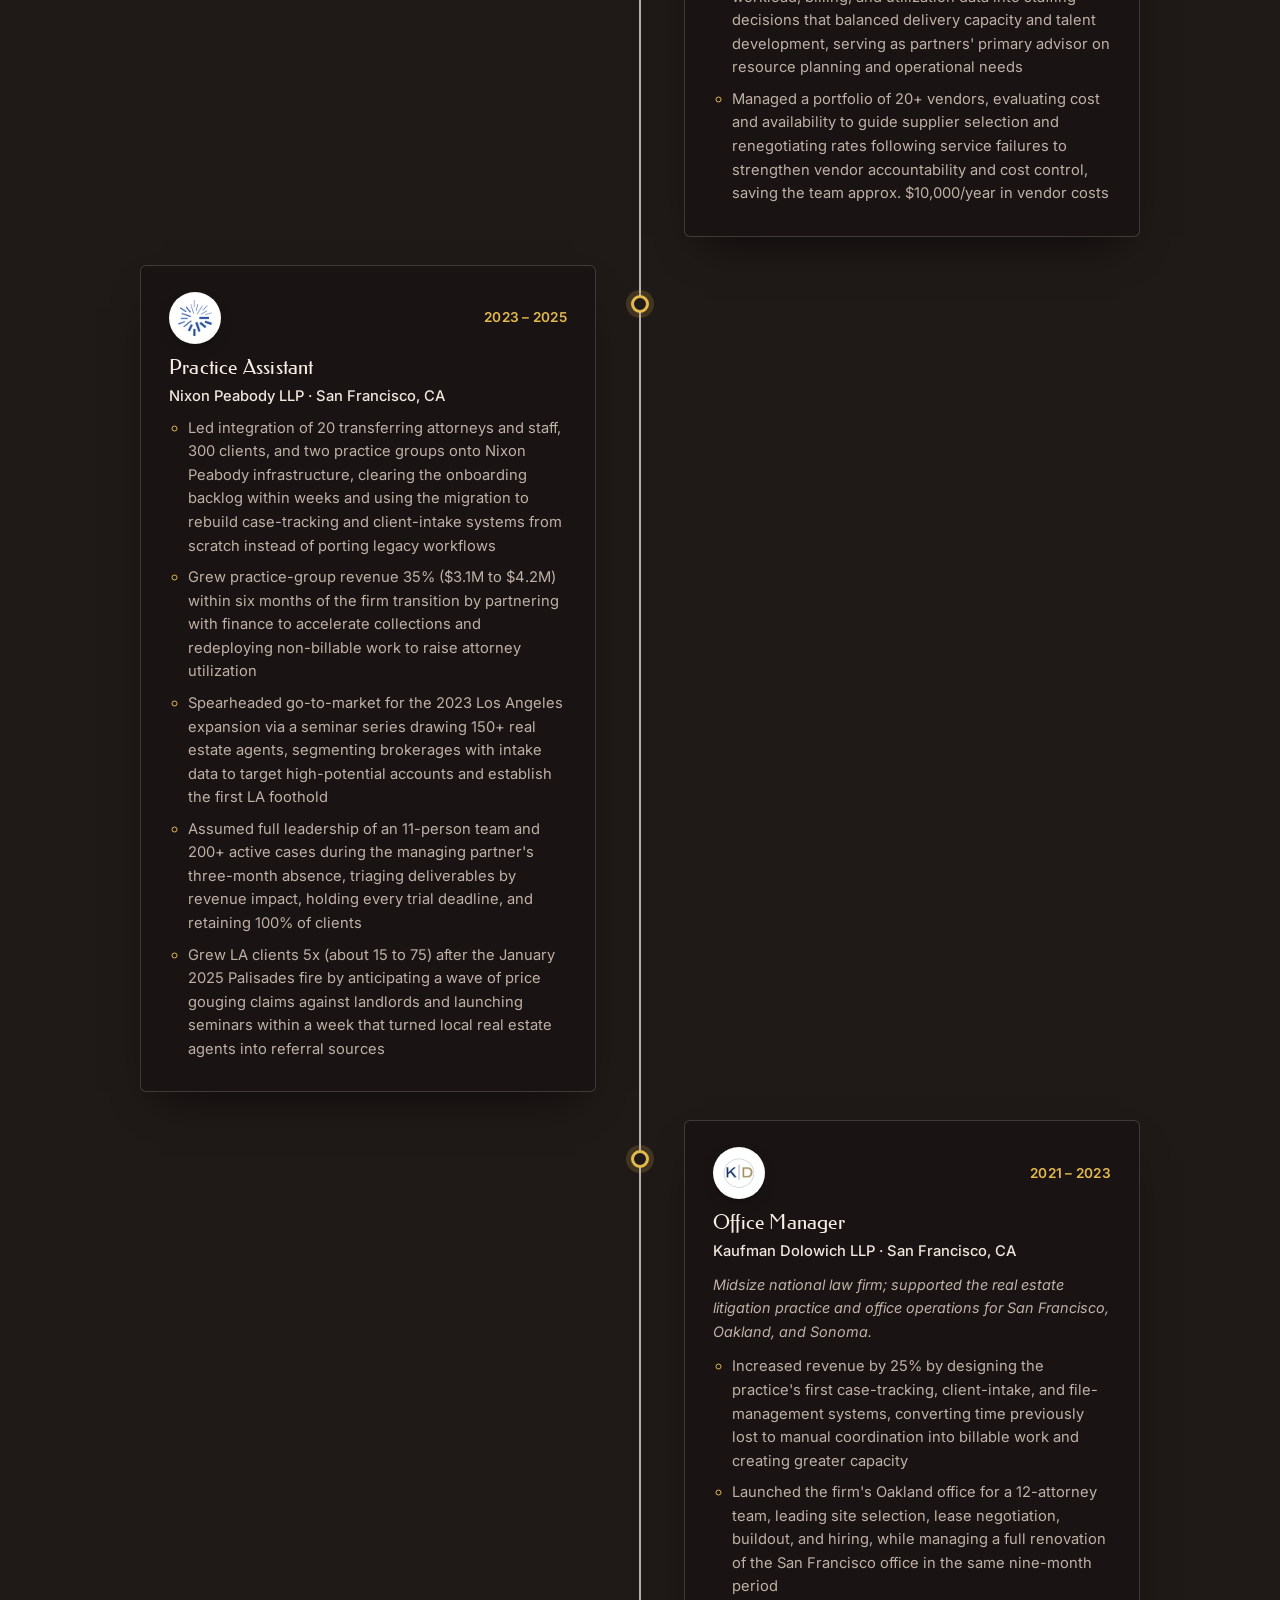
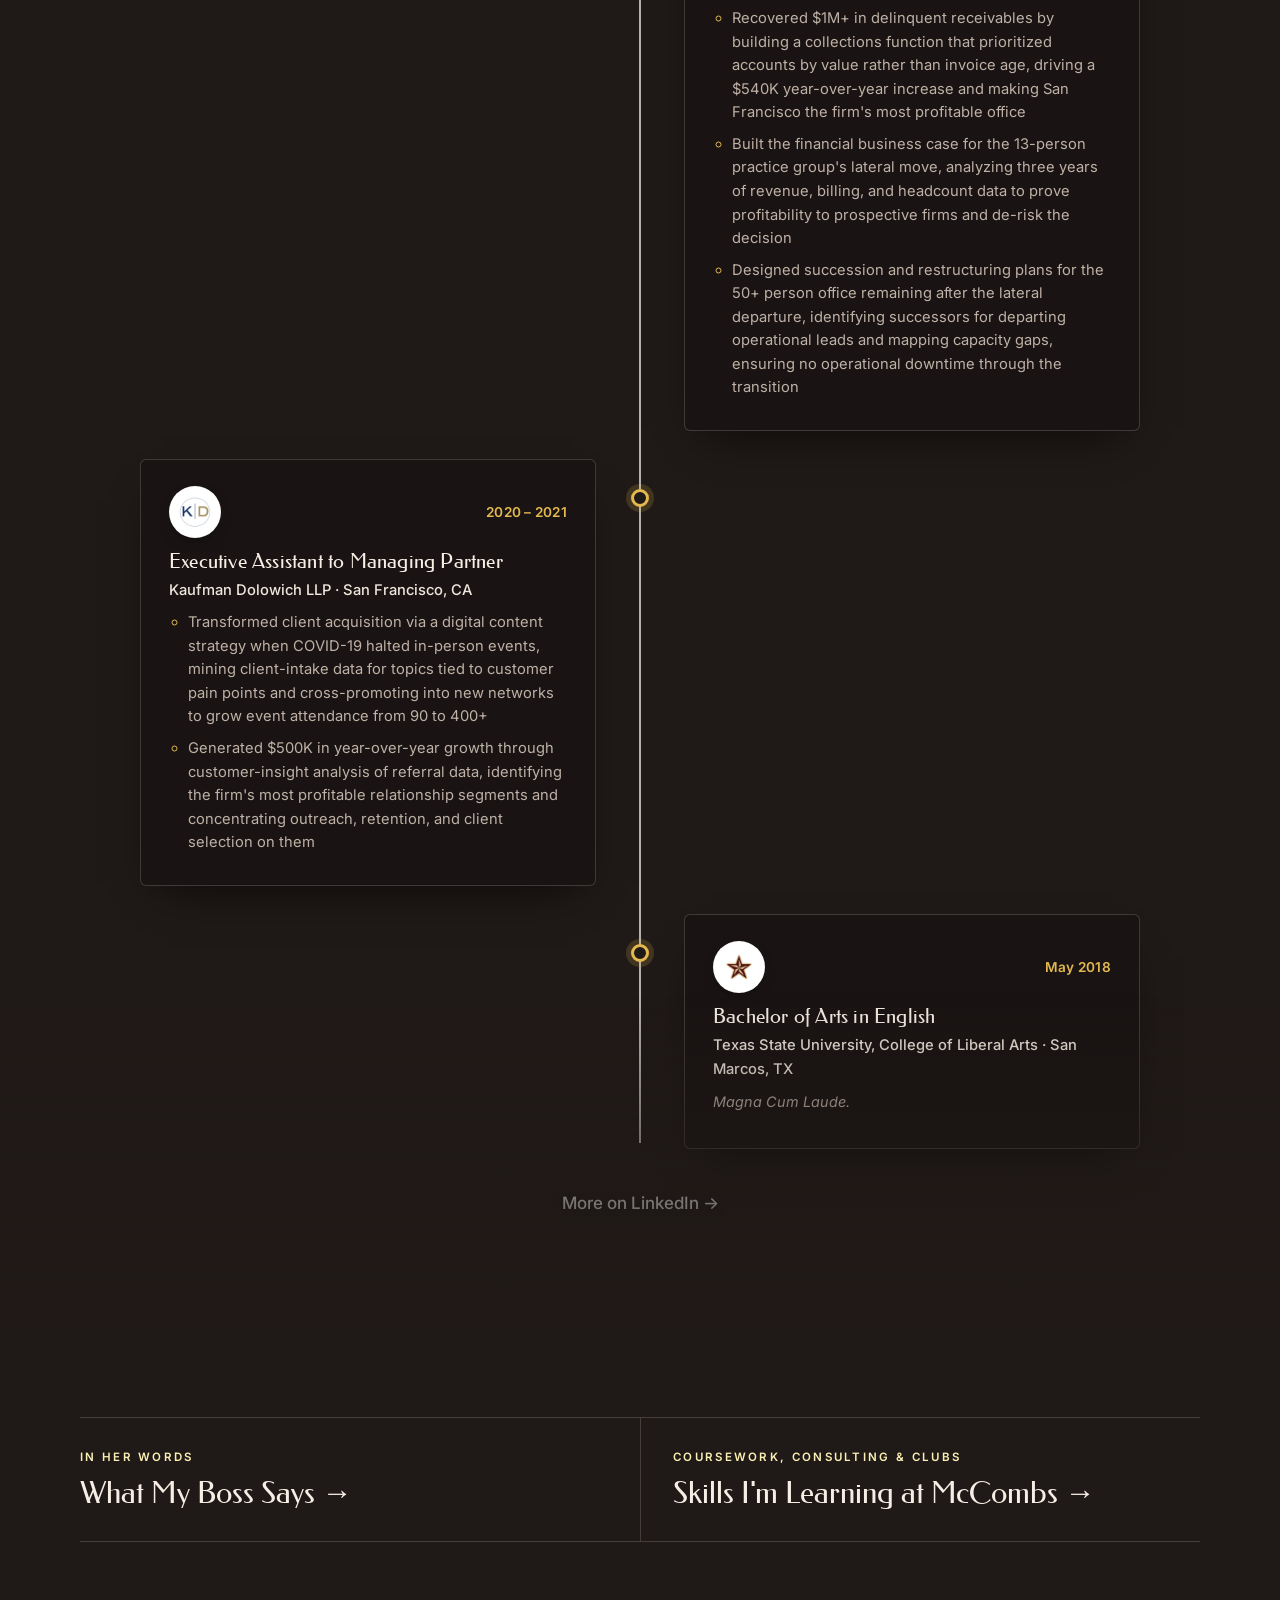
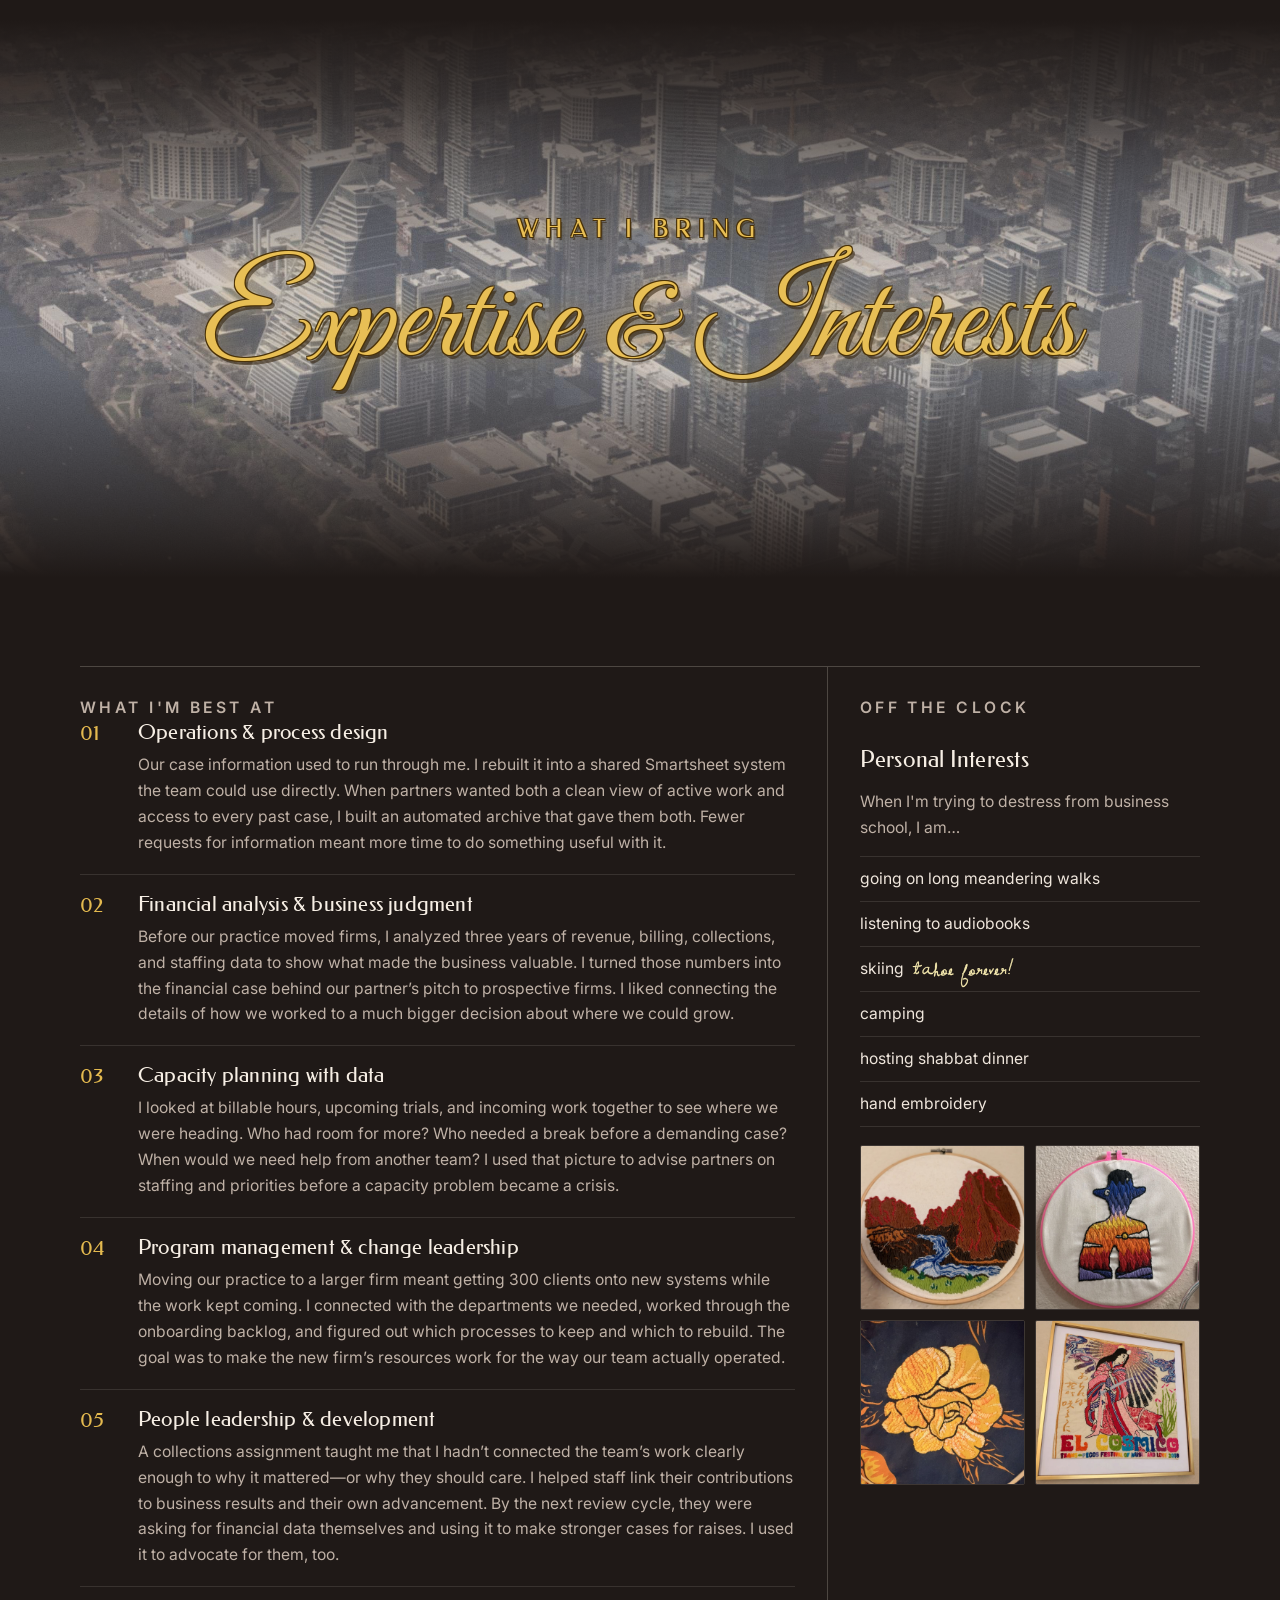
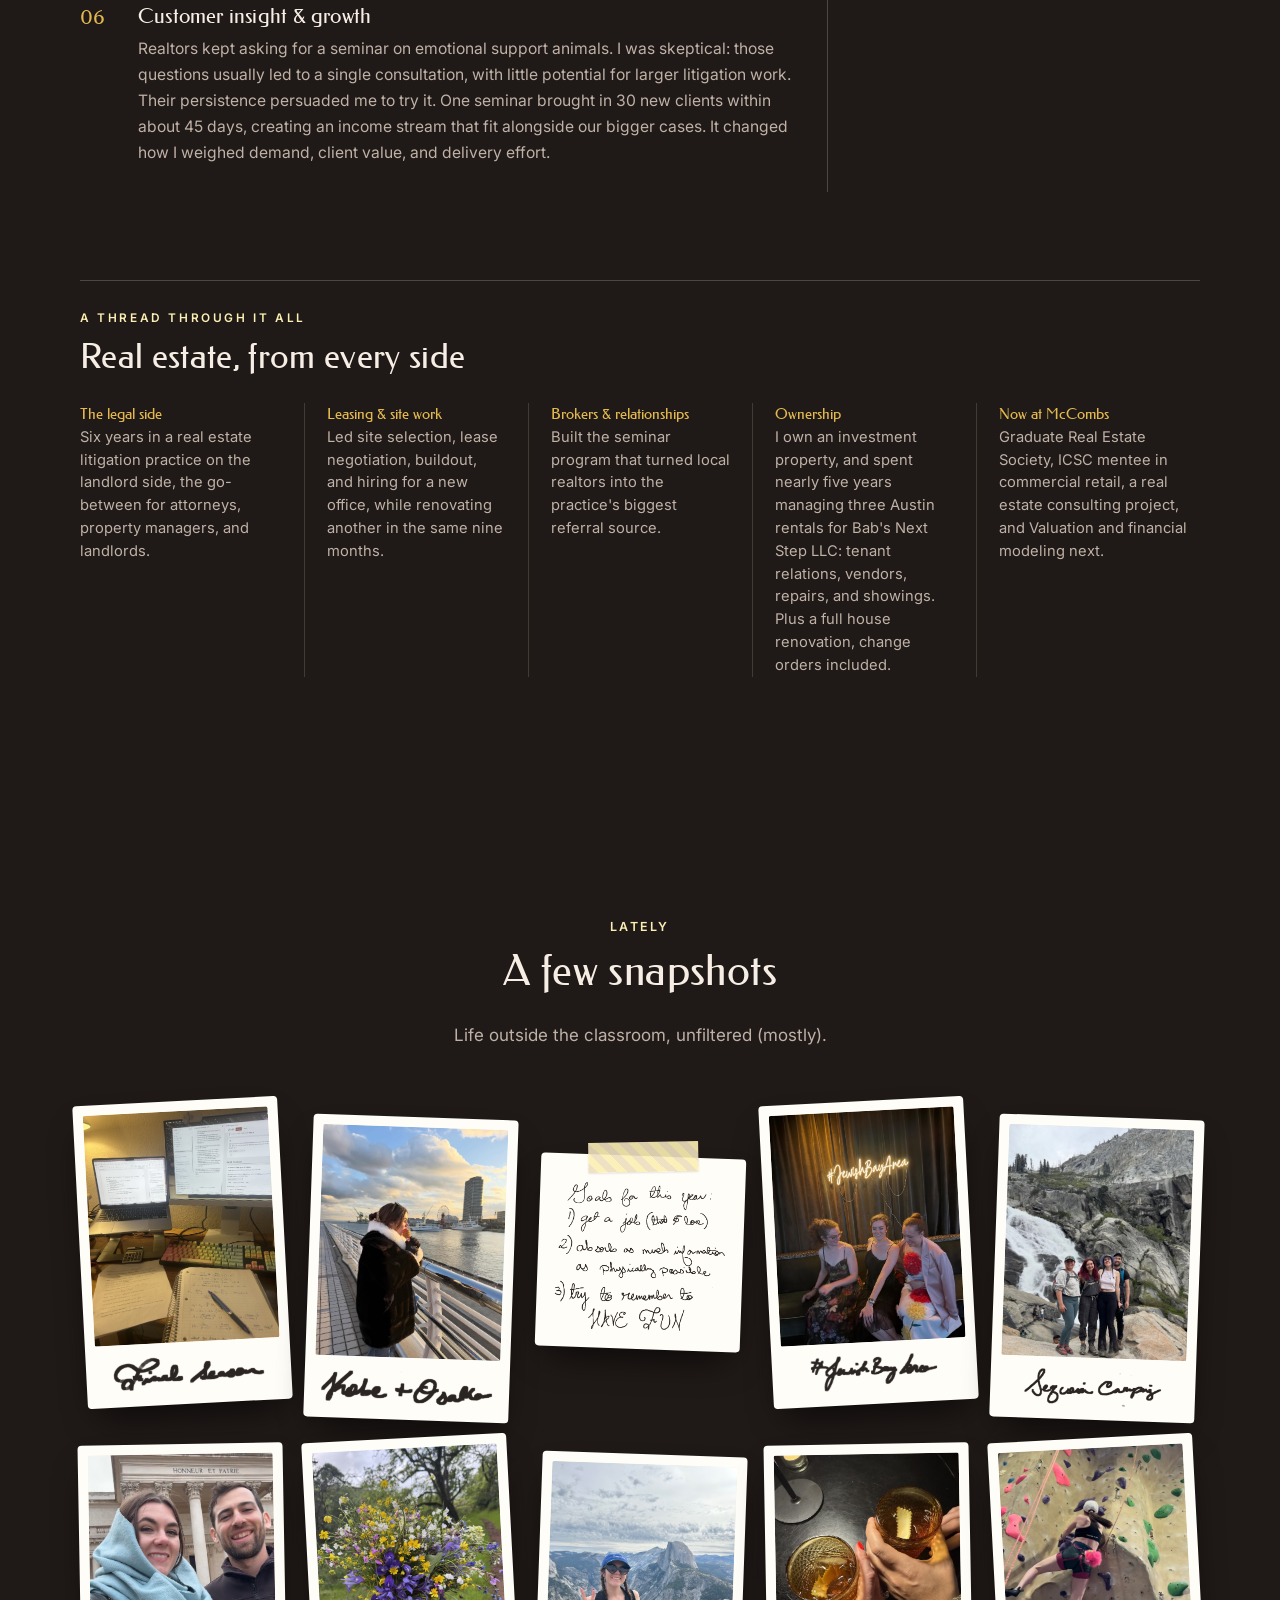
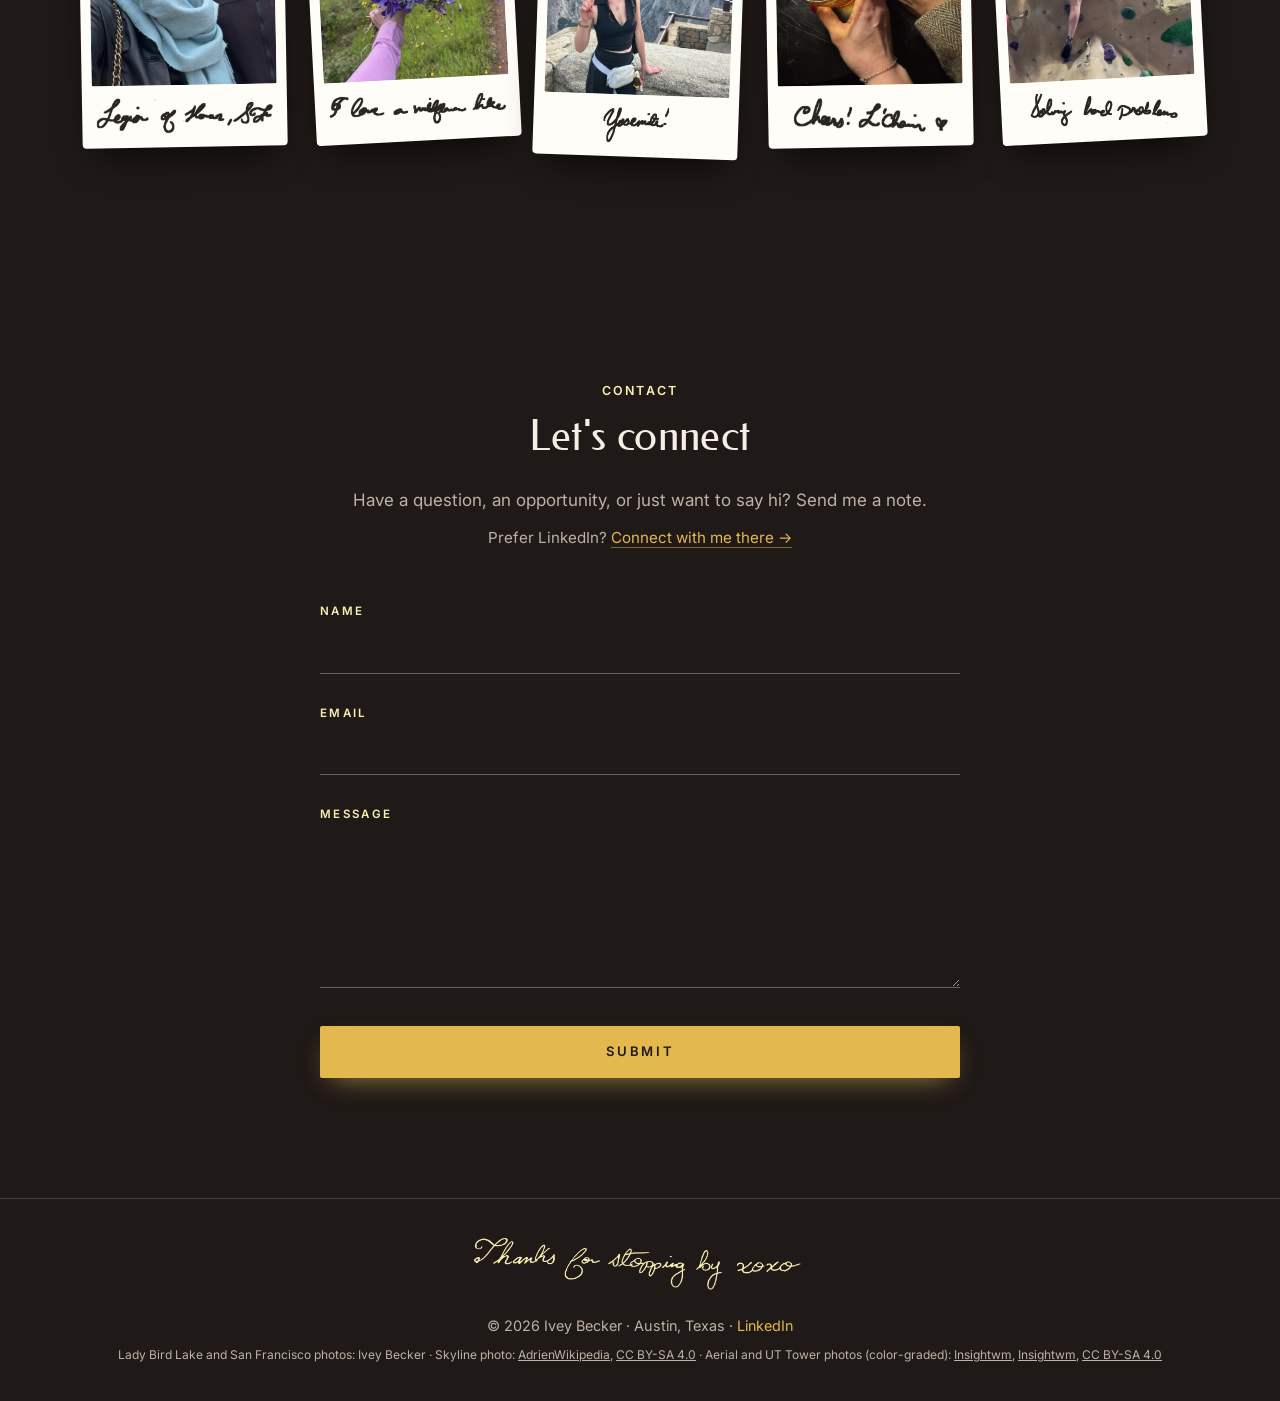
==== commit 72cb4528: "Replace the six expertise stories with Ivey's new text Co-Authored-By: Claude Opus 5.5 <noreply@anth" ====
--- a/index.html
+++ b/index.html
@@ -263,42 +263,42 @@
                 <span class="skill-no">01</span>
                 <div>
                   <h3>Operations &amp; process design</h3>
-                  <p>When I started, client intake wasn't really a process. I built one from scratch for about five new potential clients a day, so every attorney walked into a consultation already briefed.</p>
+                  <p>Our case information used to run through me. I rebuilt it into a shared Smartsheet system the team could use directly. When partners wanted both a clean view of active work and access to every past case, I built an automated archive that gave them both. Fewer requests for information meant more time to do something useful with it.</p>
                 </div>
               </li>
               <li>
                 <span class="skill-no">02</span>
                 <div>
-                  <h3>Financial &amp; P&amp;L acumen</h3>
-                  <p>I'd rather chase one $5,000 invoice than ten $500 ones. I sorted our receivables by how collectible they actually were, put the right person on each pile, and turned it into a whiteboard game the team liked. We recovered more than $1M.</p>
+                  <h3>Financial analysis &amp; business judgment</h3>
+                  <p>Before our practice moved firms, I analyzed three years of revenue, billing, collections, and staffing data to show what made the business valuable. I turned those numbers into the financial case behind our partner’s pitch to prospective firms. I liked connecting the details of how we worked to a much bigger decision about where we could grow.</p>
                 </div>
               </li>
               <li>
                 <span class="skill-no">03</span>
                 <div>
                   <h3>Capacity planning with data</h3>
-                  <p>I couldn't make the legal calls, but I could read the numbers. I'd tell the partners who was about to burn out, who had room for more, and which clients could wait a week.</p>
+                  <p>I looked at billable hours, upcoming trials, and incoming work together to see where we were heading. Who had room for more? Who needed a break before a demanding case? When would we need help from another team? I used that picture to advise partners on staffing and priorities before a capacity problem became a crisis.</p>
                 </div>
               </li>
               <li>
                 <span class="skill-no">04</span>
                 <div>
                   <h3>Program management &amp; change leadership</h3>
-                  <p>I opened one office and renovated another in the same nine months, while renovating my own house, which is how I learned to read a change order. When the new team felt cut off from headquarters, I started rotating in-person days so nobody stayed siloed.</p>
+                  <p>Moving our practice to a larger firm meant getting 300 clients onto new systems while the work kept coming. I connected with the departments we needed, worked through the onboarding backlog, and figured out which processes to keep and which to rebuild. The goal was to make the new firm’s resources work for the way our team actually operated.</p>
                 </div>
               </li>
               <li>
                 <span class="skill-no">05</span>
                 <div>
-                  <h3>Stakeholder management</h3>
-                  <p>I triaged about a thousand emails a day for my partner and boiled every associate's blockers down to a decision-ready list for one 30-minute meeting. I wasn't just allowed in the room; I was the reason the meeting worked.</p>
+                  <h3>People leadership &amp; development</h3>
+                  <p>A collections assignment taught me that I hadn’t connected the team’s work clearly enough to why it mattered—or why they should care. I helped staff link their contributions to business results and their own advancement. By the next review cycle, they were asking for financial data themselves and using it to make stronger cases for raises. I used it to advocate for them, too.</p>
                 </div>
               </li>
               <li>
                 <span class="skill-no">06</span>
                 <div>
-                  <h3>Go-to-market &amp; growth</h3>
-                  <p>Local realtors were our best referral source, so I ran the seminars that kept us top of mind. After one class on price gouging, I pulled our intake data a month later and new clients were up 10%. When COVID hit, I learned green screens and moved it all to Zoom.</p>
+                  <h3>Customer insight &amp; growth</h3>
+                  <p>Realtors kept asking for a seminar on emotional support animals. I was skeptical: those questions usually led to a single consultation, with little potential for larger litigation work. Their persistence persuaded me to try it. One seminar brought in 30 new clients within about 45 days, creating an income stream that fit alongside our bigger cases. It changed how I weighed demand, client value, and delivery effort.</p>
                 </div>
               </li>
             </ol>
